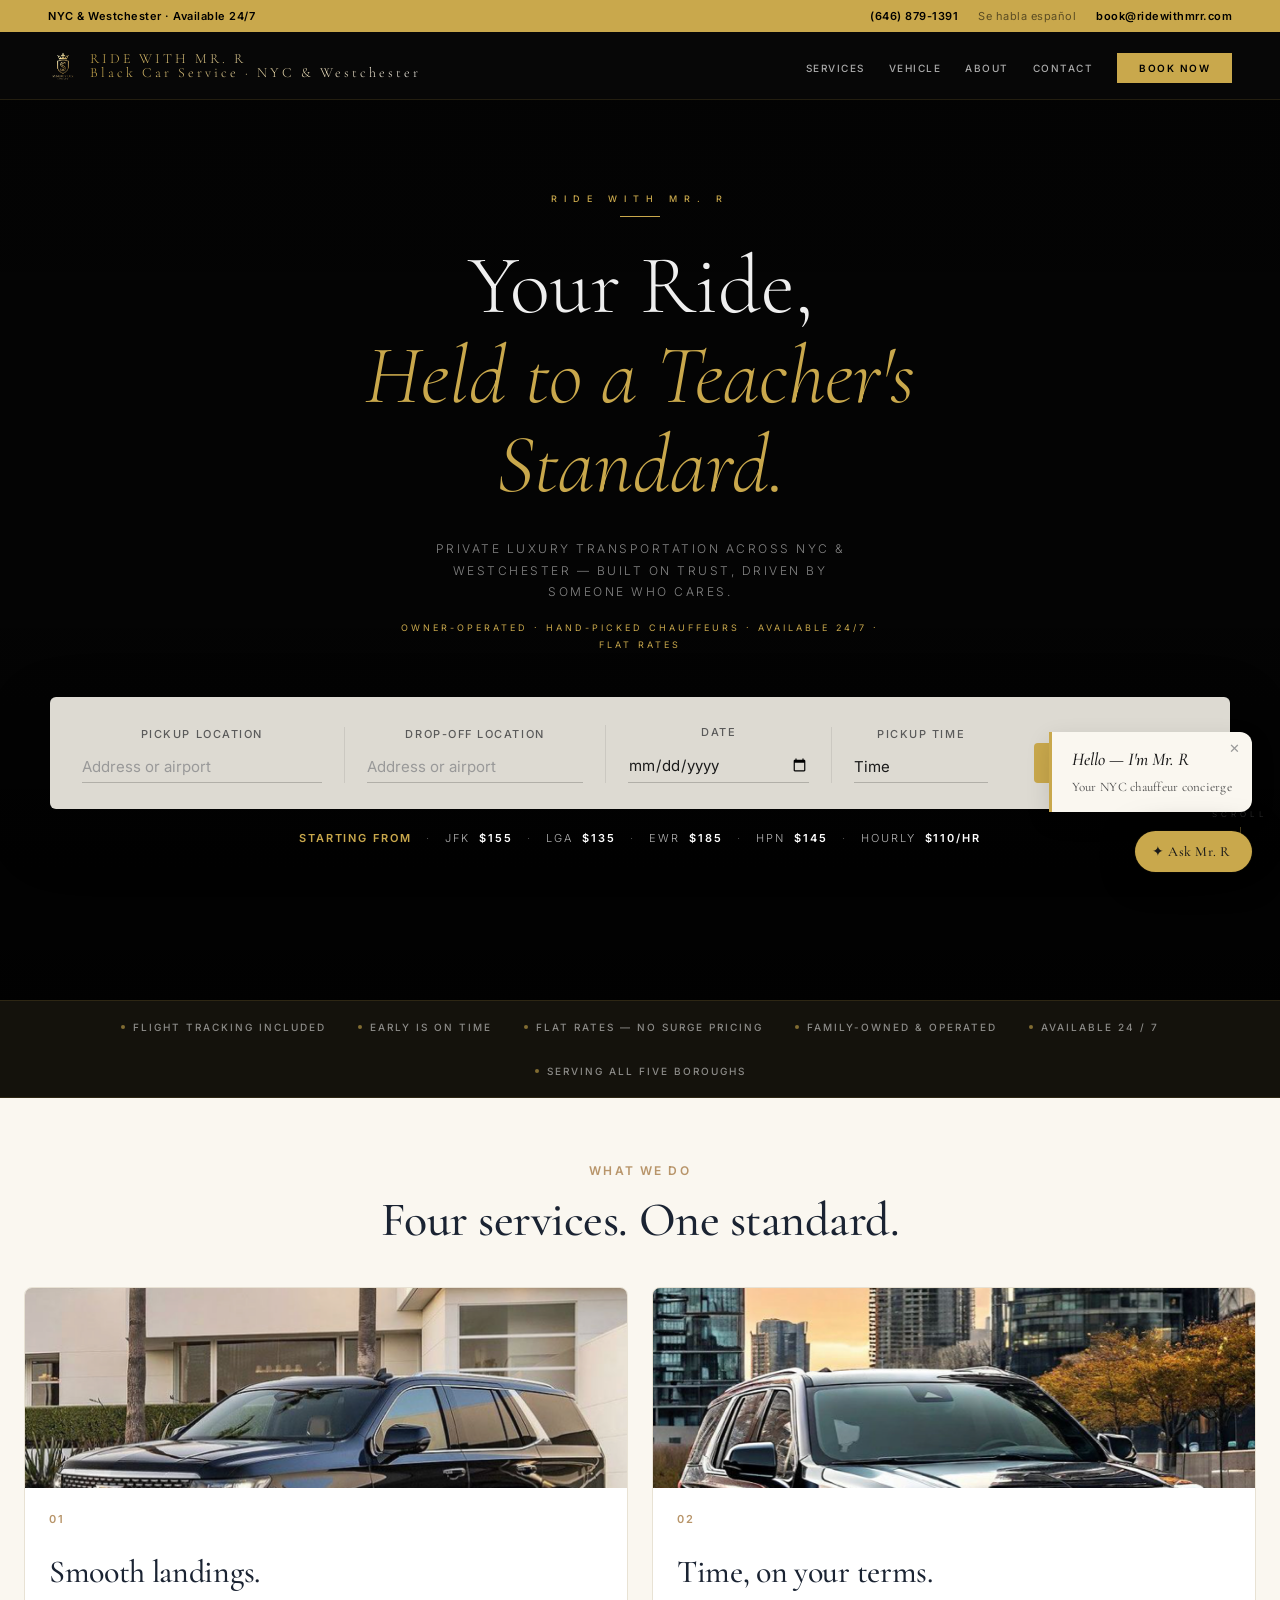
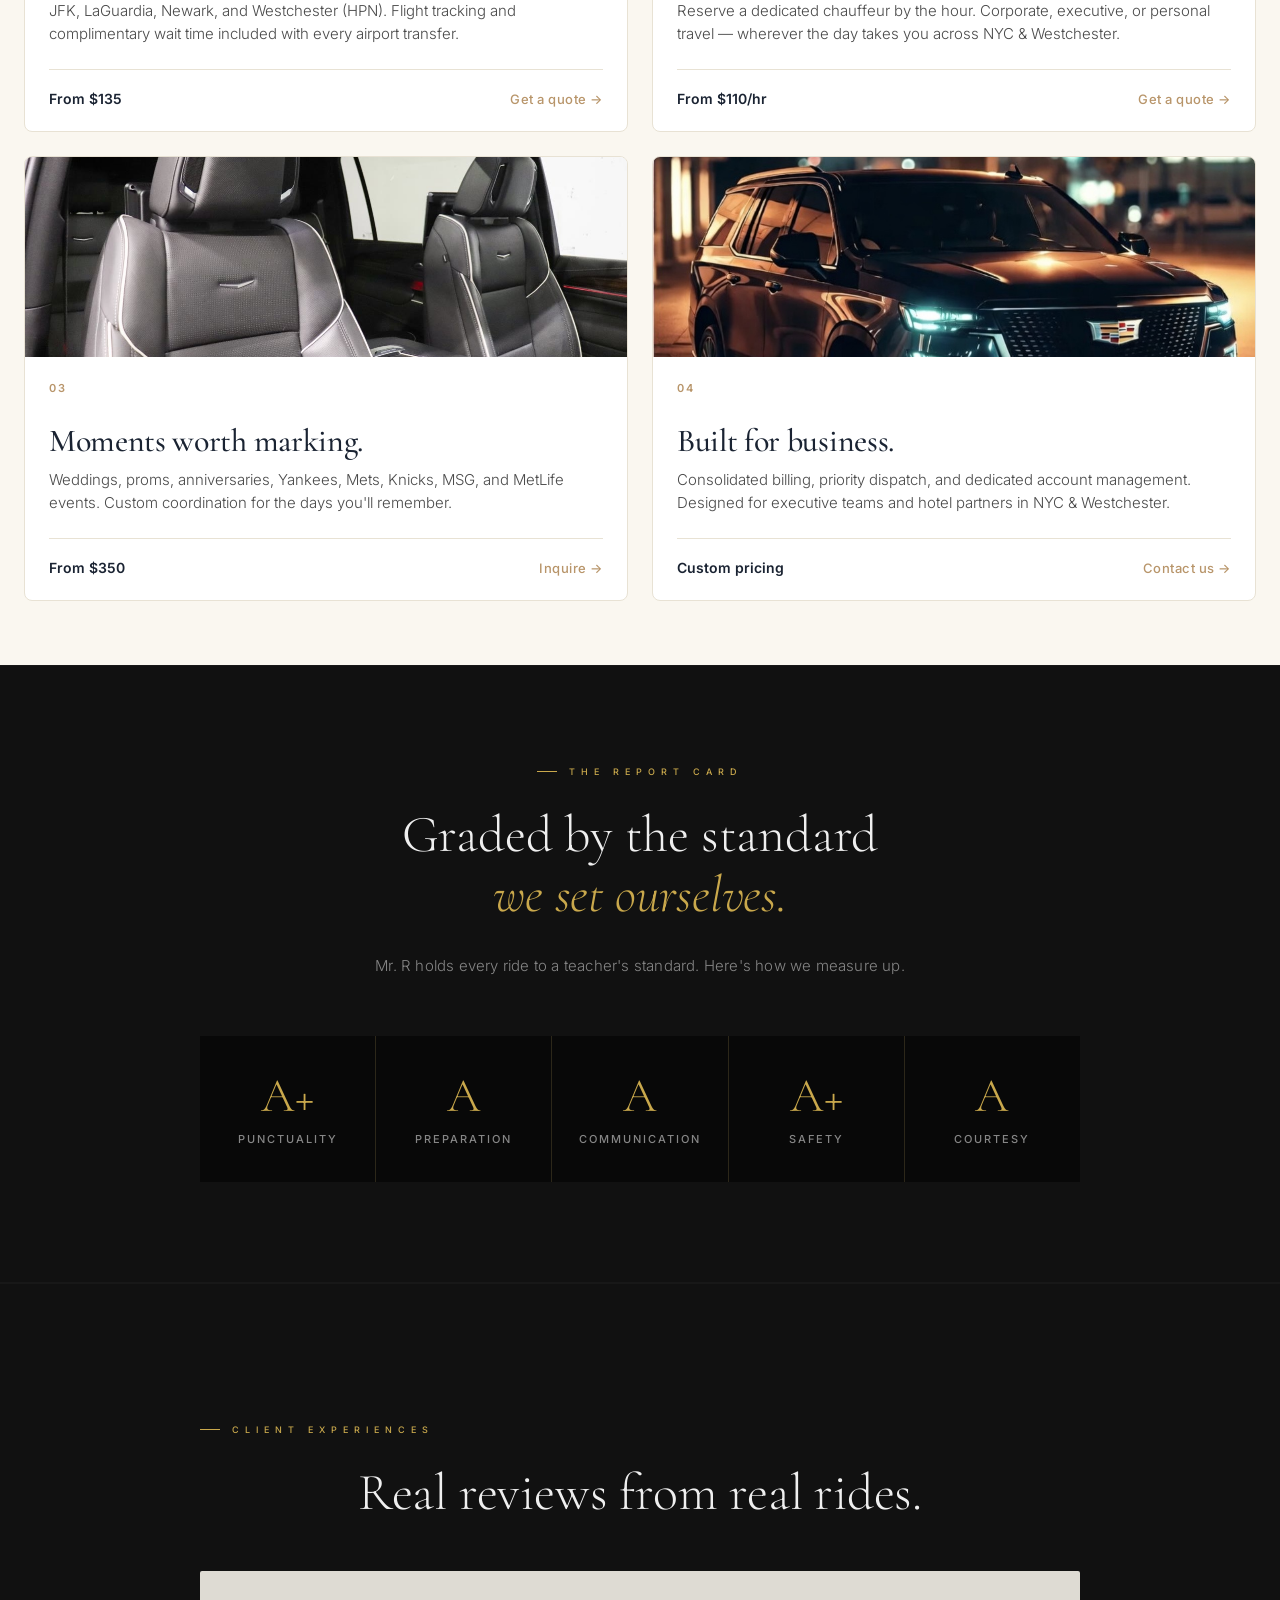
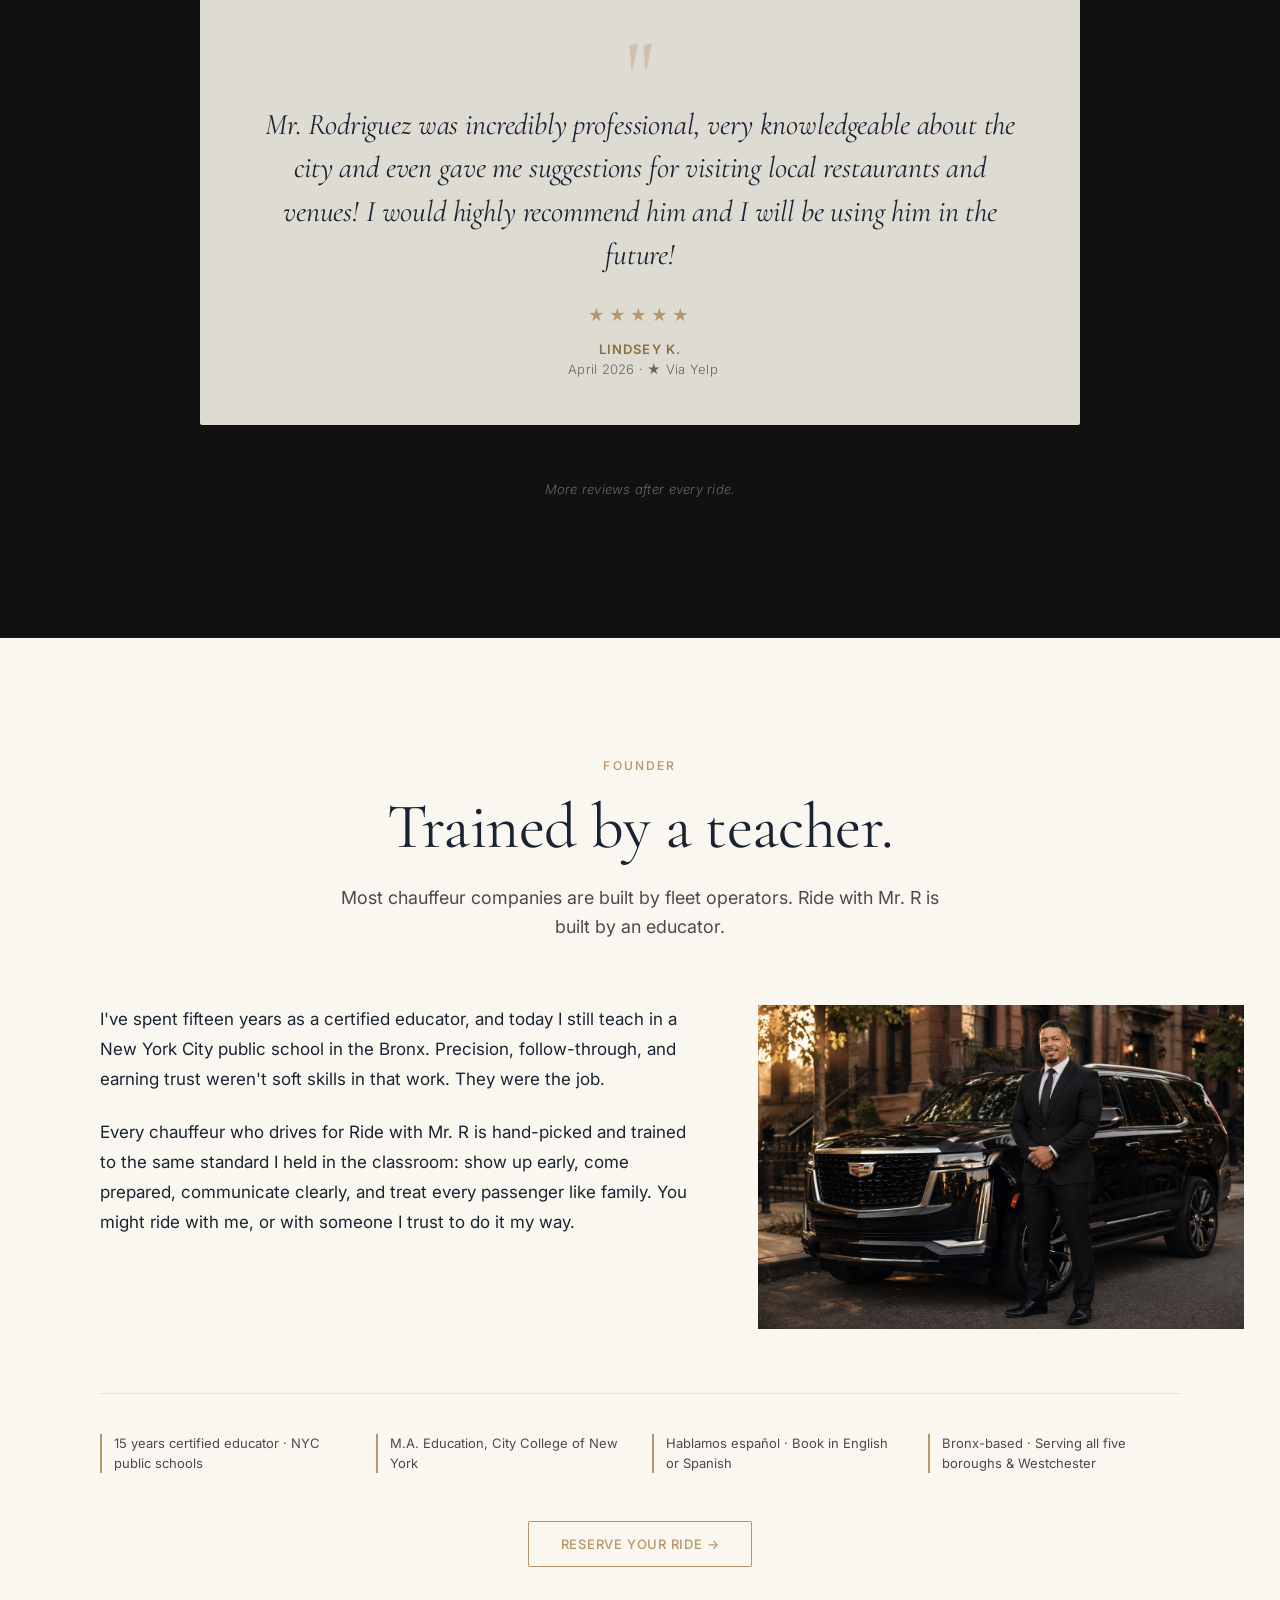
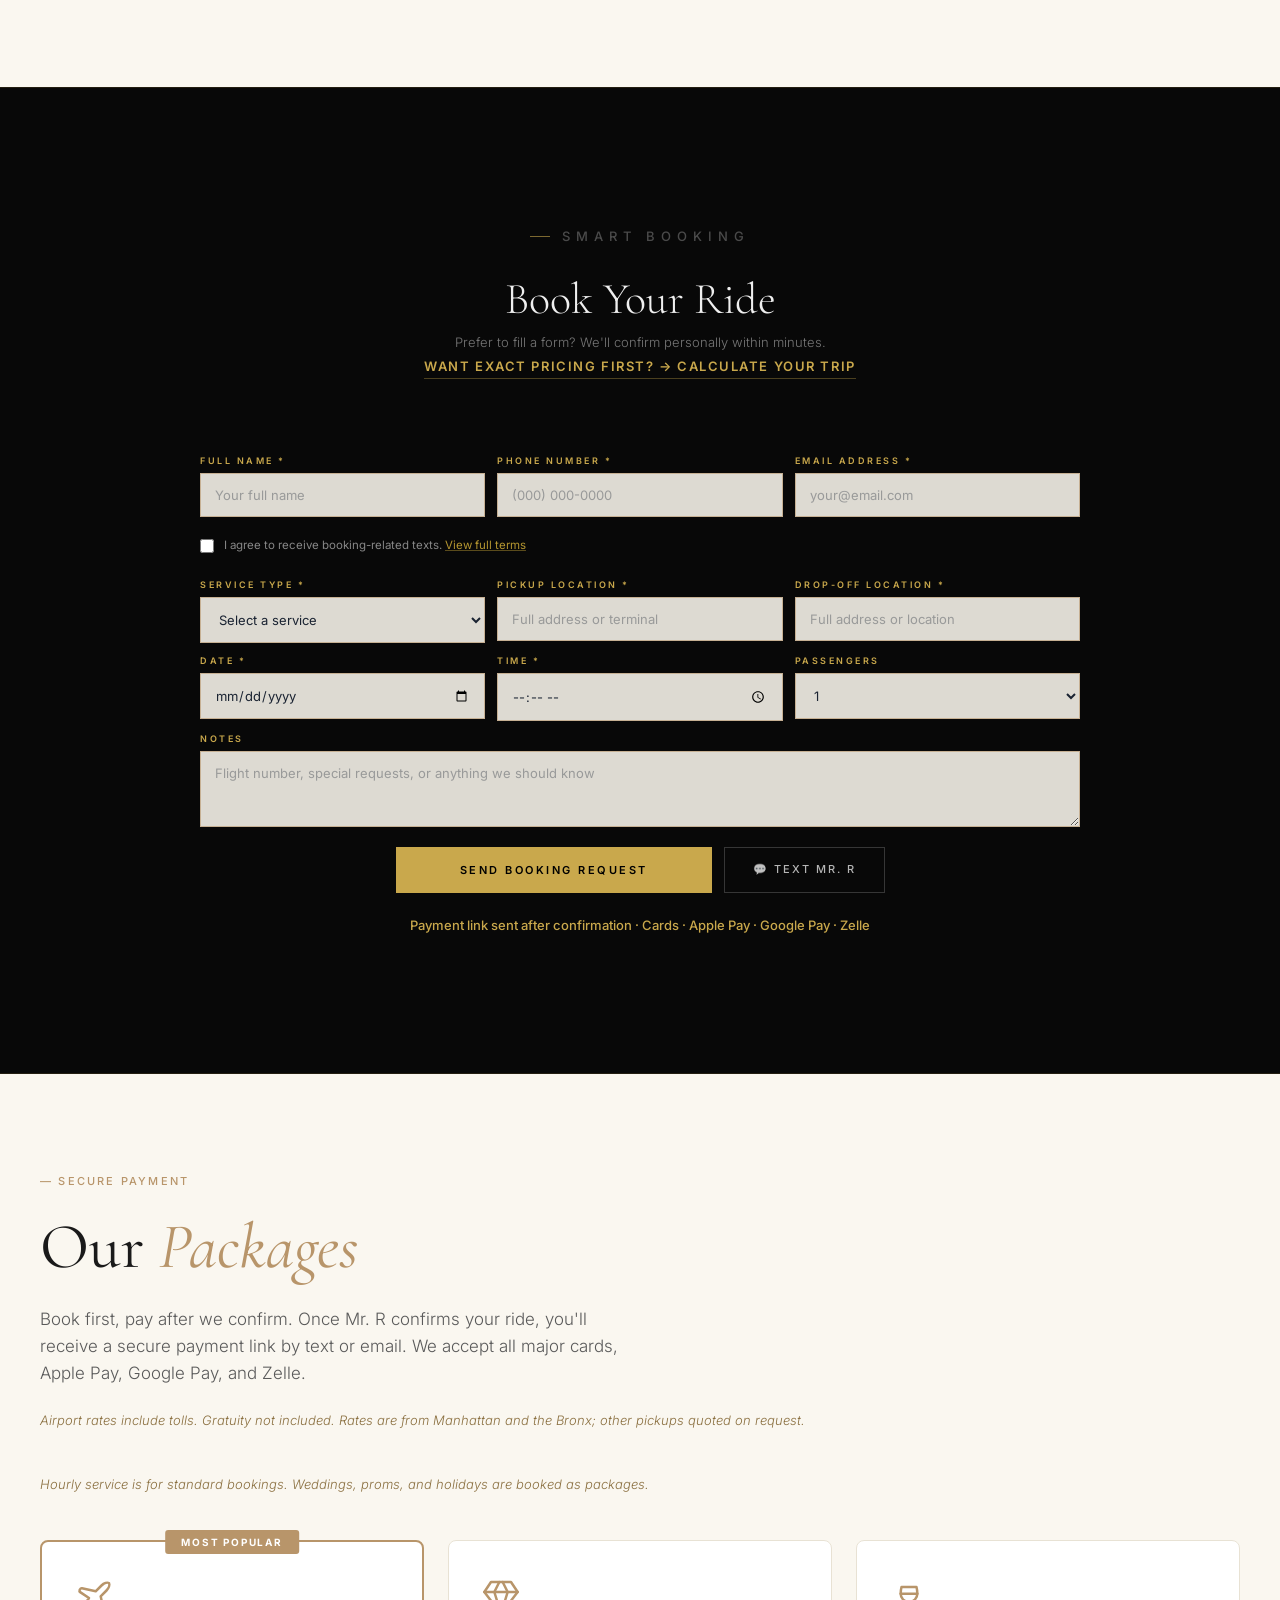
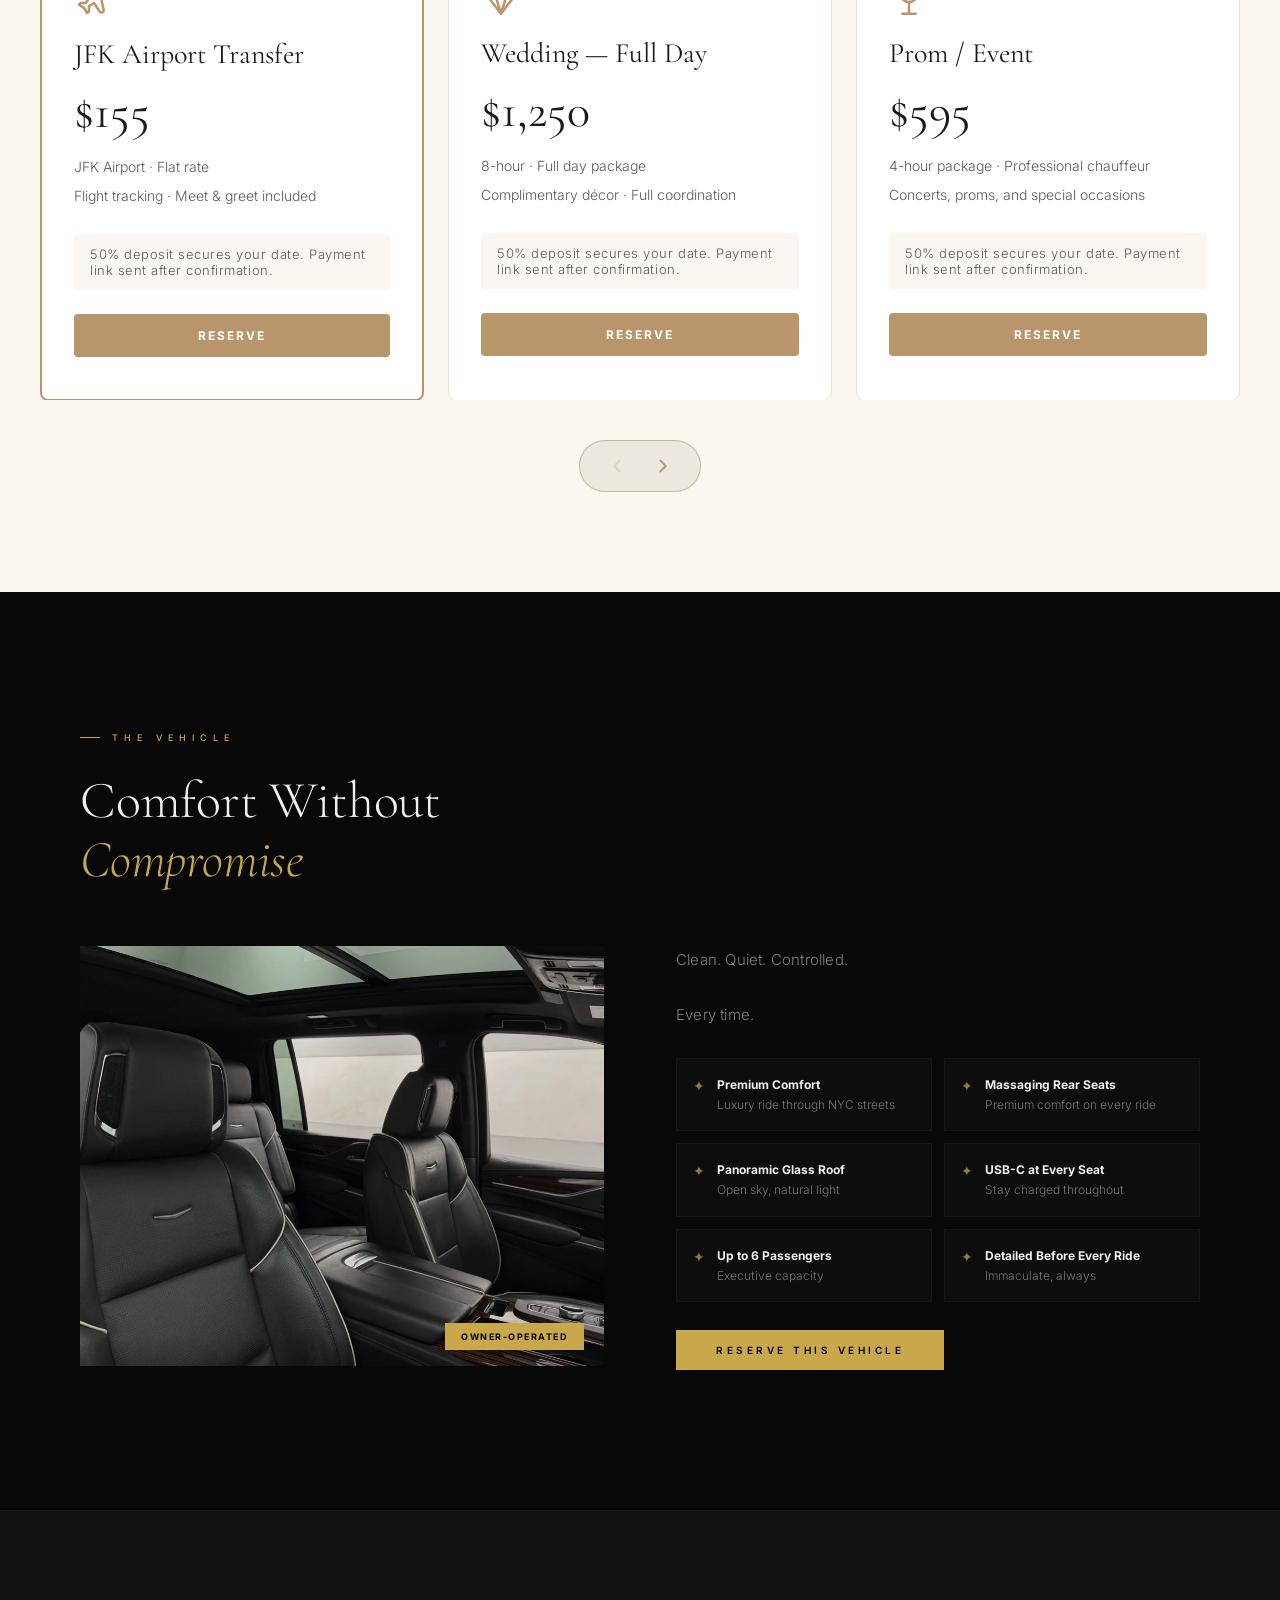
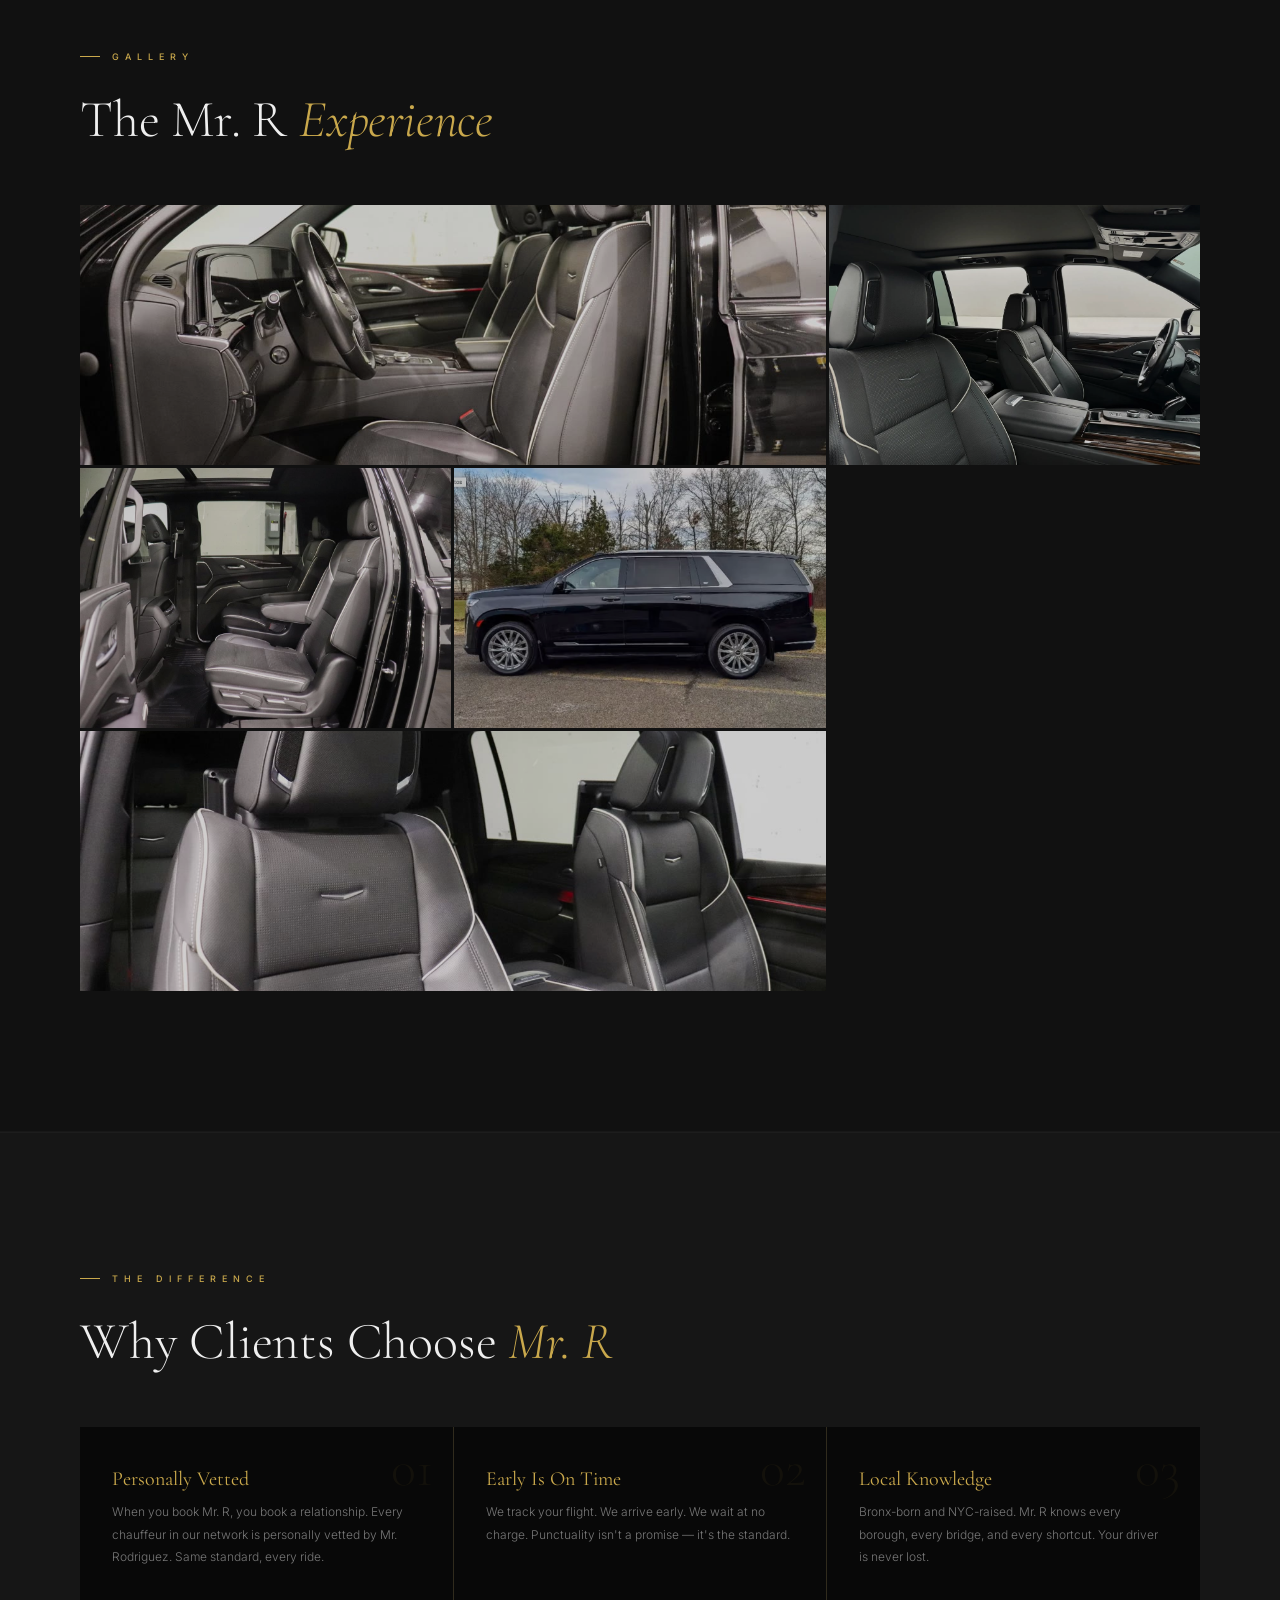
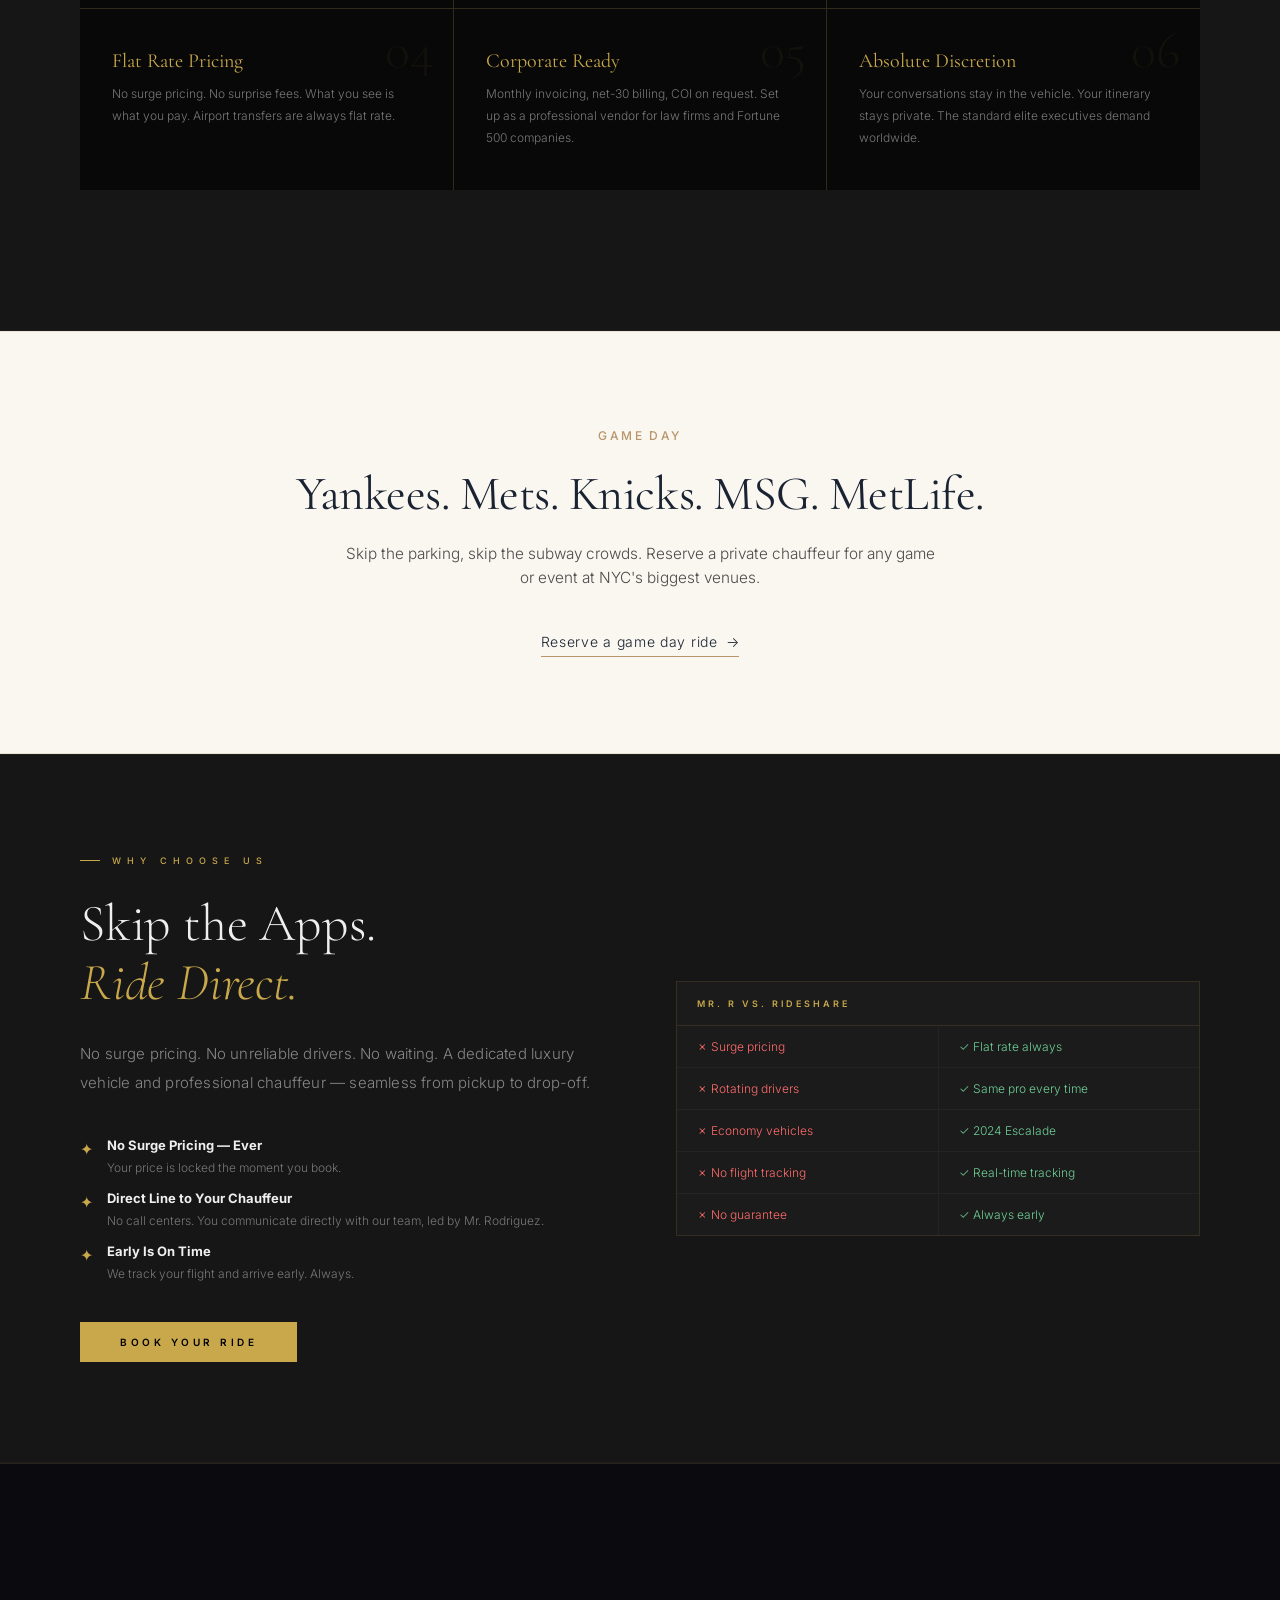
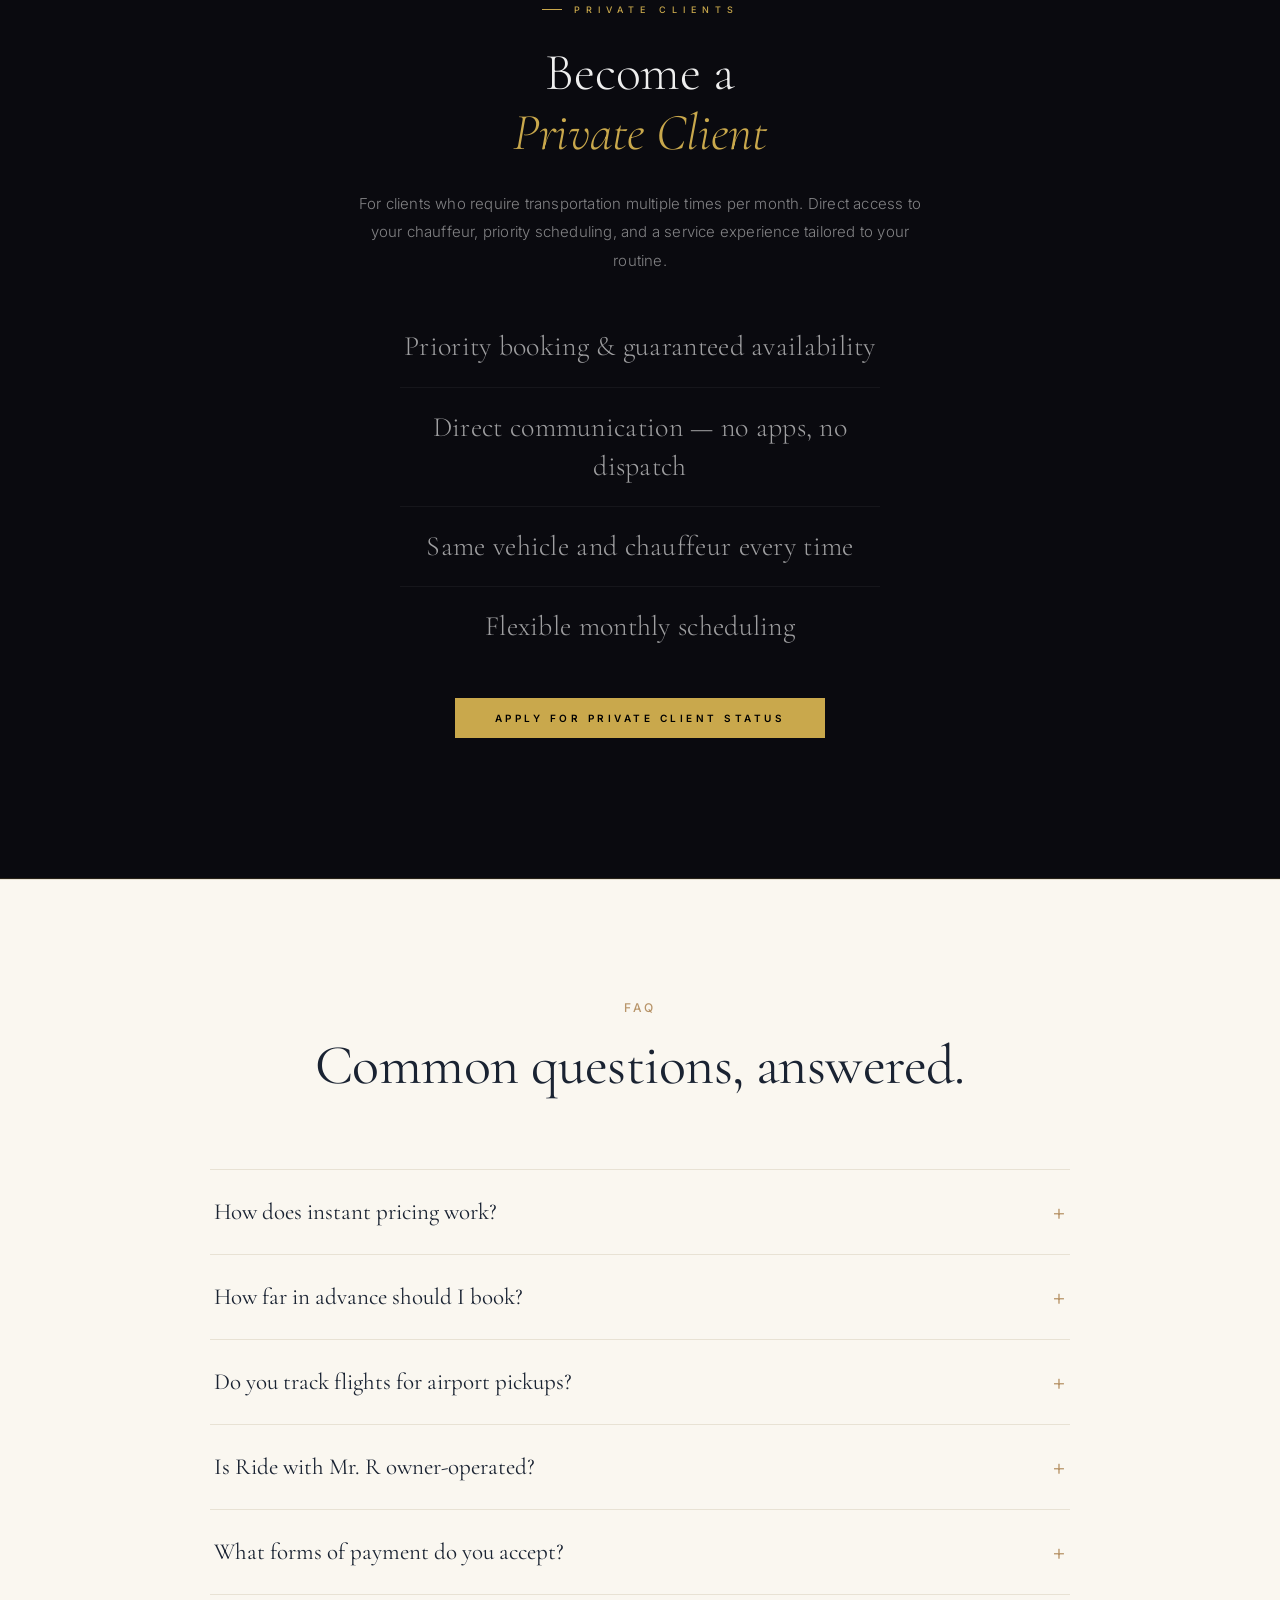
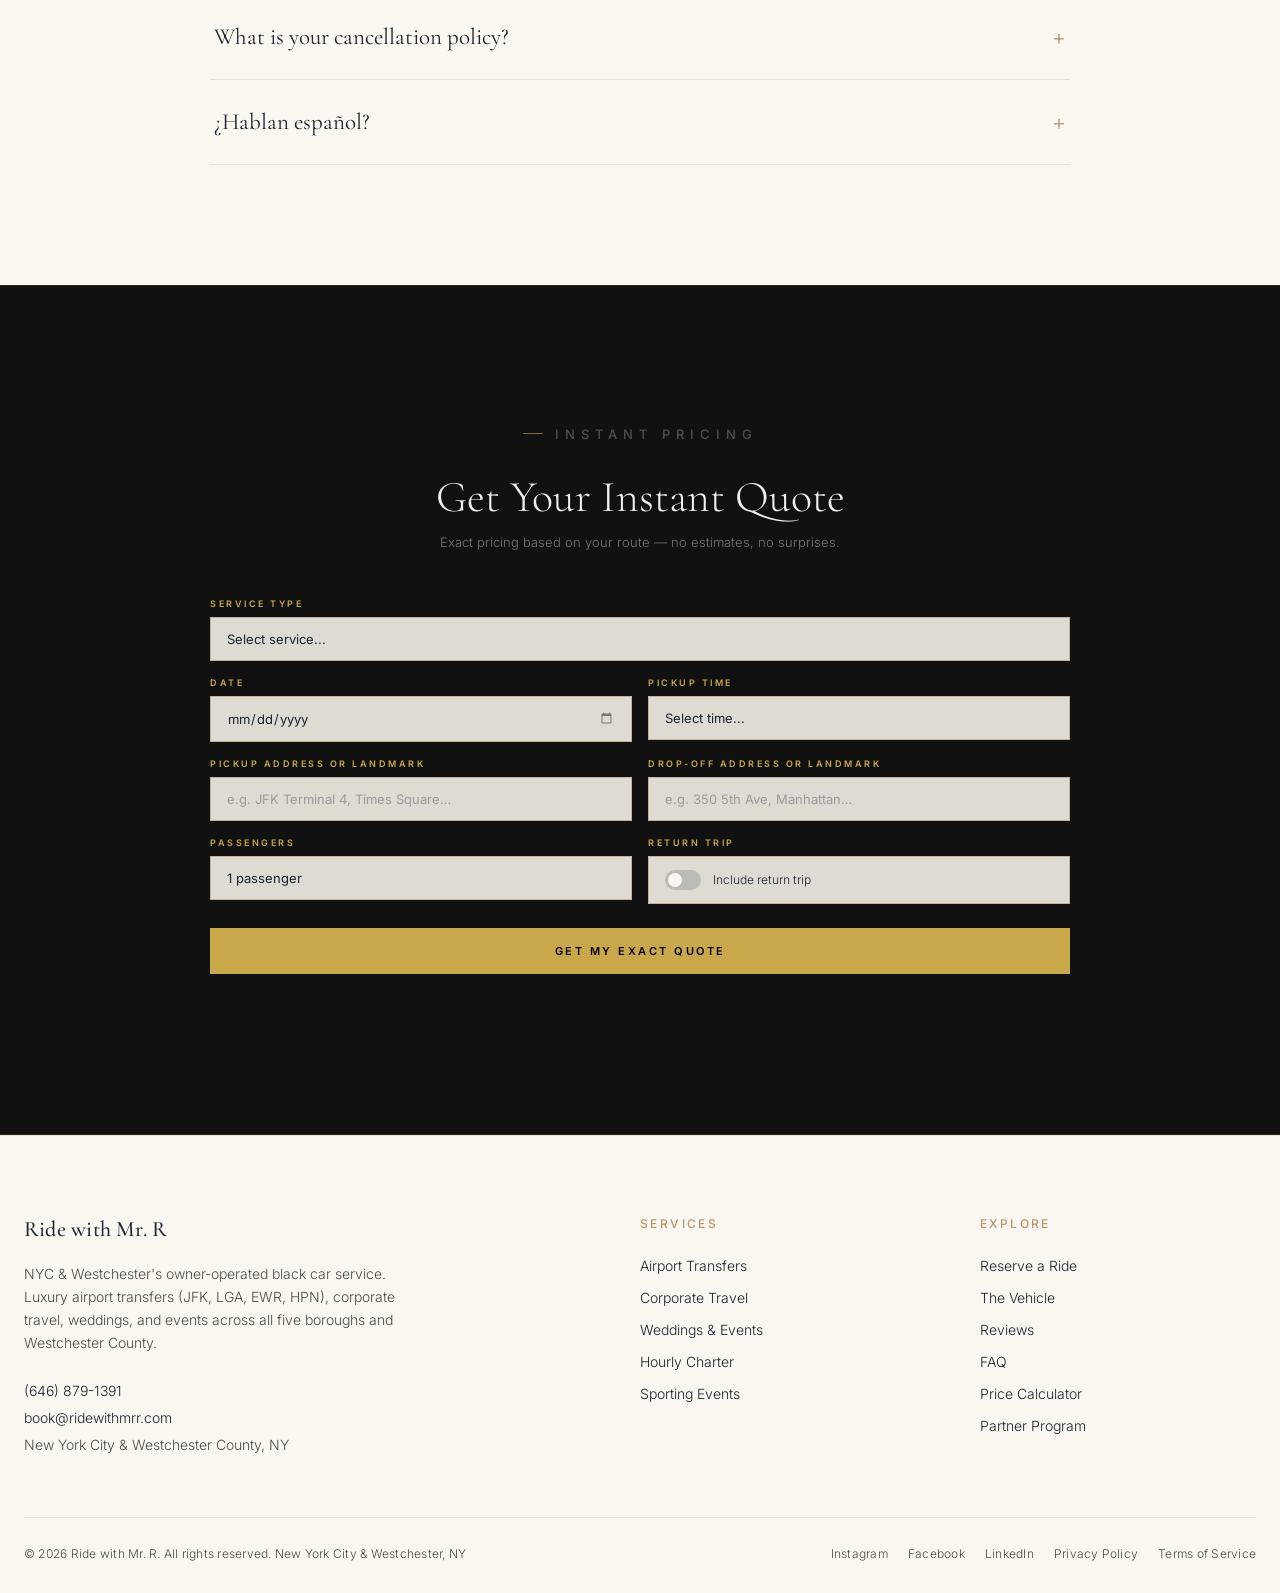
==== index.html @ 9a2c17bc "Initial deploy — Ride with Mr. R, Black Car Service NYC & Westchester Static marketing site for ride" ====
<!DOCTYPE html>
<html lang="en">
<head>
<!-- Google Analytics 4 — REPLACE MRR_GA4_ID_HERE -->
<script async src="https://www.googletagmanager.com/gtag/js?id=MRR_GA4_ID_HERE"></script>
<script>
  window.dataLayer = window.dataLayer || [];
  function gtag(){dataLayer.push(arguments);}
  gtag('js', new Date());
  gtag('config', 'MRR_GA4_ID_HERE');
</script>

<!-- Microsoft Clarity — REPLACE MRR_CLARITY_ID_HERE -->
<script type="text/javascript">
    (function(c,l,a,r,i,t,y){
        c[a]=c[a]||function(){(c[a].q=c[a].q||[]).push(arguments)};
        t=l.createElement(r);t.async=1;t.src="https://www.clarity.ms/tag/"+i;
        y=l.getElementsByTagName(r)[0];y.parentNode.insertBefore(t,y);
    })(window, document, "clarity", "script", "MRR_CLARITY_ID_HERE");
</script>

<meta charset="UTF-8">
<meta name="viewport" content="width=device-width, initial-scale=1.0">
<title>Ride with Mr. R | Black Car Service NYC &amp; Westchester</title>
<meta name="description" content="Premium black car service in New York City & Westchester County. Airport transfers (JFK, LGA, EWR, HPN), corporate travel, weddings & events. Early is on time. Flat rates. Call (646) 879-1391.">
<meta name="keywords" content="NYC black car service, New York City limo service, Westchester car service, JFK airport car, LaGuardia airport transfer, Newark airport limo, executive car service NYC, corporate car service Manhattan, wedding limo NYC, luxury transportation New York">
<meta name="robots" content="index, follow">
<meta name="author" content="Ride with Mr. R">
<link rel="canonical" href="https://www.ridewithmrr.com">
<meta property="og:title" content="Ride with Mr. R | Black Car Service NYC &amp; Westchester">
<meta property="og:description" content="Owner-operated luxury car service in NYC & Westchester. Airport transfers, corporate travel, weddings. Flat rates. Early is on time. (646) 879-1391">
<meta property="og:type" content="business.business">
<meta property="og:url" content="https://www.ridewithmrr.com">
<meta property="og:locale" content="en_US">
<script type="application/ld+json">
{
  "@context": "https://schema.org",
  "@graph": [
    {
      "@type": ["LocalBusiness", "TaxiService"],
      "@id": "https://www.ridewithmrr.com/#business",
      "name": "Ride with Mr. R",
      "alternateName": "Mr. R",
      "description": "Owner-operated luxury black car service in New York City and Westchester County. Airport transfers (JFK, LaGuardia, Newark, Westchester), corporate travel, weddings, and special events. Founded by Mr. Rodriguez — every chauffeur is hand-picked and trained to his standard.",
      "url": "https://www.ridewithmrr.com",
      "telephone": "+16468791391",
      "email": "book@ridewithmrr.com",
      "image": "https://www.ridewithmrr.com/wilmer-founder.jpg",
      "priceRange": "$$",
      "currenciesAccepted": "USD",
      "paymentAccepted": "Credit Card, Stripe, Zelle, Cash",
      "founder": { "@id": "https://www.ridewithmrr.com/#founder" },
      "employee": { "@id": "https://www.ridewithmrr.com/#founder" },
      "knowsLanguage": ["English", "Spanish"],
      "address": {
        "@type": "PostalAddress",
        "addressLocality": "Bronx",
        "addressRegion": "NY",
        "addressCountry": "US"
      },
      "geo": {
        "@type": "GeoCoordinates",
        "latitude": 40.8448,
        "longitude": -73.8648
      },
      "areaServed": [
        { "@type": "City", "name": "Manhattan", "containedInPlace": { "@type": "State", "name": "New York" } },
        { "@type": "City", "name": "Brooklyn", "containedInPlace": { "@type": "State", "name": "New York" } },
        { "@type": "City", "name": "Queens", "containedInPlace": { "@type": "State", "name": "New York" } },
        { "@type": "City", "name": "Bronx", "containedInPlace": { "@type": "State", "name": "New York" } },
        { "@type": "City", "name": "Staten Island", "containedInPlace": { "@type": "State", "name": "New York" } },
        { "@type": "AdministrativeArea", "name": "Westchester County", "containedInPlace": { "@type": "State", "name": "New York" } }
      ],
      "openingHoursSpecification": {
        "@type": "OpeningHoursSpecification",
        "dayOfWeek": ["Monday", "Tuesday", "Wednesday", "Thursday", "Friday", "Saturday", "Sunday"],
        "opens": "00:00",
        "closes": "23:59"
      },
      "sameAs": [],
      "hasOfferCatalog": {
        "@type": "OfferCatalog",
        "name": "Ride with Mr. R Services",
        "itemListElement": [
          {
            "@type": "Offer",
            "itemOffered": { "@type": "Service", "name": "JFK Airport Transfer" },
            "price": "155",
            "priceCurrency": "USD"
          },
          {
            "@type": "Offer",
            "itemOffered": { "@type": "Service", "name": "LaGuardia Airport Transfer" },
            "price": "135",
            "priceCurrency": "USD"
          },
          {
            "@type": "Offer",
            "itemOffered": { "@type": "Service", "name": "Newark Airport Transfer" },
            "price": "185",
            "priceCurrency": "USD"
          },
          {
            "@type": "Offer",
            "itemOffered": { "@type": "Service", "name": "Westchester (HPN) Airport Transfer" },
            "price": "145",
            "priceCurrency": "USD"
          },
          {
            "@type": "Offer",
            "itemOffered": { "@type": "Service", "name": "Hourly Chauffeur Service" },
            "price": "110",
            "priceCurrency": "USD",
            "description": "Per hour"
          },
          {
            "@type": "Offer",
            "itemOffered": { "@type": "Service", "name": "Wedding Transportation" },
            "price": "1250",
            "priceCurrency": "USD",
            "description": "Full day"
          },
          {
            "@type": "Offer",
            "itemOffered": { "@type": "Service", "name": "Night Out Service" },
            "price": "360",
            "priceCurrency": "USD"
          },
          {
            "@type": "Offer",
            "itemOffered": { "@type": "Service", "name": "Game Day Transfer" },
            "price": "350",
            "priceCurrency": "USD",
            "description": "Roundtrip"
          }
        ]
      }
    },
    {
      "@type": "Person",
      "@id": "https://www.ridewithmrr.com/#founder",
      "name": "Wilmer Rodriguez",
      "givenName": "Wilmer",
      "familyName": "Rodriguez",
      "jobTitle": "Founder & Chauffeur",
      "image": "https://www.ridewithmrr.com/wilmer-founder.jpg",
      "knowsLanguage": ["English", "Spanish"],
      "worksFor": { "@id": "https://www.ridewithmrr.com/#business" },
      "description": "Wilmer Rodriguez is the founder of Ride with Mr. R. A 15-year certified educator in New York City, Wilmer brings the discipline, precision, and care of professional teaching to every ride. Every chauffeur is hand-picked and trained to his standard."
    },
    {
      "@type": "FAQPage",
      "@id": "https://www.ridewithmrr.com/#faq",
      "mainEntity": [
        {
          "@type": "Question",
          "name": "How does instant pricing work?",
          "acceptedAnswer": {
            "@type": "Answer",
            "text": "Use our Price Calculator on the homepage — select your service, pickup area, and trip type to see your exact price immediately. No hidden fees. Prices are confirmed at booking and final payment is processed via Stripe or Zelle."
          }
        },
        {
          "@type": "Question",
          "name": "How far in advance should I book?",
          "acceptedAnswer": {
            "@type": "Answer",
            "text": "At least 24 hours for standard rides. For weddings, proms, and major events, book 2 to 4 weeks ahead. Same-day bookings are welcomed based on availability — call (646) 879-1391 directly."
          }
        },
        {
          "@type": "Question",
          "name": "Do you track flights for airport pickups?",
          "acceptedAnswer": {
            "@type": "Answer",
            "text": "Yes — we track every flight in real time. If your flight is delayed or arrives early, we adjust automatically. We provide 60 minutes free wait time on international arrivals and 30 minutes on domestic arrivals."
          }
        },
        {
          "@type": "Question",
          "name": "Is Ride with Mr. R owner-operated?",
          "acceptedAnswer": {
            "@type": "Answer",
            "text": "Yes — 100 percent. Ride with Mr. R is owner-operated by Mr. Rodriguez. Every chauffeur is hand-picked and trained to his standard. There are no dispatched strangers and no unknown drivers."
          }
        },
        {
          "@type": "Question",
          "name": "What forms of payment do you accept?",
          "acceptedAnswer": {
            "@type": "Answer",
            "text": "Once Mr. R confirms your ride, you receive a secure payment link by text or email. We accept all major cards, Apple Pay, Google Pay, and Zelle. A 50 percent deposit secures your date for weddings, proms, and holiday bookings."
          }
        },
        {
          "@type": "Question",
          "name": "What is your cancellation policy?",
          "acceptedAnswer": {
            "@type": "Answer",
            "text": "Standard bookings require 48 hours notice for a full refund. Wedding and prom packages require 7 days notice. Same-day cancellations are not refundable but may be applied as credit toward a future booking at our discretion."
          }
        },
        {
          "@type": "Question",
          "name": "¿Hablan español?",
          "acceptedAnswer": {
            "@type": "Answer",
            "text": "Sí. Puede llamar, escribir o reservar su viaje en español. Mr. R es bilingüe."
          }
        }
      ]
    },
    {
      "@type": "BreadcrumbList",
      "@id": "https://www.ridewithmrr.com/#breadcrumbs",
      "itemListElement": [
        {
          "@type": "ListItem",
          "position": 1,
          "name": "Ride with Mr. R",
          "item": "https://www.ridewithmrr.com"
        }
      ]
    }
  ]
}
</script>
<link rel="preconnect" href="https://fonts.googleapis.com">
<link rel="preconnect" href="https://fonts.gstatic.com" crossorigin>
<link href="https://fonts.googleapis.com/css2?family=Cormorant+Garamond:ital,wght@0,300;0,400;0,600;1,300;1,400&family=Inter:wght@200;300;400;500;600&display=swap" rel="stylesheet">
<style>
/* ── RESET ── */
*,*::before,*::after{box-sizing:border-box;margin:0;padding:0;}
:root{
  --gold:#C9A84C;
  --gold2:#DEB96A;
  --black:#080808;
  --ink:#0A0A0A;
  --card:#111111;
  --card2:#161616;
  --white:#EFEFEF;
  --muted:#777777;
  --border:rgba(201,168,76,0.14);
  /* ── Cream editorial palette (used by grafted sections) ── */
  --lux-ink:#1A2332;
  --lux-ink-muted:#4A4A4A;
  --lux-cream:#FAF7F0;
  --lux-rule:#E8E2D4;
  --lux-gold:#B8956A;
}
html{scroll-behavior:smooth;font-size:16px;}
body{background:var(--black);color:var(--white);font-family:'Inter',Helvetica,sans-serif;font-weight:300;-webkit-font-smoothing:antialiased;overflow-x:hidden;}
::selection{background:rgba(201,168,76,0.2);color:var(--white);}
::-webkit-scrollbar{width:3px;}
::-webkit-scrollbar-track{background:var(--black);}
::-webkit-scrollbar-thumb{background:rgba(201,168,76,0.2);}

/* ── REVEAL ANIMATIONS ── */
.reveal{opacity:0;transform:translateY(16px);transition:opacity 1.4s cubic-bezier(0.16,1,0.3,1),transform 1.4s cubic-bezier(0.16,1,0.3,1);}
.reveal.d1{transition-delay:0.15s;}
.reveal.d2{transition-delay:0.3s;}
.reveal.d3{transition-delay:0.45s;}
.reveal.d4{transition-delay:0.6s;}
.reveal.visible{opacity:1;transform:translateY(0);}

/* ── TOP BAR ── */
.topbar{background:var(--gold);padding:9px 48px;display:flex;justify-content:space-between;align-items:center;font-size:11px;font-weight:600;color:#000;flex-wrap:wrap;gap:8px;letter-spacing:0.5px;}
.topbar a{color:#000;text-decoration:none;transition:opacity 0.2s;}
.topbar a:hover{opacity:0.65;}

/* ── NAV ── */
nav{background:rgba(8,8,8,0.97);padding:0 48px;display:flex;justify-content:space-between;align-items:center;height:68px;position:sticky;top:0;z-index:999;border-bottom:1px solid var(--border);backdrop-filter:blur(8px);}
.nav-logo{display:flex;align-items:center;gap:12px;text-decoration:none;}
.nav-logo img{height:44px;}
.nav-logo-text{font-family:'Cormorant Garamond',serif;font-size:17px;font-weight:600;color:var(--gold);letter-spacing:2px;line-height:1;}
.nav-logo-text span{color:var(--white);font-weight:300;font-size:14px;display:block;letter-spacing:3px;}
.nav-links{display:flex;gap:24px;list-style:none;align-items:center;}
.nav-links a{color:rgba(239,239,239,0.7);text-decoration:none;font-size:10px;font-weight:500;letter-spacing:1.5px;text-transform:uppercase;transition:color 0.2s;}
.nav-links a:hover{color:var(--gold);}
.nav-book{background:var(--gold);color:#000 !important;padding:9px 22px;font-weight:600 !important;transition:background 0.2s !important;}
.nav-book:hover{background:var(--gold2) !important;}
.nav-fifa{color:var(--gold) !important;font-weight:700 !important;letter-spacing:2px !important;border:1px solid rgba(201,168,76,0.35);padding:7px 14px;transition:background 0.2s,border-color 0.2s !important;}
.nav-fifa:hover{background:rgba(201,168,76,0.08) !important;border-color:var(--gold) !important;color:var(--gold) !important;}
.hamburger{display:none;flex-direction:column;gap:5px;cursor:pointer;background:none;border:none;padding:4px;}
.hamburger span{width:22px;height:1.5px;background:var(--white);display:block;transition:all 0.3s;}

/* ── HERO ── */
.hero{min-height:100vh;position:relative;overflow:hidden;display:flex;flex-direction:column;justify-content:center;align-items:center;text-align:center;padding:0 40px;}
.hero-video{position:absolute;inset:0;width:100%;height:100%;object-fit:cover;z-index:0;}
.hero-overlay{position:absolute;inset:0;background:linear-gradient(to bottom,rgba(0,0,0,0.6) 0%,rgba(0,0,0,0.5) 50%,rgba(0,0,0,0.85) 100%);z-index:1;}
.hero>*:not(.hero-video):not(.hero-overlay){position:relative;z-index:2;}
.hero-eyebrow{font-size:9px;font-weight:500;letter-spacing:7px;text-transform:uppercase;color:var(--gold);margin-bottom:36px;opacity:0;animation:fadeUp 1.1s ease 0.4s forwards;}
.hero h1{font-family:'Cormorant Garamond',serif;font-size:clamp(42px,6.5vw,88px);font-weight:300;line-height:1.08;margin-bottom:32px;max-width:720px;opacity:0;animation:fadeUp 1.3s cubic-bezier(0.16,1,0.3,1) 0.65s forwards;}
.hero h1 em{font-style:italic;color:var(--gold);}
.hero-sub{font-size:12px;color:rgba(239,239,239,0.55);max-width:440px;line-height:1.8;margin-bottom:16px;font-weight:300;letter-spacing:2.5px;text-transform:uppercase;opacity:0;animation:fadeUp 1.2s ease 0.95s forwards;}
.hero-third{font-size:14px;color:rgba(239,239,239,0.42);max-width:480px;line-height:1.7;margin-bottom:52px;font-weight:300;letter-spacing:0.3px;font-style:italic;font-family:'Cormorant Garamond',serif;}
.hero-btns{display:flex;gap:14px;flex-wrap:wrap;justify-content:center;opacity:0;animation:fadeUp 1.1s ease 1.5s forwards;}
.btn-gold{background:var(--gold);color:#000;padding:14px 40px;font-size:10px;font-weight:600;letter-spacing:3.5px;text-transform:uppercase;text-decoration:none;transition:background 0.45s ease,box-shadow 0.45s ease;display:inline-block;}
.btn-gold:hover{background:var(--gold2);box-shadow:0 0 36px rgba(201,168,76,0.18);}
.btn-outline{border:1px solid rgba(239,239,239,0.2);color:rgba(239,239,239,0.75);padding:14px 40px;font-size:10px;font-weight:400;letter-spacing:3.5px;text-transform:uppercase;text-decoration:none;transition:border-color 0.45s ease,color 0.45s ease,box-shadow 0.45s ease;display:inline-block;}
.btn-outline:hover{border-color:rgba(201,168,76,0.4);color:var(--gold);box-shadow:0 0 28px rgba(201,168,76,0.07);}
.hero-scroll{position:absolute;bottom:36px;left:50%;transform:translateX(-50%);z-index:2;display:flex;flex-direction:column;align-items:center;gap:8px;opacity:0;animation:fadeUp 1s ease 2s forwards;}
.hero-scroll span{font-size:8px;letter-spacing:4px;text-transform:uppercase;color:rgba(255,255,255,0.2);}
.scroll-line{width:1px;height:44px;background:linear-gradient(to bottom,rgba(201,168,76,0.45),transparent);animation:scrollPulse 2.5s ease-in-out infinite;}
@keyframes fadeUp{from{opacity:0;transform:translateY(20px);}to{opacity:1;transform:translateY(0);}}
@keyframes scrollPulse{0%,100%{opacity:0.35;}50%{opacity:1;}}

/* ── TRUST BAR ── */
.trust-bar{background:rgba(201,168,76,0.06);border-top:1px solid var(--border);border-bottom:1px solid var(--border);padding:20px 48px;display:flex;justify-content:center;align-items:center;flex-wrap:wrap;gap:32px;}
.trust-item{font-size:10px;font-weight:500;letter-spacing:2px;text-transform:uppercase;color:rgba(239,239,239,0.55);display:flex;align-items:center;gap:8px;}
.trust-item::before{content:'';width:4px;height:4px;border-radius:50%;background:var(--gold);opacity:0.6;flex-shrink:0;}

/* ── SHARED SECTION STYLES ── */
.sec{padding:140px 80px;}
.sec-dark{background:var(--card);border-top:1px solid rgba(255,255,255,0.03);border-bottom:1px solid rgba(255,255,255,0.03);}
.sec-alt{background:var(--card2);border-top:1px solid rgba(255,255,255,0.03);border-bottom:1px solid rgba(255,255,255,0.03);}
.eyebrow{font-size:9px;font-weight:500;letter-spacing:6px;text-transform:uppercase;color:var(--gold);margin-bottom:28px;display:flex;align-items:center;gap:12px;opacity:0.6;}
.eyebrow::before{content:'';width:20px;height:1px;background:var(--gold);flex-shrink:0;}
.sec-h2{font-family:'Cormorant Garamond',serif;font-size:clamp(30px,4.5vw,52px);font-weight:300;line-height:1.14;margin-bottom:28px;letter-spacing:-0.2px;}
.sec-h2 em{font-style:italic;color:var(--gold);}
.sec-h2 strong{font-weight:600;color:var(--gold);}
.sec-body{font-size:15px;font-weight:300;line-height:1.9;color:rgba(239,239,239,0.52);letter-spacing:0.2px;max-width:580px;}
.sec-body p+p{margin-top:1.8em;}
.sec-rule{width:1px;height:80px;background:linear-gradient(to bottom,transparent,rgba(201,168,76,0.2),transparent);margin:0 auto;}

/* ── SECTION 2 — VALUE ── */
#value{text-align:center;padding:160px 28px;border-top:1px solid rgba(255,255,255,0.03);border-bottom:1px solid rgba(255,255,255,0.03);}
#value .sec-inner{max-width:580px;margin:0 auto;}
#value .statement{font-family:'Cormorant Garamond',serif;font-size:clamp(22px,3.5vw,34px);font-weight:300;line-height:1.7;color:rgba(239,239,239,0.75);letter-spacing:0.2px;}

/* ── FIFA BANNER ── */
.fifa-banner{background:#0A0A0A;border-top:2px solid var(--gold);border-bottom:2px solid var(--gold);padding:18px 48px;display:flex;align-items:center;justify-content:center;gap:24px;flex-wrap:wrap;text-align:center;}
.fifa-banner .fifa-text{font-family:'Cormorant Garamond',serif;font-size:16px;color:var(--white);letter-spacing:0.5px;line-height:1.5;}
.fifa-banner .fifa-text strong{color:var(--gold);font-size:17px;letter-spacing:1px;}
.fifa-banner .fifa-sub{color:#DEB96A;}
.fifa-btn{background:var(--gold);color:#000;padding:11px 26px;font-size:10px;font-weight:700;letter-spacing:2px;text-transform:uppercase;text-decoration:none;white-space:nowrap;transition:background 0.3s;flex-shrink:0;}
.fifa-btn:hover{background:var(--gold2);}

/* ── SECTION 3 — SERVICES ── */
#services{border-top:1px solid rgba(255,255,255,0.04);}
.services-intro{max-width:560px;margin-bottom:72px;}
.services-cols{display:grid;grid-template-columns:repeat(2,1fr);gap:1px;background:var(--border);}
.svc-col{background:var(--black);padding:48px 40px;border:1px solid rgba(255,255,255,0.03);position:relative;overflow:hidden;transition:background 0.4s ease;}
.svc-col::after{content:'';position:absolute;bottom:0;left:0;width:0;height:1px;background:var(--gold);transition:width 0.5s ease;}
.svc-col:hover{background:rgba(201,168,76,0.025);}
.svc-col:hover::after{width:100%;}
.svc-num{font-family:'Cormorant Garamond',serif;font-size:52px;font-weight:300;color:rgba(201,168,76,0.07);line-height:1;margin-bottom:28px;}
.svc-col h3{font-family:'Cormorant Garamond',serif;font-size:26px;font-weight:400;margin-bottom:16px;color:var(--white);}
.svc-col p{font-size:13px;color:var(--muted);line-height:1.85;font-weight:300;margin-bottom:28px;}
.svc-price{font-size:10px;font-weight:500;color:var(--gold);letter-spacing:2px;text-transform:uppercase;margin-bottom:20px;display:block;}
.svc-btns{display:flex;flex-direction:column;gap:8px;}
.btn-svc-pay{background:var(--gold);color:#000;padding:11px 16px;font-size:10px;font-weight:600;letter-spacing:1.5px;text-transform:uppercase;text-decoration:none;text-align:center;transition:background 0.3s;display:block;}
.btn-svc-pay:hover{background:var(--gold2);}
.btn-svc-dep{background:transparent;border:1px solid var(--border);color:var(--gold);padding:10px 16px;font-size:10px;font-weight:500;letter-spacing:1.5px;text-transform:uppercase;text-decoration:none;text-align:center;transition:all 0.3s;display:block;}
.btn-svc-dep:hover{background:rgba(201,168,76,0.08);}

/* ── ALL SERVICES GRID ── */
.services-grid-full{display:grid;grid-template-columns:repeat(4,1fr);gap:1px;background:var(--border);margin-top:1px;}
.svc-card{background:var(--black);padding:32px 28px;position:relative;overflow:hidden;transition:background 0.4s;}
.svc-card::after{content:'';position:absolute;bottom:0;left:0;width:0;height:1px;background:var(--gold);transition:width 0.5s;}
.svc-card:hover{background:rgba(201,168,76,0.025);}
.svc-card:hover::after{width:100%;}
.svc-icon{font-size:22px;margin-bottom:16px;display:block;color:rgba(201,168,76,0.5);}
.svc-card h3{font-family:'Cormorant Garamond',serif;font-size:20px;font-weight:400;margin-bottom:10px;color:var(--white);}
.svc-card p{font-size:12px;color:var(--muted);line-height:1.8;margin-bottom:16px;font-weight:300;}

/* ── SECTION 4 — EXPERIENCE BRIDGE ── */
#exp-bridge{background:var(--card);border-top:1px solid rgba(255,255,255,0.03);border-bottom:1px solid rgba(255,255,255,0.03);padding:160px 28px;text-align:center;}
#exp-bridge .bridge-inner{max-width:540px;margin:0 auto;}
#exp-bridge .sec-h2{font-size:clamp(34px,4.5vw,56px);margin-bottom:32px;}
.btn-text-link{display:inline-flex;align-items:center;gap:10px;text-decoration:none;color:var(--gold);font-size:10px;font-weight:500;letter-spacing:3px;text-transform:uppercase;transition:gap 0.45s ease,opacity 0.35s;opacity:0.7;margin-top:40px;}
.btn-text-link:hover{gap:18px;opacity:1;}
.btn-text-link::after{content:'→';font-size:14px;}

/* ── SECTION 5 — WHO WE SERVE ── */
#who{text-align:center;padding:140px 28px;}
#who .sec-inner{max-width:500px;margin:0 auto;}
#who .sec-h2{margin-bottom:60px;}
.serve-list{display:flex;flex-direction:column;gap:0;}
.serve-line{font-family:'Cormorant Garamond',serif;font-size:clamp(20px,3vw,28px);font-weight:300;color:rgba(239,239,239,0.65);padding:20px 0;border-bottom:1px solid rgba(255,255,255,0.05);line-height:1.4;letter-spacing:0.3px;transition:color 0.4s ease;}
.serve-line:last-child{border-bottom:none;}
.serve-line:hover{color:rgba(239,239,239,0.9);}

/* ── PRICE CALCULATOR ── */
.calc-section{background:var(--card);border-top:1px solid var(--border);border-bottom:1px solid var(--border);}
.calc-inner{max-width:860px;margin:0 auto;}
.calc-header{text-align:center;margin-bottom:48px;}
.calc-header h2{font-family:'Cormorant Garamond',serif;font-size:clamp(28px,4vw,44px);font-weight:300;margin-bottom:10px;}
.calc-header p{color:var(--muted);font-size:13px;}
.calc-row{display:grid;grid-template-columns:1fr 1fr;gap:16px;margin-bottom:16px;}
.calc-row-full{grid-template-columns:1fr;}
.calc-row-3col{grid-template-columns:1fr 1fr 1fr;}
.calc-field{display:flex;flex-direction:column;gap:8px;}
.calc-field label{font-size:9px;font-weight:600;letter-spacing:2.5px;text-transform:uppercase;color:var(--gold);}
.calc-field input,.calc-field select{background:rgba(255,255,255,0.03);border:1px solid var(--border);color:var(--white);padding:13px 16px;font-family:'Inter',sans-serif;font-size:13px;outline:none;transition:border-color 0.2s;width:100%;-webkit-appearance:none;appearance:none;}
.calc-field input[type=date]{color-scheme:dark;}
.calc-field input[type=date]::-webkit-calendar-picker-indicator{filter:invert(0.7) sepia(1) saturate(3) hue-rotate(5deg);cursor:pointer;opacity:0.7;}
.calc-field input:focus,.calc-field select:focus{border-color:rgba(201,168,76,0.5);}
.calc-field input::placeholder{color:rgba(239,239,239,0.25);}
.calc-field select option{background:#141414;}
.calc-toggle-wrap{display:flex;align-items:center;gap:12px;padding:13px 16px;background:rgba(255,255,255,0.03);border:1px solid var(--border);cursor:pointer;height:48px;box-sizing:border-box;}
.calc-toggle-wrap:hover{border-color:rgba(201,168,76,0.3);}
.calc-toggle{position:relative;width:36px;height:20px;flex-shrink:0;}
.calc-toggle input{opacity:0;width:0;height:0;position:absolute;}
.calc-toggle-track{position:absolute;inset:0;background:rgba(255,255,255,0.1);border-radius:20px;transition:background 0.25s;}
.calc-toggle input:checked+.calc-toggle-track{background:var(--gold);}
.calc-toggle-thumb{position:absolute;top:3px;left:3px;width:14px;height:14px;background:#fff;border-radius:50%;transition:transform 0.25s;}
.calc-toggle input:checked~.calc-toggle-track .calc-toggle-thumb{transform:translateX(16px);}
.calc-toggle-label{font-size:12px;color:rgba(239,239,239,0.55);font-weight:300;}
.calc-btn{width:100%;background:var(--gold);color:#000;border:none;padding:16px;font-family:'Inter',sans-serif;font-size:11px;font-weight:600;letter-spacing:2.5px;text-transform:uppercase;cursor:pointer;transition:background 0.3s;margin-top:8px;margin-bottom:20px;}
.calc-btn:hover{background:var(--gold2);}
.calc-btn:disabled{opacity:0.6;cursor:not-allowed;}
.price-result{display:none;background:rgba(201,168,76,0.05);border:1px solid rgba(201,168,76,0.18);padding:36px 32px;text-align:center;}
.price-result.show{display:block;}
/* Hero-embedded price result positioning */
.hero.hero-v2 .price-result{max-width:640px;margin:20px auto 0;text-align:left;position:relative;z-index:10;}
.price-main{font-family:'Cormorant Garamond',serif;font-size:72px;font-weight:300;color:var(--gold);line-height:1;}
.price-label{font-size:11px;color:var(--muted);margin-top:8px;margin-bottom:20px;letter-spacing:1.5px;text-transform:uppercase;}
.price-summary{background:rgba(0,0,0,0.25);border:1px solid rgba(201,168,76,0.10);padding:18px 20px;margin-bottom:20px;text-align:left;}
.summary-row{font-size:12px;color:rgba(239,239,239,0.6);padding:4px 0;line-height:1.6;}
.summary-from{color:rgba(239,239,239,0.85);}
.summary-to{color:var(--gold);opacity:0.85;}
.price-breakdown{font-size:12px;color:var(--muted);line-height:1.8;margin-bottom:24px;}
.price-breakdown span{color:var(--white);font-weight:500;}
.price-btns{display:flex;gap:12px;justify-content:center;flex-wrap:wrap;}
.btn-pay-now{background:var(--gold);color:#000;padding:13px 32px;font-size:11px;font-weight:600;letter-spacing:2px;text-transform:uppercase;text-decoration:none;transition:background 0.3s;border:none;cursor:pointer;font-family:'Inter',sans-serif;}
.btn-pay-now:hover{background:var(--gold2);}
.btn-dep-now{background:transparent;border:1px solid var(--border);color:var(--gold);padding:13px 32px;font-size:11px;font-weight:500;letter-spacing:2px;text-transform:uppercase;text-decoration:none;transition:all 0.3s;cursor:pointer;font-family:'Inter',sans-serif;}
.btn-dep-now:hover{background:rgba(201,168,76,0.08);}
.calc-note{text-align:center;font-size:11px;color:var(--muted);margin-top:12px;}
@media(max-width:600px){.calc-row{grid-template-columns:1fr;}.calc-row-3col{grid-template-columns:1fr 1fr;}}
.quote-request-form{margin-top:24px;border-top:1px solid rgba(201,168,76,0.14);padding-top:24px;display:none;}
.quote-request-form.show{display:block;}
.quote-request-fields{display:grid;grid-template-columns:1fr 1fr;gap:12px;margin-bottom:12px;}
.quote-request-fields input{background:rgba(255,255,255,0.03);border:1px solid var(--border);color:var(--white);padding:13px 16px;font-family:'Inter',sans-serif;font-size:13px;outline:none;transition:border-color 0.2s;width:100%;box-sizing:border-box;}
.quote-request-fields input:focus{border-color:rgba(201,168,76,0.5);}
.quote-request-fields input::placeholder{color:rgba(239,239,239,0.25);}
.quote-confirm-btn{width:100%;background:var(--gold);color:#000;border:none;padding:14px;font-family:'Inter',sans-serif;font-size:11px;font-weight:600;letter-spacing:2px;text-transform:uppercase;cursor:pointer;transition:background 0.3s;}
.quote-confirm-btn:hover{background:var(--gold2);}
.quote-confirm-btn:disabled{opacity:0.6;cursor:not-allowed;}
.quote-success{margin-top:20px;padding:20px;background:rgba(74,222,128,0.06);border:1px solid rgba(74,222,128,0.20);text-align:left;display:none;}
.quote-success.show{display:block;}
.quote-success-title{font-size:13px;color:#4ADE80;font-weight:500;margin-bottom:8px;}
.quote-success-body{font-size:12px;color:rgba(239,239,239,0.6);line-height:1.9;}
.quote-hold-line{width:100%;text-align:center;font-size:11px;font-style:italic;color:rgba(201,168,76,0.7);letter-spacing:0.5px;margin-top:8px;}
.btn-text-quote{background:transparent;border:1px solid rgba(201,168,76,0.45);color:var(--gold);padding:13px 20px;font-family:'Inter',sans-serif;font-size:10px;font-weight:600;letter-spacing:2px;text-transform:uppercase;cursor:pointer;transition:all 0.3s;white-space:nowrap;}
.btn-text-quote:hover{border-color:var(--gold);background:rgba(201,168,76,0.07);}
.text-quote-form{margin-top:22px;border-top:1px solid rgba(201,168,76,0.14);padding-top:20px;display:none;}
.text-quote-form.show{display:block;}
.text-quote-form-label{font-size:12px;color:rgba(239,239,239,0.5);margin-bottom:14px;letter-spacing:0.5px;}
.text-quote-fields{display:grid;grid-template-columns:1fr 1fr;gap:12px;margin-bottom:12px;}
.text-quote-fields input{background:rgba(255,255,255,0.03);border:1px solid var(--border);color:var(--white);padding:13px 16px;font-family:'Inter',sans-serif;font-size:13px;outline:none;transition:border-color 0.2s;width:100%;box-sizing:border-box;}
.text-quote-fields input:focus{border-color:rgba(201,168,76,0.5);}
.text-quote-fields input::placeholder{color:rgba(239,239,239,0.25);}
.text-quote-submit{width:100%;background:var(--gold);color:#000;border:none;padding:14px;font-family:'Inter',sans-serif;font-size:11px;font-weight:600;letter-spacing:2px;text-transform:uppercase;cursor:pointer;transition:background 0.3s;}
.text-quote-submit:hover{background:var(--gold2);}
.text-quote-submit:disabled{opacity:0.6;cursor:not-allowed;}
.text-quote-error{display:none;margin-top:12px;font-size:12px;color:rgba(239,100,100,0.9);}
.text-quote-ok{display:none;margin-top:20px;padding-top:20px;border-top:1px solid rgba(201,168,76,0.14);}
.tq-success-title{font-size:13px;color:#4ADE80;font-weight:500;margin-bottom:16px;}
.tq-book-btn{display:block;width:100%;box-sizing:border-box;text-align:center;text-decoration:none;margin-bottom:12px;}
.tq-success-sub{font-size:11px;color:rgba(239,239,239,0.4);text-align:center;letter-spacing:0.5px;}
@media(max-width:600px){.text-quote-fields{grid-template-columns:1fr;}}
@media(max-width:600px){.quote-request-fields{grid-template-columns:1fr;}}

/* ── BOOKING FORM ── */
.booking-sec{border-top:1px solid var(--border);border-bottom:1px solid var(--border);}
.booking-inner{max-width:880px;margin:0 auto;}
.booking-hdr{text-align:center;margin-bottom:40px;}
.booking-hdr h2{font-family:'Cormorant Garamond',serif;font-size:clamp(28px,4vw,44px);font-weight:300;margin-bottom:8px;}
.booking-hdr p{color:var(--muted);font-size:13px;}
.calc-shortcut{display:inline-block;margin:8px 0 36px;color:#C9A84C;font-size:13px;letter-spacing:0.12em;text-transform:uppercase;font-weight:600;text-decoration:none;border-bottom:1px solid rgba(201,168,76,0.35);padding-bottom:4px;transition:border-color 0.2s ease,color 0.2s ease;}
.calc-shortcut:hover{color:#E8C572;border-bottom-color:#C9A84C;}
.notify-badges{display:flex;justify-content:center;gap:12px;flex-wrap:wrap;margin-bottom:32px;}
.badge{background:rgba(201,168,76,0.06);border:1px solid var(--border);color:var(--gold);padding:7px 16px;font-size:10px;font-weight:500;letter-spacing:1px;}
.form-grid{display:grid;grid-template-columns:repeat(3,1fr);gap:12px;}
.fg{display:flex;flex-direction:column;gap:7px;}
.fg label{font-size:9px;font-weight:600;letter-spacing:2.5px;text-transform:uppercase;color:var(--gold);}
.fg input,.fg select,.fg textarea{background:rgba(255,255,255,0.03);border:1px solid var(--border);color:var(--white);padding:13px 14px;font-family:'Inter',sans-serif;font-size:13px;outline:none;transition:border-color 0.2s;width:100%;}
.fg input:focus,.fg select:focus,.fg textarea:focus{border-color:rgba(201,168,76,0.5);}
.fg select option{background:var(--card);}
.fg.full{grid-column:1/-1;}
.form-submit{grid-column:1/-1;text-align:center;margin-top:8px;}
.form-submit button{background:var(--gold);color:#000;border:none;padding:16px 64px;font-family:'Inter',sans-serif;font-size:11px;font-weight:600;letter-spacing:2.5px;text-transform:uppercase;cursor:pointer;transition:all 0.3s;}
.form-submit button:hover{background:var(--gold2);transform:translateY(-2px);}
.form-submit button:disabled{opacity:0.6;cursor:not-allowed;transform:none;}
.form-status{grid-column:1/-1;text-align:center;padding:18px;font-size:13px;display:none;}
.form-status.success{display:block;color:#5cb85c;background:rgba(92,184,92,0.06);border:1px solid rgba(92,184,92,0.2);}
.form-status.error{display:block;color:#d9534f;background:rgba(217,83,79,0.06);border:1px solid rgba(217,83,79,0.2);}
.sms-consent-label{display:flex;align-items:flex-start;gap:10px;margin:16px 0 12px;padding:0;background:transparent;border:none;cursor:pointer;text-transform:none !important;letter-spacing:normal !important;}
.sms-consent-label input[type="checkbox"]{margin-top:2px;accent-color:var(--gold);width:14px;height:14px;flex-shrink:0;cursor:pointer;}
.sms-consent-label span{font-size:11.5px;line-height:1.55;color:rgba(239,239,239,0.55);text-transform:none !important;letter-spacing:normal !important;font-weight:400;}
.sms-consent-label a{color:rgba(212,175,55,0.85);text-decoration:underline;text-decoration-color:rgba(212,175,55,0.4);}
.sms-consent-label a:hover{color:var(--gold);text-decoration-color:var(--gold);}
.sms-consent-error{font-size:12px;color:#d9534f;margin:-8px 0 12px;display:none;}
.sms-consent-error.show{display:block;}
.quote-request-fields{display:grid;grid-template-columns:1fr 1fr;gap:12px;margin-bottom:12px;}
.quote-request-fields input{background:rgba(255,255,255,0.03);border:1px solid var(--border);color:var(--white);padding:13px 16px;font-family:'Inter',sans-serif;font-size:13px;outline:none;transition:border-color 0.2s;width:100%;box-sizing:border-box;}
.quote-request-fields input:focus{border-color:rgba(201,168,76,0.5);}
.quote-request-fields input::placeholder{color:rgba(239,239,239,0.25);}
@media(max-width:480px){.sms-consent-label span{font-size:11px;}.quote-request-fields{grid-template-columns:1fr;}}


/* ── SECTION 6 — VEHICLE ── */
.fleet-inner{display:grid;grid-template-columns:1fr 1fr;gap:72px;align-items:center;margin-top:56px;}
.fleet-img{position:relative;}
.fleet-img img{width:100%;height:420px;object-fit:cover;filter:brightness(0.88);}
.fleet-img::before{content:'';position:absolute;top:-12px;left:-12px;right:12px;bottom:12px;border:1px solid var(--border);z-index:-1;}
.fleet-badge{position:absolute;bottom:20px;right:20px;background:var(--gold);color:#000;padding:8px 16px;font-size:9px;font-weight:700;letter-spacing:1.5px;text-transform:uppercase;}
.fleet-features{display:grid;grid-template-columns:1fr 1fr;gap:12px;margin-top:28px;}
.ff{display:flex;align-items:flex-start;gap:12px;padding:16px;background:rgba(255,255,255,0.02);border:1px solid rgba(255,255,255,0.04);}
.ff-icon{color:var(--gold);font-size:14px;flex-shrink:0;margin-top:2px;opacity:0.7;}
.ff-text{font-size:12px;color:var(--muted);line-height:1.6;font-weight:300;}
.ff-text strong{color:var(--white);display:block;font-size:12px;margin-bottom:1px;}

/* Hero booking form — Blacklane-style */
.combined-booking-form {
  background: rgba(235, 232, 224, 0.94);
  border-radius: 6px;
  padding: 28px 32px 26px;
  display: grid;
  grid-template-columns: 1.1fr 1.1fr 0.95fr 0.75fr auto;
  align-items: end;
  gap: 0;
  box-shadow: 0 22px 60px rgba(0, 0, 0, 0.4);
  max-width: 1180px;
  margin: 0 auto;
}
.combined-booking-form > label {
  display: block;
  padding: 0 22px;
  border-left: 1px solid rgba(0, 0, 0, 0.08);
  font-size: 11px;
  text-transform: uppercase;
  letter-spacing: 0.14em;
  color: #5a5a5a;
  font-weight: 500;
  margin: 0;
}
.combined-booking-form > label:first-of-type {
  padding-left: 0;
  border-left: none;
}
.combined-booking-form > label input,
.combined-booking-form > label select {
  display: block;
  width: 100%;
  margin-top: 10px;
  background: transparent;
  border: none;
  border-bottom: 1px solid rgba(0, 0, 0, 0.2);
  padding: 6px 0;
  font-size: 15px;
  color: #1a1a1a;
  font-family: 'Inter', sans-serif;
  border-radius: 0;
  text-transform: none;
  letter-spacing: normal;
  font-weight: 400;
  -webkit-appearance: none;
  appearance: none;
}
.combined-booking-form > label input:focus,
.combined-booking-form > label select:focus {
  outline: none;
  border-bottom-color: var(--gold, #C9A84C);
}
.combined-booking-form > label input::placeholder {
  color: #999;
}
.combined-booking-form button {
  background: var(--gold, #C9A84C);
  color: #fff;
  border: none;
  padding: 13px 28px;
  font-size: 12px;
  letter-spacing: 0.2em;
  text-transform: uppercase;
  font-weight: 700;
  border-radius: 4px;
  cursor: pointer;
  margin-left: 24px;
  transition: background 0.2s ease;
}
.combined-booking-form button:hover {
  background: var(--gold2, #B8956A);
}
@media (max-width: 900px) {
  .combined-booking-form {
    grid-template-columns: 1fr;
    gap: 16px;
    padding: 24px;
  }
  .combined-booking-form > label {
    padding: 0;
    border-left: none;
    border-top: 1px solid rgba(0, 0, 0, 0.08);
    padding-top: 16px;
  }
  .combined-booking-form > label:first-of-type {
    border-top: none;
    padding-top: 0;
  }
  .combined-booking-form button {
    margin-left: 0;
    width: 100%;
    padding: 16px;
  }
}
@media (max-width: 768px) {
  /* Fix 1: force form to fill hero's flex column (margin:0 auto alone doesn't
     do this in a flex context — item must declare its own width) */
  .combined-booking-form {
    width: 100%;
    border-radius: 16px;
    padding: 20px;
  }
  /* Fix 2: hero has text-align:center which cascades into labels — override */
  .combined-booking-form > label {
    text-align: left;
    color: #B8956A;
  }
  /* Fix 3: 16px minimum prevents iOS Safari auto-zoom on input focus;
     gold hairline matches pastel drip design system */
  .combined-booking-form > label input,
  .combined-booking-form > label select {
    font-size: 16px;
    padding: 12px 0;
    border-bottom-color: rgba(184, 149, 106, 0.6);
    color: #1a2332;
  }
  /* Fix 4: taller tap target on CTA */
  .combined-booking-form button {
    min-height: 56px;
    font-size: 13px;
  }
}

/* ── Mobile / desktop form split ──────────────────────────
   Desktop: form lives inside hero. Mobile: form lives in
   #hero-booking-band below the hero. Two elements swap
   visibility via simple display rules.                    */

/* Mobile CTA inside hero — hidden on desktop */
.hero-quote-cta {
  display: none;
}
/* Desktop form + strip — always visible (default) */
.hero-form-desktop,
.hero-strip-desktop {
  /* visible by default — hidden on mobile below */
}
/* Mobile form band — hidden on desktop */
.hero-booking-band {
  display: none;
}

@media (max-width: 768px) {
  /* Hide desktop form and strip inside hero */
  .hero-form-desktop,
  .hero-strip-desktop {
    display: none !important;
  }

  /* Show the mobile CTA button inside hero */
  .hero-quote-cta {
    display: inline-flex;
    align-items: center;
    justify-content: center;
    margin-top: 28px;
    padding: 16px 32px;
    background: transparent;
    border: 1px solid rgba(184,149,106,0.75);
    border-radius: 4px;
    color: #B8956A;
    font-family: 'Inter', sans-serif;
    font-size: 14px;
    font-weight: 500;
    letter-spacing: 0.06em;
    text-decoration: none;
    text-transform: uppercase;
    transition: background 0.2s ease, color 0.2s ease;
  }
  .hero-quote-cta:hover {
    background: rgba(184,149,106,0.10);
    color: #d4a96a;
  }

  /* Show the booking band below hero */
  .hero-booking-band {
    display: block;
    background: var(--black, #080808);
    padding: 40px 24px 56px;
  }
  .hero-booking-band .combined-booking-form {
    background: rgba(235,232,224,0.94);
    border-radius: 12px;
    padding: 24px 20px;
    width: 100%;
    box-sizing: border-box;
  }
  .hero-booking-band .starting-from-strip {
    margin-top: 28px;
  }
}
.starting-from-strip {
  display: flex;
  align-items: center;
  justify-content: center;
  flex-wrap: wrap;
  gap: 14px;
  margin: 22px auto 0;
  max-width: 1180px;
  font-size: 11px;
  letter-spacing: 0.18em;
  text-transform: uppercase;
  color: rgba(255, 255, 255, 0.85);
  font-family: 'Inter', sans-serif;
}
.sf-label {
  color: var(--gold, #C9A84C);
  font-weight: 600;
}
.sf-sep {
  color: rgba(255, 255, 255, 0.35);
}
.sf-item {
  color: rgba(255, 255, 255, 0.7);
}
.sf-item strong {
  color: #fff;
  font-weight: 600;
  margin-left: 4px;
}
@media (max-width: 768px) {
  .starting-from-strip {
    font-size: 10px;
    gap: 10px;
  }
}

/* ── GALLERY ── */
.gallery-grid{display:grid;grid-template-columns:repeat(3,1fr);gap:3px;margin-top:56px;}
.gallery-grid img{width:100%;height:260px;object-fit:cover;filter:brightness(0.82);transition:filter 0.4s,transform 0.4s;}
.gallery-grid img:hover{filter:brightness(1);transform:scale(1.02);}
.gallery-wide{grid-column:span 2;}

/* ── ABOUT ── */
.about-inner{max-width:640px;margin:0 auto;text-align:center;}
.about-img-wrap{margin-bottom:48px;}
.about-img-wrap img{width:100%;max-width:480px;height:auto;object-fit:contain;filter:brightness(0.9);}
.about-name{font-family:'Cormorant Garamond',serif;font-size:22px;font-weight:400;color:var(--gold);margin-bottom:14px;letter-spacing:1px;}
.about-body{font-size:14px;color:rgba(239,239,239,0.65);line-height:1.95;font-weight:300;}

/* ── WHY US ── */
.why-grid{display:grid;grid-template-columns:repeat(3,1fr);gap:1px;background:var(--border);margin-top:56px;}
.why-card{background:var(--black);padding:40px 32px;position:relative;transition:background 0.4s;}
.why-card:hover{background:rgba(201,168,76,0.025);}
.why-num{font-family:'Cormorant Garamond',serif;font-size:52px;font-weight:300;color:rgba(201,168,76,0.06);position:absolute;top:16px;right:20px;line-height:1;}
.why-card h3{font-family:'Cormorant Garamond',serif;font-size:20px;font-weight:400;color:var(--gold);margin-bottom:10px;}
.why-card p{font-size:12px;color:var(--muted);line-height:1.85;font-weight:300;}

/* ── REVIEWS ── */

/* ── FAQ ── */
.faq-inner{max-width:720px;margin:52px auto 0;}
.faq-item{border-bottom:1px solid rgba(255,255,255,0.06);}
.faq-q{width:100%;background:none;border:none;color:var(--white);font-family:'Inter',sans-serif;font-size:13px;font-weight:400;padding:22px 0;text-align:left;cursor:pointer;display:flex;justify-content:space-between;align-items:center;gap:16px;transition:color 0.2s;letter-spacing:0.2px;}
.faq-q:hover,.faq-q.active{color:var(--gold);}
.faq-icon{font-size:18px;color:var(--gold);flex-shrink:0;transition:transform 0.3s;font-weight:300;}
.faq-q.active .faq-icon{transform:rotate(45deg);}
.faq-a{font-size:13px;color:var(--muted);line-height:1.85;max-height:0;overflow:hidden;transition:max-height 0.4s ease,padding 0.3s;font-weight:300;}
.faq-a.open{max-height:200px;padding-bottom:22px;}

/* ── FINAL CTA ── */
#final-cta{text-align:center;position:relative;overflow:hidden;padding:180px 28px 160px;}
#final-cta::before{content:'';position:absolute;top:50%;left:50%;width:600px;height:600px;transform:translate(-50%,-50%);background:radial-gradient(ellipse,rgba(201,168,76,0.04) 0%,transparent 65%);pointer-events:none;}
.final-inner{position:relative;z-index:1;}
.final-h2{font-family:'Cormorant Garamond',serif;font-size:clamp(42px,7vw,80px);font-weight:300;line-height:1.08;letter-spacing:-0.3px;margin-bottom:24px;}
.final-h2 em{font-style:italic;color:var(--gold);display:block;}
.final-sub{font-size:14px;font-weight:300;line-height:1.8;color:rgba(239,239,239,0.38);max-width:380px;margin:0 auto 56px;letter-spacing:1.5px;text-transform:uppercase;}

/* ── FOOTER ── */
footer{background:#0A0A0A;border-top:1px solid var(--border);padding:80px 80px 40px;}
.footer-grid{display:grid;grid-template-columns:2fr 1fr 1fr 1fr;gap:52px;margin-bottom:56px;}
.f-logo{font-family:'Cormorant Garamond',serif;font-size:20px;font-weight:600;color:var(--gold);letter-spacing:2px;display:block;margin-bottom:12px;}
.f-brand p{font-size:12px;color:var(--muted);line-height:1.85;font-weight:300;margin-bottom:20px;}
.f-contact a,.f-contact span{display:flex;align-items:center;gap:8px;color:var(--muted);text-decoration:none;font-size:12px;margin-bottom:10px;transition:color 0.2s;}
.f-contact a:hover{color:var(--gold);}
.f-col h4{font-size:9px;font-weight:600;letter-spacing:3px;text-transform:uppercase;color:var(--gold);margin-bottom:20px;opacity:0.8;}
.f-col ul{list-style:none;}
.f-col ul li{margin-bottom:9px;}
.f-col ul li a{color:var(--muted);text-decoration:none;font-size:12px;transition:color 0.2s;font-weight:300;}
.f-col ul li a:hover{color:var(--gold);}
.f-areas{display:flex;flex-wrap:wrap;gap:6px;}
.f-area{font-size:10px;color:var(--muted);background:rgba(255,255,255,0.02);padding:4px 10px;font-weight:300;border:1px solid rgba(255,255,255,0.04);}
.footer-bottom{border-top:1px solid rgba(255,255,255,0.05);padding-top:28px;display:flex;justify-content:space-between;align-items:center;flex-wrap:wrap;gap:12px;}
.footer-bottom p{font-size:11px;color:rgba(119,119,119,0.6);font-weight:300;}
.f-socials{display:flex;gap:20px;}
.f-socials a{color:var(--muted);text-decoration:none;font-size:10px;font-weight:500;letter-spacing:2px;text-transform:uppercase;transition:color 0.2s;}
.f-socials a:hover{color:var(--gold);}

/* ── SKIP APPS ── */
.skip-section{background:var(--card2);border-top:1px solid rgba(255,255,255,0.04);border-bottom:1px solid rgba(255,255,255,0.04);padding:100px 80px;display:grid;grid-template-columns:1fr 1fr;gap:72px;align-items:center;}
.skip-table{background:rgba(255,255,255,0.02);border:1px solid var(--border);padding:0;overflow:hidden;}
.skip-table-head{padding:16px 20px;font-size:9px;font-weight:600;letter-spacing:3px;text-transform:uppercase;color:var(--gold);border-bottom:1px solid var(--border);}
.skip-row{display:grid;grid-template-columns:1fr 1fr;border-bottom:1px solid rgba(255,255,255,0.04);}
.skip-row:last-child{border-bottom:none;}
.skip-cell{padding:13px 20px;font-size:12px;font-weight:300;}
.skip-cell.bad{color:#ff6b6b;}
.skip-cell.good{color:#6fcf97;border-left:1px solid rgba(255,255,255,0.04);}

/* ── MOBILE ── */
@media(max-width:900px){
  nav{padding:0 20px;}
  .nav-links{display:none;}
  .nav-links.open{display:flex;flex-direction:column;position:absolute;top:68px;left:0;right:0;background:var(--card);padding:24px 20px;gap:20px;border-bottom:1px solid var(--border);z-index:998;}
  .hamburger{display:flex;}
  .topbar{padding:8px 20px;font-size:10px;}
  .hero{padding:60px 24px;min-height:90vh;}
  .trust-bar{padding:16px 20px;gap:20px;}
  .sec{padding:80px 24px;}
  #value{padding:100px 24px;}
  #who{padding:100px 24px;}
  #exp-bridge{padding:100px 24px;}
  .services-cols{grid-template-columns:1fr;}
  .services-grid-full{grid-template-columns:1fr 1fr;}
  .exp-bridge-inner{grid-template-columns:1fr;}
  .exp-bridge-image{height:320px;-webkit-mask-image:linear-gradient(to bottom,black 60%,transparent 100%);mask-image:linear-gradient(to bottom,black 60%,transparent 100%);}
  .exp-bridge-text{padding:40px 24px 0;}
  .serve-grid{grid-template-columns:repeat(2,1fr);}
  .calc-grid{grid-template-columns:1fr;}
  .form-grid{grid-template-columns:1fr;}
  .fg.full{grid-column:1;}
  .fleet-inner{grid-template-columns:1fr;gap:32px;}
  .fleet-features{grid-template-columns:1fr;}
  .gallery-grid{grid-template-columns:1fr 1fr;}
  .gallery-wide{grid-column:span 1;}
  .gallery-grid img{height:200px;}
  .why-grid{grid-template-columns:1fr;}
  .footer-grid{grid-template-columns:1fr;gap:32px;}
  .footer-bottom{flex-direction:column;text-align:center;}
  footer{padding:48px 24px 28px;}
  .skip-section{grid-template-columns:1fr;padding:60px 24px;gap:40px;}
  .final-btns{flex-direction:column;align-items:center;}
  .fifa-banner{padding:16px 24px;}
}
@media(max-width:520px){
  .services-grid-full{grid-template-columns:1fr;}
  .serve-grid{grid-template-columns:1fr 1fr;}
  .hero h1{font-size:clamp(34px,9vw,52px);}
  .gallery-grid{grid-template-columns:1fr;}
}
@keyframes goldShimmer {
  0% { background-position: -200% 0; }
  100% { background-position: 200% 0; }
}
.shimmer-text {
  display: inline-block;
  background: linear-gradient(90deg, #C9A84C 0%, #f0ece4 50%, #C9A84C 100%);
  background-size: 200% 100%;
  -webkit-background-clip: text;
  -webkit-text-fill-color: transparent;
  animation: goldShimmer 4s linear infinite;
}
.lightbox-overlay {
  display: none;
  position: fixed;
  inset: 0;
  background: rgba(0,0,0,0.95);
  z-index: 9999;
  align-items: center;
  justify-content: center;
}
.lightbox-overlay.active {
  display: flex;
}
.lightbox-overlay img {
  max-width: 90vw;
  max-height: 85vh;
  border-radius: 16px;
  object-fit: contain;
}
.lightbox-close {
  position: absolute;
  top: 24px;
  right: 32px;
  font-size: 48px;
  color: #C9A84C;
  cursor: pointer;
  line-height: 1;
}

/* ── UNIFIED CINEMATIC HERO V2 ── */
/* Intro cover — full black screen that fades out on load */
.hero-v2-cover{position:fixed;inset:0;background:#000;z-index:9998;pointer-events:none;transition:opacity 0.8s cubic-bezier(0.16,1,0.3,1);}
.hero-v2-cover.out{opacity:0;}
/* Video crossfade transition */
.hero-v2-vid{transition:opacity 3s cubic-bezier(0.4,0,0.2,1);}
/* Ken Burns keyframes — full and mobile-reduced */
@keyframes hero-v2-kb-b{0%{transform:scale(1.03) translate(0.5%,0.3%);}100%{transform:scale(1) translate(-0.3%,0.3%);}}
@keyframes hero-v2-kb-a{0%{transform:scale(1) translate(0,0);}100%{transform:scale(1.06) translate(-1%,-0.5%);}}
@keyframes hero-v2-kb-b-sm{0%{transform:scale(1.015) translate(0.2%,0.1%);}100%{transform:scale(1) translate(-0.1%,0.1%);}}
@keyframes hero-v2-kb-a-sm{0%{transform:scale(1) translate(0,0);}100%{transform:scale(1.02) translate(-0.3%,-0.2%);}}
/* Escalade starts visible; city starts hidden */
.hero-v2-vid-b{opacity:1;animation:hero-v2-kb-b 25s ease-in-out infinite alternate;}
.hero-v2-vid-a{opacity:0;animation:hero-v2-kb-a 25s ease-in-out 4s infinite alternate;}
/* Film-cut dip overlay — sits above gradient, below text */
.hero-v2-dip{position:absolute!important;inset:0;background:rgba(0,0,0,0.35);z-index:1!important;pointer-events:none;opacity:0;transition:opacity 1.5s cubic-bezier(0.4,0,0.2,1);}
/* Gold divider line under eyebrow */
.hero-v2-divider{display:block;height:1px;background:#C9A84C;width:0;margin:0 auto 24px;animation:hero-v2-divider-draw 0.8s cubic-bezier(0.16,1,0.3,1) 0.6s forwards;}
/* Differentiator line */
.hero-v2-diff{font-size:9px;letter-spacing:3px;text-transform:uppercase;color:#C9A84C;opacity:0;margin-bottom:44px;font-weight:400;line-height:1.9;max-width:480px;animation:hero-v2-fade-up 0.6s cubic-bezier(0.16,1,0.3,1) 2.1s both;}
/* Headline word spans */
.hero-v2-line1{display:block;opacity:0;animation:hero-v2-fade-up 0.6s cubic-bezier(0.16,1,0.3,1) 1.0s both;}
.hero-v2-line2{display:block;opacity:0;animation:hero-v2-fade-up-12 0.6s cubic-bezier(0.16,1,0.3,1) 1.4s both;}
/* Stagger keyframes */
@keyframes hero-v2-fade-up{from{opacity:0;transform:translateY(16px);}to{opacity:1;transform:translateY(0);}}
@keyframes hero-v2-fade-up-12{from{opacity:0;transform:translateY(12px);}to{opacity:1;transform:translateY(0);}}
@keyframes hero-v2-divider-draw{from{width:0;}to{width:40px;}}
/* Override old hero animations — higher specificity (.hero.hero-v2 prefix = 0,2,0 vs old 0,1,0) */
.hero.hero-v2 .hero-eyebrow{animation:hero-v2-fade-up 0.6s cubic-bezier(0.16,1,0.3,1) 0.8s both;margin-bottom:12px;}
.hero.hero-v2 h1{opacity:1;animation:none;margin-bottom:28px;}
.hero.hero-v2 .hero-sub{animation:hero-v2-fade-up 0.6s cubic-bezier(0.16,1,0.3,1) 1.8s both;margin-bottom:16px;}
.hero.hero-v2 .hero-btns{animation:hero-v2-fade-up 0.6s cubic-bezier(0.16,1,0.3,1) 2.4s both;}
/* Magnetic button — add transform to existing transitions */
.btn-gold.hero-v2-btn{transition:background 0.45s ease,box-shadow 0.45s ease,transform 0.6s cubic-bezier(0.16,1,0.3,1);}
.btn-outline.hero-v2-btn{transition:border-color 0.45s ease,color 0.45s ease,box-shadow 0.45s ease,transform 0.6s cubic-bezier(0.16,1,0.3,1);}
/* Mobile: subtle Ken Burns + wrap differentiator */
@media(max-width:480px){
  .hero-v2-diff{font-size:8px;letter-spacing:1.5px;line-height:2;}
  .hero-v2-vid-b{animation-name:hero-v2-kb-b-sm;}
  .hero-v2-vid-a{animation-name:hero-v2-kb-a-sm;}
}
/* Mobile hero — ultra-minimal: keep headline + CTA only */
@media (max-width: 767px) {
  .hero-eyebrow,
  .hero-v2-divider,
  .hero-sub,
  .hero-v2-diff {
    display: none;
  }
}
/* prefers-reduced-motion: disable all kinetic effects */
@media(prefers-reduced-motion:reduce){
  .hero-v2-cover{transition:none!important;}
  .hero-v2-vid,.hero-v2-vid-b,.hero-v2-vid-a{animation:none!important;}
  .hero.hero-v2 .hero-eyebrow,.hero-v2-line1,.hero-v2-line2,.hero.hero-v2 .hero-sub,.hero-v2-diff,.hero.hero-v2 .hero-btns{animation:none!important;opacity:1!important;}
  .hero-v2-divider{animation:none!important;width:40px;}
}

/* ── POLISH BATCH ── */
/* #1 Scroll progress bar */
.scroll-progress{position:fixed;top:0;left:0;width:0%;height:2px;background:linear-gradient(to right,#C9A84C,#DEB96A);z-index:1000;pointer-events:none;}

/* #2 Gallery overflow fix */
.gallery-grid{overflow:hidden;}
.gallery-grid img{transition:filter 0.5s ease,transform 0.5s ease;}

/* #3 Why Us cards — gold underline on hover */
.why-card{overflow:hidden;}
.why-card::after{content:'';position:absolute;bottom:0;left:0;width:0;height:1px;background:var(--gold);transition:width 0.5s ease;}
.why-card:hover::after{width:100%;}

/* #4 Fleet image hover — brightness reveal */
.fleet-img{overflow:hidden;}
.fleet-img img:hover{filter:brightness(1);transform:scale(1.02);}
.fleet-img img{transition:filter 0.6s ease,transform 0.6s ease;}

/* #5 reserved */

/* #7 reserved */

/* #8 Who We Serve — slide right on hover */
.serve-line{transition:color 0.4s ease,transform 0.4s cubic-bezier(0.16,1,0.3,1);}
.serve-line:hover{transform:translateX(6px);}

/* #9 About photo — brightness reveal on hover */
.about-img-wrap img{transition:filter 0.6s ease;}
.about-img-wrap img:hover{filter:brightness(1);}

/* #10 Global CTA button lift */
.btn-gold{transition:background 0.45s ease,box-shadow 0.45s ease,transform 0.35s cubic-bezier(0.16,1,0.3,1);}
.btn-gold:hover{transform:translateY(-2px);}
.btn-outline{transition:border-color 0.45s ease,color 0.45s ease,box-shadow 0.45s ease,transform 0.35s cubic-bezier(0.16,1,0.3,1);}
.btn-outline:hover{transform:translateY(-2px);}

/* Mobile — disable transforms that cause layout issues */
@media(max-width:480px){
  .serve-line:hover{transform:none;}

  .btn-gold:hover,.btn-outline:hover{transform:none;}
}

/* ── Exit-intent modal ─────────────────────────────── */
.exit-intent-overlay{
  position:fixed;inset:0;
  background:rgba(0,0,0,0.78);
  backdrop-filter:blur(6px);
  display:none;align-items:center;justify-content:center;
  z-index:9999;
  opacity:0;transition:opacity 0.35s ease;
  padding:20px;
}
.exit-intent-overlay.show{display:flex;opacity:1;}
.exit-intent-card{
  background:#0a0a0a;
  border:1px solid rgba(201,168,76,0.22);
  border-radius:4px;
  max-width:420px;width:100%;
  padding:44px 36px 32px;
  text-align:center;
  transform:translateY(20px);
  transition:transform 0.4s ease;
}
.exit-intent-overlay.show .exit-intent-card{transform:translateY(0);}
.exit-intent-eyebrow{
  font-size:10px;letter-spacing:3px;
  text-transform:uppercase;color:var(--gold);
  margin-bottom:16px;
}
.exit-intent-title{
  font-family:'Cormorant Garamond',serif;
  font-size:26px;font-weight:400;color:var(--white);
  margin:0 0 14px;line-height:1.25;
}
.exit-intent-sub{
  font-size:13px;color:rgba(239,239,239,0.55);
  margin:0 0 24px;line-height:1.6;
}
#exitIntentPhone{
  width:100%;box-sizing:border-box;
  background:rgba(255,255,255,0.03);
  border:1px solid var(--border);
  color:var(--white);
  padding:14px 16px;
  font-family:'Inter',sans-serif;font-size:14px;
  outline:none;margin-bottom:14px;
}
#exitIntentPhone:focus{border-color:rgba(201,168,76,0.5);}
.exit-intent-submit{
  width:100%;background:var(--gold);color:#000;
  border:none;padding:14px;
  font-family:'Inter',sans-serif;font-size:11px;
  font-weight:600;letter-spacing:2px;
  text-transform:uppercase;
  cursor:pointer;transition:background 0.3s;
  margin-bottom:12px;
}
.exit-intent-submit:hover{background:var(--gold2);}
.exit-intent-submit:disabled{opacity:0.6;cursor:not-allowed;}
.exit-intent-dismiss{
  background:transparent;border:none;
  color:rgba(239,239,239,0.4);
  font-size:12px;cursor:pointer;
  padding:6px;
}
.exit-intent-dismiss:hover{color:rgba(239,239,239,0.7);}
.exit-intent-error{
  display:none;margin-top:14px;
  font-size:12px;color:rgba(239,100,100,0.9);
}
.exit-intent-success{
  display:none;margin-top:14px;
  font-size:14px;color:#4ADE80;font-weight:500;
}

/* ── REVIEWS — cream editorial section ── */
.reviews-rds {
  background: var(--lux-cream);
  padding: 120px 24px;
}
.reviews-rds-inner {
  max-width: 880px;
  margin: 0 auto;
  text-align: center;
}
.reviews-rds-eyebrow {
  font-family: 'Inter', sans-serif;
  font-size: 12px;
  font-weight: 600;
  letter-spacing: 0.18em;
  text-transform: uppercase;
  color: var(--lux-gold);
  margin: 0 0 20px 0;
}
.reviews-rds-headline {
  font-family: 'Cormorant Garamond', serif;
  font-weight: 500;
  font-size: clamp(36px, 4.5vw, 56px);
  line-height: 1.1;
  letter-spacing: -0.01em;
  color: var(--lux-ink);
  margin: 0 0 80px 0;
}
.reviews-rds-featured {
  position: relative;
  margin: 0 0 64px 0;
  padding: 0 20px;
}
.reviews-rds-mark {
  display: block;
  font-family: 'Cormorant Garamond', serif;
  font-weight: 500;
  font-size: 96px;
  line-height: 1;
  color: var(--lux-gold);
  margin: 0 0 -20px 0;
  user-select: none;
}
.reviews-rds-quote {
  font-family: 'Cormorant Garamond', serif;
  font-weight: 400;
  font-style: italic;
  font-size: clamp(22px, 2.6vw, 32px);
  line-height: 1.4;
  color: var(--lux-ink);
  margin: 0 0 32px 0;
  letter-spacing: -0.005em;
}
.reviews-rds-stars {
  font-size: 18px;
  letter-spacing: 4px;
  color: var(--lux-gold);
  margin: 0 0 20px 0;
}
.reviews-rds-attribution {
  font-family: 'Inter', sans-serif;
  font-size: 14px;
  margin: 0;
  color: var(--lux-ink);
}
.reviews-rds-name {
  font-weight: 600;
  color: var(--lux-ink);
}
.reviews-rds-source {
  color: var(--lux-ink-muted);
  margin-left: 6px;
}
.reviews-rds-links {
  display: flex;
  justify-content: center;
  gap: 32px;
  margin: 0 0 32px 0;
  padding: 24px 0;
  border-top: 1px solid var(--lux-rule);
  border-bottom: 1px solid var(--lux-rule);
}
.reviews-rds-link {
  font-family: 'Inter', sans-serif;
  font-size: 13px;
  font-weight: 500;
  letter-spacing: 0.04em;
  color: var(--lux-gold);
  text-decoration: none;
  transition: color 0.2s ease;
}
.reviews-rds-link:hover { color: var(--lux-ink); }
.reviews-rds-footer {
  font-family: 'Inter', sans-serif;
  font-size: 13px;
  color: var(--lux-ink-muted);
  font-style: italic;
  margin: 0;
  letter-spacing: 0.02em;
}
@media (max-width: 768px) {
  .reviews-rds { padding: 80px 20px; }
  .reviews-rds-headline { margin-bottom: 48px; }
  .reviews-rds-featured { margin-bottom: 40px; }
  .reviews-rds-mark { font-size: 72px; }
  .reviews-rds-quote { font-size: clamp(20px, 5vw, 26px); }
  .reviews-rds-links { flex-direction: column; gap: 16px; padding: 20px 0; }
}

/* ── SERVICES — cream editorial section ── */
.services-rds { background: var(--lux-cream); padding: 120px 24px; }
.services-rds-inner { max-width: 1280px; margin: 0 auto; }
.services-rds-eyebrow {
  font-family: 'Inter', sans-serif; font-size: 12px; font-weight: 600;
  letter-spacing: 0.18em; text-transform: uppercase; color: var(--lux-gold);
  text-align: center; margin: 0 0 16px 0;
}
.services-rds-headline {
  font-family: 'Cormorant Garamond', serif; font-weight: 500;
  font-size: clamp(36px, 4.5vw, 60px); line-height: 1.1; letter-spacing: -0.01em;
  color: var(--lux-ink); text-align: center; margin: 0 0 80px 0;
}
.services-rds-grid { display: grid; grid-template-columns: repeat(2, 1fr); gap: 40px; }
.svc-rds-card {
  background: #fff; border: 1px solid var(--lux-rule); border-radius: 8px;
  overflow: hidden; display: flex; flex-direction: column;
  transition: transform 0.3s cubic-bezier(0.16,1,0.3,1), box-shadow 0.3s ease;
}
.svc-rds-card:hover { transform: translateY(-4px); box-shadow: 0 16px 48px rgba(0,0,0,0.08); }
.svc-rds-image { width: 100%; height: 280px; overflow: hidden; background: var(--lux-rule); }
.svc-rds-image img { width: 100%; height: 100%; object-fit: cover; display: block; }
.svc-rds-body { padding: 32px 32px 28px; flex: 1; display: flex; flex-direction: column; }
.svc-rds-num {
  font-family: 'Inter', sans-serif; font-size: 11px; font-weight: 600;
  letter-spacing: 0.18em; color: var(--lux-gold); margin-bottom: 12px;
}
.svc-rds-title {
  font-family: 'Cormorant Garamond', serif; font-weight: 500; font-size: 32px;
  line-height: 1.15; color: var(--lux-ink); margin: 0 0 12px 0; letter-spacing: -0.01em;
}
.svc-rds-desc {
  font-family: 'Inter', sans-serif; font-size: 15px; line-height: 1.55;
  color: var(--lux-ink-muted); margin: 0 0 24px 0; flex: 1;
}
.svc-rds-meta {
  display: flex; justify-content: space-between; align-items: center;
  padding-top: 20px; border-top: 1px solid var(--lux-rule);
}
.svc-rds-price { font-family: 'Inter', sans-serif; font-size: 14px; font-weight: 600; color: var(--lux-ink); }
.svc-rds-cta {
  font-family: 'Inter', sans-serif; font-size: 13px; font-weight: 500;
  letter-spacing: 0.04em; color: var(--lux-gold); text-decoration: none; transition: color 0.2s ease;
}
.svc-rds-cta:hover { color: var(--lux-ink); }
/* Corporate card CTA: mailto on desktop, tel on mobile */
.svc-cta-mobile { display: none; }
@media (max-width: 768px) {
  .svc-cta-desktop { display: none; }
  .svc-cta-mobile  { display: inline; }
  .services-rds { padding: 80px 20px; }
  .services-rds-headline { margin-bottom: 48px; }
  .services-rds-grid { grid-template-columns: 1fr; gap: 24px; }
  .svc-rds-image { height: 220px; }
  .svc-rds-body { padding: 24px 24px 20px; }
  .svc-rds-title { font-size: 26px; }
}

/* ── SERVICES — compact overrides ── */
#services.services-rds { padding: 64px 24px; }
#services .services-rds-eyebrow { margin-bottom: 16px; }
#services .services-rds-headline { font-size: clamp(2.25rem, 4vw, 3rem); margin-bottom: 40px; }
#services .services-rds-grid { gap: 24px; }
#services .svc-rds-image { height: 200px; }
#services .svc-rds-body { padding: 24px; }
#services .svc-rds-title { margin: 16px 0 8px; }

/* ── FAQ — cream editorial section ── */
.faq-rds {
  background: var(--lux-cream);
  padding: 120px 24px;
  border-top: 1px solid var(--lux-rule);
}
.faq-rds-inner {
  max-width: 860px;
  margin: 0 auto;
  text-align: center;
}
.faq-rds-eyebrow {
  font-family: 'Inter', sans-serif;
  font-size: 12px;
  font-weight: 500;
  letter-spacing: 0.2em;
  text-transform: uppercase;
  color: var(--lux-gold);
  margin: 0 0 20px;
}
.faq-rds-headline {
  font-family: 'Cormorant Garamond', serif;
  font-size: clamp(36px, 4.5vw, 56px);
  font-weight: 400;
  line-height: 1.1;
  letter-spacing: -0.01em;
  color: var(--lux-ink);
  margin: 0 0 72px;
}
.faq-rds-list { text-align: left; }
.faq-rds-item { border-bottom: 1px solid var(--lux-rule); }
.faq-rds-item:first-child { border-top: 1px solid var(--lux-rule); }
.faq-rds-question {
  display: flex;
  justify-content: space-between;
  align-items: center;
  gap: 24px;
  padding: 28px 4px;
  cursor: pointer;
  list-style: none;
  font-family: 'Cormorant Garamond', serif;
  font-size: clamp(20px, 1.8vw, 24px);
  font-weight: 400;
  color: var(--lux-ink);
  transition: color 0.2s ease;
}
.faq-rds-question::-webkit-details-marker { display: none; }
.faq-rds-question:hover { color: var(--lux-gold); }
.faq-rds-q-text { flex: 1; }
.faq-rds-indicator {
  font-family: 'Inter', sans-serif;
  font-size: 22px;
  font-weight: 300;
  color: var(--lux-gold);
  line-height: 1;
  transition: transform 0.3s ease;
  flex-shrink: 0;
}
.faq-rds-item[open] .faq-rds-indicator { transform: rotate(45deg); }
.faq-rds-answer {
  font-family: 'Inter', sans-serif;
  font-size: 16px;
  line-height: 1.7;
  color: var(--lux-ink-muted);
  font-weight: 300;
  padding: 0 4px 28px;
  max-width: 720px;
}
.faq-rds-answer p { margin: 0 0 16px; }
.faq-rds-answer p:last-child { margin-bottom: 0; }
.faq-rds-answer a {
  color: var(--lux-ink);
  border-bottom: 1px solid var(--lux-gold);
  text-decoration: none;
  transition: color 0.2s ease;
}
.faq-rds-answer a:hover { color: var(--lux-gold); }
@media (max-width: 768px) {
  .faq-rds { padding: 80px 20px; }
  .faq-rds-headline { font-size: clamp(28px, 6vw, 40px); margin-bottom: 48px; }
  .faq-rds-question { padding: 22px 4px; font-size: 18px; }
  .faq-rds-answer { font-size: 15px; }
}

/* ── ABOUT / FOUNDER — cream editorial section ── */
.about-rds {
  background: var(--lux-cream);
  padding: 120px 24px;
  font-family: 'Inter', Helvetica, sans-serif;
}
.about-rds-inner {
  max-width: 1080px;
  margin: 0 auto;
  text-align: center;
}
.about-rds-eyebrow {
  font-family: 'Inter', Helvetica, sans-serif;
  font-size: 12px;
  font-weight: 500;
  letter-spacing: 0.18em;
  text-transform: uppercase;
  color: var(--lux-gold);
  margin: 0 0 20px;
}
.about-rds-headline {
  font-family: 'Cormorant Garamond', 'Georgia', serif;
  font-size: clamp(40px, 5vw, 64px);
  font-weight: 400;
  color: var(--lux-ink);
  line-height: 1.05;
  letter-spacing: -0.01em;
  margin: 0 0 24px;
}
.about-rds-subhead {
  font-family: 'Inter', Helvetica, sans-serif;
  font-size: clamp(16px, 1.4vw, 19px);
  font-weight: 400;
  color: var(--lux-ink-muted);
  line-height: 1.6;
  max-width: 620px;
  margin: 0 auto 64px;
}
.about-rds-editorial {
  display: grid;
  grid-template-columns: 55% 45%;
  gap: 64px;
  text-align: left;
  margin-bottom: 64px;
  align-items: start;
}
.about-rds-editorial-text p {
  font-family: 'Inter', Helvetica, sans-serif;
  font-size: 17px;
  font-weight: 400;
  color: var(--lux-ink);
  line-height: 1.75;
  margin: 0 0 24px;
}
.about-rds-editorial-text p:last-child { margin-bottom: 0; }
.about-rds-editorial-image img {
  width: 100%;
  height: auto;
  display: block;
}
.about-rds-credentials {
  list-style: none;
  padding: 0;
  margin: 0 0 48px;
  display: grid;
  grid-template-columns: repeat(4, 1fr);
  gap: 24px;
  border-top: 1px solid var(--lux-rule);
  padding-top: 40px;
}
.about-rds-credentials li {
  font-family: 'Inter', Helvetica, sans-serif;
  font-size: 13px;
  font-weight: 400;
  color: var(--lux-ink-muted);
  line-height: 1.5;
  padding-left: 12px;
  border-left: 2px solid var(--lux-gold);
  text-align: left;
}
.about-rds-cta {
  display: inline-block;
  font-family: 'Inter', Helvetica, sans-serif;
  font-size: 13px;
  font-weight: 500;
  letter-spacing: 0.06em;
  text-transform: uppercase;
  color: var(--lux-gold);
  border: 1px solid var(--lux-gold);
  padding: 14px 32px;
  border-radius: 2px;
  text-decoration: none;
  transition: background 0.25s ease, color 0.25s ease;
}
.about-rds-cta:hover {
  background: var(--lux-gold);
  color: #fff;
}
@media (max-width: 768px) {
  .about-rds { padding: 80px 24px; }
  .about-rds-editorial {
    grid-template-columns: 1fr;
    gap: 40px;
  }
  .about-rds-editorial-image { order: -1; }
  .about-rds-credentials { grid-template-columns: repeat(2, 1fr); }
}
@media (max-width: 480px) {
  .about-rds-credentials { grid-template-columns: 1fr; }
}

/* === BOOK & PAY — Cream === */
.payment-section-cream{background:#FAF7F0;padding:100px 24px;color:#1a1a1a;}
.payment-inner{max-width:1200px;margin:0 auto;}
.payment-eyebrow{color:#B8956A;font-size:11px;letter-spacing:0.2em;text-transform:uppercase;margin:0 0 24px;font-family:'Inter',sans-serif;font-weight:500;}
.payment-headline{font-family:'Cormorant Garamond',serif;font-size:clamp(2.5rem,5vw,4rem);color:#1a1a1a;font-weight:400;line-height:1.1;margin:0 0 24px;}
.payment-headline em{font-style:italic;color:#B8956A;}
.payment-subhead{color:#5a5a5a;font-size:17px;line-height:1.6;max-width:600px;margin:0 0 64px;font-family:'Inter',sans-serif;}
/* ── BOOK & PAY CAROUSEL ── */
.pay-carousel-wrap{overflow:hidden;padding-top:18px;margin-top:-18px;/* room for popular-badge overhang */}
.pay-carousel-track{display:flex;gap:24px;transition:transform 400ms ease;will-change:transform;}
.payment-card{background:#fff;border:1px solid #E8E2D4;border-radius:8px;padding:36px 32px 32px;position:relative;display:flex;flex-direction:column;font-family:'Inter',sans-serif;flex-shrink:0;box-sizing:border-box;}
.payment-card--popular{border-color:#B8956A;border-width:2px;}
.popular-badge{position:absolute;top:-12px;left:50%;transform:translateX(-50%);background:#B8956A;color:#fff;font-size:10px;letter-spacing:0.18em;text-transform:uppercase;font-weight:700;padding:6px 16px;border-radius:3px;white-space:nowrap;}
.payment-icon{color:#B8956A;margin-bottom:16px;}
.card-title{font-family:'Cormorant Garamond',serif;font-size:28px;font-weight:400;color:#1a1a1a;margin:0 0 16px;line-height:1.2;}
.card-price{font-family:'Cormorant Garamond',serif;font-size:48px;font-weight:400;color:#1a1a1a;margin:0 0 20px;line-height:1;}
.card-feature{color:#5a5a5a;font-size:14px;margin:0 0 8px;line-height:1.5;}
.card-deposit{margin:20px 0 24px;padding:12px 16px;background:#FAF7F0;border-radius:4px;color:#5a5a5a;font-size:13px;letter-spacing:0.04em;}
.card-deposit strong{color:#B8956A;font-weight:600;}
.card-cta{display:block;width:100%;padding:14px 16px;font-size:12px;letter-spacing:0.16em;text-transform:uppercase;font-weight:700;border-radius:4px;cursor:pointer;margin-bottom:10px;font-family:'Inter',sans-serif;transition:all 0.2s ease;text-align:center;text-decoration:none;box-sizing:border-box;}
.card-cta--primary{background:#B8956A;color:#fff;border:none;}
.card-cta--primary:hover{background:#A08359;}
.card-cta--secondary{background:rgba(235,232,224,0.94);color:#1a1a1a;border:1px solid rgba(184,149,106,0.6);}
.card-cta--secondary:hover{background:rgba(225,220,208,1);border-color:rgba(184,149,106,0.85);}
/* Carousel nav pill */
.pay-carousel-nav{display:flex;justify-content:center;margin-top:40px;}
.pay-carousel-pill{display:flex;align-items:center;gap:12px;background:rgba(235,232,224,0.94);border:1px solid rgba(184,149,106,0.6);border-radius:999px;padding:8px 20px;}
.pay-nav-btn{display:flex;align-items:center;justify-content:center;background:none;border:none;cursor:pointer;padding:6px;color:#B8956A;transition:color 0.2s ease,opacity 0.2s ease;line-height:1;}
.pay-nav-btn:hover:not(:disabled){color:#8a6f3f;}
.pay-nav-btn:disabled{opacity:0.3;cursor:not-allowed;}
@media(max-width:900px){.payment-section-cream{padding:60px 20px;}}

/* === FIFA BANNER — Cream === */
.fifa-rds{background:var(--lux-cream);padding:96px 24px;border-top:1px solid var(--lux-rule);border-bottom:1px solid var(--lux-rule);text-align:center;}
.fifa-rds-inner{max-width:760px;margin:0 auto;}
.fifa-rds-eyebrow{font-family:'Inter',sans-serif;font-size:12px;font-weight:500;letter-spacing:0.2em;text-transform:uppercase;color:var(--lux-gold);margin:0 0 24px;}
.fifa-rds-headline{font-family:'Cormorant Garamond',serif;font-size:clamp(32px,4vw,48px);font-weight:400;line-height:1.15;letter-spacing:-0.01em;color:var(--lux-ink);margin:0 0 20px;}
.fifa-rds-body{font-family:'Inter',sans-serif;font-size:clamp(15px,1.2vw,17px);line-height:1.6;color:var(--lux-ink-muted);font-weight:300;margin:0 auto 40px;max-width:600px;}
.fifa-rds-cta{font-family:'Inter',sans-serif;font-size:14px;letter-spacing:0.05em;color:var(--lux-ink);text-decoration:none;border-bottom:1px solid var(--lux-gold);padding-bottom:6px;display:inline-flex;align-items:center;gap:8px;transition:color 0.2s ease;}
.fifa-rds-cta:hover{color:var(--lux-gold);}
.fifa-rds-cta span{display:inline-block;transition:transform 0.2s ease;}
.fifa-rds-cta:hover span{transform:translateX(4px);}
@media(max-width:768px){.fifa-rds{padding:64px 20px;}}

/* === FOOTER — Cream === */
.footer-rds{background:var(--lux-cream);border-top:1px solid var(--lux-rule);padding:80px 24px 32px;color:var(--lux-ink);}
.footer-rds-inner{max-width:1280px;margin:0 auto;}
.footer-rds-grid{display:grid;grid-template-columns:2fr 1fr 1fr;gap:64px;margin-bottom:64px;}
.footer-rds-logo{font-family:'Cormorant Garamond',serif;font-size:22px;font-weight:500;letter-spacing:0.01em;color:var(--lux-ink);margin:0 0 20px;}
.footer-rds-description{font-family:'Inter',sans-serif;font-size:14px;line-height:1.65;color:var(--lux-ink-muted);font-weight:300;margin:0 0 28px;max-width:400px;}
.footer-rds-contact{display:flex;flex-direction:column;gap:10px;font-family:'Inter',sans-serif;font-size:14px;color:var(--lux-ink-muted);}
.footer-rds-contact a{color:var(--lux-ink);text-decoration:none;transition:color 0.2s ease;}
.footer-rds-contact a:hover{color:var(--lux-gold);}
.footer-rds-col-title{font-family:'Inter',sans-serif;font-size:12px;font-weight:500;letter-spacing:0.2em;text-transform:uppercase;color:var(--lux-gold);margin:0 0 24px;}
.footer-rds-col-list{list-style:none;padding:0;margin:0;}
.footer-rds-col-list li{margin-bottom:12px;}
.footer-rds-col-list a{font-family:'Inter',sans-serif;font-size:14px;color:var(--lux-ink);text-decoration:none;transition:color 0.2s ease;}
.footer-rds-col-list a:hover{color:var(--lux-gold);}
.footer-rds-bottom{border-top:1px solid var(--lux-rule);padding-top:28px;font-family:'Inter',sans-serif;font-size:12px;color:var(--lux-ink-muted);letter-spacing:0.02em;display:flex;justify-content:space-between;align-items:center;flex-wrap:wrap;gap:16px;}
.footer-rds-legal{display:flex;gap:20px;flex-wrap:wrap;}
.footer-rds-legal a{color:var(--lux-ink-muted);text-decoration:none;transition:color 0.2s ease;}
.footer-rds-legal a:hover{color:var(--lux-gold);}
@media(max-width:768px){.footer-rds{padding:60px 20px 24px;}.footer-rds-grid{grid-template-columns:1fr;gap:40px;margin-bottom:40px;}.footer-rds-description{max-width:100%;}.footer-rds-bottom{flex-direction:column;align-items:flex-start;}}

/* ═══════════════════════════════════════════════════════
   PASTEL DRIP DESIGN SYSTEM — locked in 2026-05-20
   DARK = architecture · PASTEL = human input/voice · GOLD = action
   ═══════════════════════════════════════════════════════ */

/* --- Reviews: cream editorial layout ported into dark section --- */
#reviews .reviews-rds-inner {
  max-width: 880px;
  margin: 0 auto;
  text-align: center;
}
#reviews .reviews-rds-featured {
  position: relative;
  background: rgba(235, 232, 224, 0.94);
  padding: 56px 56px 48px;
  margin: 48px 0 56px;
  border-radius: 2px;
  text-align: center;
}
#reviews .reviews-rds-mark {
  display: block;
  font-family: 'Cormorant Garamond', serif;
  font-weight: 500;
  font-size: 96px;
  line-height: 1;
  color: rgba(184, 149, 106, 0.38);
  margin: 0 0 -20px 0;
  user-select: none;
}
#reviews .reviews-rds-quote {
  font-family: 'Cormorant Garamond', serif;
  font-weight: 400;
  font-style: italic;
  font-size: clamp(20px, 2.4vw, 30px);
  line-height: 1.45;
  color: #1a2332;
  margin: 0 0 28px 0;
  letter-spacing: -0.005em;
  /* reset browser blockquote defaults */
  border: none;
  padding: 0;
}
#reviews .reviews-rds-stars {
  font-size: 16px;
  letter-spacing: 4px;
  color: #B8956A;
  margin: 0 0 16px 0;
}
#reviews .reviews-rds-attribution {
  font-family: 'Inter', sans-serif;
  font-size: 13px;
  display: flex;
  flex-direction: column;
  gap: 4px;
  align-items: center;
}
#reviews .reviews-rds-name {
  font-weight: 600;
  letter-spacing: 0.08em;
  text-transform: uppercase;
  color: #8a6f3f;
}
#reviews .reviews-rds-source {
  color: #666;
  letter-spacing: 0.02em;
}
/* Bordered CTA band */
#reviews .reviews-rds-links {
  display: flex;
  justify-content: center;
  margin: 0 0 24px 0;
  padding: 20px 0;
  border-top: 1px solid rgba(184, 149, 106, 0.6);
  border-bottom: 1px solid rgba(184, 149, 106, 0.6);
}
#reviews .reviews-rds-link {
  font-family: 'Inter', sans-serif;
  font-size: 13px;
  font-weight: 500;
  letter-spacing: 0.06em;
  color: rgba(184, 149, 106, 1.0);
  text-decoration: none;
  transition: color 0.2s ease;
}
#reviews .reviews-rds-link:hover {
  color: rgba(184, 149, 106, 0.65);
}
#reviews .reviews-rds-link:focus {
  outline: none;
  color: rgba(184, 149, 106, 1.0);
  text-decoration: underline;
  text-underline-offset: 3px;
}
/* Tagline */
#reviews .reviews-rds-footer {
  font-family: 'Inter', sans-serif;
  font-size: 13px;
  color: rgba(239, 239, 239, 0.38);
  font-style: italic;
  margin: 0;
  letter-spacing: 0.02em;
}
@media (max-width: 768px) {
  #reviews .reviews-rds-featured { padding: 40px 28px 36px; margin-bottom: 40px; }
  #reviews .reviews-rds-mark { font-size: 72px; }
}

/* --- Smart Booking fields --- */
#booking .fg input,
#booking .fg select,
#booking .fg textarea {
  background: rgba(235, 232, 224, 0.94);
  border: 1px solid rgba(184, 149, 106, 0.6);   /* Part A: gold hairline */
  color: #1a2332;
  transition: border-color 0.2s ease, box-shadow 0.2s ease;
}
#booking .fg input::placeholder,
#booking .fg textarea::placeholder {
  color: rgba(26, 35, 50, 0.35);
}
#booking .fg select option {
  background: #fff;
  color: #1a2332;
}
/* Part B: gold focus state */
#booking .fg input:focus,
#booking .fg select:focus,
#booking .fg textarea:focus {
  outline: none;
  border-color: rgba(184, 149, 106, 1.0);
  background: rgba(235, 232, 224, 1);
  box-shadow: 0 0 0 3px rgba(184, 149, 106, 0.15);
}

/* --- Instant Pricing Calculator fields --- */
#calculator .calc-field input,
#calculator .calc-field select {
  background: rgba(235, 232, 224, 0.94);
  border: 1px solid rgba(184, 149, 106, 0.6);   /* Part A: gold hairline */
  color: #1a2332;
  transition: border-color 0.2s ease, box-shadow 0.2s ease;
}
#calculator .calc-field input[type="date"] {
  color-scheme: light;
}
#calculator .calc-field input[type="date"]::-webkit-calendar-picker-indicator {
  filter: none;
  opacity: 0.45;
  cursor: pointer;
}
#calculator .calc-field input::placeholder {
  color: rgba(26, 35, 50, 0.35);
}
#calculator .calc-field select option {
  background: #fff;
  color: #1a2332;
}
/* Part B: gold focus state */
#calculator .calc-field input:focus,
#calculator .calc-field select:focus {
  outline: none;
  border-color: rgba(184, 149, 106, 1.0);
  background: rgba(235, 232, 224, 1);
  box-shadow: 0 0 0 3px rgba(184, 149, 106, 0.15);
}
/* Toggle wrapper — Part A: gold hairline */
#calculator .calc-toggle-wrap {
  background: rgba(235, 232, 224, 0.94);
  border-color: rgba(184, 149, 106, 0.6);
  transition: border-color 0.2s ease, box-shadow 0.2s ease;
}
#calculator .calc-toggle-wrap:hover {
  border-color: rgba(184, 149, 106, 0.7);
}
/* Part B: focus-within for keyboard nav on toggle */
#calculator .calc-toggle-wrap:focus-within {
  outline: none;
  border-color: rgba(184, 149, 106, 1.0);
  box-shadow: 0 0 0 3px rgba(184, 149, 106, 0.15);
}
/* Toggle label — dark ink */
#calculator .calc-toggle-label {
  color: #1a2332;
}
/* Track: dark-muted off / gold on */
#calculator .calc-toggle-track {
  background: rgba(26, 35, 50, 0.18);
}
#calculator .calc-toggle input:checked ~ .calc-toggle-track {
  background: #B8956A;
}
/* Knob: warm cream */
#calculator .calc-toggle-thumb {
  background: #FAF7F0;
}
</style>
<script src="https://maps.googleapis.com/maps/api/js?key=AIzaSyAOWMJuY_dQuywNAjny-qNlNL3DqgwrDRc&libraries=places&callback=initQuoteCalc" async defer></script>
</head>
<body>
<div class="scroll-progress" id="scrollProgress"></div>

<!-- TOP BAR -->
<div class="topbar">
  <span>NYC & Westchester · Available 24/7</span>
  <div style="display:flex;gap:20px;flex-wrap:wrap;">
    <a href="tel:6468791391">(646) 879-1391</a>
    <span style="color:rgba(0,0,0,0.55);font-weight:400;">Se habla español</span>
    <span>book@ridewithmrr.com</span>
  </div>
</div>

<!-- NAV -->
<nav>
  <a href="/" class="nav-logo">
    <img src="synergy-logo-new.png" alt="Ride with Mr. R">
    <div class="nav-logo-text"><span class="shimmer-text">RIDE WITH MR. R</span><span class="shimmer-text">Black Car Service · NYC &amp; Westchester</span></div>
  </a>
  <ul class="nav-links" id="navLinks">
    <li><a href="#services">Services</a></li>
    <li><a href="#fleet">Vehicle</a></li>
    <li><a href="#about">About</a></li>
    <li><a href="#faq">Contact</a></li>
    <li><a href="tel:6468791391" class="nav-book">Book Now</a></li>
  </ul>
  <button class="hamburger" onclick="toggleNav()"><span></span><span></span><span></span></button>
</nav>


<!-- ══ SECTION 1 — HERO ══ -->
<!-- Full-screen intro cover (fades out 200ms after load) -->
<div class="hero-v2-cover" id="hero-v2-cover"></div>

<section class="hero hero-v2">

  <!-- Video B: Escalade (visible first, Ken Burns offset 0s) -->
  <video class="hero-video hero-v2-vid hero-v2-vid-b" id="hero-v2-vid-b"
         autoplay muted loop playsinline preload="metadata"
         width="540" height="960"
         data-desktop-src="escalade-hero.mp4"
         data-mobile-src="escalade-hero-mobile.mp4"
         data-mobile-poster="escalade-hero-mobile-poster.jpg">
  </video>

  <!-- Video A: city (hidden first, Ken Burns offset 4s) -->
  <video class="hero-video hero-v2-vid hero-v2-vid-a" id="hero-v2-vid-a"
         autoplay muted loop playsinline preload="metadata"
         width="540" height="960"
         data-desktop-src="city-hero.mp4"
         data-mobile-src="city-hero-mobile.mp4"
         data-mobile-poster="city-hero-mobile-poster.jpg">
  </video>

  <!-- Gradient overlay -->
  <div class="hero-overlay"></div>

  <!-- Film-cut dip layer (briefly darkens during crossfade, below text) -->
  <div class="hero-v2-dip" id="hero-v2-dip"></div>

  <!-- Single unified copy — stays through both videos -->
  <p class="hero-eyebrow">Ride with Mr. R</p>
  <span class="hero-v2-divider"></span>
  <h1>
    <span class="hero-v2-line1">Your Ride,</span>
    <em class="hero-v2-line2">Held to a Teacher's Standard.</em>
  </h1>
  <p class="hero-sub">Private luxury transportation across NYC & Westchester — built on trust, driven by someone who cares.</p>
  <p class="hero-v2-diff">Owner-Operated · Hand-Picked Chauffeurs · Available 24/7 · Flat Rates</p>

  <!-- Mobile-only CTA (hidden on desktop) -->
  <a href="#hero-booking-band" class="hero-quote-cta">Get a Quote ↓</a>

  <!-- Desktop form (hidden on mobile — lives in #hero-booking-band instead) -->
  <form class="combined-booking-form hero-form-desktop" onsubmit="return false;">
    <label>Pickup location
      <input type="text" id="hPickup" placeholder="Address or airport" autocomplete="off" />
    </label>
    <label>Drop-off location
      <input type="text" id="hDropoff" placeholder="Address or airport" autocomplete="off" />
    </label>
    <label>Date
      <input type="date" id="hDate" />
    </label>
    <label>Pickup time
      <select id="hTime"><option value="">Time</option></select>
    </label>
    <button type="submit" id="heroCalcBtn" onclick="heroGetQuote()">Get a Quote</button>
  </form>

  <div class="starting-from-strip hero-strip-desktop">
    <span class="sf-label">Starting from</span>
    <span class="sf-sep">·</span>
    <span class="sf-item">JFK <strong>$155</strong></span>
    <span class="sf-sep">·</span>
    <span class="sf-item">LGA <strong>$135</strong></span>
    <span class="sf-sep">·</span>
    <span class="sf-item">EWR <strong>$185</strong></span>
    <span class="sf-sep">·</span>
    <span class="sf-item">HPN <strong>$145</strong></span>
    <span class="sf-sep">·</span>
    <span class="sf-item">Hourly <strong>$110/hr</strong></span>
  </div>

  <!-- Hidden service type — auto-detected by inferServiceType() -->
  <div style="display:none">
    <select id="hService">
      <option value="airport_jfk">JFK Airport Transfer</option>
      <option value="airport_lga">LaGuardia Transfer</option>
      <option value="airport_ewr">Newark Transfer</option>
      <option value="airport_hpn">Westchester (HPN) Transfer</option>
      <option value="hourly">Hourly Charter</option>
      <option value="wedding">Wedding Package</option>
      <option value="nightout">Night Out</option>
      <option value="gameday">Game Day</option>
      <option value="longdistance">Long Distance</option>
    </select>
  </div>

  <div class="hero-scroll">
    <span>Scroll</span>
    <div class="scroll-line"></div>
  </div>
</section>

<!-- ══ HERO BOOKING BAND (mobile form + pricing strip) ══ -->
<section id="hero-booking-band" class="hero-booking-band">
  <form class="combined-booking-form hero-form-mobile" onsubmit="return false;">
    <label>Pickup location
      <input type="text" id="hPickupMobile" placeholder="Address or airport" autocomplete="off" />
    </label>
    <label>Drop-off location
      <input type="text" id="hDropoffMobile" placeholder="Address or airport" autocomplete="off" />
    </label>
    <label>Date
      <input type="date" id="hDateMobile" />
    </label>
    <label>Pickup time
      <select id="hTimeMobile"><option value="">Time</option></select>
    </label>
    <button type="submit" id="heroCalcBtnMobile" onclick="heroGetQuoteMobile()">Get a Quote</button>
  </form>

  <div class="starting-from-strip">
    <span class="sf-label">Starting from</span>
    <span class="sf-sep">·</span>
    <span class="sf-item">JFK <strong>$155</strong></span>
    <span class="sf-sep">·</span>
    <span class="sf-item">LGA <strong>$135</strong></span>
    <span class="sf-sep">·</span>
    <span class="sf-item">EWR <strong>$185</strong></span>
    <span class="sf-sep">·</span>
    <span class="sf-item">HPN <strong>$145</strong></span>
    <span class="sf-sep">·</span>
    <span class="sf-item">Hourly <strong>$110/hr</strong></span>
  </div>
</section>

<!-- ══ TRUST BAR ══ -->
<div class="trust-bar">
  <div class="trust-item">Flight Tracking Included</div>
  <div class="trust-item">Early Is On Time</div>
  <div class="trust-item">Flat Rates — No Surge Pricing</div>
  <div class="trust-item">Family-Owned &amp; Operated</div>
  <div class="trust-item">Available 24 / 7</div>
  <div class="trust-item">Serving All Five Boroughs</div>
</div>

<div style="text-align:center;padding:0;"><span class="sec-rule"></span></div>

<!-- ══ SERVICES (cream editorial) ══ -->
<section class="services-rds" id="services">
  <div class="services-rds-inner">
    <p class="services-rds-eyebrow">What we do</p>
    <h2 class="services-rds-headline">Four services. One standard.</h2>

    <div class="services-rds-grid">

      <!-- Card 1: Airport Transfers -->
      <article class="svc-rds-card">
        <div class="svc-rds-image">
          <img src="escalade-hero.png" alt="Airport transfer — Ride with Mr. R NYC" />
        </div>
        <div class="svc-rds-body">
          <span class="svc-rds-num">01</span>
          <h3 class="svc-rds-title">Smooth landings.</h3>
          <p class="svc-rds-desc">JFK, LaGuardia, Newark, and Westchester (HPN). Flight tracking and complimentary wait time included with every airport transfer.</p>
          <div class="svc-rds-meta">
            <span class="svc-rds-price">From $135</span>
            <a href="#calculator" class="svc-rds-cta">Get a quote →</a>
          </div>
        </div>
      </article>

      <!-- Card 2: Hourly Chauffeur -->
      <article class="svc-rds-card">
        <div class="svc-rds-image">
          <img src="escalade-city.png" alt="Hourly chauffeur service in NYC — Ride with Mr. R" />
        </div>
        <div class="svc-rds-body">
          <span class="svc-rds-num">02</span>
          <h3 class="svc-rds-title">Time, on your terms.</h3>
          <p class="svc-rds-desc">Reserve a dedicated chauffeur by the hour. Corporate, executive, or personal travel — wherever the day takes you across NYC & Westchester.</p>
          <div class="svc-rds-meta">
            <span class="svc-rds-price">From $110/hr</span>
            <a href="#calculator" class="svc-rds-cta">Get a quote →</a>
          </div>
        </div>
      </article>

      <!-- Card 3: Special Events -->
      <article class="svc-rds-card">
        <div class="svc-rds-image">
          <img src="escalade-exterior-side.jpg" alt="Special event chauffeur service — Ride with Mr. R NYC" />
        </div>
        <div class="svc-rds-body">
          <span class="svc-rds-num">03</span>
          <h3 class="svc-rds-title">Moments worth marking.</h3>
          <p class="svc-rds-desc">Weddings, proms, anniversaries, Yankees, Mets, Knicks, MSG, and MetLife events. Custom coordination for the days you'll remember.</p>
          <div class="svc-rds-meta">
            <span class="svc-rds-price">From $350</span>
            <a href="#calculator" class="svc-rds-cta">Inquire →</a>
          </div>
        </div>
      </article>

      <!-- Card 4: Corporate Accounts -->
      <article class="svc-rds-card">
        <div class="svc-rds-image">
          <img src="escalade-dark.jpg" alt="Corporate chauffeur accounts — Ride with Mr. R NYC" />
        </div>
        <div class="svc-rds-body">
          <span class="svc-rds-num">04</span>
          <h3 class="svc-rds-title">Built for business.</h3>
          <p class="svc-rds-desc">Consolidated billing, priority dispatch, and dedicated account management. Designed for executive teams and hotel partners in NYC & Westchester.</p>
          <div class="svc-rds-meta">
            <span class="svc-rds-price">Custom pricing</span>
            <a href="mailto:book@ridewithmrr.com?subject=Corporate%20Inquiry%20%E2%80%94%20Ride%20with%20Mr.%20R&body=Hi%20Mr.%20R%20team%2C%0A%0AI%27m%20interested%20in%20setting%20up%20a%20corporate%20account.%0A%0ACompany%3A%20%0AVolume%20expected%3A%20%0APreferred%20contact%3A%20%0A%0AThanks%2C%0A" class="svc-rds-cta svc-cta-desktop">Contact us →</a>
            <a href="tel:+16468791391" class="svc-rds-cta svc-cta-mobile">Contact us →</a>
          </div>
        </div>
      </article>

    </div>
  </div>
</section>


<!-- ══ REPORT CARD ══ -->
<section class="sec sec-dark" id="report-card" style="padding:100px 24px;">
  <div style="max-width:880px;margin:0 auto;text-align:center;">
    <p class="eyebrow reveal" style="justify-content:center;">The Report Card</p>
    <h2 class="sec-h2 reveal d1">Graded by the standard<br><em>we set ourselves.</em></h2>
    <p class="sec-body reveal d2" style="margin:0 auto 56px;text-align:center;">Mr. R holds every ride to a teacher's standard. Here's how we measure up.</p>
    <div style="display:grid;grid-template-columns:repeat(5,1fr);gap:1px;background:var(--border);" class="reveal d3">
      <div style="background:var(--black);padding:36px 20px;text-align:center;">
        <div style="font-family:'Cormorant Garamond',serif;font-size:48px;font-weight:300;color:var(--gold);line-height:1;margin-bottom:12px;">A+</div>
        <div style="font-size:11px;font-weight:500;letter-spacing:2px;text-transform:uppercase;color:rgba(239,239,239,0.55);">Punctuality</div>
      </div>
      <div style="background:var(--black);padding:36px 20px;text-align:center;">
        <div style="font-family:'Cormorant Garamond',serif;font-size:48px;font-weight:300;color:var(--gold);line-height:1;margin-bottom:12px;">A</div>
        <div style="font-size:11px;font-weight:500;letter-spacing:2px;text-transform:uppercase;color:rgba(239,239,239,0.55);">Preparation</div>
      </div>
      <div style="background:var(--black);padding:36px 20px;text-align:center;">
        <div style="font-family:'Cormorant Garamond',serif;font-size:48px;font-weight:300;color:var(--gold);line-height:1;margin-bottom:12px;">A</div>
        <div style="font-size:11px;font-weight:500;letter-spacing:2px;text-transform:uppercase;color:rgba(239,239,239,0.55);">Communication</div>
      </div>
      <div style="background:var(--black);padding:36px 20px;text-align:center;">
        <div style="font-family:'Cormorant Garamond',serif;font-size:48px;font-weight:300;color:var(--gold);line-height:1;margin-bottom:12px;">A+</div>
        <div style="font-size:11px;font-weight:500;letter-spacing:2px;text-transform:uppercase;color:rgba(239,239,239,0.55);">Safety</div>
      </div>
      <div style="background:var(--black);padding:36px 20px;text-align:center;">
        <div style="font-family:'Cormorant Garamond',serif;font-size:48px;font-weight:300;color:var(--gold);line-height:1;margin-bottom:12px;">A</div>
        <div style="font-size:11px;font-weight:500;letter-spacing:2px;text-transform:uppercase;color:rgba(239,239,239,0.55);">Courtesy</div>
      </div>
    </div>
  </div>
</section>

<!-- ══ REVIEWS (dark) ══ -->
<section class="sec sec-dark" id="reviews">
  <div class="reviews-rds-inner">
    <p class="eyebrow reveal">Client Experiences</p>
    <h2 class="sec-h2 reveal d1">Real reviews from real rides.</h2>

    <!-- ── Featured review — Lindsey K., Yelp ── -->
    <div class="reviews-rds-featured reveal d2">
      <span class="reviews-rds-mark" aria-hidden="true">"</span>
      <blockquote class="reviews-rds-quote">
        Mr. Rodriguez was incredibly professional, very knowledgeable about the city and even gave me suggestions for visiting local restaurants and venues! I would highly recommend him and I will be using him in the future!
      </blockquote>
      <div class="reviews-rds-stars" aria-label="5 out of 5 stars">★★★★★</div>
      <p class="reviews-rds-attribution">
        <span class="reviews-rds-name">Lindsey K.</span>
        <span class="reviews-rds-source">April 2026 · ★ Via Yelp</span>
      </p>
    </div>

    <!-- TODO: Add Ride with Mr. R review link once Yelp or Google Business page is live -->
    <!-- <div class="reviews-rds-links reveal d3">
      <a href="YOUR_YELP_OR_GOOGLE_LINK_HERE" target="_blank" rel="noopener" class="reviews-rds-link">Read Our Reviews →</a>
    </div> -->

    <p class="reviews-rds-footer reveal d3">More reviews after every ride.</p>
  </div>
</section>


<!-- Exit-intent modal -->
<div class="exit-intent-overlay" id="exitIntentOverlay">
  <div class="exit-intent-card">
    <div class="exit-intent-eyebrow">Before you go —</div>
    <h3 class="exit-intent-title">
      Want us to hold this rate for you?
    </h3>
    <p class="exit-intent-sub">
      We'll text you the details and keep this quote available
      for your selected time.
    </p>
    <input type="tel" id="exitIntentPhone"
           placeholder="(555) 123-4567"
           autocomplete="tel" />
    <button class="exit-intent-submit"
            id="exitIntentSubmitBtn"
            onclick="submitExitIntent()">
      Reserve My Rate
    </button>
    <button class="exit-intent-dismiss"
            onclick="dismissExitIntent()">
      No thanks
    </button>
    <div class="exit-intent-error" id="exitIntentError">
      Couldn't save — please call
      <a href="tel:+16468791391" style="color:var(--gold);">
        (646) 879-1391
      </a>
    </div>
    <div class="exit-intent-success" id="exitIntentSuccess">
      ✓ You're all set — we've reserved your quote.
    </div>
  </div>
</div>

<!-- ══ ABOUT / FOUNDER (cream editorial) ══ -->
<section class="about-rds" id="about">
  <div class="about-rds-inner">
    <p class="about-rds-eyebrow">Founder</p>
    <h2 class="about-rds-headline">Trained by a teacher.</h2>
    <p class="about-rds-subhead">Most chauffeur companies are built by fleet operators. Ride with Mr. R is built by an educator.</p>
    <div class="about-rds-editorial">
      <div class="about-rds-editorial-text">
        <p>I've spent fifteen years as a certified educator, and today I still teach in a New York City public school in the Bronx. Precision, follow-through, and earning trust weren't soft skills in that work. They were the job.</p>
        <p>Every chauffeur who drives for Ride with Mr. R is hand-picked and trained to the same standard I held in the classroom: show up early, come prepared, communicate clearly, and treat every passenger like family. You might ride with me, or with someone I trust to do it my way.</p>
      </div>
      <div class="about-rds-editorial-image">
        <img src="wilmer-founder.jpg" alt="Wilmer Rodriguez — Founder, Ride with Mr. R" loading="lazy" />
      </div>
    </div>
    <ul class="about-rds-credentials">
      <li>15 years certified educator · NYC public schools</li>
      <li>M.A. Education, City College of New York</li>
      <li>Hablamos español · Book in English or Spanish</li>
      <li>Bronx-based · Serving all five boroughs &amp; Westchester</li>
    </ul>
    <a href="#booking" class="about-rds-cta">Reserve your ride →</a>
  </div>
</section>

<!-- ══ BOOKING FORM ══ -->
<div class="sec booking-sec" id="booking">
  <div class="booking-inner">
    <div class="booking-hdr reveal">
      <p class="eyebrow" style="justify-content:center;">Smart Booking</p>
      <h2>Book Your Ride</h2>
      <p>Prefer to fill a form? We'll confirm personally within minutes.</p>
      <a href="#calculator" class="calc-shortcut">Want exact pricing first? → Calculate your trip</a>
    </div>
    <form class="form-grid reveal d2" id="bookingForm" onsubmit="return handleBooking(event);">
      <div class="fg"><label>Full Name *</label><input type="text" id="f_name" name="Name" placeholder="Your full name" required></div>
      <div class="fg"><label>Phone Number *</label><input type="tel" id="f_phone" name="Phone" placeholder="(000) 000-0000" required></div>
      <div class="fg"><label>Email Address *</label><input type="email" id="f_email" name="email" placeholder="your@email.com" autocomplete="email" required></div>
      <div class="fg full" style="margin-top:-8px;">
        <div class="sms-consent-block">
          <label class="sms-consent-label" for="bookingSmsConsent">
            <input type="checkbox" id="bookingSmsConsent" name="sms_consent">
            <span>I agree to receive booking-related texts.
              <a href="#" class="sms-consent-toggle" onclick="toggleSmsConsent(event, this)">View full terms</a>
            </span>
          </label>
          <div class="sms-consent-full" style="display:none; font-size:11px; color:rgba(239,239,239,0.45); margin-top:8px; line-height:1.6;">
            By checking this box and submitting this form, you consent to receive transactional text messages from Ride with Mr. R, including booking confirmations, ride status updates, and reservation reminders. Reply STOP to opt out. Reply HELP for help. Standard message and data rates may apply. Message frequency varies. View our <a href="/privacy.html" target="_blank">Privacy Policy</a> and <a href="/terms.html" target="_blank">Terms of Service</a>. <strong>(Optional — you can complete your booking without consenting to SMS.)</strong>
          </div>
        </div>
      </div>
      <div class="fg"><label>Service Type *</label>
        <select id="f_service" name="Service" required>
          <option value="">Select a service</option>
          <option>Airport Transfer — JFK ($155)</option>
          <option>Airport Transfer — LaGuardia ($135)</option>
          <option>Airport Transfer — Newark ($185)</option>
          <option>Airport Transfer — Westchester HPN ($145)</option>
          <option>Corporate / Executive ($110/hr+)</option>
          <option>Wedding — Full Day ($1,250)</option>
          <option>Prom / Event ($595)</option>
          <option>Hourly Charter ($110/hr)</option>
          <option>Night Out ($360)</option>
          <option>Game Day ($350)</option>
          <option>Corporate Account — Monthly</option>
        </select>
      </div>
      <div class="fg"><label>Pickup Location *</label><input type="text" id="f_pickup" name="Pickup_Location" placeholder="Full address or terminal" required></div>
      <div class="fg"><label>Drop-off Location *</label><input type="text" id="f_dropoff" name="Dropoff_Location" placeholder="Full address or location" required></div>
      <div class="fg"><label>Date *</label><input type="date" id="f_date" name="Date" required></div>
      <div class="fg"><label>Time *</label><input type="time" id="f_time" name="Time" required></div>
      <div class="fg"><label>Passengers</label>
        <select id="f_passengers" name="Passengers">
          <option value="1">1</option>
          <option value="2">2</option>
          <option value="3">3</option>
          <option value="4">4</option>
          <option value="5">5</option>
          <option value="6">6</option>
        </select>
      </div>
      <div class="fg full"><label>Notes</label><textarea rows="3" id="f_notes" name="Notes" placeholder="Flight number, special requests, or anything we should know"></textarea></div>
      <div class="form-status" id="formStatus"></div>
      <div class="form-submit" style="display:flex;gap:12px;justify-content:center;flex-wrap:wrap;"><button type="submit" id="submitBtn">Send Booking Request</button><a href="sms:6468791391" class="btn-outline" style="padding:14px 28px;font-size:11px;font-weight:500;letter-spacing:2px;text-transform:uppercase;text-decoration:none;display:inline-block;">💬 Text Mr. R</a></div>
    </form>
    <div style="text-align:center;margin-top:24px;">
      <p style="font-size:13px;color:var(--gold);font-weight:500;">Payment link sent after confirmation · Cards · Apple Pay · Google Pay · Zelle</p>
    </div>
  </div>
</div>


<!-- ══ STRIPE PAYMENTS ══ -->
<section id="pay" class="payment-section-cream">
  <div class="payment-inner">
    <p class="payment-eyebrow">— Secure Payment</p>
    <h2 class="payment-headline">Our <em>Packages</em></h2>
    <p class="payment-subhead">Book first, pay after we confirm. Once Mr. R confirms your ride, you'll receive a secure payment link by text or email. We accept all major cards, Apple Pay, Google Pay, and Zelle.</p>
    <p style="font-size:13px;color:#8a6f3f;font-style:italic;margin-top:-40px;margin-bottom:48px;font-family:'Inter',sans-serif;">Airport rates include tolls. Gratuity not included. Rates are from Manhattan and the Bronx; other pickups quoted on request.</p>
    <p style="font-size:13px;color:#8a6f3f;font-style:italic;margin-top:8px;margin-bottom:48px;font-family:'Inter',sans-serif;">Hourly service is for standard bookings. Weddings, proms, and holidays are booked as packages.</p>

    <div class="pay-carousel-wrap">
      <div class="pay-carousel-track" id="payCarouselTrack">

        <!-- Card 1: JFK Airport Transfer -->
        <article class="payment-card payment-card--popular">
          <span class="popular-badge">Most Popular</span>
          <div class="payment-icon">
            <svg width="40" height="40" viewBox="0 0 24 24" fill="none" stroke="currentColor" stroke-width="1.5" stroke-linecap="round" stroke-linejoin="round">
              <path d="M17.8 19.2 16 11l3.5-3.5C21 6 21.5 4 21 3c-1-.5-3 0-4.5 1.5L13 8 4.8 6.2c-.5-.1-.9.1-1.1.5l-.3.5c-.2.5-.1 1 .3 1.3L9 12l-2 3H4l-1 1 3 2 2 3 1-1v-3l3-2 3.5 5.3c.3.4.8.5 1.3.3l.5-.2c.4-.3.6-.7.5-1.2z"/>
            </svg>
          </div>
          <h3 class="card-title">JFK Airport Transfer</h3>
          <p class="card-price">$155</p>
          <p class="card-feature">JFK Airport · Flat rate</p>
          <p class="card-feature">Flight tracking · Meet &amp; greet included</p>
          <div class="card-deposit">50% deposit secures your date. Payment link sent after confirmation.</div>
          <a href="#booking" class="card-cta card-cta--primary" onclick="preselectService('Airport Transfer — JFK ($155)')">Reserve</a>
        </article>

        <!-- Card 2: Wedding -->
        <article class="payment-card">
          <div class="payment-icon">
            <svg width="40" height="40" viewBox="0 0 24 24" fill="none" stroke="currentColor" stroke-width="1.5" stroke-linecap="round" stroke-linejoin="round">
              <path d="M6 3h12l4 6-10 13L2 9Z"/>
              <path d="M11 3 8 9l4 13 4-13-3-6"/>
              <path d="M2 9h20"/>
            </svg>
          </div>
          <h3 class="card-title">Wedding — Full Day</h3>
          <p class="card-price">$1,250</p>
          <p class="card-feature">8-hour · Full day package</p>
          <p class="card-feature">Complimentary décor · Full coordination</p>
          <div class="card-deposit">50% deposit secures your date. Payment link sent after confirmation.</div>
          <a href="#booking" class="card-cta card-cta--primary" onclick="preselectService('Wedding — Full Day ($1,250)')">Reserve</a>
        </article>

        <!-- Card 3: Prom / Event -->
        <article class="payment-card">
          <div class="payment-icon">
            <svg width="40" height="40" viewBox="0 0 24 24" fill="none" stroke="currentColor" stroke-width="1.5" stroke-linecap="round" stroke-linejoin="round">
              <path d="M8 22h8"/>
              <path d="M7 10h10"/>
              <path d="M12 15v7"/>
              <path d="M12 15a5 5 0 0 0 5-5c0-2-.5-4-.5-4h-9s-.5 2-.5 4a5 5 0 0 0 5 5Z"/>
            </svg>
          </div>
          <h3 class="card-title">Prom / Event</h3>
          <p class="card-price">$595</p>
          <p class="card-feature">4-hour package · Professional chauffeur</p>
          <p class="card-feature">Concerts, proms, and special occasions</p>
          <div class="card-deposit">50% deposit secures your date. Payment link sent after confirmation.</div>
          <a href="#booking" class="card-cta card-cta--primary" onclick="preselectService('Prom / Event ($595)')">Reserve</a>
        </article>

        <!-- Card 4: Hourly Charter -->
        <article class="payment-card">
          <div class="payment-icon">
            <svg width="40" height="40" viewBox="0 0 24 24" fill="none" stroke="currentColor" stroke-width="1.5" stroke-linecap="round" stroke-linejoin="round">
              <circle cx="12" cy="12" r="10"/>
              <polyline points="12 6 12 12 16 14"/>
            </svg>
          </div>
          <h3 class="card-title">Hourly Charter</h3>
          <p class="card-price">$330</p>
          <p class="card-feature">3-hour minimum · $110/hr after</p>
          <p class="card-feature">Corporate roadshows &amp; more</p>
          <a href="#booking" class="card-cta card-cta--primary" onclick="preselectService('Hourly Charter ($110/hr)')">Reserve</a>
        </article>

        <!-- Card 5: Night Out -->
        <article class="payment-card">
          <div class="payment-icon">
            <svg width="40" height="40" viewBox="0 0 24 24" fill="none" stroke="currentColor" stroke-width="1.5" stroke-linecap="round" stroke-linejoin="round">
              <path d="M21 12.79A9 9 0 1 1 11.21 3 7 7 0 0 0 21 12.79z"/>
            </svg>
          </div>
          <h3 class="card-title">Night Out</h3>
          <p class="card-price">$360</p>
          <p class="card-feature">3-hour minimum · Evenings &amp; dinner</p>
          <p class="card-feature">Professional and discreet</p>
          <div class="card-deposit">50% deposit secures your date. Payment link sent after confirmation.</div>
          <a href="#booking" class="card-cta card-cta--primary" onclick="preselectService('Night Out ($360)')">Reserve</a>
        </article>

        <!-- Card 6: Game Day -->
        <article class="payment-card">
          <div class="payment-icon">
            <svg width="40" height="40" viewBox="0 0 24 24" fill="none" stroke="currentColor" stroke-width="1.5" stroke-linecap="round" stroke-linejoin="round">
              <path d="M6 9H4.5a2.5 2.5 0 0 1 0-5H6"/>
              <path d="M18 9h1.5a2.5 2.5 0 0 0 0-5H18"/>
              <path d="M4 22h16"/>
              <path d="M10 14.66V17c0 .55-.47.98-.97 1.21C7.85 18.75 7 20.24 7 22"/>
              <path d="M14 14.66V17c0 .55.47.98.97 1.21C16.15 18.75 17 20.24 17 22"/>
              <path d="M18 2H6v7a6 6 0 0 0 12 0V2Z"/>
            </svg>
          </div>
          <h3 class="card-title">Game Day</h3>
          <p class="card-price">$350</p>
          <p class="card-feature">Roundtrip · Yankees · Mets · Knicks</p>
          <p class="card-feature">MSG · MetLife · Skip the parking</p>
          <div class="card-deposit">50% deposit secures your date. Payment link sent after confirmation.</div>
          <a href="#booking" class="card-cta card-cta--primary" onclick="preselectService('Game Day ($350)')">Reserve</a>
        </article>

      </div><!-- /.pay-carousel-track -->
    </div><!-- /.pay-carousel-wrap -->

    <!-- Arrow navigation pill -->
    <div class="pay-carousel-nav" role="group" aria-label="Browse service cards">
      <div class="pay-carousel-pill">
        <button class="pay-nav-btn pay-nav-btn--prev" id="payPrev" aria-label="Previous services" disabled>
          <svg width="22" height="22" viewBox="0 0 24 24" fill="none" stroke="currentColor" stroke-width="2" stroke-linecap="round" stroke-linejoin="round" aria-hidden="true">
            <polyline points="15 18 9 12 15 6"/>
          </svg>
        </button>
        <button class="pay-nav-btn pay-nav-btn--next" id="payNext" aria-label="Next services">
          <svg width="22" height="22" viewBox="0 0 24 24" fill="none" stroke="currentColor" stroke-width="2" stroke-linecap="round" stroke-linejoin="round" aria-hidden="true">
            <polyline points="9 18 15 12 9 6"/>
          </svg>
        </button>
      </div>
    </div>

  </div><!-- /.payment-inner -->
</section>

<div style="text-align:center;padding:0;"><span class="sec-rule"></span></div>

<!-- ══ SECTION 6 — VEHICLE ══ -->
<section class="sec" id="fleet">
  <p class="eyebrow reveal">The Vehicle</p>
  <h2 class="sec-h2 reveal d1">Comfort Without<br><em>Compromise</em></h2>
  <div class="fleet-inner reveal d2">
    <div class="fleet-img">
      <img src="interior-seats-panoramic.jpg" alt="Luxury vehicle interior — Ride with Mr. R NYC">
      <div class="fleet-badge">Owner-Operated</div>
    </div>
    <div>
      <div class="sec-body" style="margin-bottom:28px;">
        <p>Clean. Quiet. Controlled.</p>
        <p>Every time.</p>
      </div>
      <div class="fleet-features">
        <div class="ff"><div class="ff-icon">✦</div><div class="ff-text"><strong>Premium Comfort</strong>Luxury ride through NYC streets</div></div>
        <div class="ff"><div class="ff-icon">✦</div><div class="ff-text"><strong>Massaging Rear Seats</strong>Premium comfort on every ride</div></div>
        <div class="ff"><div class="ff-icon">✦</div><div class="ff-text"><strong>Panoramic Glass Roof</strong>Open sky, natural light</div></div>
        <div class="ff"><div class="ff-icon">✦</div><div class="ff-text"><strong>USB-C at Every Seat</strong>Stay charged throughout</div></div>
        <div class="ff"><div class="ff-icon">✦</div><div class="ff-text"><strong>Up to 6 Passengers</strong>Executive capacity</div></div>
        <div class="ff"><div class="ff-icon">✦</div><div class="ff-text"><strong>Detailed Before Every Ride</strong>Immaculate, always</div></div>
      </div>
      <a href="tel:6468791391" class="btn-gold" style="margin-top:28px;display:inline-block;">Reserve This Vehicle</a>
    </div>
  </div>
</section>


<!-- ══ GALLERY ══ -->
<section class="sec sec-dark">
  <p class="eyebrow reveal">Gallery</p>
  <h2 class="sec-h2 reveal d1">The Mr. R <em>Experience</em></h2>
  <div class="gallery-grid reveal d2">
    <img src="interior-dashboard.jpg" alt="2024 Cadillac Escalade Dashboard" class="gallery-wide">
    <img src="interior-front-seats.jpg" alt="Escalade Premium Leather Interior">
    <img src="interior-steering.jpg" alt="Escalade Steering Wheel">
    <img src="interior-rear-seats.jpg" alt="Escalade Rear Seats">
    <img src="escalade-exterior-side.jpg" alt="2024 Cadillac Escalade Exterior" class="gallery-wide">
  </div>
</section>

<div style="text-align:center;padding:0;"><span class="sec-rule"></span></div>

<!-- ══ WHY US ══ -->
<section class="sec sec-alt" id="why">
  <p class="eyebrow reveal">The Difference</p>
  <h2 class="sec-h2 reveal d1">Why Clients Choose <em>Mr. R</em></h2>
  <div class="why-grid reveal d2">
    <div class="why-card"><div class="why-num">01</div><h3>Personally Vetted</h3><p>When you book Mr. R, you book a relationship. Every chauffeur in our network is personally vetted by Mr. Rodriguez. Same standard, every ride.</p></div>
    <div class="why-card"><div class="why-num">02</div><h3>Early Is On Time</h3><p>We track your flight. We arrive early. We wait at no charge. Punctuality isn't a promise — it's the standard.</p></div>
    <div class="why-card"><div class="why-num">03</div><h3>Local Knowledge</h3><p>Bronx-born and NYC-raised. Mr. R knows every borough, every bridge, and every shortcut. Your driver is never lost.</p></div>
    <div class="why-card"><div class="why-num">04</div><h3>Flat Rate Pricing</h3><p>No surge pricing. No surprise fees. What you see is what you pay. Airport transfers are always flat rate.</p></div>
    <div class="why-card"><div class="why-num">05</div><h3>Corporate Ready</h3><p>Monthly invoicing, net-30 billing, COI on request. Set up as a professional vendor for law firms and Fortune 500 companies.</p></div>
    <div class="why-card"><div class="why-num">06</div><h3>Absolute Discretion</h3><p>Your conversations stay in the vehicle. Your itinerary stays private. The standard elite executives demand worldwide.</p></div>
  </div>
</section>


<!-- ══ GAME DAY ══ -->
<section class="fifa-rds" id="gameday">
  <div class="fifa-rds-inner">
    <p class="fifa-rds-eyebrow">Game Day</p>
    <h2 class="fifa-rds-headline">Yankees. Mets. Knicks. MSG. MetLife.</h2>
    <p class="fifa-rds-body">Skip the parking, skip the subway crowds. Reserve a private chauffeur for any game or event at NYC's biggest venues.</p>
    <a href="#booking" class="fifa-rds-cta">Reserve a game day ride <span aria-hidden="true">→</span></a>
  </div>
</section>


<!-- ══ SKIP THE APPS ══ -->
<div class="skip-section">
  <div>
    <p class="eyebrow reveal">Why Choose Us</p>
    <h2 class="sec-h2 reveal d1">Skip the Apps.<br><em>Ride Direct.</em></h2>
    <div class="sec-body reveal d2">
      <p>No surge pricing. No unreliable drivers. No waiting. A dedicated luxury vehicle and professional chauffeur — seamless from pickup to drop-off.</p>
    </div>
    <br><br>
    <div style="display:flex;flex-direction:column;gap:14px;" class="reveal d3">
      <div style="display:flex;align-items:flex-start;gap:14px;">
        <span style="color:var(--gold);font-size:16px;flex-shrink:0;margin-top:2px;">✦</span>
        <div><strong style="font-size:13px;color:var(--white);display:block;margin-bottom:3px;">No Surge Pricing — Ever</strong><span style="font-size:12px;color:var(--muted);">Your price is locked the moment you book.</span></div>
      </div>
      <div style="display:flex;align-items:flex-start;gap:14px;">
        <span style="color:var(--gold);font-size:16px;flex-shrink:0;margin-top:2px;">✦</span>
        <div><strong style="font-size:13px;color:var(--white);display:block;margin-bottom:3px;">Direct Line to Your Chauffeur</strong><span style="font-size:12px;color:var(--muted);">No call centers. You communicate directly with our team, led by Mr. Rodriguez.</span></div>
      </div>
      <div style="display:flex;align-items:flex-start;gap:14px;">
        <span style="color:var(--gold);font-size:16px;flex-shrink:0;margin-top:2px;">✦</span>
        <div><strong style="font-size:13px;color:var(--white);display:block;margin-bottom:3px;">Early Is On Time</strong><span style="font-size:12px;color:var(--muted);">We track your flight and arrive early. Always.</span></div>
      </div>
    </div>
    <br><br>
    <a href="#booking" class="btn-gold reveal d4">Book Your Ride</a>
  </div>
  <div class="skip-table reveal d1">
    <div class="skip-table-head">Mr. R vs. Rideshare</div>
    <div class="skip-row">
      <div class="skip-cell bad">✗ Surge pricing</div>
      <div class="skip-cell good">✓ Flat rate always</div>
    </div>
    <div class="skip-row">
      <div class="skip-cell bad">✗ Rotating drivers</div>
      <div class="skip-cell good">✓ Same pro every time</div>
    </div>
    <div class="skip-row">
      <div class="skip-cell bad">✗ Economy vehicles</div>
      <div class="skip-cell good">✓ 2024 Escalade</div>
    </div>
    <div class="skip-row">
      <div class="skip-cell bad">✗ No flight tracking</div>
      <div class="skip-cell good">✓ Real-time tracking</div>
    </div>
    <div class="skip-row">
      <div class="skip-cell bad">✗ No guarantee</div>
      <div class="skip-cell good">✓ Always early</div>
    </div>
  </div>
</div>


<!-- ══ PRIVATE CLIENT ══ -->
<section id="private-client" class="sec" style="background:#0a0a0f;border-top:1px solid rgba(201,168,76,0.15);border-bottom:1px solid rgba(201,168,76,0.15);">
  <div class="sec-inner" style="max-width:700px;margin:0 auto;text-align:center;">
    <p class="eyebrow reveal" style="justify-content:center;">Private Clients</p>
    <h2 class="sec-h2 reveal d1">Become a<br><em>Private Client</em></h2>
    <div class="sec-body reveal d2" style="margin:0 auto;">
      <p>For clients who require transportation multiple times per month. Direct access to your chauffeur, priority scheduling, and a service experience tailored to your routine.</p>
    </div>
    <div class="serve-list reveal d3" style="margin:32px auto;max-width:480px;">
      <div class="serve-line">Priority booking &amp; guaranteed availability</div>
      <div class="serve-line">Direct communication — no apps, no dispatch</div>
      <div class="serve-line">Same vehicle and chauffeur every time</div>
      <div class="serve-line">Flexible monthly scheduling</div>
    </div>
    <a href="mailto:book@ridewithmrr.com?subject=Private%20Client%20Application%20%E2%80%94%20Ride%20with%20Mr.%20R&body=Hi%20Mr.%20R%20team%2C%0A%0AI%27d%20like%20to%20apply%20for%20Private%20Client%20status.%0A%0ARides%20per%20month%3A%20%0ATypical%20use%20case%3A%20%0APickup%20areas%3A%20%0APreferred%20contact%3A%20%0A%0AThanks%2C%0A" class="btn-gold reveal d4">Apply for Private Client Status</a>
  </div>
</section>


<!-- ══ FAQ ══ -->
<!-- ══ FAQ (cream editorial) ══ -->
<section class="faq-rds" id="faq">
  <div class="faq-rds-inner">
    <p class="faq-rds-eyebrow">FAQ</p>
    <h2 class="faq-rds-headline">Common questions, answered.</h2>

    <div class="faq-rds-list">
      <details class="faq-rds-item">
        <summary class="faq-rds-question">
          <span class="faq-rds-q-text">How does instant pricing work?</span>
          <span class="faq-rds-indicator" aria-hidden="true">+</span>
        </summary>
        <div class="faq-rds-answer">Use our Price Calculator above — select your service, pickup area, and trip type to see your exact price immediately. No waiting, no forms. Then submit your booking request and we confirm within minutes.</div>
      </details>

      <details class="faq-rds-item">
        <summary class="faq-rds-question">
          <span class="faq-rds-q-text">How far in advance should I book?</span>
          <span class="faq-rds-indicator" aria-hidden="true">+</span>
        </summary>
        <div class="faq-rds-answer">At least 24 hours for standard rides. For weddings, proms, and major events, book 2–4 weeks ahead. Same-day bookings welcomed based on availability — call (646) 879-1391 directly.</div>
      </details>

      <details class="faq-rds-item">
        <summary class="faq-rds-question">
          <span class="faq-rds-q-text">Do you track flights for airport pickups?</span>
          <span class="faq-rds-indicator" aria-hidden="true">+</span>
        </summary>
        <div class="faq-rds-answer">Yes — we track every flight in real time. If your flight is delayed or arrives early, we adjust automatically. 60 minutes free wait on international, 30 minutes on domestic arrivals.</div>
      </details>

      <details class="faq-rds-item">
        <summary class="faq-rds-question">
          <span class="faq-rds-q-text">Is Ride with Mr. R owner-operated?</span>
          <span class="faq-rds-indicator" aria-hidden="true">+</span>
        </summary>
        <div class="faq-rds-answer">Yes — 100%. Ride with Mr. R is owner-operated by Mr. Rodriguez. Every chauffeur is hand-picked and trained to his standard — no dispatched strangers, no unknown drivers. You might ride with Mr. R himself, or with someone he trusts to do it his way.</div>
      </details>

      <details class="faq-rds-item">
        <summary class="faq-rds-question">
          <span class="faq-rds-q-text">What forms of payment do you accept?</span>
          <span class="faq-rds-indicator" aria-hidden="true">+</span>
        </summary>
        <div class="faq-rds-answer">Once Mr. R confirms your ride, you'll receive a secure payment link by text or email. We accept all major cards, Apple Pay, Google Pay, and Zelle. A 50% deposit secures your date for weddings, proms, and holiday bookings.</div>
      </details>

      <details class="faq-rds-item">
        <summary class="faq-rds-question">
          <span class="faq-rds-q-text">What is your cancellation policy?</span>
          <span class="faq-rds-indicator" aria-hidden="true">+</span>
        </summary>
        <div class="faq-rds-answer">Standard bookings require 48 hours notice for a full refund. Wedding and prom packages require 7 days. New Year's Eve and major holiday bookings are non-refundable once confirmed.</div>
      </details>
      <details class="faq-rds-item">
        <summary class="faq-rds-question">
          <span class="faq-rds-q-text">¿Hablan español?</span>
          <span class="faq-rds-indicator" aria-hidden="true">+</span>
        </summary>
        <div class="faq-rds-answer">Sí. Puede llamar, escribir o reservar su viaje en español. Mr. R es bilingüe.</div>
      </details>
    </div>
  </div>
</section>

<!-- ══ PRICE CALCULATOR ══ -->
<div class="sec calc-section" id="calculator">
  <div class="calc-inner">
    <div class="calc-header reveal">
      <p class="eyebrow" style="justify-content:center;">Instant Pricing</p>
      <h2>Get Your Instant Quote</h2>
      <p>Exact pricing based on your route — no estimates, no surprises.</p>
    </div>

    <!-- Row 1: Service -->
    <div class="calc-row calc-row-full reveal d1">
      <div class="calc-field">
        <label>Service Type</label>
        <select id="calcService">
          <option value="">Select service...</option>
          <option value="airport_jfk">JFK Airport Transfer</option>
          <option value="airport_lga">LaGuardia Transfer</option>
          <option value="airport_ewr">Newark Transfer</option>
          <option value="airport_hpn">Westchester (HPN) Transfer</option>
          <option value="hourly">Hourly Charter</option>
          <option value="wedding">Wedding Package</option>
          <option value="nightout">Night Out</option>
          <option value="gameday">Game Day</option>
          <option value="longdistance">Long Distance</option>
        </select>
      </div>
    </div>

    <!-- Row 2: Date + Time -->
    <div class="calc-row reveal d1">
      <div class="calc-field">
        <label>Date</label>
        <input type="date" id="calcDate" />
      </div>
      <div class="calc-field">
        <label>Pickup Time</label>
        <select id="calcTime">
          <option value="">Select time...</option>
        </select>
      </div>
    </div>

    <!-- Row 3: Addresses -->
    <div class="calc-row reveal d2">
      <div class="calc-field">
        <label>Pickup Address or Landmark</label>
        <input type="text" id="calcPickupAddr" placeholder="e.g. JFK Terminal 4, Times Square…" autocomplete="off" />
      </div>
      <div class="calc-field">
        <label>Drop-off Address or Landmark</label>
        <input type="text" id="calcDropoffAddr" placeholder="e.g. 350 5th Ave, Manhattan…" autocomplete="off" />
      </div>
    </div>

    <!-- Row 4: Passengers + Return toggle -->
    <div class="calc-row reveal d2">
      <div class="calc-field">
        <label>Passengers</label>
        <select id="calcPassengers">
          <option value="1">1 passenger</option>
          <option value="2">2 passengers</option>
          <option value="3">3 passengers</option>
          <option value="4">4 passengers</option>
          <option value="5">5 passengers</option>
          <option value="6">6 passengers</option>
        </select>
      </div>
      <div class="calc-field">
        <label>Return Trip</label>
        <div class="calc-toggle-wrap" onclick="document.getElementById('calcReturn').click()">
          <label class="calc-toggle">
            <input type="checkbox" id="calcReturn" onclick="event.stopPropagation()" onchange="toggleReturnFields()" />
            <div class="calc-toggle-track"><div class="calc-toggle-thumb"></div></div>
          </label>
          <span class="calc-toggle-label">Include return trip</span>
        </div>
      </div>
    </div>

    <!-- Return trip date/time (shown when toggle ON) -->
    <div class="calc-row reveal d2" id="returnFields" style="display:none;">
      <div class="calc-field">
        <label>Return Date</label>
        <input type="date" id="calcReturnDate" />
      </div>
      <div class="calc-field">
        <label>Return Time</label>
        <select id="calcReturnTime">
          <option value="">Select time...</option>
        </select>
      </div>
    </div>

    <button class="calc-btn reveal d3" id="calcBtn" onclick="getQuote()">Get My Exact Quote</button>

    <!-- Results -->
    <div class="price-result" id="priceResult">
      <div class="price-main" id="priceMain"></div>
      <div class="price-label" id="priceLabel"></div>
      <div class="price-summary" id="priceSummary"></div>
      <div class="price-breakdown" id="priceBreakdown"></div>
      <div class="price-btns">
        <button class="btn-pay-now" id="requestRideBtn" onclick="showRequestForm()">Request This Ride — $<span id="requestPrice">0</span></button>
        <a class="btn-dep-now" href="tel:+16468791391">Call Mr. R</a>
        <div class="quote-hold-line">This rate is currently available for your selected time.</div>
        <button class="btn-text-quote" id="textQuoteBtn" onclick="showTextQuoteForm()">💎 Save My Quote — We'll Hold It For You</button>
      </div>
      <div class="calc-note" style="margin-bottom:6px;">Price confirmed at booking · Zelle or card accepted</div>
      <div class="calc-note">Prefer to talk first? <a href="tel:6468791391" style="color:var(--gold);text-decoration:none;">Call (646) 879-1391</a></div>

      <!-- Inline request form -->
      <div class="quote-request-form" id="quoteRequestForm">
        <div class="quote-request-fields">
          <input type="text" id="reqName"  placeholder="Your name"  autocomplete="given-name" />
          <input type="tel"  id="reqPhone" placeholder="Your phone" autocomplete="tel" />
          <input type="email" id="reqEmail" name="email" placeholder="Your email" autocomplete="email" />
        </div>
        <div class="sms-consent-block" style="margin-top:14px;">
          <label class="sms-consent-label" for="quoteSmsConsent">
            <input type="checkbox" id="quoteSmsConsent" name="sms_consent">
            <span>I agree to receive booking-related texts.
              <a href="#" class="sms-consent-toggle" onclick="toggleSmsConsent(event, this)">View full terms</a>
            </span>
          </label>
          <div class="sms-consent-full" style="display:none; font-size:11px; color:rgba(239,239,239,0.45); margin-top:8px; line-height:1.6;">
            By checking this box and submitting this form, you consent to receive transactional text messages from Ride with Mr. R, including booking confirmations, ride status updates, and reservation reminders. Reply STOP to opt out. Reply HELP for help. Standard message and data rates may apply. Message frequency varies. View our <a href="/privacy.html" target="_blank">Privacy Policy</a> and <a href="/terms.html" target="_blank">Terms of Service</a>. <strong>(Optional — you can complete your booking without consenting to SMS.)</strong>
          </div>
        </div>
        <button class="quote-confirm-btn" id="confirmBtn" onclick="confirmQuoteRequest()">Confirm My Request</button>
      </div>
      <div class="quote-success" id="quoteSuccess"></div>

      <!-- Text-me quote form -->
      <div class="text-quote-form" id="textQuoteForm">
        <div class="text-quote-form-label">Reserve this rate — we'll text you a confirmation.</div>
        <div class="text-quote-fields">
          <input type="text" id="tqName"  placeholder="Your name"         autocomplete="given-name" />
          <input type="tel"  id="tqPhone" placeholder="(555) 123-4567"    autocomplete="tel" />
        </div>
        <button class="text-quote-submit" id="tqSubmitBtn" onclick="sendTextQuote()">Reserve My Rate</button>
        <div class="text-quote-error" id="tqError">Couldn't send — please call <a href="tel:+16468791391" style="color:var(--gold);">(646) 879-1391</a></div>
        <div class="text-quote-ok" id="tqSuccess">
          <div class="tq-success-title">✓ You're all set — we've reserved your quote.</div>
          <a class="btn-pay-now tq-book-btn" id="tqBookBtn" href="#booking" target="_blank" rel="noopener">Book This Ride</a>
          <div class="tq-success-sub">Or we'll text you a confirmation in a moment.</div>
        </div>
      </div>
    </div>
  </div>
</div>

<!-- ══ FOOTER ══ -->
<footer class="footer-rds">
  <div class="footer-rds-inner">
    <div class="footer-rds-grid">
      <div class="footer-rds-brand">
        <p class="footer-rds-logo">Ride with Mr. R</p>
        <p class="footer-rds-description">NYC &amp; Westchester's owner-operated black car service. Luxury airport transfers (JFK, LGA, EWR, HPN), corporate travel, weddings, and events across all five boroughs and Westchester County.</p>
        <div class="footer-rds-contact">
          <a href="tel:6468791391">(646) 879-1391</a>
          <a href="mailto:book@ridewithmrr.com">book@ridewithmrr.com</a>
          <span>New York City &amp; Westchester County, NY</span>
        </div>
      </div>
      <div class="footer-rds-col">
        <p class="footer-rds-col-title">Services</p>
        <ul class="footer-rds-col-list">
          <li><a href="#services">Airport Transfers</a></li>
          <li><a href="#services">Corporate Travel</a></li>
          <li><a href="#services">Weddings &amp; Events</a></li>
          <li><a href="#services">Hourly Charter</a></li>
          <li><a href="#services">Sporting Events</a></li>
        </ul>
      </div>
      <div class="footer-rds-col">
        <p class="footer-rds-col-title">Explore</p>
        <ul class="footer-rds-col-list">
          <li><a href="#booking">Reserve a Ride</a></li>
          <li><a href="#fleet">The Vehicle</a></li>
          <li><a href="#reviews">Reviews</a></li>
          <li><a href="#faq">FAQ</a></li>
          <li><a href="#calculator">Price Calculator</a></li>
          <li><a href="affiliates.html">Partner Program</a></li>
        </ul>
      </div>
    </div>
    <div class="footer-rds-bottom">
      <span>© 2026 Ride with Mr. R. All rights reserved. New York City &amp; Westchester, NY</span>
      <span class="footer-rds-legal">
        <a href="https://instagram.com/ridewithmrr" target="_blank">Instagram</a>
        <a href="https://facebook.com/ridewithmrr" target="_blank">Facebook</a>
        <a href="https://www.linkedin.com/in/ridewithmrr" target="_blank">LinkedIn</a>
        <a href="/privacy.html">Privacy Policy</a>
        <a href="/terms.html">Terms of Service</a>
      </span>
    </div>
  </div>
</footer>




<script>

// ── Quote Calculator ──────────────────────────────────────────
var _quoteData = {};

function initQuoteCalc() {
  // Build 15-min time intervals
  var sel = document.getElementById('calcTime');
  var selR = document.getElementById('calcReturnTime');
  for (var h = 0; h < 24; h++) {
    for (var m = 0; m < 60; m += 15) {
      var h12 = h === 0 ? 12 : h > 12 ? h - 12 : h;
      var ampm = h < 12 ? 'AM' : 'PM';
      var label = h12 + ':' + (m === 0 ? '00' : m) + ' ' + ampm;
      var val = (h < 10 ? '0' + h : h) + ':' + (m === 0 ? '00' : m);
      var opt = document.createElement('option');
      opt.value = val; opt.textContent = label;
      sel.appendChild(opt);
      var optR = document.createElement('option');
      optR.value = val; optR.textContent = label;
      selR.appendChild(optR);
    }
  }
  // Block past dates
  var today = new Date();
  document.getElementById('calcDate').min = today.toISOString().split('T')[0];
  // Keep return date min in sync with pickup date
  document.getElementById('calcDate').addEventListener('change', function() {
    document.getElementById('calcReturnDate').min = this.value;
  });

  // Google Places autocomplete — calculator fields
  var opts = { componentRestrictions: { country: 'us' } };
  new google.maps.places.Autocomplete(document.getElementById('calcPickupAddr'), opts);
  new google.maps.places.Autocomplete(document.getElementById('calcDropoffAddr'), opts);

  // Google Places autocomplete — hero booking form fields (desktop + mobile)
  var hPickupEl  = document.getElementById('hPickup');
  var hDropoffEl = document.getElementById('hDropoff');
  if (hPickupEl)  new google.maps.places.Autocomplete(hPickupEl, opts);
  if (hDropoffEl) new google.maps.places.Autocomplete(hDropoffEl, opts);
  var hPickupMEl  = document.getElementById('hPickupMobile');
  var hDropoffMEl = document.getElementById('hDropoffMobile');
  if (hPickupMEl)  new google.maps.places.Autocomplete(hPickupMEl, opts);
  if (hDropoffMEl) new google.maps.places.Autocomplete(hDropoffMEl, opts);

  // Populate hero time selectors with same 15-min intervals
  var todayStr = today.toISOString().split('T')[0];
  [document.getElementById('hTime'), document.getElementById('hTimeMobile')].forEach(function(hTimeSel) {
    if (!hTimeSel) return;
    for (var hh = 0; hh < 24; hh++) {
      for (var mm = 0; mm < 60; mm += 15) {
        var hh12 = hh === 0 ? 12 : hh > 12 ? hh - 12 : hh;
        var ap   = hh < 12 ? 'AM' : 'PM';
        var lbl  = hh12 + ':' + (mm === 0 ? '00' : mm) + ' ' + ap;
        var vl   = (hh < 10 ? '0' + hh : hh) + ':' + (mm === 0 ? '00' : mm);
        var o    = document.createElement('option');
        o.value = vl; o.textContent = lbl;
        hTimeSel.appendChild(o);
      }
    }
  });

  // Block past dates on hero date fields
  var hDateEl = document.getElementById('hDate');
  if (hDateEl) hDateEl.min = todayStr;
  var hDateMEl = document.getElementById('hDateMobile');
  if (hDateMEl) hDateMEl.min = todayStr;
}

function calcExactPrice(svc, distMiles, durMins, isReturn) {
  var base = 0, label = '', note = '';
  var fixedServices = ['wedding', 'nightout', 'gameday'];
  var autoLong = durMins > 45 && fixedServices.indexOf(svc) === -1 && svc !== 'airport_jfk' && svc !== 'airport_lga' && svc !== 'airport_ewr' && svc !== 'airport_hpn';

  if (svc === 'longdistance' || autoLong) {
    var hrs = Math.max(3, Math.ceil(durMins / 60));
    base = 110 * hrs;
    label = 'Long Distance — ' + hrs + ' hr';
    note = '$110/hr &times; ' + hrs + ' hours';
  } else if (svc === 'airport_jfk') {
    base = 155;
    label = 'JFK Airport Transfer';
    note = '$155 flat rate · ' + Math.round(distMiles) + ' mi';
  } else if (svc === 'airport_lga') {
    base = 135;
    label = 'LaGuardia Airport Transfer';
    note = '$145 flat rate · ' + Math.round(distMiles) + ' mi';
  } else if (svc === 'airport_ewr') {
    base = 185;
    label = 'Newark Airport Transfer';
    note = '$185 flat rate · ' + Math.round(distMiles) + ' mi';
  } else if (svc === 'airport_hpn') {
    base = 145;
    label = 'Westchester (HPN) Transfer';
    note = '$145 flat rate · ' + Math.round(distMiles) + ' mi';
  } else if (svc === 'hourly') {
    var hrs2 = Math.max(3, Math.ceil(durMins / 60));
    base = 110 * hrs2;
    label = 'Hourly Charter — ' + hrs2 + ' hours';
    note = '$110/hr &times; ' + hrs2 + ' hours';
  } else if (svc === 'wedding') {
    base = 1250; label = 'Wedding Package — Full Day (8 hours)'; note = 'Flat rate';
  } else if (svc === 'nightout') {
    base = 360; label = 'Night Out — 3 hours'; note = 'Flat rate';
  } else if (svc === 'gameday') {
    base = 350; label = 'Game Day — Roundtrip'; note = 'Roundtrip base rate';
  }

  if (isReturn && svc !== 'gameday') {
    base = base * 2;
    label += ' (roundtrip)';
  }
  return { price: base, label: label, note: note };
}

function toggleReturnFields() {
  var on = document.getElementById('calcReturn').checked;
  document.getElementById('returnFields').style.display = on ? '' : 'none';
  if (!on) {
    document.getElementById('calcReturnDate').value = '';
    document.getElementById('calcReturnTime').value = '';
  }
}

function getQuote() {
  var svc     = document.getElementById('calcService').value;
  var dateVal = document.getElementById('calcDate').value;
  var timeVal = document.getElementById('calcTime').value;
  var pickup  = document.getElementById('calcPickupAddr').value.trim();
  var dropoff = document.getElementById('calcDropoffAddr').value.trim();
  var pax     = document.getElementById('calcPassengers').value;
  var ret     = document.getElementById('calcReturn').checked;
  var retDate = ret ? document.getElementById('calcReturnDate').value : '';
  var retTime = ret ? document.getElementById('calcReturnTime').value : '';

  if (!svc)     { alert('Please select a service type.'); return; }
  if (!dateVal) { alert('Please select a date.'); return; }
  if (!timeVal) { alert('Please select a pickup time.'); return; }
  if (!pickup)  { alert('Please enter a pickup address.'); return; }
  if (!dropoff) { alert('Please enter a drop-off address.'); return; }
  if (ret && !retDate) { alert('Please select a return date.'); return; }
  if (ret && !retTime) { alert('Please select a return time.'); return; }
  if (ret && retDate < dateVal) { alert('Return date must be the same day or later than pickup date.'); return; }

  // 2-hour advance booking guard
  var selDT = new Date(dateVal + 'T' + timeVal + ':00');
  var minDT = new Date(Date.now() + 2 * 60 * 60 * 1000);
  if (selDT < minDT) {
    alert('Please select a time at least 2 hours from now.\nFor urgent bookings call Mr. R at (646) 879-1391.');
    return;
  }

  var btn = document.getElementById('calcBtn');
  btn.textContent = 'Calculating route…'; btn.disabled = true;

  var svc2 = new google.maps.DistanceMatrixService();
  svc2.getDistanceMatrix({
    origins: [pickup], destinations: [dropoff],
    travelMode: google.maps.TravelMode.DRIVING,
    unitSystem: google.maps.UnitSystem.IMPERIAL,
  }, function(resp, status) {
    btn.textContent = 'Get My Exact Quote'; btn.disabled = false;
    if (status !== 'OK' || !resp.rows[0] || resp.rows[0].elements[0].status !== 'OK') {
      alert('Could not calculate this route. Please check your addresses and try again.');
      return;
    }
    var el       = resp.rows[0].elements[0];
    var distMi   = el.distance.value / 1609.34;
    var durMin   = el.duration.value / 60;
    var distTxt  = el.distance.text;
    var durTxt   = el.duration.text;
    var result   = calcExactPrice(svc, distMi, durMin, ret);
    var dep      = Math.ceil(result.price * 0.5);

    var timeSel    = document.getElementById('calcTime');
    var timeTxt    = timeSel.options[timeSel.selectedIndex].text;
    var dateTxt    = new Date(dateVal + 'T12:00:00').toLocaleDateString('en-US', { weekday:'short', month:'long', day:'numeric', year:'numeric' });
    var retTimeSel = document.getElementById('calcReturnTime');
    var retTimeTxt = ret && retTime ? retTimeSel.options[retTimeSel.selectedIndex].text : '';
    var retDateTxt = ret && retDate ? new Date(retDate + 'T12:00:00').toLocaleDateString('en-US', { weekday:'short', month:'long', day:'numeric', year:'numeric' }) : '';

    document.getElementById('priceMain').textContent = '$' + result.price;
    document.getElementById('requestPrice').textContent = result.price;
    document.getElementById('quoteRequestForm').classList.remove('show');
    document.getElementById('quoteSuccess').classList.remove('show');
    document.getElementById('priceLabel').textContent = result.label;

    var summaryHtml;
    if (ret) {
      summaryHtml =
        '<div class="summary-row" style="color:var(--gold);font-size:11px;letter-spacing:1px;">OUTBOUND</div>' +
        '<div class="summary-row">' + dateTxt + ' &nbsp;·&nbsp; ' + timeTxt + '</div>' +
        '<div class="summary-row"><span class="summary-from">✦ ' + pickup + '</span></div>' +
        '<div class="summary-row"><span class="summary-to">→ ' + dropoff + '</span></div>' +
        '<div class="summary-row" style="color:rgba(239,239,239,0.4);font-size:11px;margin-bottom:10px;">' + distTxt + ' &nbsp;·&nbsp; ' + durTxt + ' drive</div>' +
        '<div class="summary-row" style="color:var(--gold);font-size:11px;letter-spacing:1px;">RETURN</div>' +
        '<div class="summary-row">' + retDateTxt + ' &nbsp;·&nbsp; ' + retTimeTxt + '</div>' +
        '<div class="summary-row"><span class="summary-from">✦ ' + dropoff + '</span></div>' +
        '<div class="summary-row"><span class="summary-to">→ ' + pickup + '</span></div>';
    } else {
      summaryHtml =
        '<div class="summary-row">' + dateTxt + ' &nbsp;·&nbsp; ' + timeTxt + ' &nbsp;·&nbsp; ' + pax + ' passenger' + (pax > 1 ? 's' : '') + '</div>' +
        '<div class="summary-row"><span class="summary-from">✦ ' + pickup + '</span></div>' +
        '<div class="summary-row"><span class="summary-to">→ ' + dropoff + '</span></div>' +
        '<div class="summary-row" style="color:rgba(239,239,239,0.4);font-size:11px;">' + distTxt + ' &nbsp;·&nbsp; ' + durTxt + ' drive</div>';
    }
    document.getElementById('priceSummary').innerHTML = summaryHtml;

    document.getElementById('priceBreakdown').innerHTML =
      result.note + ' &nbsp;&nbsp;·&nbsp;&nbsp; <span>50% deposit: $' + dep + '</span>';

    var resultEl = document.getElementById('priceResult');
    resultEl.classList.add('show');
    resultEl.scrollIntoView({ behavior: 'smooth', block: 'nearest' });

    _quoteData = { svc:svc, date:dateVal, time:timeVal, pickup:pickup, dropoff:dropoff, passengers:pax, price:result.price,
                   returnTrip:ret, retDate:retDate, retTime:retTime, retDateTxt:retDateTxt, retTimeTxt:retTimeTxt };
  });
}

function showRequestForm() {
  var form = document.getElementById('quoteRequestForm');
  document.getElementById('quoteSuccess').classList.remove('show');
  form.classList.add('show');
  form.scrollIntoView({ behavior: 'smooth', block: 'nearest' });
  document.getElementById('reqName').focus();
}

function confirmQuoteRequest() {
  var name  = document.getElementById('reqName').value.trim();
  var phone = document.getElementById('reqPhone').value.trim();
  var consentEl = document.getElementById('quoteSmsConsent');
  var consentErrEl = document.getElementById('quoteConsentError');
  if (!name)  { document.getElementById('reqName').focus();  return; }
  if (!phone) { document.getElementById('reqPhone').focus(); return; }
  if (consentErrEl) consentErrEl.classList.remove('show');

  var d = _quoteData;
  var svcLabels = {
    airport_jfk:'JFK Airport Transfer', airport_lga:'LaGuardia Transfer',
    airport_ewr:'Newark Transfer', airport_hpn:'Westchester (HPN) Transfer',
    hourly:'Hourly Charter', wedding:'Wedding Package',
    nightout:'Night Out', gameday:'Game Day', longdistance:'Long Distance'
  };
  var svcLabel = svcLabels[d.svc] || d.svc || 'Limo Service';
  var timeSel  = document.getElementById('calcTime');
  var timeTxt  = timeSel.options[timeSel.selectedIndex] ? timeSel.options[timeSel.selectedIndex].text : (d.time || '');
  var dateTxt  = d.date
    ? new Date(d.date + 'T12:00:00').toLocaleDateString('en-US', { weekday:'short', month:'long', day:'numeric', year:'numeric' })
    : '';

  var btn = document.getElementById('confirmBtn');
  btn.textContent = 'Sending…'; btn.disabled = true;

  var email = document.getElementById('reqEmail') ? document.getElementById('reqEmail').value.trim() : '';
  var consentChecked = consentEl.checked;
  var fd = new FormData();
  fd.append('_subject', 'Quote Request — ' + svcLabel + ' $' + d.price);
  fd.append('Name', name);
  fd.append('Phone', phone);
  if (email) fd.append('Email', email);
  fd.append('Service', svcLabel);
  fd.append('Quoted_Price', '$' + d.price);
  fd.append('Date', dateTxt);
  fd.append('Time', timeTxt);
  fd.append('Pickup', d.pickup || '');
  fd.append('Dropoff', d.dropoff || '');
  fd.append('Passengers', d.passengers || '1');
  fd.append('Return_Trip', d.returnTrip ? 'Yes' : 'No');
  fd.append('SMS_Consent', consentChecked ? 'Yes' : 'No');
  fd.append('Submitted_At', new Date().toLocaleString('en-US', {timeZone:'America/New_York'}));

  fetch('https://formspree.io/f/xnpdajjp', {method:'POST', body:fd, headers:{'Accept':'application/json'}})
  .then(function(r) {
    btn.textContent = 'Confirm My Request'; btn.disabled = false;
    document.getElementById('quoteRequestForm').classList.remove('show');
    var suc = document.getElementById('quoteSuccess');
    suc.innerHTML =
      '<div class="quote-success-title">✓ Request received, ' + name + '.</div>' +
      '<div class="quote-success-body">' +
        'Mr. Rodriguez will confirm your $' + d.price + ' reservation<br>' +
        'for ' + dateTxt + ' at ' + timeTxt + ' shortly.<br>' +
        'We\'ll reach out to ' + phone + '.' +
      '</div>';
    suc.classList.add('show');
  })
  .catch(function(err) {
    console.error('Quote submit error:', err);
    btn.textContent = 'Confirm My Request'; btn.disabled = false;
    document.getElementById('quoteRequestForm').classList.remove('show');
    var suc = document.getElementById('quoteSuccess');
    suc.innerHTML =
      '<div class="quote-success-title">✓ Request received, ' + name + '.</div>' +
      '<div class="quote-success-body">' +
        'Mr. Rodriguez will confirm your $' + d.price + ' reservation<br>' +
        'for ' + dateTxt + ' at ' + timeTxt + ' shortly.<br>' +
        'We\'ll reach out to ' + phone + '.' +
      '</div>';
    suc.classList.add('show');
  });
}
function showTextQuoteForm() {
  var form = document.getElementById('textQuoteForm');
  var isShowing = form.classList.contains('show');
  // Close the request form if open
  document.getElementById('quoteRequestForm').classList.remove('show');
  if (isShowing) {
    form.classList.remove('show');
  } else {
    document.getElementById('tqError').style.display = 'none';
    document.getElementById('tqSuccess').style.display = 'none';
    form.classList.add('show');
    form.scrollIntoView({ behavior: 'smooth', block: 'nearest' });
    document.getElementById('tqName').focus();
  }
}

function sendTextQuote() {
  var name  = document.getElementById('tqName').value.trim();
  var phone = document.getElementById('tqPhone').value.trim();
  if (!name)  { document.getElementById('tqName').focus();  return; }
  if (!phone) { document.getElementById('tqPhone').focus(); return; }

  var d = _quoteData;
  var svcLabels = {
    airport_jfk:'JFK Airport Transfer', airport_lga:'LaGuardia Transfer',
    airport_ewr:'Newark Transfer', airport_hpn:'Westchester (HPN) Transfer',
    hourly:'Hourly Charter', wedding:'Wedding Package',
    nightout:'Night Out', gameday:'Game Day', longdistance:'Long Distance'
  };
  var svcLabel = svcLabels[d.svc] || d.svc || 'Limo Service';
  var timeSel  = document.getElementById('calcTime');
  var timeTxt  = timeSel && timeSel.options[timeSel.selectedIndex] ? timeSel.options[timeSel.selectedIndex].text : (d.time || '');
  var dateTxt  = d.date ? new Date(d.date + 'T12:00:00').toLocaleDateString('en-US', { weekday:'short', month:'long', day:'numeric', year:'numeric' }) : '';
  var dtStr    = dateTxt && timeTxt ? dateTxt + ' at ' + timeTxt : (dateTxt || '');

  var btn = document.getElementById('tqSubmitBtn');
  btn.textContent = 'Sending…'; btn.disabled = true;
  document.getElementById('tqError').style.display   = 'none';
  document.getElementById('tqSuccess').style.display = 'none';

  // Show success and scroll to booking
  btn.textContent = 'Reserve My Rate'; btn.disabled = false;
  document.getElementById('textQuoteForm').classList.remove('show');
  var suc = document.getElementById('tqSuccess');
  suc.style.display = 'block';
  suc.scrollIntoView({ behavior:'smooth', block:'nearest' });
}

(function setupExitIntent() {
  var armed = false;
  var lastScrollY = 0;
  var lastScrollTime = Date.now();

  function checkArm() {
    if (typeof _quoteData !== 'undefined' && _quoteData && _quoteData.price > 0) {
      if (!armed) {
        armed = true;
        console.log('[ExitIntent] armed = true (quote exists)');
        startInactivityTimer();
      }
    }
  }

  // ─── Inactivity timer (30-second deliberation trigger) ────────

  var inactivityTimer = null;
  var INACTIVITY_DELAY = 30000;

  function startInactivityTimer() {
    clearTimeout(inactivityTimer);
    if (sessionStorage.getItem('sl_exit_intent_shown')) return;
    inactivityTimer = setTimeout(function() {
      if (document.visibilityState !== 'visible') return;
      console.log('[ExitIntent] inactivity timer fired (30s)');
      showModal();
    }, INACTIVITY_DELAY);
  }

  function resetInactivityTimer() {
    if (!armed) return;
    startInactivityTimer();
  }

  var interactionEvents = ['scroll', 'mousemove', 'click', 'touchstart', 'keydown'];
  interactionEvents.forEach(function(evt) {
    document.addEventListener(evt, resetInactivityTimer, { passive: true });
  });

  document.addEventListener('visibilitychange', function() {
    if (document.visibilityState === 'hidden') {
      clearTimeout(inactivityTimer);
      console.log('[ExitIntent] timer paused (tab hidden)');
    } else if (armed) {
      startInactivityTimer();
      console.log('[ExitIntent] timer resumed (tab visible)');
    }
  });

  // ─── End inactivity timer ─────────────────────────────────────

  setInterval(checkArm, 1000);

  function shouldFire() {
    if (!armed) return false;
    if (sessionStorage.getItem('sl_exit_intent_shown')) return false;
    var tqSuccess = document.getElementById('tqSuccess');
    if (tqSuccess && tqSuccess.style.display === 'block') return false;
    return true;
  }

  function showModal() {
    console.log('[ExitIntent] showModal triggered. armed=', armed, 'shouldFire=', shouldFire());
    if (!shouldFire()) return;
    sessionStorage.setItem('sl_exit_intent_shown', '1');
    var overlay = document.getElementById('exitIntentOverlay');
    overlay.classList.add('show');
    setTimeout(function() {
      var phoneInput = document.getElementById('exitIntentPhone');
      if (phoneInput) phoneInput.focus();
    }, 400);
  }

  // ─── Multi-strategy exit-intent detection ───────────────────

  // Strategy 1: mouseout with null relatedTarget — most reliable
  // cross-browser pattern. Fires when mouse exits document entirely.
  document.addEventListener('mouseout', function(e) {
    if (!e.relatedTarget && !e.toElement) {
      if (e.clientY <= 10) {
        console.log('[ExitIntent] mouseout y=' + e.clientY);
        showModal();
      }
    }
  });

  // Strategy 2: mouseleave on documentElement — Safari-friendly fallback
  document.documentElement.addEventListener('mouseleave', function(e) {
    if (e.clientY <= 10) {
      console.log('[ExitIntent] documentElement.mouseleave y=' + e.clientY);
      showModal();
    }
  });

  // Strategy 3: pointermove velocity — detects fast upward motion
  // toward URL bar even before mouse exits viewport. Catches Safari
  // edge cases where mouseleave events don't fire reliably.
  var lastPointerY = 0;
  var lastPointerT = Date.now();
  document.addEventListener('pointermove', function(e) {
    var now = Date.now();
    var dt = now - lastPointerT;
    var dy = e.clientY - lastPointerY;
    // Fast upward motion (>200px in <150ms) reaching top 60px of viewport
    if (e.clientY < 60 && dy < -200 && dt < 150 && dt > 0) {
      console.log('[ExitIntent] fast upward motion y=' + e.clientY);
      showModal();
    }
    lastPointerY = e.clientY;
    lastPointerT = now;
  }, { passive: true });

  // ─── End multi-strategy ──────────────────────────────────────

  window.addEventListener('scroll', function() {
    var now = Date.now();
    var dy = window.scrollY - lastScrollY;
    var dt = now - lastScrollTime;
    if (dy < -300 && dt < 250) showModal();
    lastScrollY = window.scrollY;
    lastScrollTime = now;
  }, { passive: true });

  window.slClearExitIntent = function() {
    sessionStorage.removeItem('sl_exit_intent_shown');
    console.log('[ExitIntent] session flag cleared, modal can fire again');
  };
})();

function dismissExitIntent() {
  document.getElementById('exitIntentOverlay').classList.remove('show');
}

function submitExitIntent() {
  var phone = document.getElementById('exitIntentPhone').value.trim();
  if (!phone) {
    document.getElementById('exitIntentPhone').focus();
    return;
  }

  var d = (typeof _quoteData !== 'undefined' && _quoteData) || {};
  if (!d.price) {
    document.getElementById('exitIntentError').style.display = 'block';
    return;
  }

  var svcLabels = {
    airport_jfk: 'JFK Airport Transfer',
    airport_lga: 'LaGuardia Transfer',
    airport_ewr: 'Newark Transfer',
    airport_hpn: 'Westchester (HPN) Transfer',
    hourly: 'Hourly Charter',
    wedding: 'Wedding Package',
    nightout: 'Night Out',
    gameday: 'Game Day',
    longdistance: 'Long Distance'
  };
  var svcLabel = svcLabels[d.svc] || d.svc || 'Limo Service';
  var timeSel = document.getElementById('calcTime');
  var timeTxt = timeSel && timeSel.options[timeSel.selectedIndex]
    ? timeSel.options[timeSel.selectedIndex].text : (d.time || '');
  var dateTxt = d.date
    ? new Date(d.date + 'T12:00:00').toLocaleDateString('en-US', {
        weekday: 'short', month: 'long', day: 'numeric', year: 'numeric'
      }) : '';
  var dtStr = dateTxt && timeTxt ? dateTxt + ' at ' + timeTxt : (dateTxt || '');

  var btn = document.getElementById('exitIntentSubmitBtn');
  btn.textContent = 'Saving…';
  btn.disabled = true;
  document.getElementById('exitIntentError').style.display = 'none';

  // Show success and dismiss
  btn.textContent = 'Reserve My Rate';
  btn.disabled = false;
  document.getElementById('exitIntentSuccess').style.display = 'block';
  setTimeout(function() {
    document.getElementById('exitIntentOverlay').classList.remove('show');
  }, 2500);
}

function toggleSmsConsent(e, link) {
  e.preventDefault();
  var full = link.closest('.sms-consent-block').querySelector('.sms-consent-full');
  full.style.display = full.style.display === 'none' ? 'block' : 'none';
  link.textContent = full.style.display === 'none' ? 'View full terms' : 'Hide full terms';
}
function toggleNav(){document.getElementById('navLinks').classList.toggle('open');}

// ── Hero booking form ─────────────────────────────────────────
function inferServiceType(pickup, dropoff) {
  var p = (pickup || '').toLowerCase();
  var d = (dropoff || '').toLowerCase();
  if (p.includes('jfk') || d.includes('jfk') || p.includes('john f. kennedy') || d.includes('john f. kennedy')) {
    return 'airport_jfk';
  }
  if (p.includes('laguardia') || d.includes('laguardia') || p.includes('lga') || d.includes('lga')) {
    return 'airport_lga';
  }
  if (p.includes('newark') || d.includes('newark') || p.includes('ewr') || d.includes('ewr')) {
    return 'airport_ewr';
  }
  if (p.includes('westchester') || d.includes('westchester') || p.includes('hpn') || d.includes('hpn') || p.includes('white plains') || d.includes('white plains')) {
    return 'airport_hpn';
  }
  return 'longdistance';
}
function heroGetQuote() {
  var hPickup  = document.getElementById('hPickup').value;
  var hDropoff = document.getElementById('hDropoff').value;
  var hDate    = document.getElementById('hDate').value;
  var hTime    = document.getElementById('hTime').value;

  if (!hDate) { alert('Please select a date.'); return; }
  if (!hTime) { alert('Please select a pickup time.'); return; }

  var hSvc = inferServiceType(hPickup, hDropoff);
  document.getElementById('hService').value        = hSvc;
  document.getElementById('calcService').value     = hSvc;
  document.getElementById('calcPickupAddr').value  = hPickup;
  document.getElementById('calcDropoffAddr').value = hDropoff;
  document.getElementById('calcDate').value        = hDate;
  document.getElementById('calcTime').value        = hTime;

  var heroBtn = document.getElementById('heroCalcBtn');
  heroBtn.disabled = true;
  heroBtn.textContent = 'Calculating…';

  var poll = setInterval(function() {
    var calcBtn = document.getElementById('calcBtn');
    if (calcBtn && !calcBtn.disabled) {
      clearInterval(poll);
      heroBtn.disabled = false;
      heroBtn.textContent = 'Get a Quote';
    }
  }, 200);

  getQuote();
}
function heroGetQuoteMobile() {
  var hPickup  = document.getElementById('hPickupMobile').value;
  var hDropoff = document.getElementById('hDropoffMobile').value;
  var hDate    = document.getElementById('hDateMobile').value;
  var hTime    = document.getElementById('hTimeMobile').value;

  if (!hDate) { alert('Please select a date.'); return; }
  if (!hTime) { alert('Please select a pickup time.'); return; }

  var hSvc = inferServiceType(hPickup, hDropoff);
  document.getElementById('hService').value        = hSvc;
  document.getElementById('calcService').value     = hSvc;
  document.getElementById('calcPickupAddr').value  = hPickup;
  document.getElementById('calcDropoffAddr').value = hDropoff;
  document.getElementById('calcDate').value        = hDate;
  document.getElementById('calcTime').value        = hTime;

  var mBtn = document.getElementById('heroCalcBtnMobile');
  mBtn.disabled = true;
  mBtn.textContent = 'Calculating…';

  var poll = setInterval(function() {
    var calcBtn = document.getElementById('calcBtn');
    if (calcBtn && !calcBtn.disabled) {
      clearInterval(poll);
      mBtn.disabled = false;
      mBtn.textContent = 'Get a Quote';
    }
  }, 200);

  document.getElementById('calculator').scrollIntoView({ behavior: 'smooth' });
  getQuote();
}
function handleBooking(e){
  if(e){e.preventDefault();e.stopPropagation();}
  var btn=document.getElementById('submitBtn');
  var status=document.getElementById('formStatus');
  var form=document.getElementById('bookingForm');
  if(!form.checkValidity()){form.reportValidity();return false;}
  btn.disabled=true;btn.textContent='Sending...';
  status.style.display='block';status.style.color='var(--gold)';
  status.innerHTML='Sending your booking request...';
  var fd=new FormData(form);
  // Add text consent timestamp if checked
  if(document.getElementById('bookingSmsConsent').checked){
    fd.append('sms_consent_timestamp',new Date().toISOString());
  }
  fd.append('submitted_at',new Date().toLocaleString('en-US',{timeZone:'America/New_York'}));
  fetch('https://formspree.io/f/xnpdajjp',{method:'POST',body:fd,headers:{'Accept':'application/json'}})
  .then(function(r){
    if(!r.ok)throw new Error('Form submission error');
    window.location.replace('/thank-you.html');
  })
  .catch(function(err){
    console.error('Booking error:',err);
    status.className='form-status error';
    status.innerHTML='Something went wrong. Please call or text <a href="tel:6468791391" style="color:var(--gold);">(646) 879-1391</a>.';
    btn.disabled=false;btn.textContent='Send Booking Request';
  });
  return false;
}

// Reveal on scroll
var revealObs=new IntersectionObserver(function(entries){
  entries.forEach(function(e){
    if(e.isIntersecting){e.target.classList.add('visible');revealObs.unobserve(e.target);}
  });
},{threshold:0.08,rootMargin:'0px 0px -32px 0px'});
document.querySelectorAll('.reveal').forEach(function(el){revealObs.observe(el);});

// ── Book & Pay Carousel (page-by-page pagination) ────────────────────────────
(function(){
  var wrap=document.querySelector('.pay-carousel-wrap');
  var track=document.getElementById('payCarouselTrack');
  var prevBtn=document.getElementById('payPrev');
  var nextBtn=document.getElementById('payNext');
  if(!track||!prevBtn||!nextBtn)return;
  var cards=Array.prototype.slice.call(track.querySelectorAll('.payment-card'));
  var gap=24;
  var currentPage=0;

  function perPage(){
    var w=window.innerWidth;
    return w<768?1:w<1024?2:3;
  }

  function totalPages(){
    return Math.ceil(cards.length/perPage());
  }

  function maxPage(){
    return totalPages()-1;
  }

  function setCardWidths(){
    var vis=perPage();
    var wrapW=wrap.getBoundingClientRect().width;
    var cardW=(wrapW-(vis-1)*gap)/vis;
    cards.forEach(function(c){c.style.width=cardW+'px';});
    return cardW;
  }

  function update(){
    var vis=perPage();
    var cardW=setCardWidths();
    // Clamp page in case viewport shrunk (e.g., 2-page desktop → 3-page tablet)
    if(currentPage>maxPage())currentPage=maxPage();
    // Offset = page × (cards-per-page × (cardWidth + gap))
    // This snaps exactly to card boundaries with no partial cards
    var offset=currentPage*vis*(cardW+gap);
    track.style.transform='translateX(-'+offset+'px)';
    prevBtn.disabled=currentPage===0;
    nextBtn.disabled=currentPage>=maxPage();
  }

  prevBtn.addEventListener('click',function(){
    if(currentPage>0){currentPage--;update();}
  });
  nextBtn.addEventListener('click',function(){
    if(currentPage<maxPage()){currentPage++;update();}
  });

  // Touch / swipe — one swipe = one full page
  var touchX=0;
  track.addEventListener('touchstart',function(e){touchX=e.changedTouches[0].screenX;},{passive:true});
  track.addEventListener('touchend',function(e){
    var diff=touchX-e.changedTouches[0].screenX;
    if(Math.abs(diff)>44){
      if(diff>0&&currentPage<maxPage()){currentPage++;}
      else if(diff<0&&currentPage>0){currentPage--;}
      update();
    }
  },{passive:true});

  // Resize — reset to page 0 to avoid partial-page edge cases
  var rTimer;
  window.addEventListener('resize',function(){
    clearTimeout(rTimer);
    rTimer=setTimeout(function(){currentPage=0;update();},150);
  },{passive:true});

  // Init
  update();
})();
// ─────────────────────────────────────────────────────────────────────────────

// #1 Scroll progress bar
var scrollBar=document.getElementById('scrollProgress');
if(scrollBar){
  window.addEventListener('scroll',function(){
    var doc=document.documentElement;
    var scrolled=doc.scrollTop||document.body.scrollTop;
    var total=doc.scrollHeight-doc.clientHeight;
    scrollBar.style.width=(total>0?(scrolled/total*100):0)+'%';
  },{passive:true});
}
</script>

<div class="lightbox-overlay" id="lightbox" onclick="if(event.target===this||event.target.classList.contains('lightbox-close'))document.getElementById('lightbox').classList.remove('active')">
  <span class="lightbox-close">×</span>
  <img id="lightbox-img" src="" alt="">
</div>
<link rel="stylesheet" href="aria-chat.css">
<script src="aria-chat.js"></script>
<script>
window.addEventListener('scroll', function() {
  const nav = document.querySelector('nav');
  if (!nav) return;
  if (window.scrollY > 80) {
    nav.style.padding = '8px 0';
    nav.style.backdropFilter = 'blur(16px)';
    nav.style.boxShadow = '0 4px 30px rgba(0,0,0,0.5)';
  } else {
    nav.style.padding = '';
    nav.style.backdropFilter = '';
    nav.style.boxShadow = '';
  }
});
document.querySelectorAll('.gallery-grid img').forEach(function(img) {
  img.style.cursor = 'pointer';
  img.addEventListener('click', function() {
    document.getElementById('lightbox-img').src = this.src;
    document.getElementById('lightbox-img').alt = this.alt;
    document.getElementById('lightbox').classList.add('active');
  });
});
document.addEventListener('keydown', function(e) {
  if(e.key === 'Escape') document.getElementById('lightbox').classList.remove('active');
});
</script>

<!-- Hero video source selection — runs before any other hero logic -->
<script>
(function setHeroVideoSources() {
  var isMobile = window.matchMedia('(max-width: 768px)').matches;
  var heroVideos = document.querySelectorAll('video[data-desktop-src]');
  heroVideos.forEach(function(video) {
    // Mobile portrait video: AI-generated 784×1168 hero. Desktop:
    // existing real-footage landscape video. JS source switching
    // delivers correct asset per viewport.
    var src = isMobile
      ? video.dataset.mobileSrc
      : video.dataset.desktopSrc;
    var poster = isMobile && video.dataset.mobilePoster
      ? video.dataset.mobilePoster
      : '';
    if (src) {
      video.src = src;
      if (poster) video.poster = poster;
      video.load();
      var playPromise = video.play();
      if (playPromise && playPromise.catch) {
        playPromise.catch(function() { /* autoplay blocked — poster shows */ });
      }
    }
  });
})();
</script>

<!-- Unified cinematic hero v2 -->
<script>
(function(){
  var reducedMotion = window.matchMedia('(prefers-reduced-motion: reduce)').matches;

  // ── 1. Intro cover fade — waits for first video or 4s max ────────────
  var cover      = document.getElementById('hero-v2-cover');
  var vidBForLoad = document.getElementById('hero-v2-vid-b');
  if (cover) {
    var fadeCover = function(){
      setTimeout(function(){
        cover.classList.add('out');
        setTimeout(function(){ cover.style.display = 'none'; }, 900);
      }, 200);
    };
    if (vidBForLoad && vidBForLoad.readyState < 3) {
      // Not yet buffered — wait for canplay or 4s safety timeout
      var coverTimeout = setTimeout(fadeCover, 4000);
      vidBForLoad.addEventListener('canplay', function(){
        clearTimeout(coverTimeout);
        fadeCover();
      }, { once: true });
    } else {
      // Already cached — original 200ms fast path
      fadeCover();
    }
  }

  if (reducedMotion) return;

  // ── 2. Video crossfade rotator (12s display, 3s crossfade + dip) ─────
  var vidB  = document.getElementById('hero-v2-vid-b'); // Escalade — visible first
  var vidA  = document.getElementById('hero-v2-vid-a'); // City — hidden first
  var dip   = document.getElementById('hero-v2-dip');
  var showB = true;

  setInterval(function(){
    // Film-cut dip: briefly darken background then fade back
    if (dip) {
      dip.style.opacity = '1';
      setTimeout(function(){ dip.style.opacity = '0'; }, 1500);
    }
    // Swap videos
    showB = !showB;
    if (vidB) vidB.style.opacity = showB ? '1' : '0';
    if (vidA) vidA.style.opacity = showB ? '0' : '1';
  }, 12000);

  // ── 3. Magnetic CTA buttons ───────────────────────────────────────────
  var isTouchDevice = window.matchMedia('(pointer: coarse)').matches;
  if (!isTouchDevice) {
    var heroSection = document.querySelector('.hero.hero-v2');
    var btns = document.querySelectorAll('[data-hero-btn]');
    if (heroSection && btns.length) {
      var ticking = false;
      heroSection.addEventListener('mousemove', function(e){
        if (ticking) return;
        ticking = true;
        requestAnimationFrame(function(){
          btns.forEach(function(btn){
            var r  = btn.getBoundingClientRect();
            var cx = r.left + r.width  / 2;
            var cy = r.top  + r.height / 2;
            var dx = e.clientX - cx;
            var dy = e.clientY - cy;
            var dist = Math.sqrt(dx * dx + dy * dy);
            if (dist > 0 && dist < 80) {
              var pull = (1 - dist / 80) * 4;
              btn.style.transform = 'translate(' +
                (dx / dist * pull).toFixed(2) + 'px,' +
                (dy / dist * pull).toFixed(2) + 'px)';
            } else {
              btn.style.transform = '';
            }
          });
          ticking = false;
        });
      });
      heroSection.addEventListener('mouseleave', function(){
        btns.forEach(function(btn){ btn.style.transform = ''; });
      });
    }
  }
})();
// ── Pre-select service from payment card ──
function preselectService(svc) {
  var sel = document.getElementById('f_service');
  if (!sel) return;
  for (var i = 0; i < sel.options.length; i++) {
    if (sel.options[i].text === svc) { sel.selectedIndex = i; break; }
  }
}
</script>
</body>
</html>
---- aria-chat.css ----
/* ─────────────────────────────────────────────────────────
   Chat Widget — Ride with Mr. R
   ───────────────────────────────────────────────────────── */

:root {
  --aria-gold:        #C9A84C;
  --aria-gold-dim:    rgba(201,168,76,0.18);
  --aria-gold-border: rgba(201,168,76,0.28);
  --aria-black:       #06060A;
  --aria-card:        #0F0F14;
  --aria-surface:     #141419;
  --aria-muted:       #9191A0;
  --aria-white:       #EFEFEF;
  --aria-radius:      20px;
  --aria-w:           380px;
  --aria-h:           520px;
}

/* ── Launcher button ──────────────────────────────────── */

#aria-launcher {
  position:        fixed;
  bottom:          28px;
  right:           28px;
  z-index:         9998;
  display:         flex;
  align-items:     center;
  gap:             9px;
  padding:         11px 20px 11px 16px;
  border-radius:   100px;
  border:          1px solid var(--aria-gold-border);
  background:      var(--aria-gold);
  cursor:          pointer;
  box-shadow:      0 4px 32px rgba(0,0,0,0.55), 0 0 0 1px rgba(201,168,76,0.06);
  transition:      transform 0.2s ease, box-shadow 0.2s ease, opacity 0.2s ease;
  user-select:     none;
  -webkit-tap-highlight-color: transparent;
}

#aria-launcher:hover {
  transform:  translateY(-2px);
  box-shadow: 0 8px 40px rgba(0,0,0,0.6), 0 0 24px rgba(201,168,76,0.12);
}

#aria-launcher:active { transform: scale(0.97); }

#aria-launcher.aria-open { opacity: 0; pointer-events: none; }


.aria-launcher-label {
  font-family:    'Cormorant Garamond', 'Georgia', serif;
  font-size:      14px;
  font-weight:    500;
  letter-spacing: 0.04em;
  color:          #1A1A1A;
  white-space:    nowrap;
}

/* ── Chat window ──────────────────────────────────────── */

#aria-window {
  position:      fixed;
  bottom:        28px;
  right:         28px;
  z-index:       9999;
  width:         var(--aria-w);
  height:        var(--aria-h);
  border-radius: var(--aria-radius);
  border:        1px solid var(--aria-gold-border);
  background:    var(--aria-card);
  display:       flex;
  flex-direction: column;
  overflow:      hidden;
  box-shadow:    0 24px 80px rgba(0,0,0,0.7), 0 0 0 1px rgba(201,168,76,0.06), 0 0 60px rgba(201,168,76,0.04);

  /* entrance animation */
  opacity:         0;
  transform:       translateY(16px) scale(0.97);
  pointer-events:  none;
  transition:      opacity 0.28s cubic-bezier(0.22,1,0.36,1),
                   transform 0.28s cubic-bezier(0.22,1,0.36,1);
}

#aria-window.aria-open {
  opacity:        1;
  transform:      translateY(0) scale(1);
  pointer-events: all;
}

/* top glow line */
#aria-window::before {
  content:    '';
  position:   absolute;
  top:        0; left: 10%; right: 10%;
  height:     1px;
  background: linear-gradient(to right, transparent, rgba(201,168,76,0.35), transparent);
}

/* ── Header ───────────────────────────────────────────── */

#aria-header {
  flex-shrink:     0;
  display:         flex;
  align-items:     center;
  justify-content: space-between;
  padding:         16px 18px 14px;
  border-bottom:   1px solid rgba(201,168,76,0.10);
  background:      linear-gradient(to bottom, rgba(201,168,76,0.04), transparent);
}

.aria-header-left {
  display:     flex;
  align-items: center;
  gap:         10px;
}

.aria-avatar {
  width:         34px;
  height:        34px;
  border-radius: 50%;
  background:    radial-gradient(circle at 35% 35%, rgba(201,168,76,0.25), rgba(201,168,76,0.06));
  border:        1px solid rgba(201,168,76,0.30);
  display:       flex;
  align-items:   center;
  justify-content: center;
  font-size:     13px;
  color:         var(--aria-gold);
  flex-shrink:   0;
}

.aria-header-name {
  font-family:    'Cormorant Garamond', 'Georgia', serif;
  font-size:      16px;
  font-weight:    600;
  color:          var(--aria-white);
  line-height:    1;
  letter-spacing: 0.01em;
}

.aria-header-sub {
  font-size:      10px;
  letter-spacing: 2.5px;
  text-transform: uppercase;
  color:          var(--aria-gold);
  opacity:        0.55;
  margin-top:     3px;
}

#aria-close {
  width:          30px;
  height:         30px;
  border-radius:  50%;
  border:         1px solid rgba(201,168,76,0.15);
  background:     transparent;
  color:          var(--aria-muted);
  font-size:      14px;
  cursor:         pointer;
  display:        flex;
  align-items:    center;
  justify-content: center;
  transition:     color 0.2s, border-color 0.2s;
  flex-shrink:    0;
}

#aria-close:hover { color: var(--aria-white); border-color: rgba(201,168,76,0.35); }

/* ── Messages ─────────────────────────────────────────── */

#aria-messages {
  flex:          1;
  overflow-y:    auto;
  padding:       18px 16px;
  display:       flex;
  flex-direction: column;
  gap:           12px;
  scroll-behavior: smooth;
}

#aria-messages::-webkit-scrollbar { width: 4px; }
#aria-messages::-webkit-scrollbar-track { background: transparent; }
#aria-messages::-webkit-scrollbar-thumb { background: rgba(201,168,76,0.15); border-radius: 4px; }

.aria-msg {
  max-width:     88%;
  line-height:   1.55;
  font-size:     13.5px;
  animation:     aria-msg-in 0.22s cubic-bezier(0.22,1,0.36,1) both;
}

@keyframes aria-msg-in {
  from { opacity: 0; transform: translateY(6px); }
  to   { opacity: 1; transform: translateY(0);   }
}

/* Aria (assistant) bubble */
.aria-msg.aria-assistant {
  align-self:    flex-start;
  background:    var(--aria-surface);
  border:        1px solid rgba(201,168,76,0.12);
  border-radius: 4px 16px 16px 16px;
  padding:       11px 14px;
  color:         var(--aria-white);
}

/* User bubble */
.aria-msg.aria-user {
  align-self:    flex-end;
  background:    var(--aria-gold-dim);
  border:        1px solid var(--aria-gold-border);
  border-radius: 16px 4px 16px 16px;
  padding:       11px 14px;
  color:         var(--aria-white);
}

/* Typing indicator */
.aria-typing {
  align-self:    flex-start;
  display:       flex;
  align-items:   center;
  gap:           5px;
  padding:       12px 16px;
  background:    var(--aria-surface);
  border:        1px solid rgba(201,168,76,0.12);
  border-radius: 4px 16px 16px 16px;
}

.aria-typing span {
  width:         6px;
  height:        6px;
  border-radius: 50%;
  background:    var(--aria-gold);
  opacity:       0.4;
  animation:     aria-dot 1.2s ease-in-out infinite;
}

.aria-typing span:nth-child(2) { animation-delay: 0.2s; }
.aria-typing span:nth-child(3) { animation-delay: 0.4s; }

@keyframes aria-dot {
  0%,60%,100% { opacity: 0.25; transform: scale(0.85); }
  30%          { opacity: 1;    transform: scale(1.15); }
}

/* Confirmation card */
.aria-confirm-card {
  align-self:    flex-start;
  width:         100%;
  max-width:     100%;
  background:    linear-gradient(135deg, rgba(201,168,76,0.08), rgba(201,168,76,0.03));
  border:        1px solid rgba(201,168,76,0.30);
  border-radius: 14px;
  padding:       16px;
  color:         var(--aria-white);
}

.aria-confirm-card h4 {
  font-family:    'Cormorant Garamond', 'Georgia', serif;
  font-size:      16px;
  font-weight:    600;
  color:          var(--aria-gold);
  margin:         0 0 10px;
  letter-spacing: 0.02em;
}

.aria-confirm-card p {
  font-size:   12px;
  color:       var(--aria-muted);
  margin:      4px 0;
  line-height: 1.4;
}

.aria-confirm-card strong { color: var(--aria-white); font-weight: 500; }

.aria-confirm-actions {
  display:        flex;
  flex-direction: column;
  gap:            8px;
  margin-top:     14px;
}

.aria-btn-confirm {
  width:          100%;
  padding:        12px;
  border-radius:  10px;
  border:         none;
  background:     linear-gradient(135deg, #D4AF5A, #C9A84C, #B8932E);
  color:          #06060A;
  font-size:      11px;
  font-weight:    700;
  letter-spacing: 1.5px;
  text-transform: uppercase;
  cursor:         pointer;
  transition:     opacity 0.2s;
}

.aria-btn-confirm:hover    { opacity: 0.88; }
.aria-btn-confirm:disabled { opacity: 0.45; cursor: not-allowed; }

.aria-btn-edit {
  width:          100%;
  padding:        11px;
  border-radius:  10px;
  border:         1px solid rgba(201,168,76,0.22);
  background:     transparent;
  color:          rgba(201,168,76,0.70);
  font-size:      11px;
  letter-spacing: 1.5px;
  text-transform: uppercase;
  cursor:         pointer;
  transition:     border-color 0.2s, color 0.2s;
}

.aria-btn-edit:hover    { border-color: rgba(201,168,76,0.45); color: var(--aria-gold); }
.aria-btn-edit:disabled { opacity: 0.45; cursor: not-allowed; }

/* ── Input area ───────────────────────────────────────── */

#aria-input-area {
  flex-shrink:   0;
  padding:       12px 14px 16px;
  border-top:    1px solid rgba(201,168,76,0.10);
  background:    rgba(6,6,10,0.6);
  display:       flex;
  align-items:   flex-end;
  gap:           10px;
}

#aria-input {
  flex:          1;
  min-height:    40px;
  max-height:    120px;
  padding:       10px 14px;
  border-radius: 14px;
  border:        1px solid rgba(201,168,76,0.18);
  background:    var(--aria-surface);
  color:         var(--aria-white);
  font-size:     13.5px;
  font-family:   inherit;
  resize:        none;
  outline:       none;
  line-height:   1.45;
  transition:    border-color 0.2s;
  scrollbar-width: none;
}

#aria-input::-webkit-scrollbar { display: none; }
#aria-input::placeholder { color: rgba(145,145,160,0.45); }
#aria-input:focus { border-color: rgba(201,168,76,0.38); }

#aria-send {
  width:          40px;
  height:         40px;
  border-radius:  12px;
  border:         none;
  background:     var(--aria-gold);
  color:          #06060A;
  font-size:      16px;
  cursor:         pointer;
  flex-shrink:    0;
  display:        flex;
  align-items:    center;
  justify-content: center;
  transition:     background 0.2s, transform 0.15s;
}

#aria-send:hover   { background: #d4b45a; }
#aria-send:active  { transform: scale(0.93); }
#aria-send:disabled {
  background: rgba(201,168,76,0.25);
  cursor:     not-allowed;
}

/* ── Mobile ───────────────────────────────────────────── */

@media (max-width: 480px) {
  :root {
    --aria-w: 100vw;
    --aria-h: 100dvh;
  }

  #aria-window {
    bottom:        0;
    right:         0;
    border-radius: 20px 20px 0 0;
    border-bottom: none;
  }

  #aria-launcher {
    bottom: 20px;
    right:  20px;
  }
}

/* Mobile: raise launcher above hero form CTA tap zone.
   This rule appears AFTER the 480px block so it wins the cascade
   at all mobile widths (≤ 768px including ≤ 480px). */
@media (max-width: 768px) {
  #aria-launcher {
    bottom: 100px;
    right:  20px;
  }
}

/* ── Whole-launcher pulse (respects reduced-motion preference) ── */

@media (prefers-reduced-motion: no-preference) {
  @keyframes aria-launcher-pulse {
    /* 600ms active pulse within a 4s cycle (15% of 4000ms = 600ms) */
    0%   { transform: scale(1);    }
    7.5% { transform: scale(1.05); }
    15%  { transform: scale(1);    }
    100% { transform: scale(1);    }
  }

  #aria-launcher:not(.aria-pulse-off) {
    animation: aria-launcher-pulse 4s ease-in-out infinite;
  }

  /* Pause pulse on hover so translateY(-2px) transition takes over cleanly */
  #aria-launcher:not(.aria-pulse-off):hover {
    animation: none;
  }
}

/* ── Tooltip ────────────────────────────────────────────── */

#aria-tooltip {
  position:        fixed;
  bottom:          88px;   /* sits ~12px above the pill launcher at bottom:28px + ~42px height + 6px gap */
  right:           28px;
  z-index:         9997;
  background:      #FAF7F0;
  color:           #1A1A1A;
  padding:         16px 20px;
  border-radius:   0 12px 12px 0;
  border-left:     3px solid #C9A84C;
  max-width:       320px;
  box-shadow:      0 8px 24px rgba(0,0,0,0.12);
  overflow:        hidden;
  opacity:         0;
  pointer-events:  none;
  transition:      opacity 0.3s ease;
}

#aria-tooltip.aria-tooltip-visible {
  opacity:        1;
  pointer-events: all;
}

.aria-tooltip-line-1 {
  font-family:    'Cormorant Garamond', Georgia, serif;
  font-style:     italic;
  font-size:      18px;
  font-weight:    500;
  color:          #1A1A1A;
  line-height:    1.3;
  padding-right:  20px; /* room for × button */
}

.aria-tooltip-line-2 {
  font-family:    'Cormorant Garamond', Georgia, serif;
  font-style:     normal;
  font-size:      13px;
  font-weight:    400;
  color:          #4A4A4A;
  line-height:    1.4;
  margin-top:     6px;
  letter-spacing: 0.02em;
}

.aria-tooltip-line-2:empty { display: none; }

.aria-tooltip-dismiss {
  position:   absolute;
  top:        8px;
  right:      10px;
  width:      16px;
  height:     16px;
  background: transparent;
  border:     none;
  color:      #999999;
  font-size:  13px;
  line-height: 1;
  cursor:     pointer;
  padding:    0;
  display:    flex;
  align-items: center;
  justify-content: center;
  transition: color 0.15s;
}

.aria-tooltip-dismiss:hover { color: #1A1A1A; }

@media (max-width: 768px) {
  #aria-tooltip {
    bottom:    160px; /* above raised launcher (bottom:100px) */
    right:     20px;
    max-width: calc(100vw - 40px);
  }
}
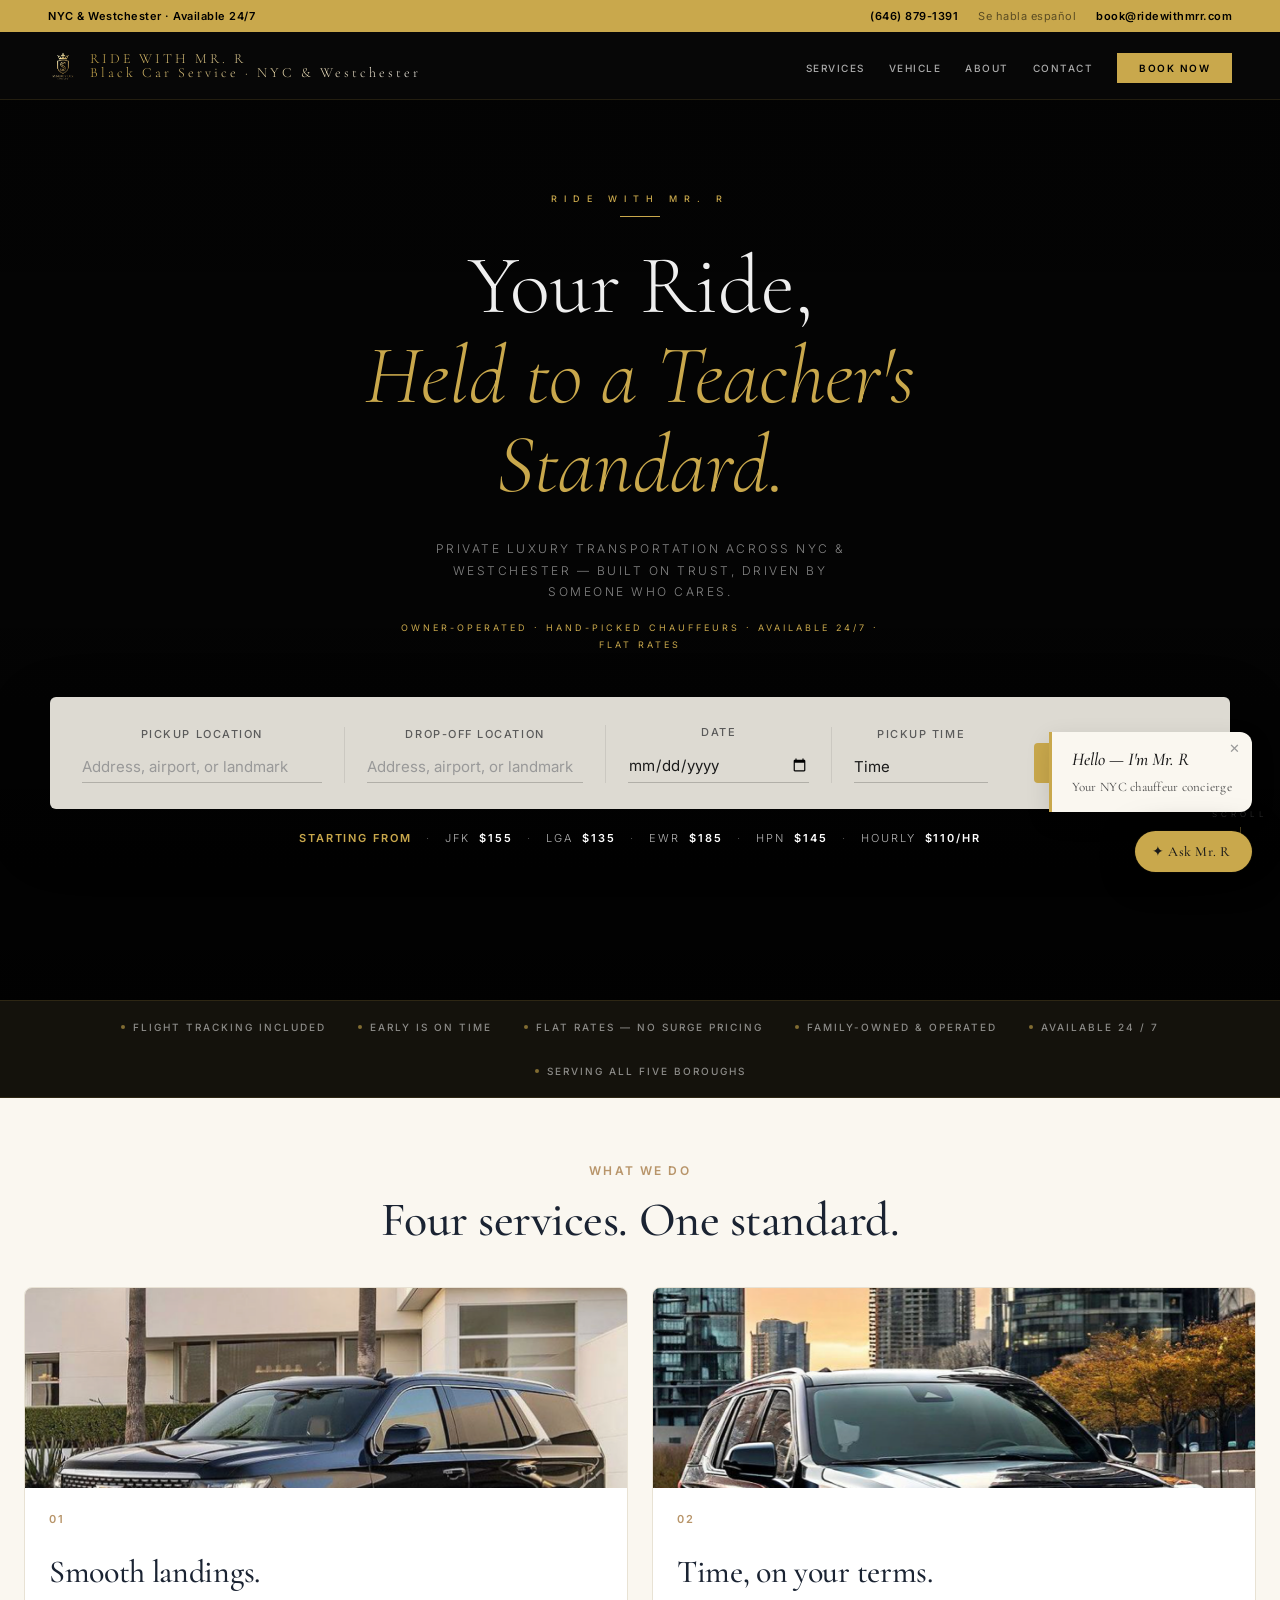
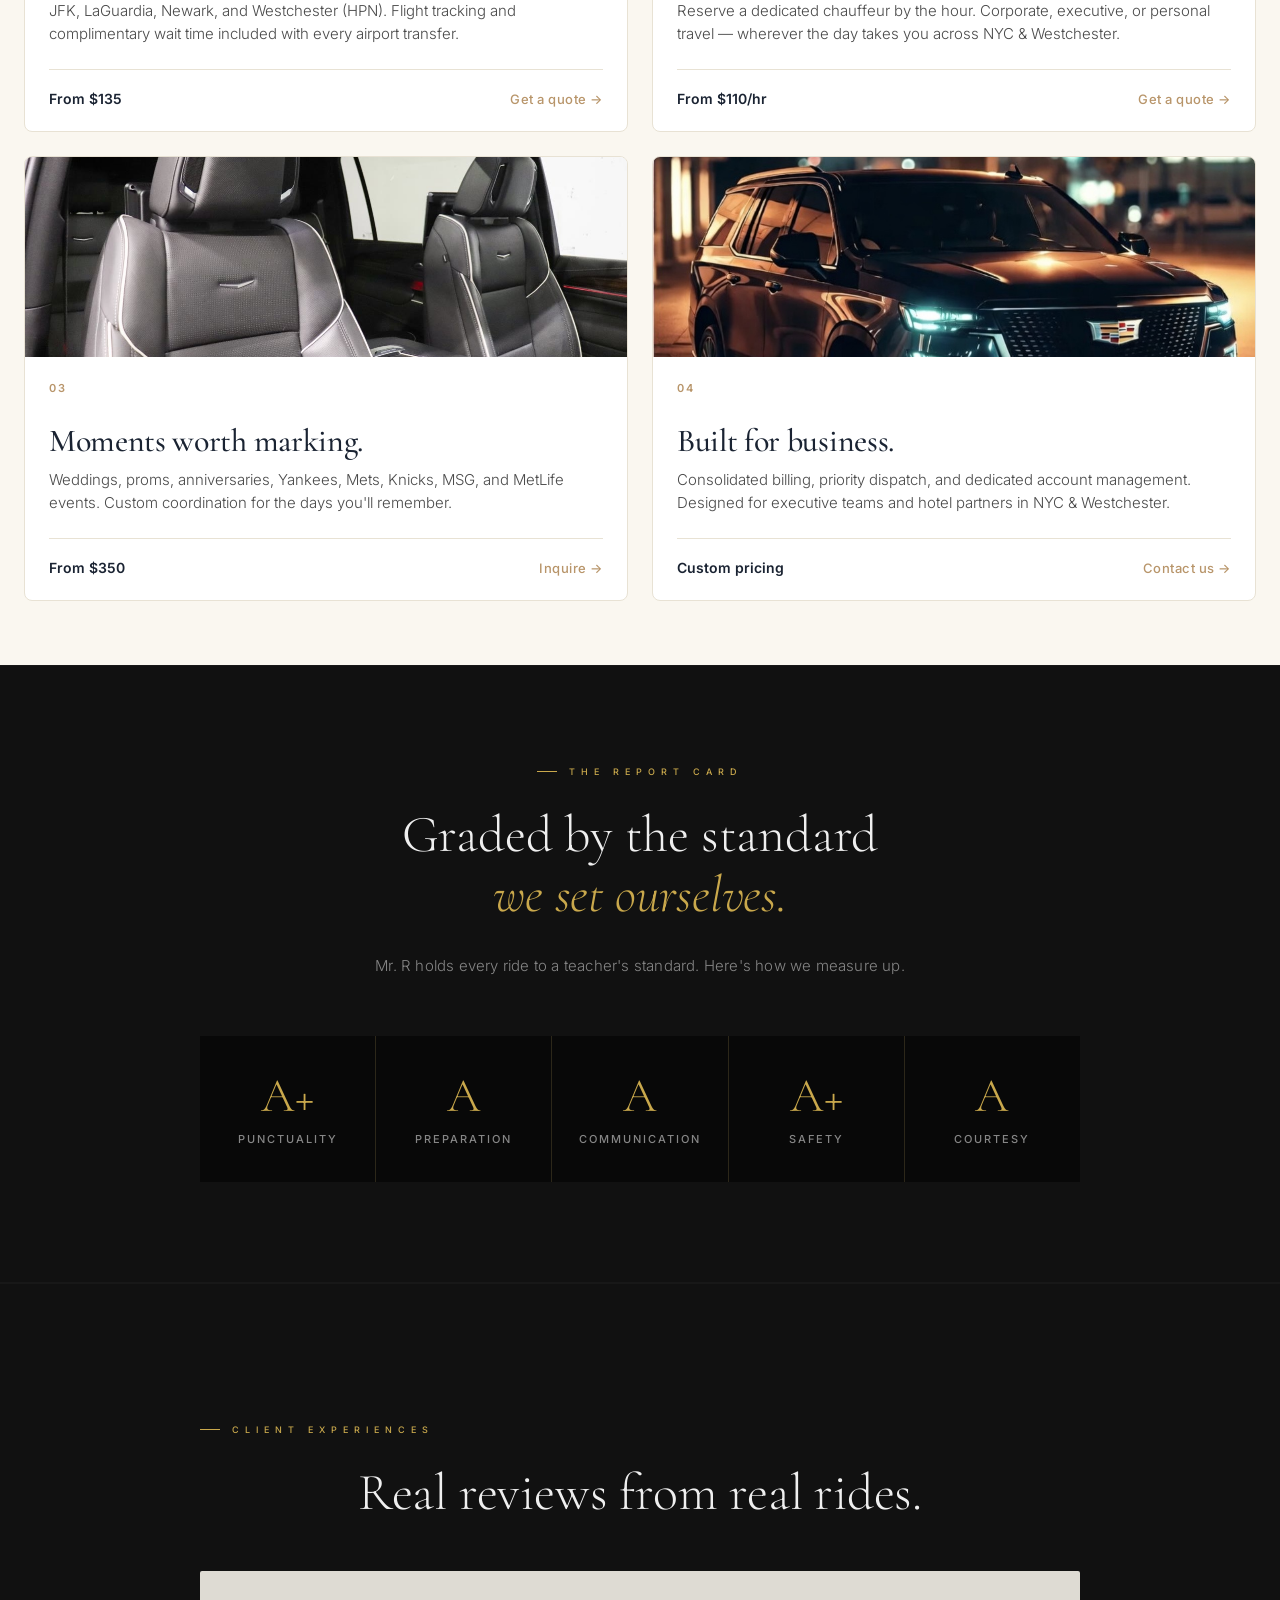
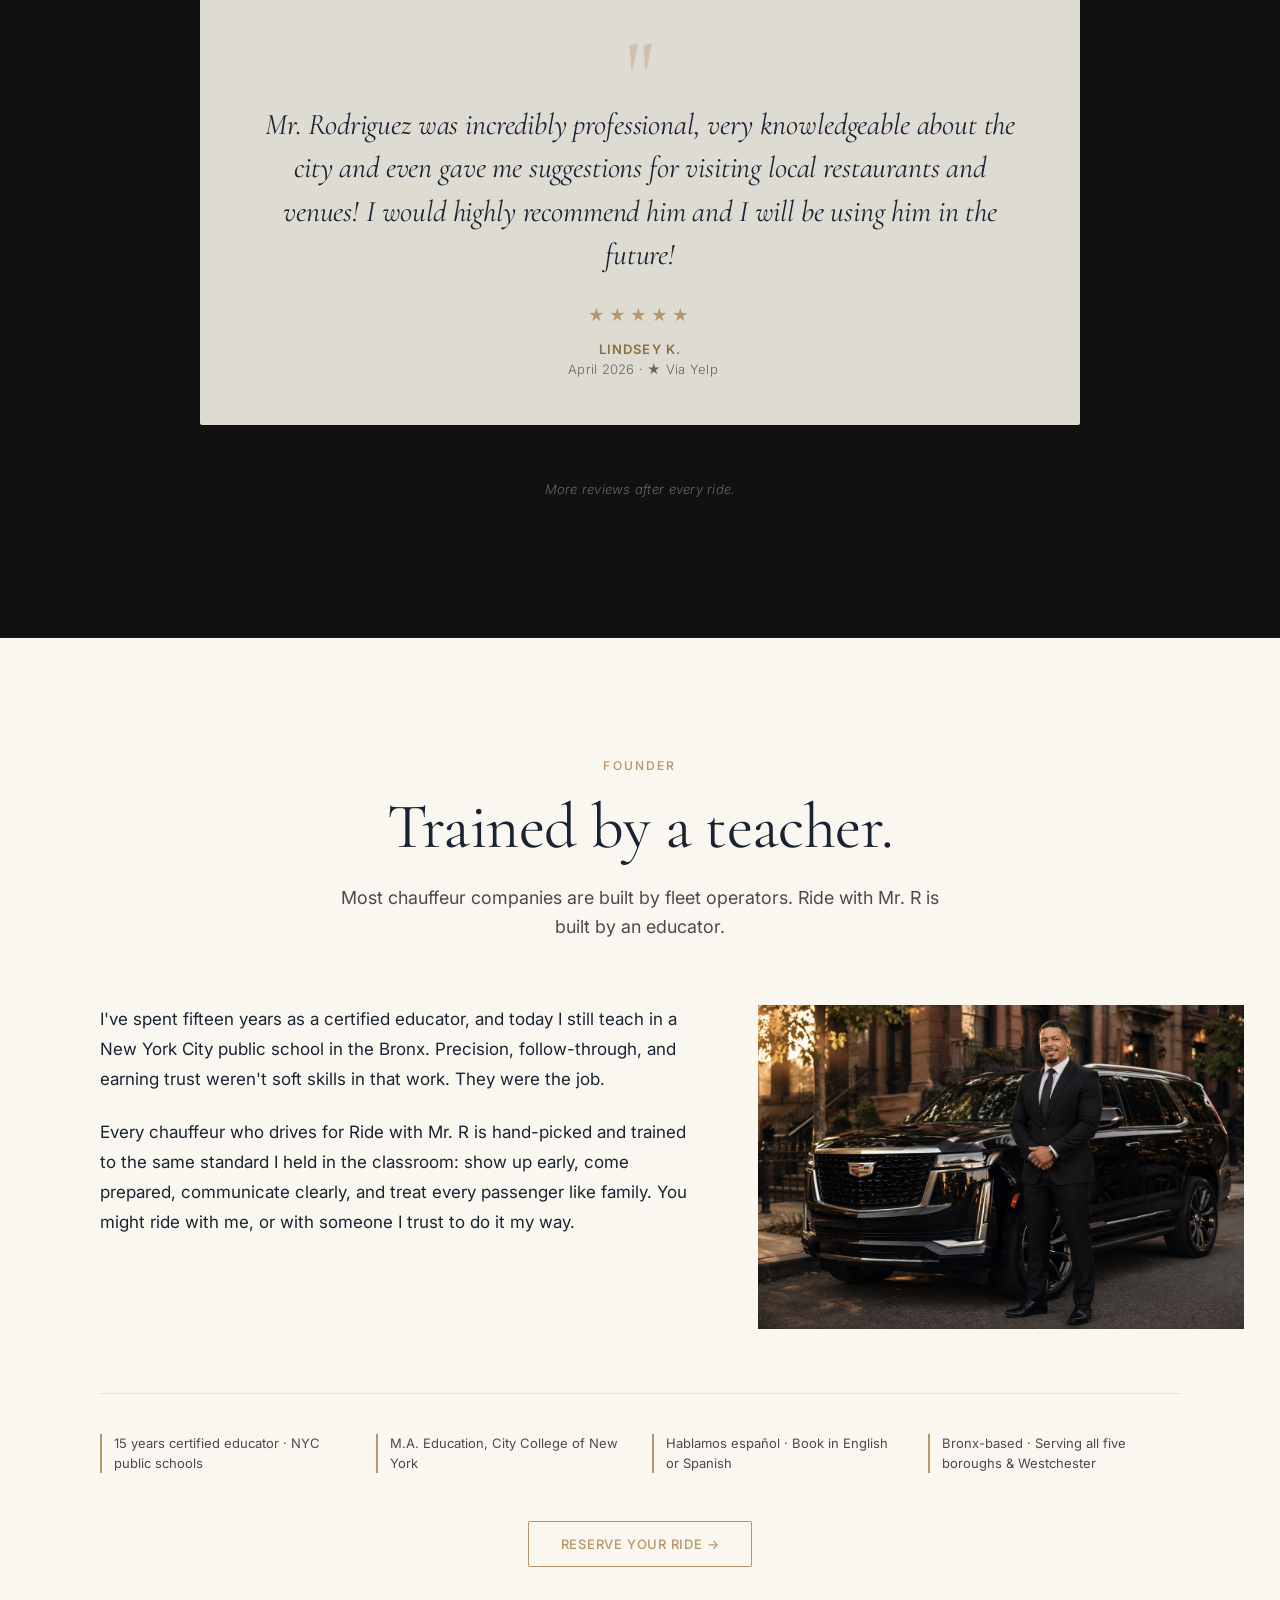
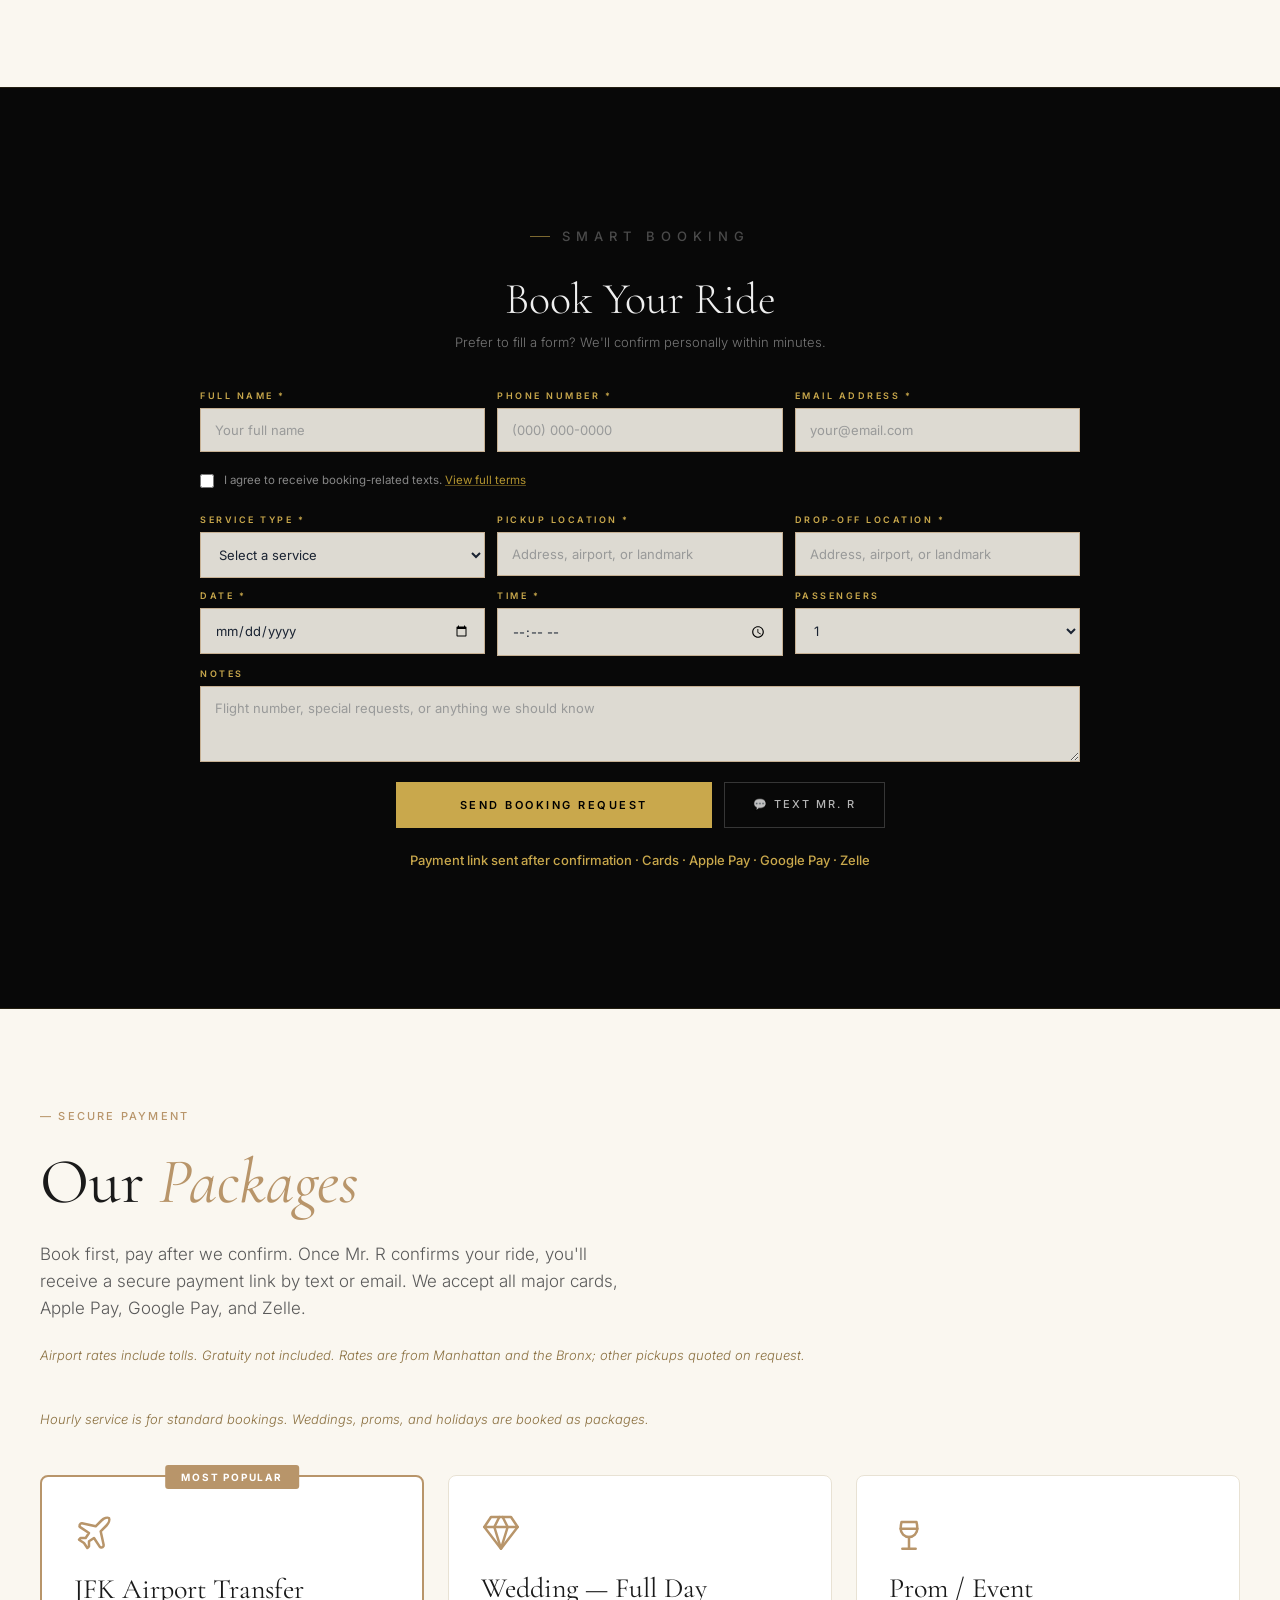
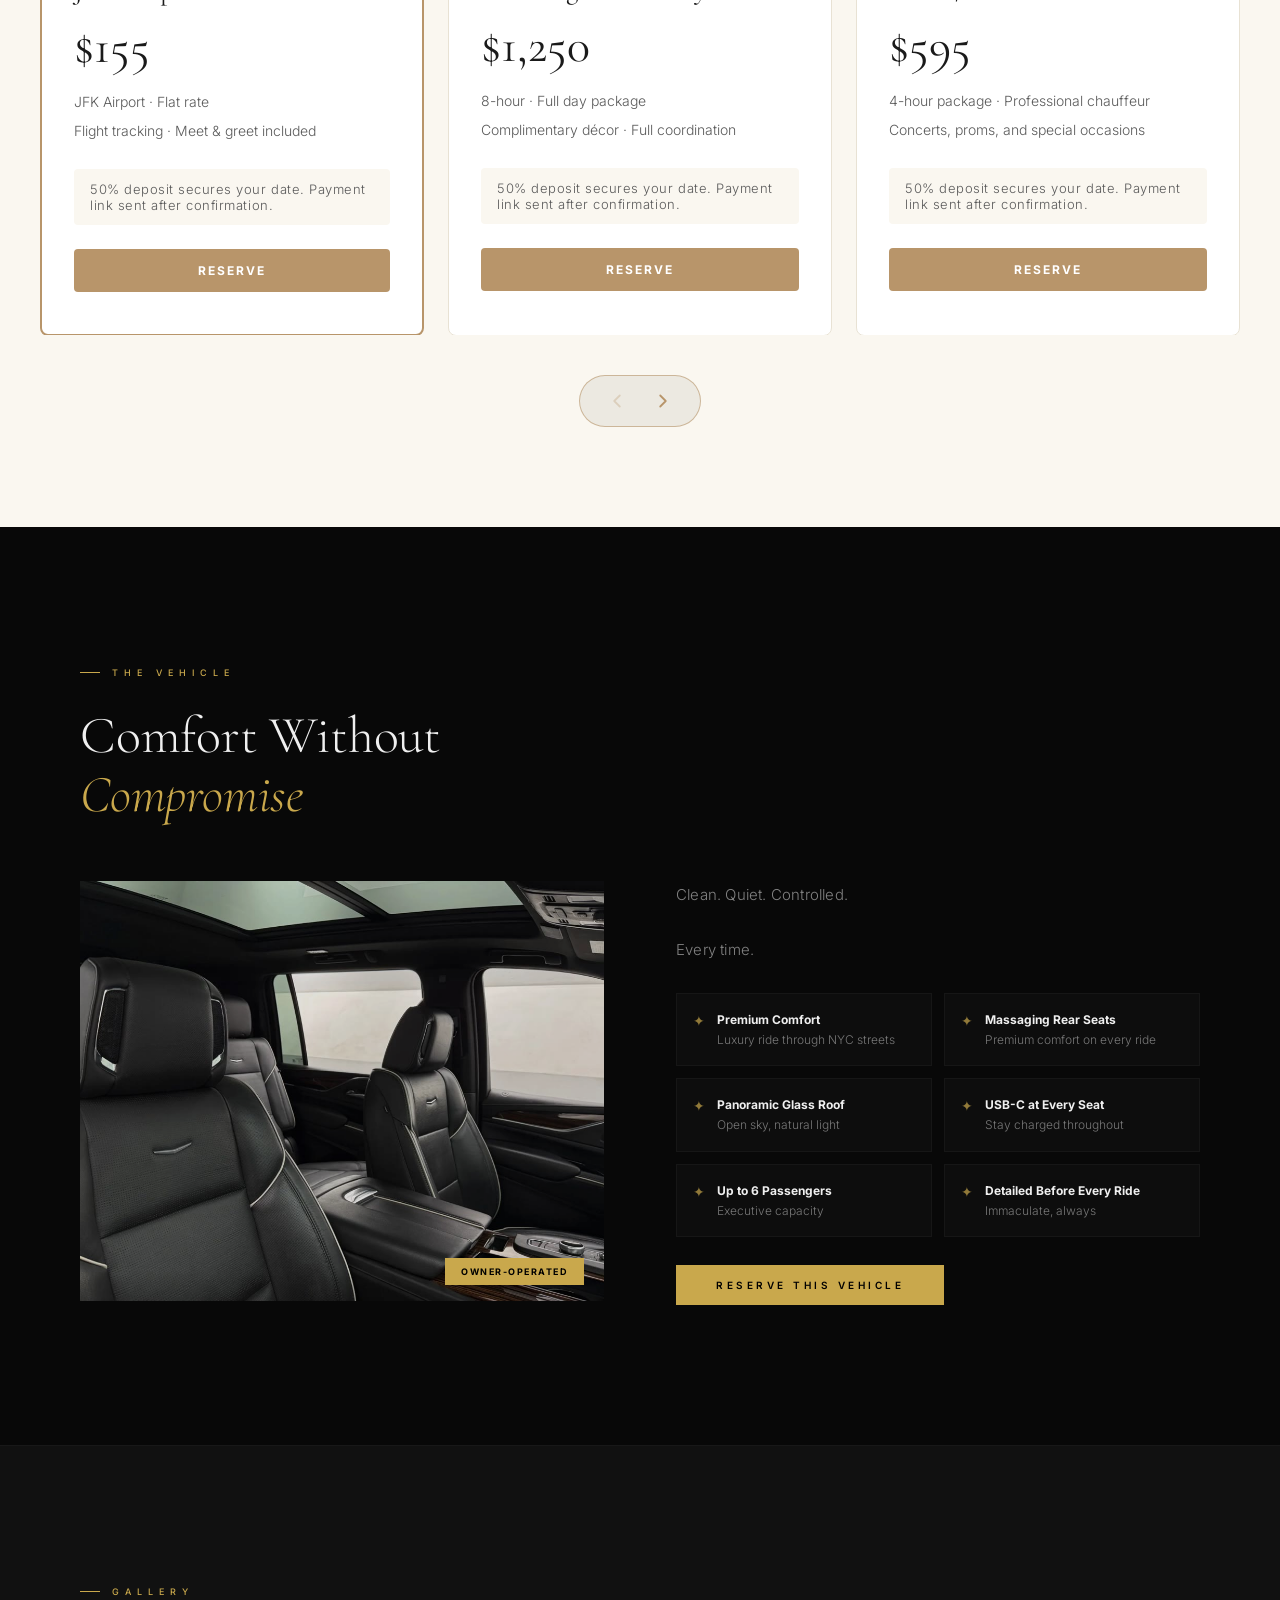
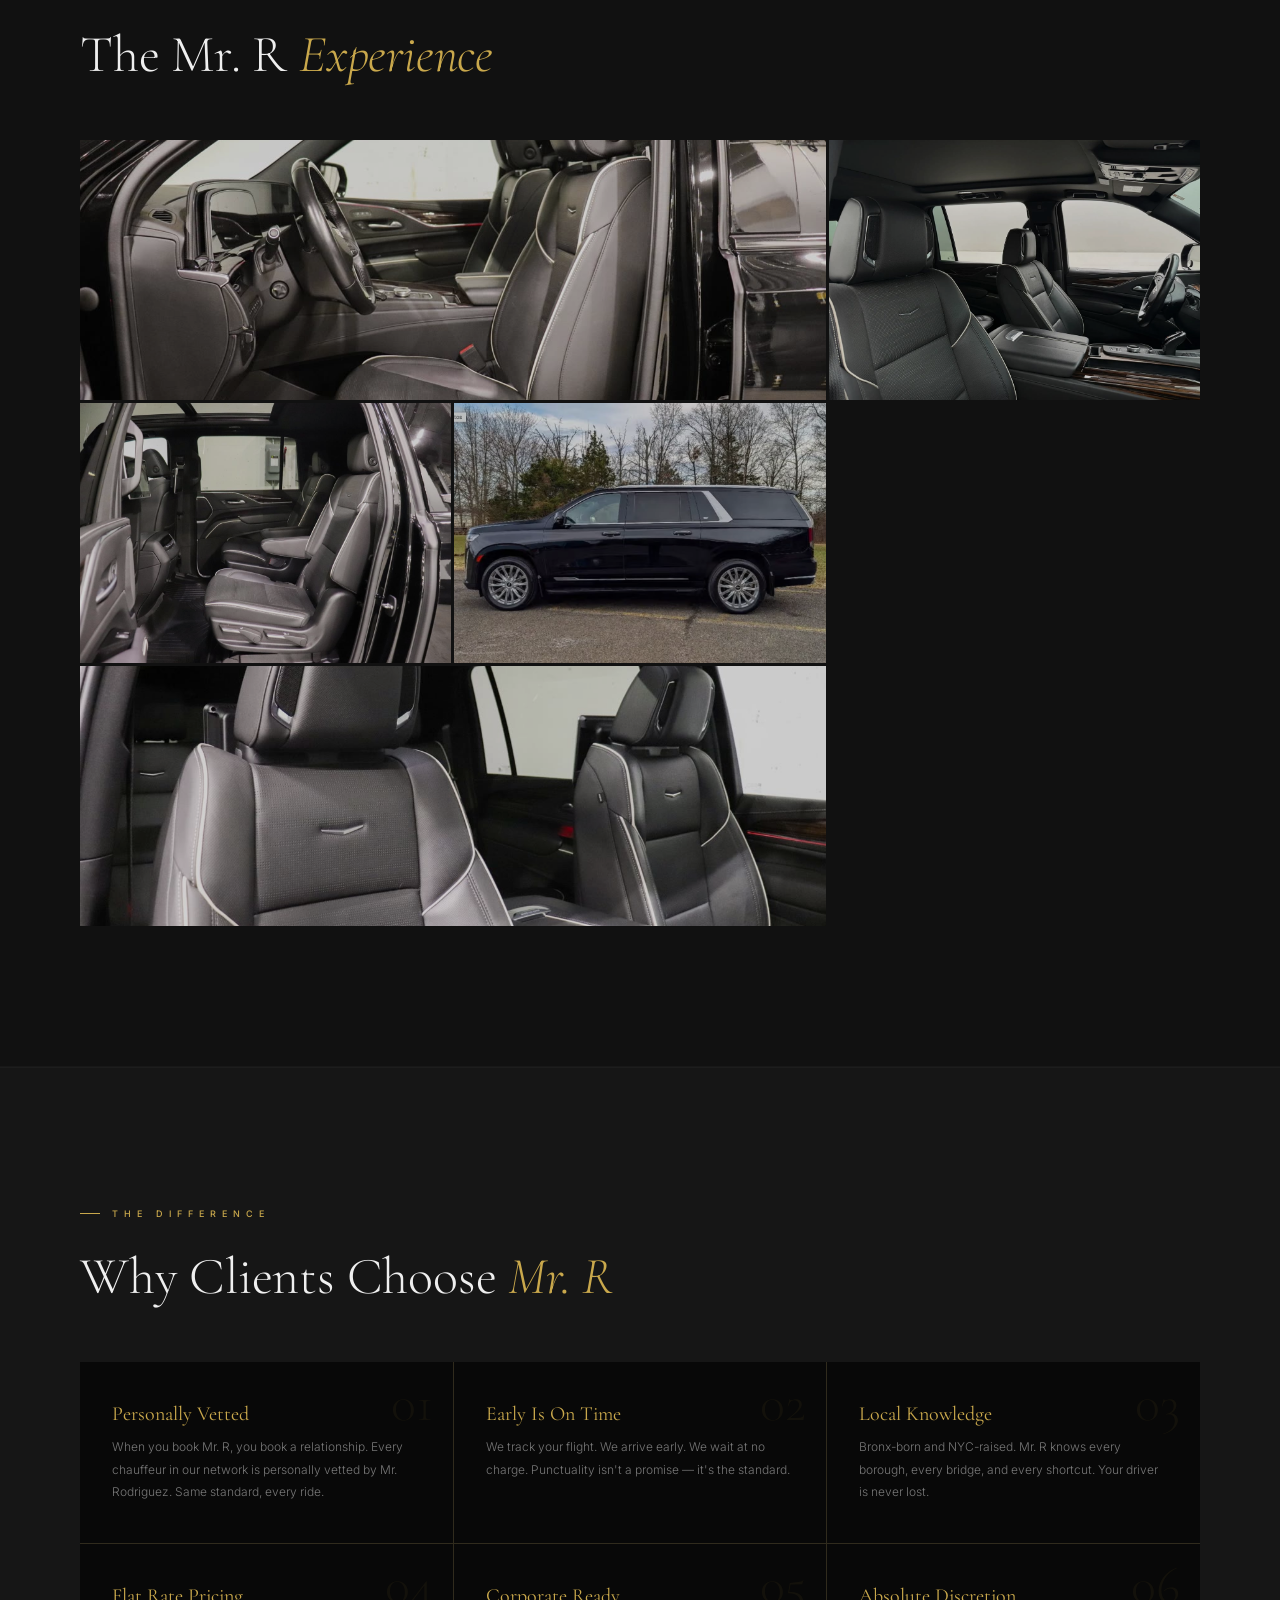
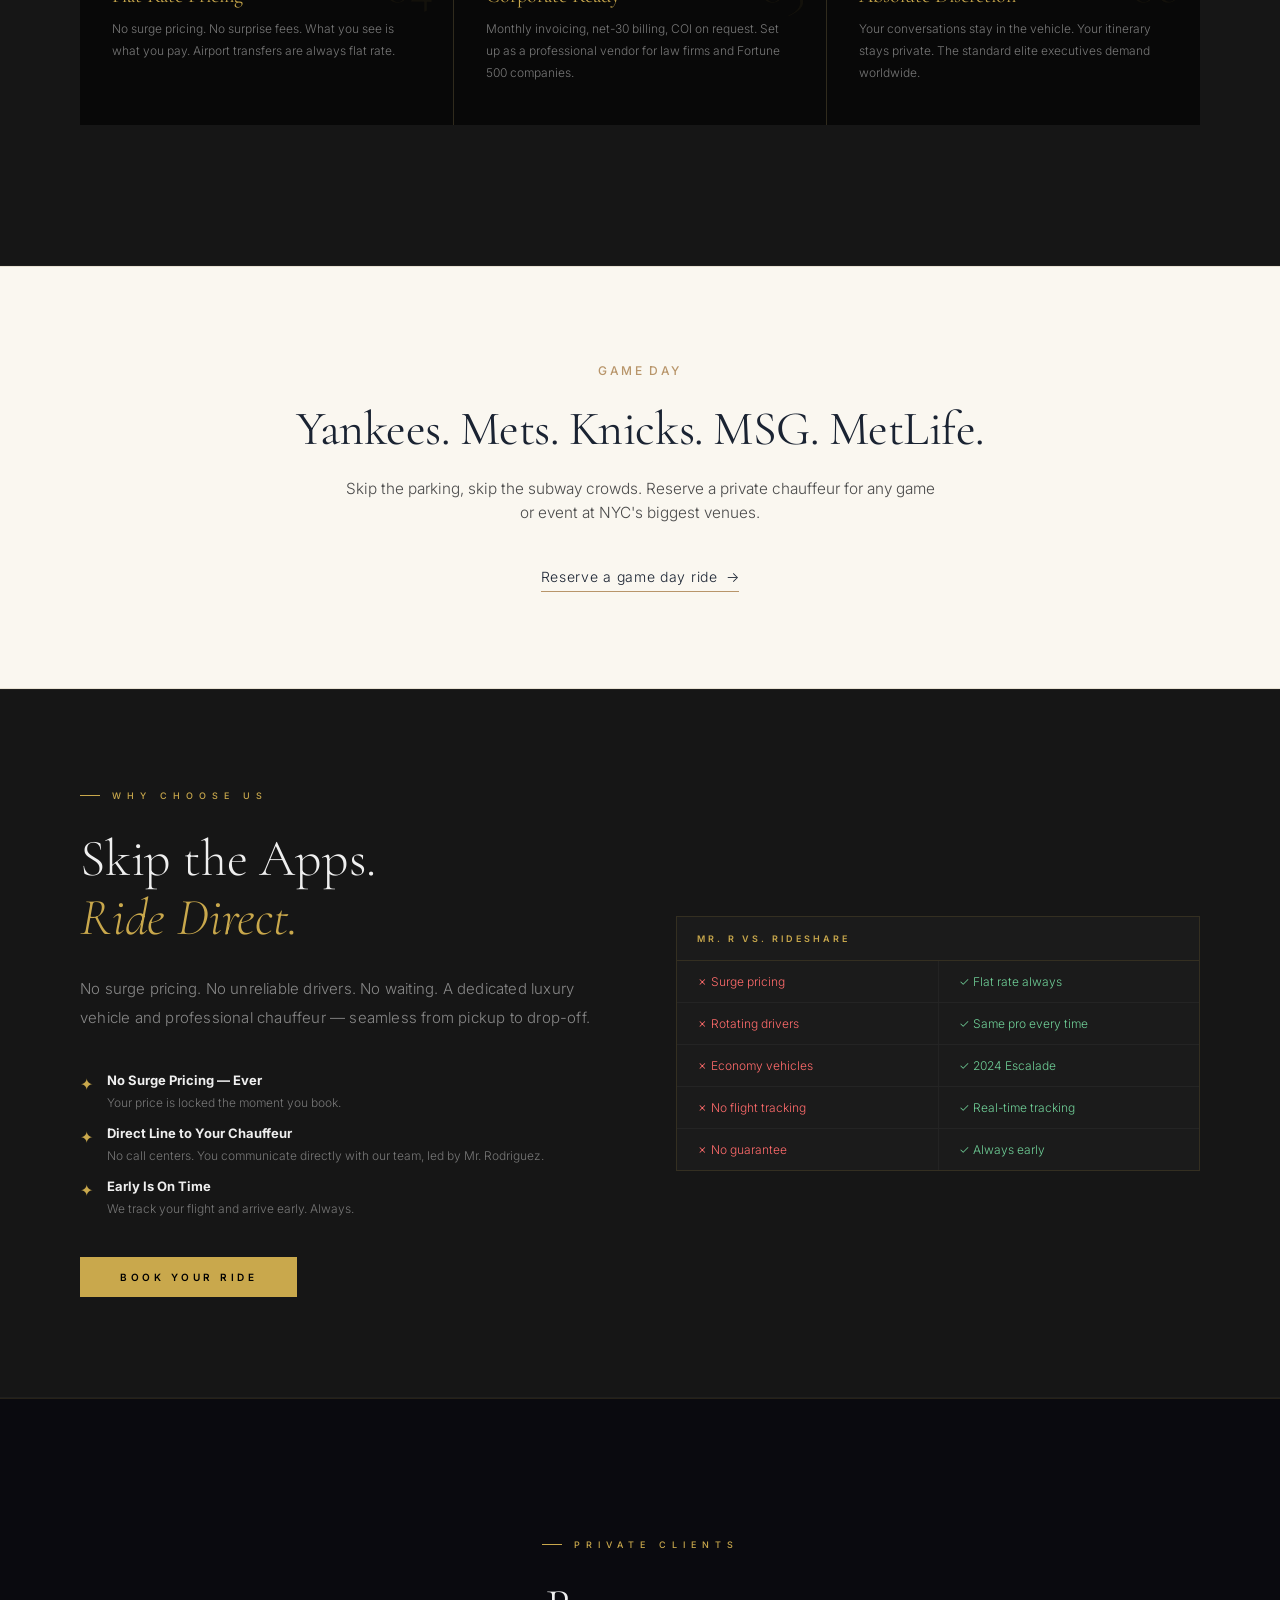
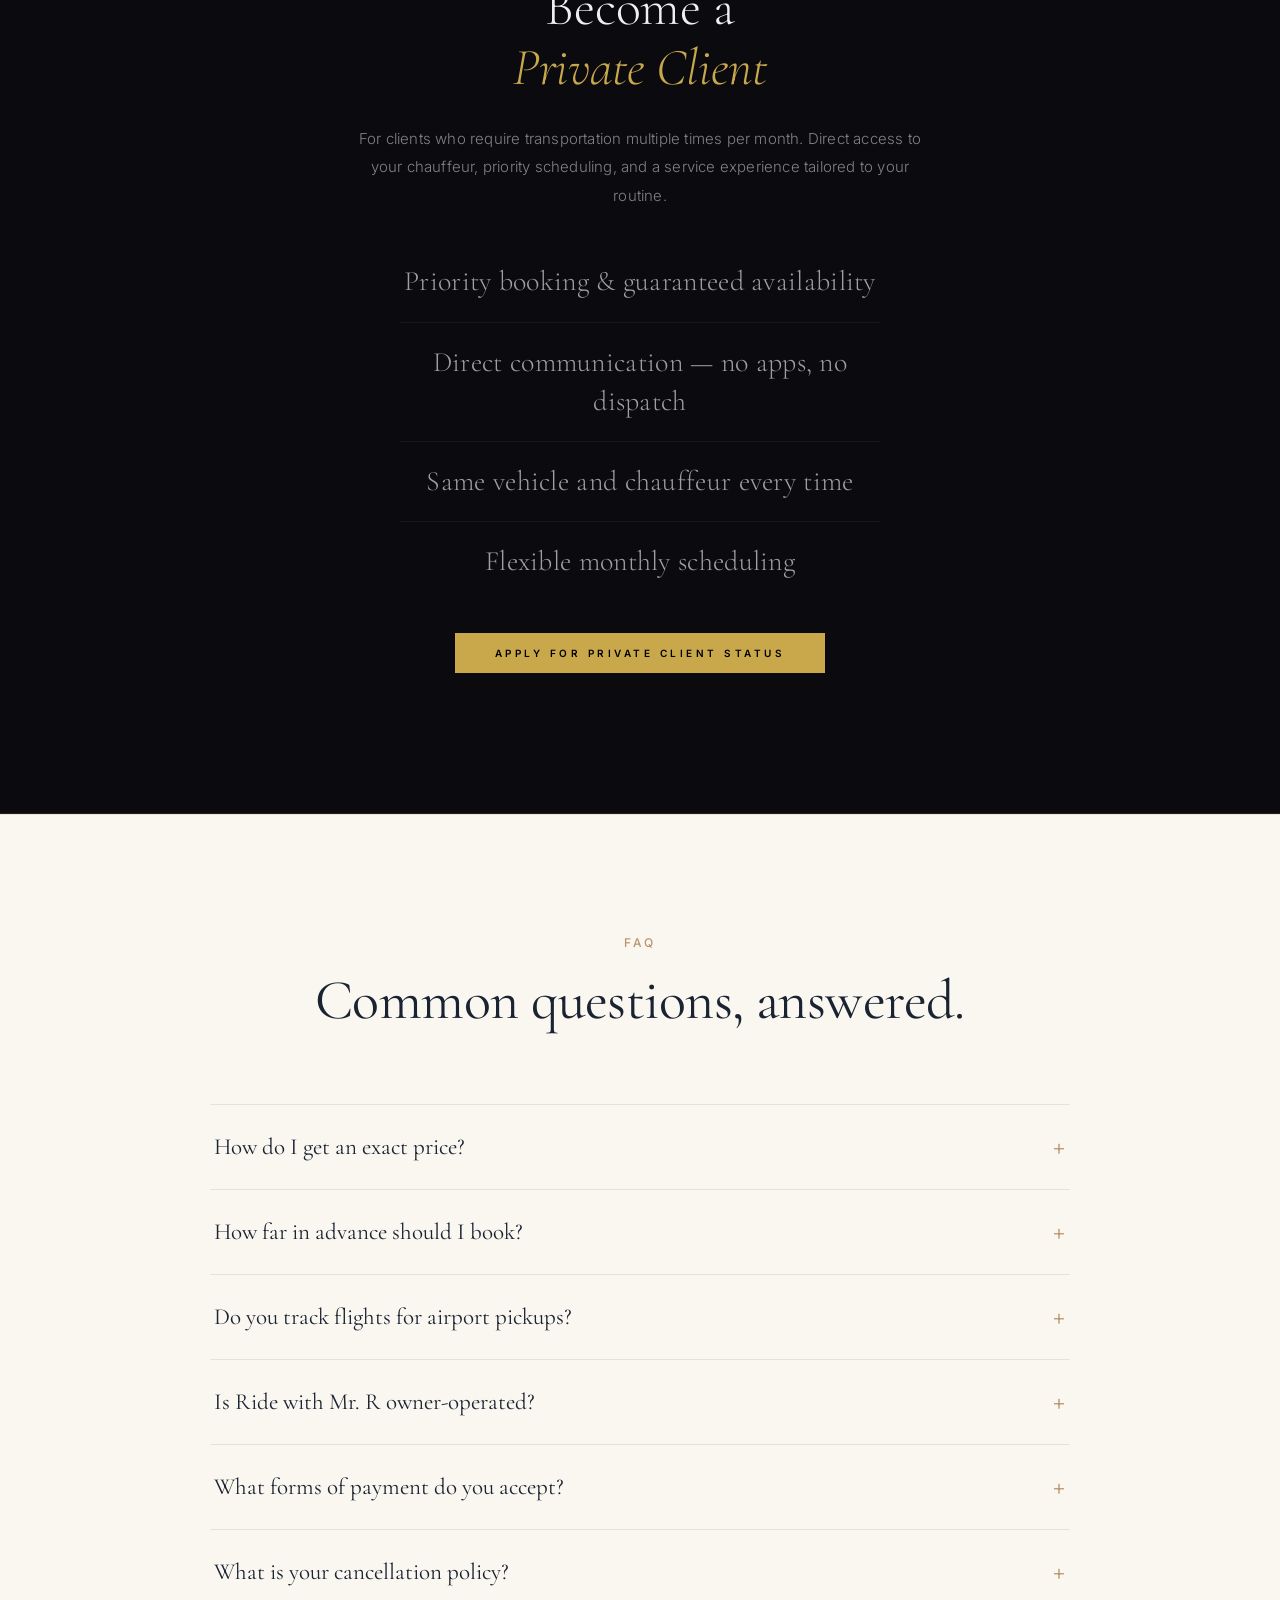
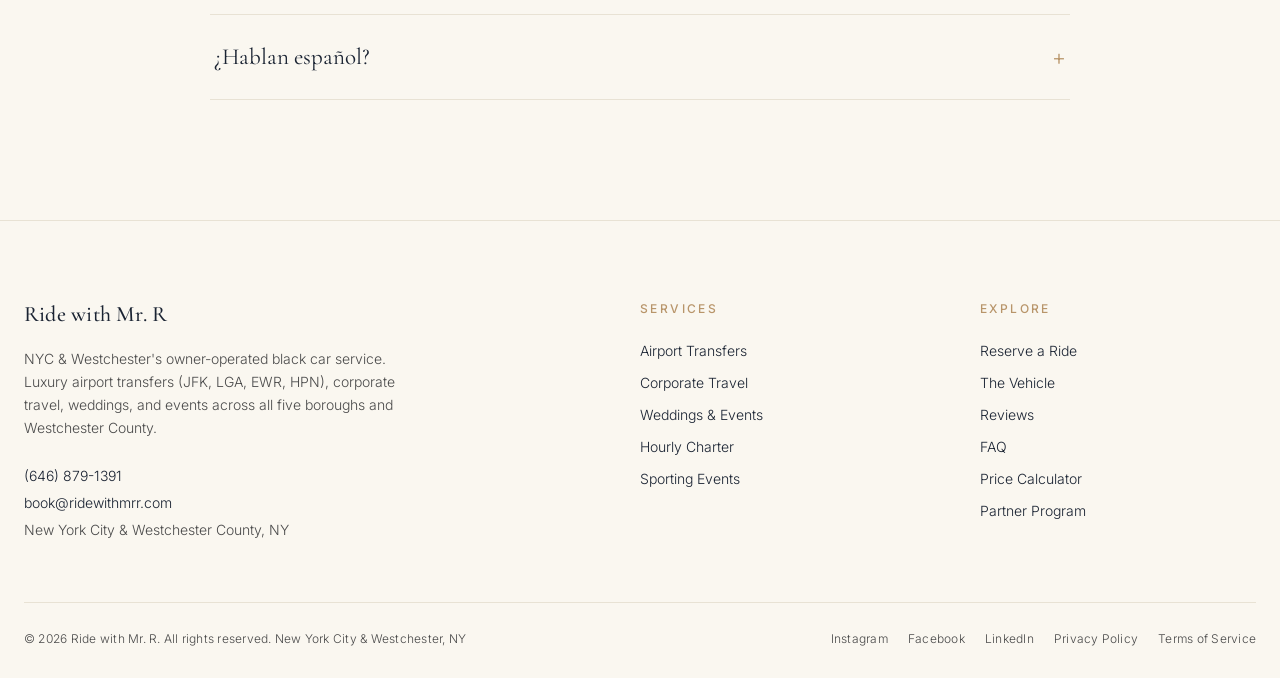
==== commit 90932196: "Remove Google Maps and quote calculator, simplify to booking form only - Removed Google Maps API scr" ====
--- a/index.html
+++ b/index.html
@@ -154,10 +154,10 @@
       "mainEntity": [
         {
           "@type": "Question",
-          "name": "How does instant pricing work?",
+          "name": "How do I get an exact price?",
           "acceptedAnswer": {
             "@type": "Answer",
-            "text": "Use our Price Calculator on the homepage — select your service, pickup area, and trip type to see your exact price immediately. No hidden fees. Prices are confirmed at booking and final payment is processed via Stripe or Zelle."
+            "text": "Send your trip details through the booking form or text Mr. R. You'll get a confirmed flat rate, usually within minutes."
           }
         },
         {
@@ -1634,69 +1634,7 @@
   box-shadow: 0 0 0 3px rgba(184, 149, 106, 0.15);
 }
 
-/* --- Instant Pricing Calculator fields --- */
-#calculator .calc-field input,
-#calculator .calc-field select {
-  background: rgba(235, 232, 224, 0.94);
-  border: 1px solid rgba(184, 149, 106, 0.6);   /* Part A: gold hairline */
-  color: #1a2332;
-  transition: border-color 0.2s ease, box-shadow 0.2s ease;
-}
-#calculator .calc-field input[type="date"] {
-  color-scheme: light;
-}
-#calculator .calc-field input[type="date"]::-webkit-calendar-picker-indicator {
-  filter: none;
-  opacity: 0.45;
-  cursor: pointer;
-}
-#calculator .calc-field input::placeholder {
-  color: rgba(26, 35, 50, 0.35);
-}
-#calculator .calc-field select option {
-  background: #fff;
-  color: #1a2332;
-}
-/* Part B: gold focus state */
-#calculator .calc-field input:focus,
-#calculator .calc-field select:focus {
-  outline: none;
-  border-color: rgba(184, 149, 106, 1.0);
-  background: rgba(235, 232, 224, 1);
-  box-shadow: 0 0 0 3px rgba(184, 149, 106, 0.15);
-}
-/* Toggle wrapper — Part A: gold hairline */
-#calculator .calc-toggle-wrap {
-  background: rgba(235, 232, 224, 0.94);
-  border-color: rgba(184, 149, 106, 0.6);
-  transition: border-color 0.2s ease, box-shadow 0.2s ease;
-}
-#calculator .calc-toggle-wrap:hover {
-  border-color: rgba(184, 149, 106, 0.7);
-}
-/* Part B: focus-within for keyboard nav on toggle */
-#calculator .calc-toggle-wrap:focus-within {
-  outline: none;
-  border-color: rgba(184, 149, 106, 1.0);
-  box-shadow: 0 0 0 3px rgba(184, 149, 106, 0.15);
-}
-/* Toggle label — dark ink */
-#calculator .calc-toggle-label {
-  color: #1a2332;
-}
-/* Track: dark-muted off / gold on */
-#calculator .calc-toggle-track {
-  background: rgba(26, 35, 50, 0.18);
-}
-#calculator .calc-toggle input:checked ~ .calc-toggle-track {
-  background: #B8956A;
-}
-/* Knob: warm cream */
-#calculator .calc-toggle-thumb {
-  background: #FAF7F0;
-}
 </style>
-<script src="https://maps.googleapis.com/maps/api/js?key=AIzaSyAOWMJuY_dQuywNAjny-qNlNL3DqgwrDRc&libraries=places&callback=initQuoteCalc" async defer></script>
 </head>
 <body>
 <div class="scroll-progress" id="scrollProgress"></div>
@@ -1774,10 +1712,10 @@
   <!-- Desktop form (hidden on mobile — lives in #hero-booking-band instead) -->
   <form class="combined-booking-form hero-form-desktop" onsubmit="return false;">
     <label>Pickup location
-      <input type="text" id="hPickup" placeholder="Address or airport" autocomplete="off" />
+      <input type="text" id="hPickup" placeholder="Address, airport, or landmark" autocomplete="off" />
     </label>
     <label>Drop-off location
-      <input type="text" id="hDropoff" placeholder="Address or airport" autocomplete="off" />
+      <input type="text" id="hDropoff" placeholder="Address, airport, or landmark" autocomplete="off" />
     </label>
     <label>Date
       <input type="date" id="hDate" />
@@ -1785,7 +1723,7 @@
     <label>Pickup time
       <select id="hTime"><option value="">Time</option></select>
     </label>
-    <button type="submit" id="heroCalcBtn" onclick="heroGetQuote()">Get a Quote</button>
+    <button type="submit" id="heroCalcBtn" onclick="heroToBooking()">Get a Quote</button>
   </form>
 
   <div class="starting-from-strip hero-strip-desktop">
@@ -1802,20 +1740,7 @@
     <span class="sf-item">Hourly <strong>$110/hr</strong></span>
   </div>
 
-  <!-- Hidden service type — auto-detected by inferServiceType() -->
-  <div style="display:none">
-    <select id="hService">
-      <option value="airport_jfk">JFK Airport Transfer</option>
-      <option value="airport_lga">LaGuardia Transfer</option>
-      <option value="airport_ewr">Newark Transfer</option>
-      <option value="airport_hpn">Westchester (HPN) Transfer</option>
-      <option value="hourly">Hourly Charter</option>
-      <option value="wedding">Wedding Package</option>
-      <option value="nightout">Night Out</option>
-      <option value="gameday">Game Day</option>
-      <option value="longdistance">Long Distance</option>
-    </select>
-  </div>
+
 
   <div class="hero-scroll">
     <span>Scroll</span>
@@ -1827,10 +1752,10 @@
 <section id="hero-booking-band" class="hero-booking-band">
   <form class="combined-booking-form hero-form-mobile" onsubmit="return false;">
     <label>Pickup location
-      <input type="text" id="hPickupMobile" placeholder="Address or airport" autocomplete="off" />
+      <input type="text" id="hPickupMobile" placeholder="Address, airport, or landmark" autocomplete="off" />
     </label>
     <label>Drop-off location
-      <input type="text" id="hDropoffMobile" placeholder="Address or airport" autocomplete="off" />
+      <input type="text" id="hDropoffMobile" placeholder="Address, airport, or landmark" autocomplete="off" />
     </label>
     <label>Date
       <input type="date" id="hDateMobile" />
@@ -1838,7 +1763,7 @@
     <label>Pickup time
       <select id="hTimeMobile"><option value="">Time</option></select>
     </label>
-    <button type="submit" id="heroCalcBtnMobile" onclick="heroGetQuoteMobile()">Get a Quote</button>
+    <button type="submit" id="heroCalcBtnMobile" onclick="heroToBookingMobile()">Get a Quote</button>
   </form>
 
   <div class="starting-from-strip">
@@ -1887,7 +1812,7 @@
           <p class="svc-rds-desc">JFK, LaGuardia, Newark, and Westchester (HPN). Flight tracking and complimentary wait time included with every airport transfer.</p>
           <div class="svc-rds-meta">
             <span class="svc-rds-price">From $135</span>
-            <a href="#calculator" class="svc-rds-cta">Get a quote →</a>
+            <a href="#booking" class="svc-rds-cta">Get a quote →</a>
           </div>
         </div>
       </article>
@@ -1903,7 +1828,7 @@
           <p class="svc-rds-desc">Reserve a dedicated chauffeur by the hour. Corporate, executive, or personal travel — wherever the day takes you across NYC & Westchester.</p>
           <div class="svc-rds-meta">
             <span class="svc-rds-price">From $110/hr</span>
-            <a href="#calculator" class="svc-rds-cta">Get a quote →</a>
+            <a href="#booking" class="svc-rds-cta">Get a quote →</a>
           </div>
         </div>
       </article>
@@ -1919,7 +1844,7 @@
           <p class="svc-rds-desc">Weddings, proms, anniversaries, Yankees, Mets, Knicks, MSG, and MetLife events. Custom coordination for the days you'll remember.</p>
           <div class="svc-rds-meta">
             <span class="svc-rds-price">From $350</span>
-            <a href="#calculator" class="svc-rds-cta">Inquire →</a>
+            <a href="#booking" class="svc-rds-cta">Inquire →</a>
           </div>
         </div>
       </article>
@@ -2006,40 +1931,6 @@
 </section>
 
 
-<!-- Exit-intent modal -->
-<div class="exit-intent-overlay" id="exitIntentOverlay">
-  <div class="exit-intent-card">
-    <div class="exit-intent-eyebrow">Before you go —</div>
-    <h3 class="exit-intent-title">
-      Want us to hold this rate for you?
-    </h3>
-    <p class="exit-intent-sub">
-      We'll text you the details and keep this quote available
-      for your selected time.
-    </p>
-    <input type="tel" id="exitIntentPhone"
-           placeholder="(555) 123-4567"
-           autocomplete="tel" />
-    <button class="exit-intent-submit"
-            id="exitIntentSubmitBtn"
-            onclick="submitExitIntent()">
-      Reserve My Rate
-    </button>
-    <button class="exit-intent-dismiss"
-            onclick="dismissExitIntent()">
-      No thanks
-    </button>
-    <div class="exit-intent-error" id="exitIntentError">
-      Couldn't save — please call
-      <a href="tel:+16468791391" style="color:var(--gold);">
-        (646) 879-1391
-      </a>
-    </div>
-    <div class="exit-intent-success" id="exitIntentSuccess">
-      ✓ You're all set — we've reserved your quote.
-    </div>
-  </div>
-</div>
 
 <!-- ══ ABOUT / FOUNDER (cream editorial) ══ -->
 <section class="about-rds" id="about">
@@ -2073,7 +1964,6 @@
       <p class="eyebrow" style="justify-content:center;">Smart Booking</p>
       <h2>Book Your Ride</h2>
       <p>Prefer to fill a form? We'll confirm personally within minutes.</p>
-      <a href="#calculator" class="calc-shortcut">Want exact pricing first? → Calculate your trip</a>
     </div>
     <form class="form-grid reveal d2" id="bookingForm" onsubmit="return handleBooking(event);">
       <div class="fg"><label>Full Name *</label><input type="text" id="f_name" name="Name" placeholder="Your full name" required></div>
@@ -2108,8 +1998,8 @@
           <option>Corporate Account — Monthly</option>
         </select>
       </div>
-      <div class="fg"><label>Pickup Location *</label><input type="text" id="f_pickup" name="Pickup_Location" placeholder="Full address or terminal" required></div>
-      <div class="fg"><label>Drop-off Location *</label><input type="text" id="f_dropoff" name="Dropoff_Location" placeholder="Full address or location" required></div>
+      <div class="fg"><label>Pickup Location *</label><input type="text" id="f_pickup" name="Pickup_Location" placeholder="Address, airport, or landmark" required></div>
+      <div class="fg"><label>Drop-off Location *</label><input type="text" id="f_dropoff" name="Dropoff_Location" placeholder="Address, airport, or landmark" required></div>
       <div class="fg"><label>Date *</label><input type="date" id="f_date" name="Date" required></div>
       <div class="fg"><label>Time *</label><input type="time" id="f_time" name="Time" required></div>
       <div class="fg"><label>Passengers</label>
@@ -2420,10 +2310,10 @@
     <div class="faq-rds-list">
       <details class="faq-rds-item">
         <summary class="faq-rds-question">
-          <span class="faq-rds-q-text">How does instant pricing work?</span>
+          <span class="faq-rds-q-text">How do I get an exact price?</span>
           <span class="faq-rds-indicator" aria-hidden="true">+</span>
         </summary>
-        <div class="faq-rds-answer">Use our Price Calculator above — select your service, pickup area, and trip type to see your exact price immediately. No waiting, no forms. Then submit your booking request and we confirm within minutes.</div>
+        <div class="faq-rds-answer">Send your trip details through the booking form or text Mr. R at <a href="sms:6468791391" style="color:var(--lux-gold);text-decoration:none;">(646) 879-1391</a>. You'll get a confirmed flat rate, usually within minutes.</div>
       </details>
 
       <details class="faq-rds-item">
@@ -2476,156 +2366,6 @@
   </div>
 </section>
 
-<!-- ══ PRICE CALCULATOR ══ -->
-<div class="sec calc-section" id="calculator">
-  <div class="calc-inner">
-    <div class="calc-header reveal">
-      <p class="eyebrow" style="justify-content:center;">Instant Pricing</p>
-      <h2>Get Your Instant Quote</h2>
-      <p>Exact pricing based on your route — no estimates, no surprises.</p>
-    </div>
-
-    <!-- Row 1: Service -->
-    <div class="calc-row calc-row-full reveal d1">
-      <div class="calc-field">
-        <label>Service Type</label>
-        <select id="calcService">
-          <option value="">Select service...</option>
-          <option value="airport_jfk">JFK Airport Transfer</option>
-          <option value="airport_lga">LaGuardia Transfer</option>
-          <option value="airport_ewr">Newark Transfer</option>
-          <option value="airport_hpn">Westchester (HPN) Transfer</option>
-          <option value="hourly">Hourly Charter</option>
-          <option value="wedding">Wedding Package</option>
-          <option value="nightout">Night Out</option>
-          <option value="gameday">Game Day</option>
-          <option value="longdistance">Long Distance</option>
-        </select>
-      </div>
-    </div>
-
-    <!-- Row 2: Date + Time -->
-    <div class="calc-row reveal d1">
-      <div class="calc-field">
-        <label>Date</label>
-        <input type="date" id="calcDate" />
-      </div>
-      <div class="calc-field">
-        <label>Pickup Time</label>
-        <select id="calcTime">
-          <option value="">Select time...</option>
-        </select>
-      </div>
-    </div>
-
-    <!-- Row 3: Addresses -->
-    <div class="calc-row reveal d2">
-      <div class="calc-field">
-        <label>Pickup Address or Landmark</label>
-        <input type="text" id="calcPickupAddr" placeholder="e.g. JFK Terminal 4, Times Square…" autocomplete="off" />
-      </div>
-      <div class="calc-field">
-        <label>Drop-off Address or Landmark</label>
-        <input type="text" id="calcDropoffAddr" placeholder="e.g. 350 5th Ave, Manhattan…" autocomplete="off" />
-      </div>
-    </div>
-
-    <!-- Row 4: Passengers + Return toggle -->
-    <div class="calc-row reveal d2">
-      <div class="calc-field">
-        <label>Passengers</label>
-        <select id="calcPassengers">
-          <option value="1">1 passenger</option>
-          <option value="2">2 passengers</option>
-          <option value="3">3 passengers</option>
-          <option value="4">4 passengers</option>
-          <option value="5">5 passengers</option>
-          <option value="6">6 passengers</option>
-        </select>
-      </div>
-      <div class="calc-field">
-        <label>Return Trip</label>
-        <div class="calc-toggle-wrap" onclick="document.getElementById('calcReturn').click()">
-          <label class="calc-toggle">
-            <input type="checkbox" id="calcReturn" onclick="event.stopPropagation()" onchange="toggleReturnFields()" />
-            <div class="calc-toggle-track"><div class="calc-toggle-thumb"></div></div>
-          </label>
-          <span class="calc-toggle-label">Include return trip</span>
-        </div>
-      </div>
-    </div>
-
-    <!-- Return trip date/time (shown when toggle ON) -->
-    <div class="calc-row reveal d2" id="returnFields" style="display:none;">
-      <div class="calc-field">
-        <label>Return Date</label>
-        <input type="date" id="calcReturnDate" />
-      </div>
-      <div class="calc-field">
-        <label>Return Time</label>
-        <select id="calcReturnTime">
-          <option value="">Select time...</option>
-        </select>
-      </div>
-    </div>
-
-    <button class="calc-btn reveal d3" id="calcBtn" onclick="getQuote()">Get My Exact Quote</button>
-
-    <!-- Results -->
-    <div class="price-result" id="priceResult">
-      <div class="price-main" id="priceMain"></div>
-      <div class="price-label" id="priceLabel"></div>
-      <div class="price-summary" id="priceSummary"></div>
-      <div class="price-breakdown" id="priceBreakdown"></div>
-      <div class="price-btns">
-        <button class="btn-pay-now" id="requestRideBtn" onclick="showRequestForm()">Request This Ride — $<span id="requestPrice">0</span></button>
-        <a class="btn-dep-now" href="tel:+16468791391">Call Mr. R</a>
-        <div class="quote-hold-line">This rate is currently available for your selected time.</div>
-        <button class="btn-text-quote" id="textQuoteBtn" onclick="showTextQuoteForm()">💎 Save My Quote — We'll Hold It For You</button>
-      </div>
-      <div class="calc-note" style="margin-bottom:6px;">Price confirmed at booking · Zelle or card accepted</div>
-      <div class="calc-note">Prefer to talk first? <a href="tel:6468791391" style="color:var(--gold);text-decoration:none;">Call (646) 879-1391</a></div>
-
-      <!-- Inline request form -->
-      <div class="quote-request-form" id="quoteRequestForm">
-        <div class="quote-request-fields">
-          <input type="text" id="reqName"  placeholder="Your name"  autocomplete="given-name" />
-          <input type="tel"  id="reqPhone" placeholder="Your phone" autocomplete="tel" />
-          <input type="email" id="reqEmail" name="email" placeholder="Your email" autocomplete="email" />
-        </div>
-        <div class="sms-consent-block" style="margin-top:14px;">
-          <label class="sms-consent-label" for="quoteSmsConsent">
-            <input type="checkbox" id="quoteSmsConsent" name="sms_consent">
-            <span>I agree to receive booking-related texts.
-              <a href="#" class="sms-consent-toggle" onclick="toggleSmsConsent(event, this)">View full terms</a>
-            </span>
-          </label>
-          <div class="sms-consent-full" style="display:none; font-size:11px; color:rgba(239,239,239,0.45); margin-top:8px; line-height:1.6;">
-            By checking this box and submitting this form, you consent to receive transactional text messages from Ride with Mr. R, including booking confirmations, ride status updates, and reservation reminders. Reply STOP to opt out. Reply HELP for help. Standard message and data rates may apply. Message frequency varies. View our <a href="/privacy.html" target="_blank">Privacy Policy</a> and <a href="/terms.html" target="_blank">Terms of Service</a>. <strong>(Optional — you can complete your booking without consenting to SMS.)</strong>
-          </div>
-        </div>
-        <button class="quote-confirm-btn" id="confirmBtn" onclick="confirmQuoteRequest()">Confirm My Request</button>
-      </div>
-      <div class="quote-success" id="quoteSuccess"></div>
-
-      <!-- Text-me quote form -->
-      <div class="text-quote-form" id="textQuoteForm">
-        <div class="text-quote-form-label">Reserve this rate — we'll text you a confirmation.</div>
-        <div class="text-quote-fields">
-          <input type="text" id="tqName"  placeholder="Your name"         autocomplete="given-name" />
-          <input type="tel"  id="tqPhone" placeholder="(555) 123-4567"    autocomplete="tel" />
-        </div>
-        <button class="text-quote-submit" id="tqSubmitBtn" onclick="sendTextQuote()">Reserve My Rate</button>
-        <div class="text-quote-error" id="tqError">Couldn't send — please call <a href="tel:+16468791391" style="color:var(--gold);">(646) 879-1391</a></div>
-        <div class="text-quote-ok" id="tqSuccess">
-          <div class="tq-success-title">✓ You're all set — we've reserved your quote.</div>
-          <a class="btn-pay-now tq-book-btn" id="tqBookBtn" href="#booking" target="_blank" rel="noopener">Book This Ride</a>
-          <div class="tq-success-sub">Or we'll text you a confirmation in a moment.</div>
-        </div>
-      </div>
-    </div>
-  </div>
-</div>
 
 <!-- ══ FOOTER ══ -->
 <footer class="footer-rds">
@@ -2657,7 +2397,7 @@
           <li><a href="#fleet">The Vehicle</a></li>
           <li><a href="#reviews">Reviews</a></li>
           <li><a href="#faq">FAQ</a></li>
-          <li><a href="#calculator">Price Calculator</a></li>
+          <li><a href="#booking">Price Calculator</a></li>
           <li><a href="affiliates.html">Partner Program</a></li>
         </ul>
       </div>
@@ -2680,536 +2420,54 @@
 
 <script>
 
-// ── Quote Calculator ──────────────────────────────────────────
-var _quoteData = {};
-
-function initQuoteCalc() {
-  // Build 15-min time intervals
-  var sel = document.getElementById('calcTime');
-  var selR = document.getElementById('calcReturnTime');
-  for (var h = 0; h < 24; h++) {
-    for (var m = 0; m < 60; m += 15) {
-      var h12 = h === 0 ? 12 : h > 12 ? h - 12 : h;
-      var ampm = h < 12 ? 'AM' : 'PM';
-      var label = h12 + ':' + (m === 0 ? '00' : m) + ' ' + ampm;
-      var val = (h < 10 ? '0' + h : h) + ':' + (m === 0 ? '00' : m);
-      var opt = document.createElement('option');
-      opt.value = val; opt.textContent = label;
-      sel.appendChild(opt);
-      var optR = document.createElement('option');
-      optR.value = val; optR.textContent = label;
-      selR.appendChild(optR);
-    }
-  }
-  // Block past dates
-  var today = new Date();
-  document.getElementById('calcDate').min = today.toISOString().split('T')[0];
-  // Keep return date min in sync with pickup date
-  document.getElementById('calcDate').addEventListener('change', function() {
-    document.getElementById('calcReturnDate').min = this.value;
-  });
-
-  // Google Places autocomplete — calculator fields
-  var opts = { componentRestrictions: { country: 'us' } };
-  new google.maps.places.Autocomplete(document.getElementById('calcPickupAddr'), opts);
-  new google.maps.places.Autocomplete(document.getElementById('calcDropoffAddr'), opts);
-
-  // Google Places autocomplete — hero booking form fields (desktop + mobile)
-  var hPickupEl  = document.getElementById('hPickup');
-  var hDropoffEl = document.getElementById('hDropoff');
-  if (hPickupEl)  new google.maps.places.Autocomplete(hPickupEl, opts);
-  if (hDropoffEl) new google.maps.places.Autocomplete(hDropoffEl, opts);
-  var hPickupMEl  = document.getElementById('hPickupMobile');
-  var hDropoffMEl = document.getElementById('hDropoffMobile');
-  if (hPickupMEl)  new google.maps.places.Autocomplete(hPickupMEl, opts);
-  if (hDropoffMEl) new google.maps.places.Autocomplete(hDropoffMEl, opts);
-
-  // Populate hero time selectors with same 15-min intervals
-  var todayStr = today.toISOString().split('T')[0];
-  [document.getElementById('hTime'), document.getElementById('hTimeMobile')].forEach(function(hTimeSel) {
-    if (!hTimeSel) return;
+// ── Hero form → Booking form transfer ──────────────────────
+function heroToBooking() {
+  var pickup  = document.getElementById('hPickup').value;
+  var dropoff = document.getElementById('hDropoff').value;
+  var date    = document.getElementById('hDate').value;
+  var time    = document.getElementById('hTime').value;
+  if (pickup)  document.getElementById('f_pickup').value = pickup;
+  if (dropoff) document.getElementById('f_dropoff').value = dropoff;
+  if (date)    document.getElementById('f_date').value = date;
+  if (time)    document.getElementById('f_time').value = time;
+  document.getElementById('booking').scrollIntoView({ behavior: 'smooth' });
+}
+function heroToBookingMobile() {
+  var pickup  = document.getElementById('hPickupMobile').value;
+  var dropoff = document.getElementById('hDropoffMobile').value;
+  var date    = document.getElementById('hDateMobile').value;
+  var time    = document.getElementById('hTimeMobile').value;
+  if (pickup)  document.getElementById('f_pickup').value = pickup;
+  if (dropoff) document.getElementById('f_dropoff').value = dropoff;
+  if (date)    document.getElementById('f_date').value = date;
+  if (time)    document.getElementById('f_time').value = time;
+  document.getElementById('booking').scrollIntoView({ behavior: 'smooth' });
+}
+
+// ── Populate hero time selectors ──────────────────────────
+(function initHeroTimes() {
+  var today = new Date().toISOString().split('T')[0];
+  [document.getElementById('hTime'), document.getElementById('hTimeMobile')].forEach(function(sel) {
+    if (!sel) return;
     for (var hh = 0; hh < 24; hh++) {
       for (var mm = 0; mm < 60; mm += 15) {
-        var hh12 = hh === 0 ? 12 : hh > 12 ? hh - 12 : hh;
-        var ap   = hh < 12 ? 'AM' : 'PM';
-        var lbl  = hh12 + ':' + (mm === 0 ? '00' : mm) + ' ' + ap;
-        var vl   = (hh < 10 ? '0' + hh : hh) + ':' + (mm === 0 ? '00' : mm);
-        var o    = document.createElement('option');
+        var h12 = hh === 0 ? 12 : hh > 12 ? hh - 12 : hh;
+        var ap  = hh < 12 ? 'AM' : 'PM';
+        var lbl = h12 + ':' + (mm === 0 ? '00' : mm) + ' ' + ap;
+        var vl  = (hh < 10 ? '0' + hh : hh) + ':' + (mm === 0 ? '00' : mm);
+        var o   = document.createElement('option');
         o.value = vl; o.textContent = lbl;
-        hTimeSel.appendChild(o);
+        sel.appendChild(o);
       }
     }
   });
-
-  // Block past dates on hero date fields
-  var hDateEl = document.getElementById('hDate');
-  if (hDateEl) hDateEl.min = todayStr;
-  var hDateMEl = document.getElementById('hDateMobile');
-  if (hDateMEl) hDateMEl.min = todayStr;
-}
-
-function calcExactPrice(svc, distMiles, durMins, isReturn) {
-  var base = 0, label = '', note = '';
-  var fixedServices = ['wedding', 'nightout', 'gameday'];
-  var autoLong = durMins > 45 && fixedServices.indexOf(svc) === -1 && svc !== 'airport_jfk' && svc !== 'airport_lga' && svc !== 'airport_ewr' && svc !== 'airport_hpn';
-
-  if (svc === 'longdistance' || autoLong) {
-    var hrs = Math.max(3, Math.ceil(durMins / 60));
-    base = 110 * hrs;
-    label = 'Long Distance — ' + hrs + ' hr';
-    note = '$110/hr &times; ' + hrs + ' hours';
-  } else if (svc === 'airport_jfk') {
-    base = 155;
-    label = 'JFK Airport Transfer';
-    note = '$155 flat rate · ' + Math.round(distMiles) + ' mi';
-  } else if (svc === 'airport_lga') {
-    base = 135;
-    label = 'LaGuardia Airport Transfer';
-    note = '$145 flat rate · ' + Math.round(distMiles) + ' mi';
-  } else if (svc === 'airport_ewr') {
-    base = 185;
-    label = 'Newark Airport Transfer';
-    note = '$185 flat rate · ' + Math.round(distMiles) + ' mi';
-  } else if (svc === 'airport_hpn') {
-    base = 145;
-    label = 'Westchester (HPN) Transfer';
-    note = '$145 flat rate · ' + Math.round(distMiles) + ' mi';
-  } else if (svc === 'hourly') {
-    var hrs2 = Math.max(3, Math.ceil(durMins / 60));
-    base = 110 * hrs2;
-    label = 'Hourly Charter — ' + hrs2 + ' hours';
-    note = '$110/hr &times; ' + hrs2 + ' hours';
-  } else if (svc === 'wedding') {
-    base = 1250; label = 'Wedding Package — Full Day (8 hours)'; note = 'Flat rate';
-  } else if (svc === 'nightout') {
-    base = 360; label = 'Night Out — 3 hours'; note = 'Flat rate';
-  } else if (svc === 'gameday') {
-    base = 350; label = 'Game Day — Roundtrip'; note = 'Roundtrip base rate';
-  }
-
-  if (isReturn && svc !== 'gameday') {
-    base = base * 2;
-    label += ' (roundtrip)';
-  }
-  return { price: base, label: label, note: note };
-}
-
-function toggleReturnFields() {
-  var on = document.getElementById('calcReturn').checked;
-  document.getElementById('returnFields').style.display = on ? '' : 'none';
-  if (!on) {
-    document.getElementById('calcReturnDate').value = '';
-    document.getElementById('calcReturnTime').value = '';
-  }
-}
-
-function getQuote() {
-  var svc     = document.getElementById('calcService').value;
-  var dateVal = document.getElementById('calcDate').value;
-  var timeVal = document.getElementById('calcTime').value;
-  var pickup  = document.getElementById('calcPickupAddr').value.trim();
-  var dropoff = document.getElementById('calcDropoffAddr').value.trim();
-  var pax     = document.getElementById('calcPassengers').value;
-  var ret     = document.getElementById('calcReturn').checked;
-  var retDate = ret ? document.getElementById('calcReturnDate').value : '';
-  var retTime = ret ? document.getElementById('calcReturnTime').value : '';
-
-  if (!svc)     { alert('Please select a service type.'); return; }
-  if (!dateVal) { alert('Please select a date.'); return; }
-  if (!timeVal) { alert('Please select a pickup time.'); return; }
-  if (!pickup)  { alert('Please enter a pickup address.'); return; }
-  if (!dropoff) { alert('Please enter a drop-off address.'); return; }
-  if (ret && !retDate) { alert('Please select a return date.'); return; }
-  if (ret && !retTime) { alert('Please select a return time.'); return; }
-  if (ret && retDate < dateVal) { alert('Return date must be the same day or later than pickup date.'); return; }
-
-  // 2-hour advance booking guard
-  var selDT = new Date(dateVal + 'T' + timeVal + ':00');
-  var minDT = new Date(Date.now() + 2 * 60 * 60 * 1000);
-  if (selDT < minDT) {
-    alert('Please select a time at least 2 hours from now.\nFor urgent bookings call Mr. R at (646) 879-1391.');
-    return;
-  }
-
-  var btn = document.getElementById('calcBtn');
-  btn.textContent = 'Calculating route…'; btn.disabled = true;
-
-  var svc2 = new google.maps.DistanceMatrixService();
-  svc2.getDistanceMatrix({
-    origins: [pickup], destinations: [dropoff],
-    travelMode: google.maps.TravelMode.DRIVING,
-    unitSystem: google.maps.UnitSystem.IMPERIAL,
-  }, function(resp, status) {
-    btn.textContent = 'Get My Exact Quote'; btn.disabled = false;
-    if (status !== 'OK' || !resp.rows[0] || resp.rows[0].elements[0].status !== 'OK') {
-      alert('Could not calculate this route. Please check your addresses and try again.');
-      return;
-    }
-    var el       = resp.rows[0].elements[0];
-    var distMi   = el.distance.value / 1609.34;
-    var durMin   = el.duration.value / 60;
-    var distTxt  = el.distance.text;
-    var durTxt   = el.duration.text;
-    var result   = calcExactPrice(svc, distMi, durMin, ret);
-    var dep      = Math.ceil(result.price * 0.5);
-
-    var timeSel    = document.getElementById('calcTime');
-    var timeTxt    = timeSel.options[timeSel.selectedIndex].text;
-    var dateTxt    = new Date(dateVal + 'T12:00:00').toLocaleDateString('en-US', { weekday:'short', month:'long', day:'numeric', year:'numeric' });
-    var retTimeSel = document.getElementById('calcReturnTime');
-    var retTimeTxt = ret && retTime ? retTimeSel.options[retTimeSel.selectedIndex].text : '';
-    var retDateTxt = ret && retDate ? new Date(retDate + 'T12:00:00').toLocaleDateString('en-US', { weekday:'short', month:'long', day:'numeric', year:'numeric' }) : '';
-
-    document.getElementById('priceMain').textContent = '$' + result.price;
-    document.getElementById('requestPrice').textContent = result.price;
-    document.getElementById('quoteRequestForm').classList.remove('show');
-    document.getElementById('quoteSuccess').classList.remove('show');
-    document.getElementById('priceLabel').textContent = result.label;
-
-    var summaryHtml;
-    if (ret) {
-      summaryHtml =
-        '<div class="summary-row" style="color:var(--gold);font-size:11px;letter-spacing:1px;">OUTBOUND</div>' +
-        '<div class="summary-row">' + dateTxt + ' &nbsp;·&nbsp; ' + timeTxt + '</div>' +
-        '<div class="summary-row"><span class="summary-from">✦ ' + pickup + '</span></div>' +
-        '<div class="summary-row"><span class="summary-to">→ ' + dropoff + '</span></div>' +
-        '<div class="summary-row" style="color:rgba(239,239,239,0.4);font-size:11px;margin-bottom:10px;">' + distTxt + ' &nbsp;·&nbsp; ' + durTxt + ' drive</div>' +
-        '<div class="summary-row" style="color:var(--gold);font-size:11px;letter-spacing:1px;">RETURN</div>' +
-        '<div class="summary-row">' + retDateTxt + ' &nbsp;·&nbsp; ' + retTimeTxt + '</div>' +
-        '<div class="summary-row"><span class="summary-from">✦ ' + dropoff + '</span></div>' +
-        '<div class="summary-row"><span class="summary-to">→ ' + pickup + '</span></div>';
-    } else {
-      summaryHtml =
-        '<div class="summary-row">' + dateTxt + ' &nbsp;·&nbsp; ' + timeTxt + ' &nbsp;·&nbsp; ' + pax + ' passenger' + (pax > 1 ? 's' : '') + '</div>' +
-        '<div class="summary-row"><span class="summary-from">✦ ' + pickup + '</span></div>' +
-        '<div class="summary-row"><span class="summary-to">→ ' + dropoff + '</span></div>' +
-        '<div class="summary-row" style="color:rgba(239,239,239,0.4);font-size:11px;">' + distTxt + ' &nbsp;·&nbsp; ' + durTxt + ' drive</div>';
-    }
-    document.getElementById('priceSummary').innerHTML = summaryHtml;
-
-    document.getElementById('priceBreakdown').innerHTML =
-      result.note + ' &nbsp;&nbsp;·&nbsp;&nbsp; <span>50% deposit: $' + dep + '</span>';
-
-    var resultEl = document.getElementById('priceResult');
-    resultEl.classList.add('show');
-    resultEl.scrollIntoView({ behavior: 'smooth', block: 'nearest' });
-
-    _quoteData = { svc:svc, date:dateVal, time:timeVal, pickup:pickup, dropoff:dropoff, passengers:pax, price:result.price,
-                   returnTrip:ret, retDate:retDate, retTime:retTime, retDateTxt:retDateTxt, retTimeTxt:retTimeTxt };
-  });
-}
-
-function showRequestForm() {
-  var form = document.getElementById('quoteRequestForm');
-  document.getElementById('quoteSuccess').classList.remove('show');
-  form.classList.add('show');
-  form.scrollIntoView({ behavior: 'smooth', block: 'nearest' });
-  document.getElementById('reqName').focus();
-}
-
-function confirmQuoteRequest() {
-  var name  = document.getElementById('reqName').value.trim();
-  var phone = document.getElementById('reqPhone').value.trim();
-  var consentEl = document.getElementById('quoteSmsConsent');
-  var consentErrEl = document.getElementById('quoteConsentError');
-  if (!name)  { document.getElementById('reqName').focus();  return; }
-  if (!phone) { document.getElementById('reqPhone').focus(); return; }
-  if (consentErrEl) consentErrEl.classList.remove('show');
-
-  var d = _quoteData;
-  var svcLabels = {
-    airport_jfk:'JFK Airport Transfer', airport_lga:'LaGuardia Transfer',
-    airport_ewr:'Newark Transfer', airport_hpn:'Westchester (HPN) Transfer',
-    hourly:'Hourly Charter', wedding:'Wedding Package',
-    nightout:'Night Out', gameday:'Game Day', longdistance:'Long Distance'
-  };
-  var svcLabel = svcLabels[d.svc] || d.svc || 'Limo Service';
-  var timeSel  = document.getElementById('calcTime');
-  var timeTxt  = timeSel.options[timeSel.selectedIndex] ? timeSel.options[timeSel.selectedIndex].text : (d.time || '');
-  var dateTxt  = d.date
-    ? new Date(d.date + 'T12:00:00').toLocaleDateString('en-US', { weekday:'short', month:'long', day:'numeric', year:'numeric' })
-    : '';
-
-  var btn = document.getElementById('confirmBtn');
-  btn.textContent = 'Sending…'; btn.disabled = true;
-
-  var email = document.getElementById('reqEmail') ? document.getElementById('reqEmail').value.trim() : '';
-  var consentChecked = consentEl.checked;
-  var fd = new FormData();
-  fd.append('_subject', 'Quote Request — ' + svcLabel + ' $' + d.price);
-  fd.append('Name', name);
-  fd.append('Phone', phone);
-  if (email) fd.append('Email', email);
-  fd.append('Service', svcLabel);
-  fd.append('Quoted_Price', '$' + d.price);
-  fd.append('Date', dateTxt);
-  fd.append('Time', timeTxt);
-  fd.append('Pickup', d.pickup || '');
-  fd.append('Dropoff', d.dropoff || '');
-  fd.append('Passengers', d.passengers || '1');
-  fd.append('Return_Trip', d.returnTrip ? 'Yes' : 'No');
-  fd.append('SMS_Consent', consentChecked ? 'Yes' : 'No');
-  fd.append('Submitted_At', new Date().toLocaleString('en-US', {timeZone:'America/New_York'}));
-
-  fetch('https://formspree.io/f/xnpdajjp', {method:'POST', body:fd, headers:{'Accept':'application/json'}})
-  .then(function(r) {
-    btn.textContent = 'Confirm My Request'; btn.disabled = false;
-    document.getElementById('quoteRequestForm').classList.remove('show');
-    var suc = document.getElementById('quoteSuccess');
-    suc.innerHTML =
-      '<div class="quote-success-title">✓ Request received, ' + name + '.</div>' +
-      '<div class="quote-success-body">' +
-        'Mr. Rodriguez will confirm your $' + d.price + ' reservation<br>' +
-        'for ' + dateTxt + ' at ' + timeTxt + ' shortly.<br>' +
-        'We\'ll reach out to ' + phone + '.' +
-      '</div>';
-    suc.classList.add('show');
-  })
-  .catch(function(err) {
-    console.error('Quote submit error:', err);
-    btn.textContent = 'Confirm My Request'; btn.disabled = false;
-    document.getElementById('quoteRequestForm').classList.remove('show');
-    var suc = document.getElementById('quoteSuccess');
-    suc.innerHTML =
-      '<div class="quote-success-title">✓ Request received, ' + name + '.</div>' +
-      '<div class="quote-success-body">' +
-        'Mr. Rodriguez will confirm your $' + d.price + ' reservation<br>' +
-        'for ' + dateTxt + ' at ' + timeTxt + ' shortly.<br>' +
-        'We\'ll reach out to ' + phone + '.' +
-      '</div>';
-    suc.classList.add('show');
-  });
-}
-function showTextQuoteForm() {
-  var form = document.getElementById('textQuoteForm');
-  var isShowing = form.classList.contains('show');
-  // Close the request form if open
-  document.getElementById('quoteRequestForm').classList.remove('show');
-  if (isShowing) {
-    form.classList.remove('show');
-  } else {
-    document.getElementById('tqError').style.display = 'none';
-    document.getElementById('tqSuccess').style.display = 'none';
-    form.classList.add('show');
-    form.scrollIntoView({ behavior: 'smooth', block: 'nearest' });
-    document.getElementById('tqName').focus();
-  }
-}
-
-function sendTextQuote() {
-  var name  = document.getElementById('tqName').value.trim();
-  var phone = document.getElementById('tqPhone').value.trim();
-  if (!name)  { document.getElementById('tqName').focus();  return; }
-  if (!phone) { document.getElementById('tqPhone').focus(); return; }
-
-  var d = _quoteData;
-  var svcLabels = {
-    airport_jfk:'JFK Airport Transfer', airport_lga:'LaGuardia Transfer',
-    airport_ewr:'Newark Transfer', airport_hpn:'Westchester (HPN) Transfer',
-    hourly:'Hourly Charter', wedding:'Wedding Package',
-    nightout:'Night Out', gameday:'Game Day', longdistance:'Long Distance'
-  };
-  var svcLabel = svcLabels[d.svc] || d.svc || 'Limo Service';
-  var timeSel  = document.getElementById('calcTime');
-  var timeTxt  = timeSel && timeSel.options[timeSel.selectedIndex] ? timeSel.options[timeSel.selectedIndex].text : (d.time || '');
-  var dateTxt  = d.date ? new Date(d.date + 'T12:00:00').toLocaleDateString('en-US', { weekday:'short', month:'long', day:'numeric', year:'numeric' }) : '';
-  var dtStr    = dateTxt && timeTxt ? dateTxt + ' at ' + timeTxt : (dateTxt || '');
-
-  var btn = document.getElementById('tqSubmitBtn');
-  btn.textContent = 'Sending…'; btn.disabled = true;
-  document.getElementById('tqError').style.display   = 'none';
-  document.getElementById('tqSuccess').style.display = 'none';
-
-  // Show success and scroll to booking
-  btn.textContent = 'Reserve My Rate'; btn.disabled = false;
-  document.getElementById('textQuoteForm').classList.remove('show');
-  var suc = document.getElementById('tqSuccess');
-  suc.style.display = 'block';
-  suc.scrollIntoView({ behavior:'smooth', block:'nearest' });
-}
-
-(function setupExitIntent() {
-  var armed = false;
-  var lastScrollY = 0;
-  var lastScrollTime = Date.now();
-
-  function checkArm() {
-    if (typeof _quoteData !== 'undefined' && _quoteData && _quoteData.price > 0) {
-      if (!armed) {
-        armed = true;
-        console.log('[ExitIntent] armed = true (quote exists)');
-        startInactivityTimer();
-      }
-    }
-  }
-
-  // ─── Inactivity timer (30-second deliberation trigger) ────────
-
-  var inactivityTimer = null;
-  var INACTIVITY_DELAY = 30000;
-
-  function startInactivityTimer() {
-    clearTimeout(inactivityTimer);
-    if (sessionStorage.getItem('sl_exit_intent_shown')) return;
-    inactivityTimer = setTimeout(function() {
-      if (document.visibilityState !== 'visible') return;
-      console.log('[ExitIntent] inactivity timer fired (30s)');
-      showModal();
-    }, INACTIVITY_DELAY);
-  }
-
-  function resetInactivityTimer() {
-    if (!armed) return;
-    startInactivityTimer();
-  }
-
-  var interactionEvents = ['scroll', 'mousemove', 'click', 'touchstart', 'keydown'];
-  interactionEvents.forEach(function(evt) {
-    document.addEventListener(evt, resetInactivityTimer, { passive: true });
-  });
-
-  document.addEventListener('visibilitychange', function() {
-    if (document.visibilityState === 'hidden') {
-      clearTimeout(inactivityTimer);
-      console.log('[ExitIntent] timer paused (tab hidden)');
-    } else if (armed) {
-      startInactivityTimer();
-      console.log('[ExitIntent] timer resumed (tab visible)');
-    }
-  });
-
-  // ─── End inactivity timer ─────────────────────────────────────
-
-  setInterval(checkArm, 1000);
-
-  function shouldFire() {
-    if (!armed) return false;
-    if (sessionStorage.getItem('sl_exit_intent_shown')) return false;
-    var tqSuccess = document.getElementById('tqSuccess');
-    if (tqSuccess && tqSuccess.style.display === 'block') return false;
-    return true;
-  }
-
-  function showModal() {
-    console.log('[ExitIntent] showModal triggered. armed=', armed, 'shouldFire=', shouldFire());
-    if (!shouldFire()) return;
-    sessionStorage.setItem('sl_exit_intent_shown', '1');
-    var overlay = document.getElementById('exitIntentOverlay');
-    overlay.classList.add('show');
-    setTimeout(function() {
-      var phoneInput = document.getElementById('exitIntentPhone');
-      if (phoneInput) phoneInput.focus();
-    }, 400);
-  }
-
-  // ─── Multi-strategy exit-intent detection ───────────────────
-
-  // Strategy 1: mouseout with null relatedTarget — most reliable
-  // cross-browser pattern. Fires when mouse exits document entirely.
-  document.addEventListener('mouseout', function(e) {
-    if (!e.relatedTarget && !e.toElement) {
-      if (e.clientY <= 10) {
-        console.log('[ExitIntent] mouseout y=' + e.clientY);
-        showModal();
-      }
-    }
-  });
-
-  // Strategy 2: mouseleave on documentElement — Safari-friendly fallback
-  document.documentElement.addEventListener('mouseleave', function(e) {
-    if (e.clientY <= 10) {
-      console.log('[ExitIntent] documentElement.mouseleave y=' + e.clientY);
-      showModal();
-    }
-  });
-
-  // Strategy 3: pointermove velocity — detects fast upward motion
-  // toward URL bar even before mouse exits viewport. Catches Safari
-  // edge cases where mouseleave events don't fire reliably.
-  var lastPointerY = 0;
-  var lastPointerT = Date.now();
-  document.addEventListener('pointermove', function(e) {
-    var now = Date.now();
-    var dt = now - lastPointerT;
-    var dy = e.clientY - lastPointerY;
-    // Fast upward motion (>200px in <150ms) reaching top 60px of viewport
-    if (e.clientY < 60 && dy < -200 && dt < 150 && dt > 0) {
-      console.log('[ExitIntent] fast upward motion y=' + e.clientY);
-      showModal();
-    }
-    lastPointerY = e.clientY;
-    lastPointerT = now;
-  }, { passive: true });
-
-  // ─── End multi-strategy ──────────────────────────────────────
-
-  window.addEventListener('scroll', function() {
-    var now = Date.now();
-    var dy = window.scrollY - lastScrollY;
-    var dt = now - lastScrollTime;
-    if (dy < -300 && dt < 250) showModal();
-    lastScrollY = window.scrollY;
-    lastScrollTime = now;
-  }, { passive: true });
-
-  window.slClearExitIntent = function() {
-    sessionStorage.removeItem('sl_exit_intent_shown');
-    console.log('[ExitIntent] session flag cleared, modal can fire again');
-  };
+  var hDate = document.getElementById('hDate');
+  if (hDate) hDate.min = today;
+  var hDateM = document.getElementById('hDateMobile');
+  if (hDateM) hDateM.min = today;
 })();
 
-function dismissExitIntent() {
-  document.getElementById('exitIntentOverlay').classList.remove('show');
-}
-
-function submitExitIntent() {
-  var phone = document.getElementById('exitIntentPhone').value.trim();
-  if (!phone) {
-    document.getElementById('exitIntentPhone').focus();
-    return;
-  }
-
-  var d = (typeof _quoteData !== 'undefined' && _quoteData) || {};
-  if (!d.price) {
-    document.getElementById('exitIntentError').style.display = 'block';
-    return;
-  }
-
-  var svcLabels = {
-    airport_jfk: 'JFK Airport Transfer',
-    airport_lga: 'LaGuardia Transfer',
-    airport_ewr: 'Newark Transfer',
-    airport_hpn: 'Westchester (HPN) Transfer',
-    hourly: 'Hourly Charter',
-    wedding: 'Wedding Package',
-    nightout: 'Night Out',
-    gameday: 'Game Day',
-    longdistance: 'Long Distance'
-  };
-  var svcLabel = svcLabels[d.svc] || d.svc || 'Limo Service';
-  var timeSel = document.getElementById('calcTime');
-  var timeTxt = timeSel && timeSel.options[timeSel.selectedIndex]
-    ? timeSel.options[timeSel.selectedIndex].text : (d.time || '');
-  var dateTxt = d.date
-    ? new Date(d.date + 'T12:00:00').toLocaleDateString('en-US', {
-        weekday: 'short', month: 'long', day: 'numeric', year: 'numeric'
-      }) : '';
-  var dtStr = dateTxt && timeTxt ? dateTxt + ' at ' + timeTxt : (dateTxt || '');
-
-  var btn = document.getElementById('exitIntentSubmitBtn');
-  btn.textContent = 'Saving…';
-  btn.disabled = true;
-  document.getElementById('exitIntentError').style.display = 'none';
-
-  // Show success and dismiss
-  btn.textContent = 'Reserve My Rate';
-  btn.disabled = false;
-  document.getElementById('exitIntentSuccess').style.display = 'block';
-  setTimeout(function() {
-    document.getElementById('exitIntentOverlay').classList.remove('show');
-  }, 2500);
-}
-
+// ── SMS consent toggle ────────────────────────────────────
 function toggleSmsConsent(e, link) {
   e.preventDefault();
   var full = link.closest('.sms-consent-block').querySelector('.sms-consent-full');
@@ -3218,89 +2476,6 @@
 }
 function toggleNav(){document.getElementById('navLinks').classList.toggle('open');}
 
-// ── Hero booking form ─────────────────────────────────────────
-function inferServiceType(pickup, dropoff) {
-  var p = (pickup || '').toLowerCase();
-  var d = (dropoff || '').toLowerCase();
-  if (p.includes('jfk') || d.includes('jfk') || p.includes('john f. kennedy') || d.includes('john f. kennedy')) {
-    return 'airport_jfk';
-  }
-  if (p.includes('laguardia') || d.includes('laguardia') || p.includes('lga') || d.includes('lga')) {
-    return 'airport_lga';
-  }
-  if (p.includes('newark') || d.includes('newark') || p.includes('ewr') || d.includes('ewr')) {
-    return 'airport_ewr';
-  }
-  if (p.includes('westchester') || d.includes('westchester') || p.includes('hpn') || d.includes('hpn') || p.includes('white plains') || d.includes('white plains')) {
-    return 'airport_hpn';
-  }
-  return 'longdistance';
-}
-function heroGetQuote() {
-  var hPickup  = document.getElementById('hPickup').value;
-  var hDropoff = document.getElementById('hDropoff').value;
-  var hDate    = document.getElementById('hDate').value;
-  var hTime    = document.getElementById('hTime').value;
-
-  if (!hDate) { alert('Please select a date.'); return; }
-  if (!hTime) { alert('Please select a pickup time.'); return; }
-
-  var hSvc = inferServiceType(hPickup, hDropoff);
-  document.getElementById('hService').value        = hSvc;
-  document.getElementById('calcService').value     = hSvc;
-  document.getElementById('calcPickupAddr').value  = hPickup;
-  document.getElementById('calcDropoffAddr').value = hDropoff;
-  document.getElementById('calcDate').value        = hDate;
-  document.getElementById('calcTime').value        = hTime;
-
-  var heroBtn = document.getElementById('heroCalcBtn');
-  heroBtn.disabled = true;
-  heroBtn.textContent = 'Calculating…';
-
-  var poll = setInterval(function() {
-    var calcBtn = document.getElementById('calcBtn');
-    if (calcBtn && !calcBtn.disabled) {
-      clearInterval(poll);
-      heroBtn.disabled = false;
-      heroBtn.textContent = 'Get a Quote';
-    }
-  }, 200);
-
-  getQuote();
-}
-function heroGetQuoteMobile() {
-  var hPickup  = document.getElementById('hPickupMobile').value;
-  var hDropoff = document.getElementById('hDropoffMobile').value;
-  var hDate    = document.getElementById('hDateMobile').value;
-  var hTime    = document.getElementById('hTimeMobile').value;
-
-  if (!hDate) { alert('Please select a date.'); return; }
-  if (!hTime) { alert('Please select a pickup time.'); return; }
-
-  var hSvc = inferServiceType(hPickup, hDropoff);
-  document.getElementById('hService').value        = hSvc;
-  document.getElementById('calcService').value     = hSvc;
-  document.getElementById('calcPickupAddr').value  = hPickup;
-  document.getElementById('calcDropoffAddr').value = hDropoff;
-  document.getElementById('calcDate').value        = hDate;
-  document.getElementById('calcTime').value        = hTime;
-
-  var mBtn = document.getElementById('heroCalcBtnMobile');
-  mBtn.disabled = true;
-  mBtn.textContent = 'Calculating…';
-
-  var poll = setInterval(function() {
-    var calcBtn = document.getElementById('calcBtn');
-    if (calcBtn && !calcBtn.disabled) {
-      clearInterval(poll);
-      mBtn.disabled = false;
-      mBtn.textContent = 'Get a Quote';
-    }
-  }, 200);
-
-  document.getElementById('calculator').scrollIntoView({ behavior: 'smooth' });
-  getQuote();
-}
 function handleBooking(e){
   if(e){e.preventDefault();e.stopPropagation();}
   var btn=document.getElementById('submitBtn');
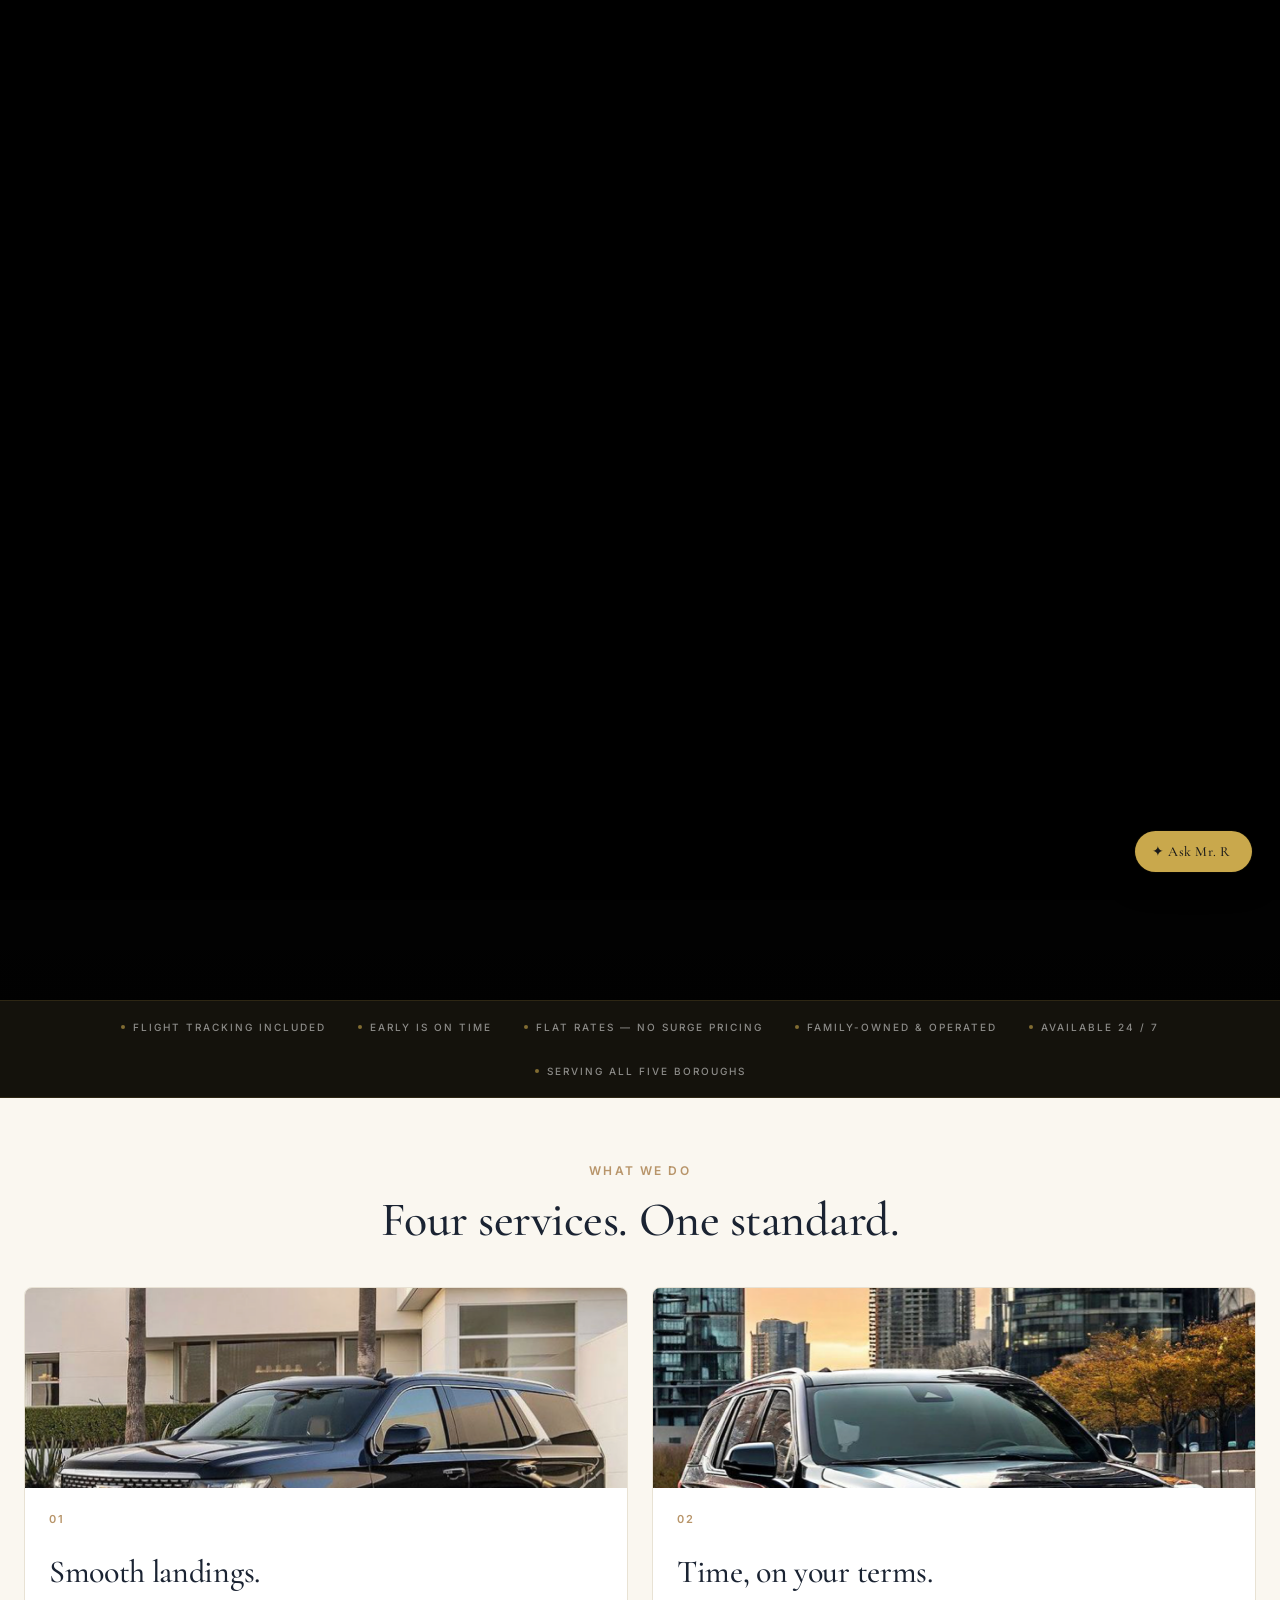
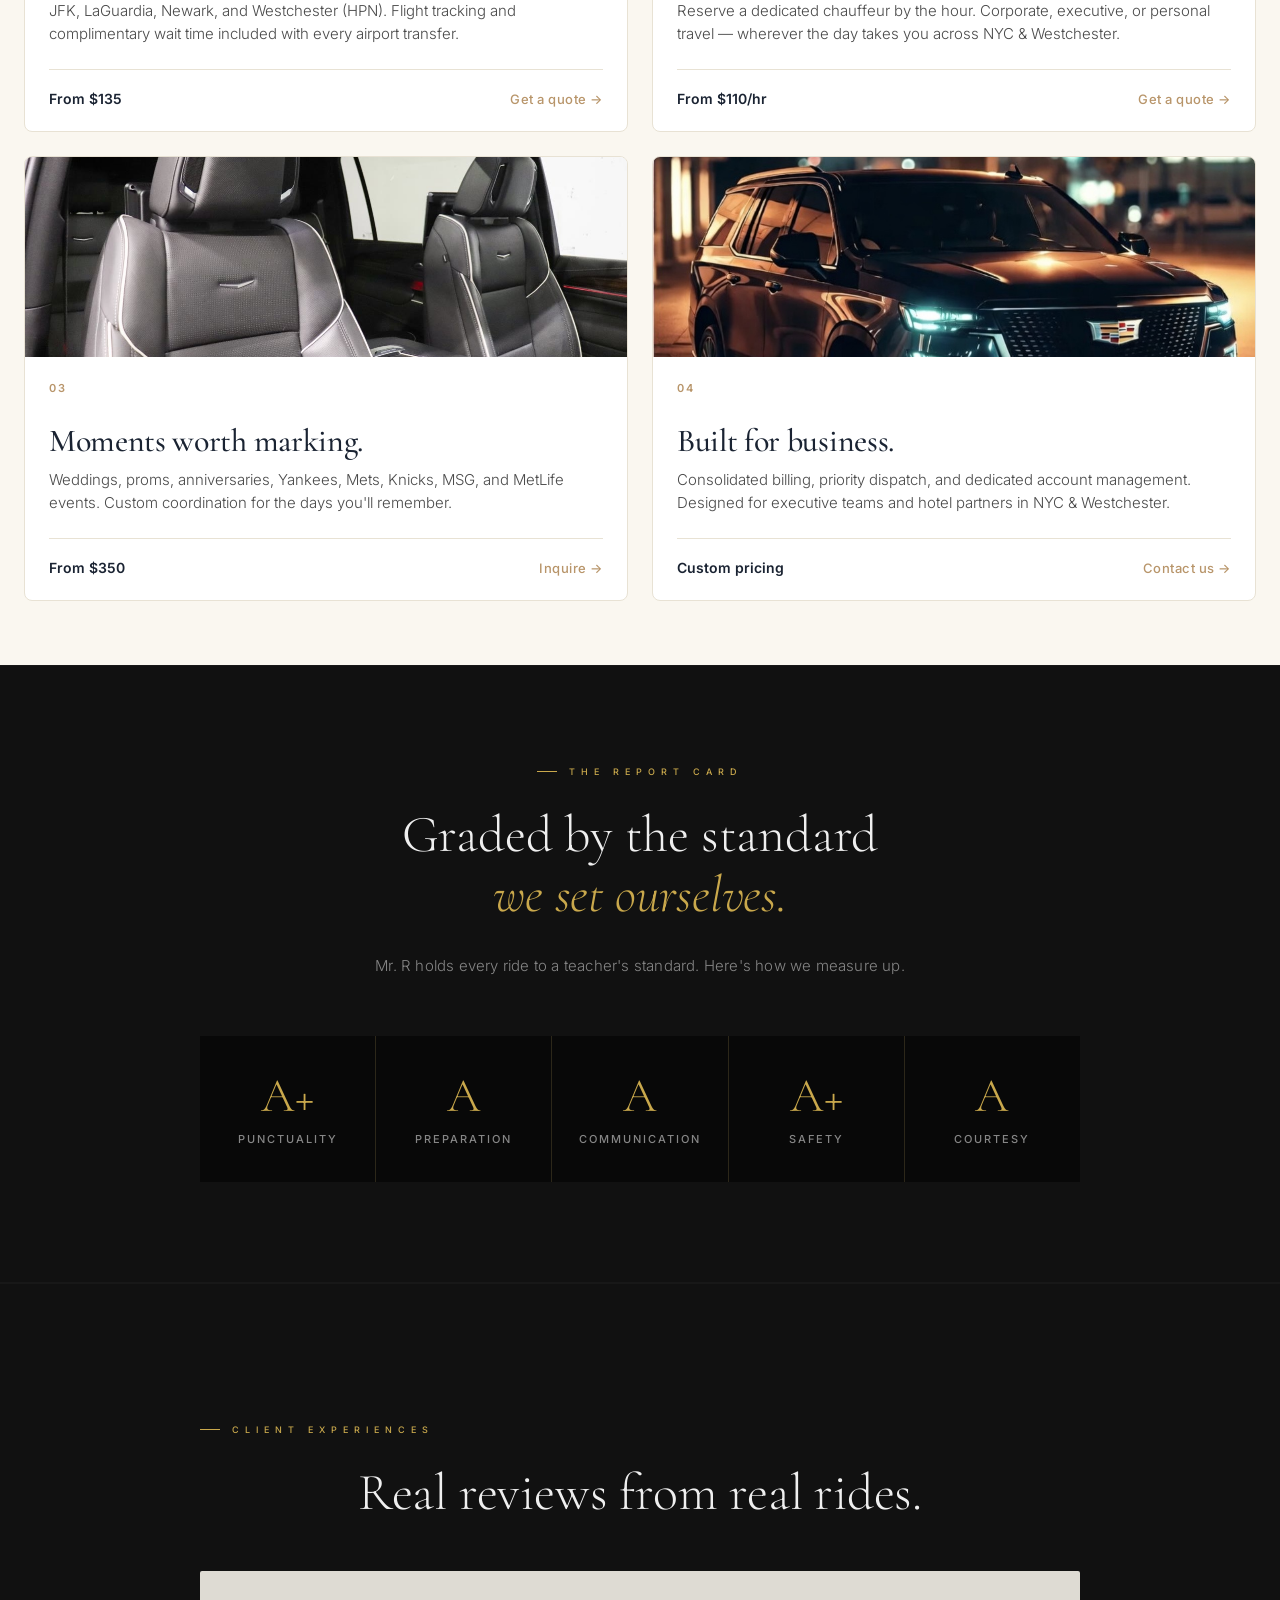
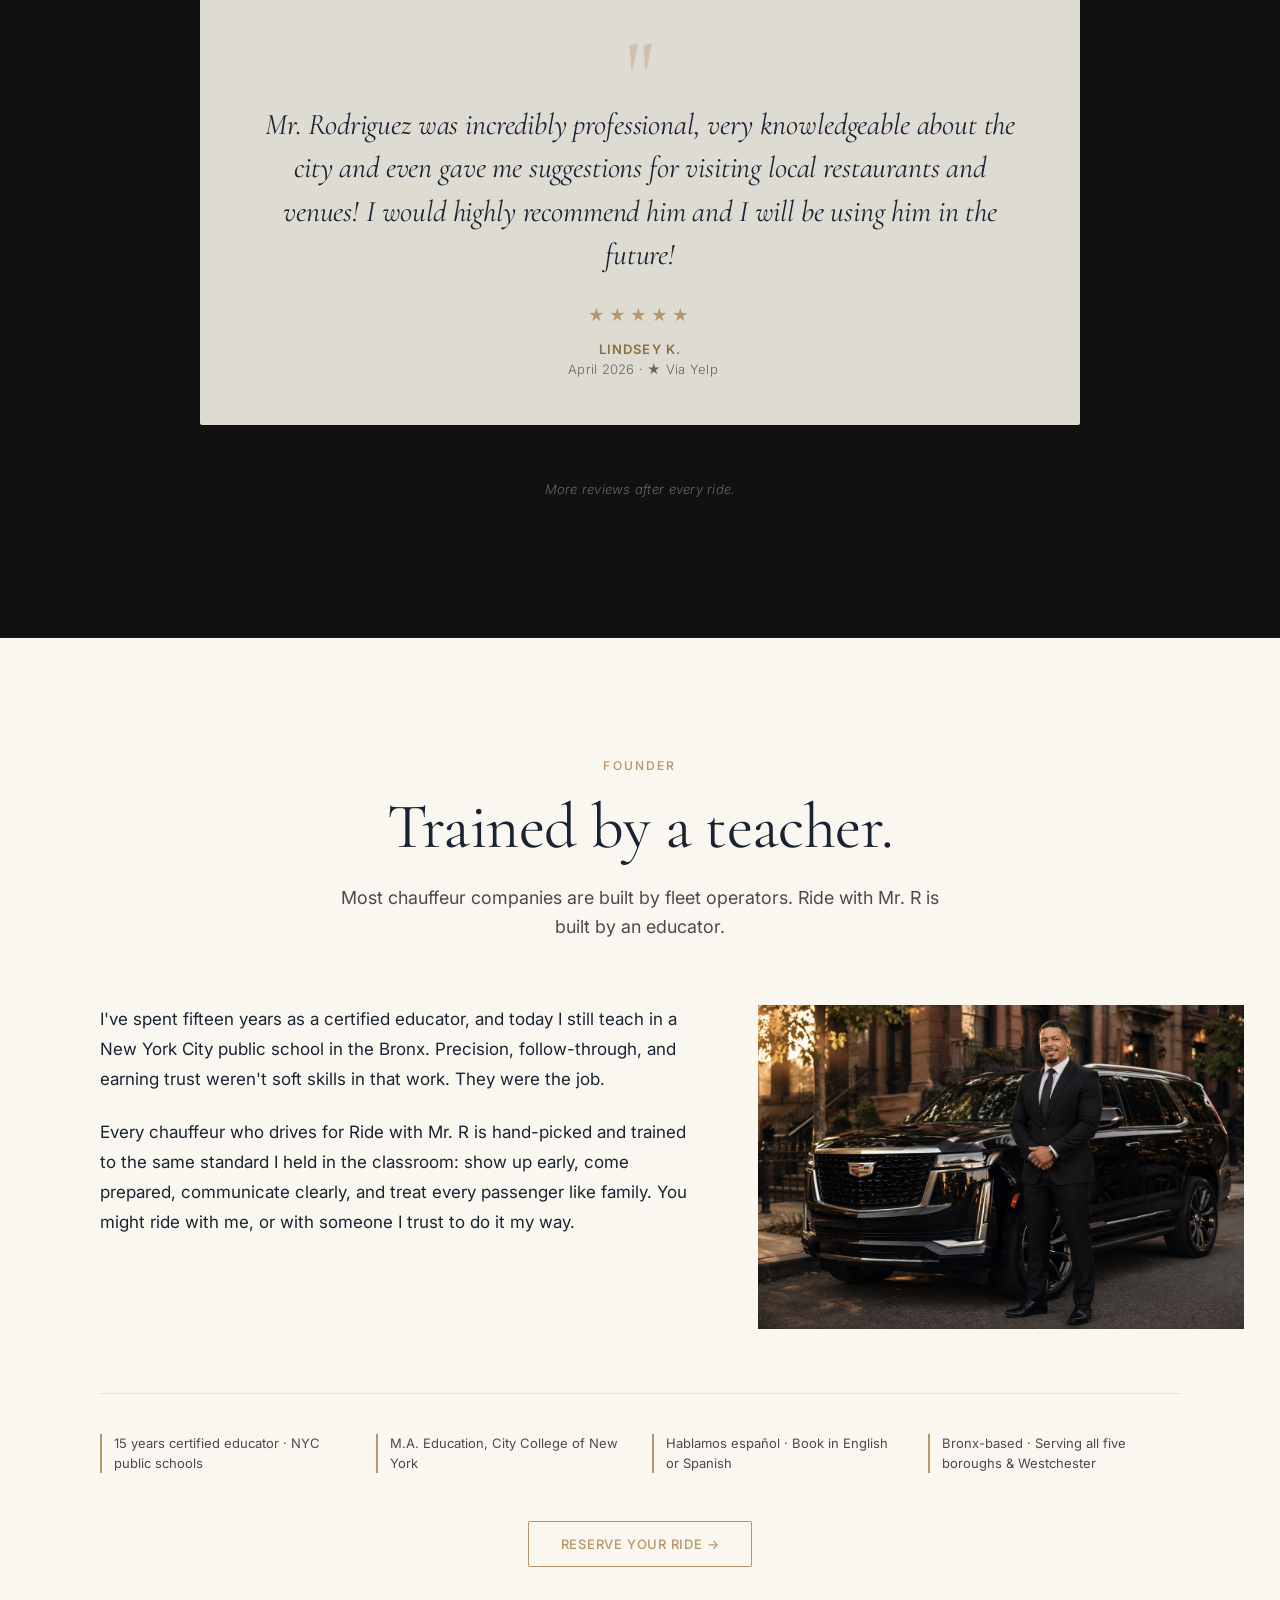
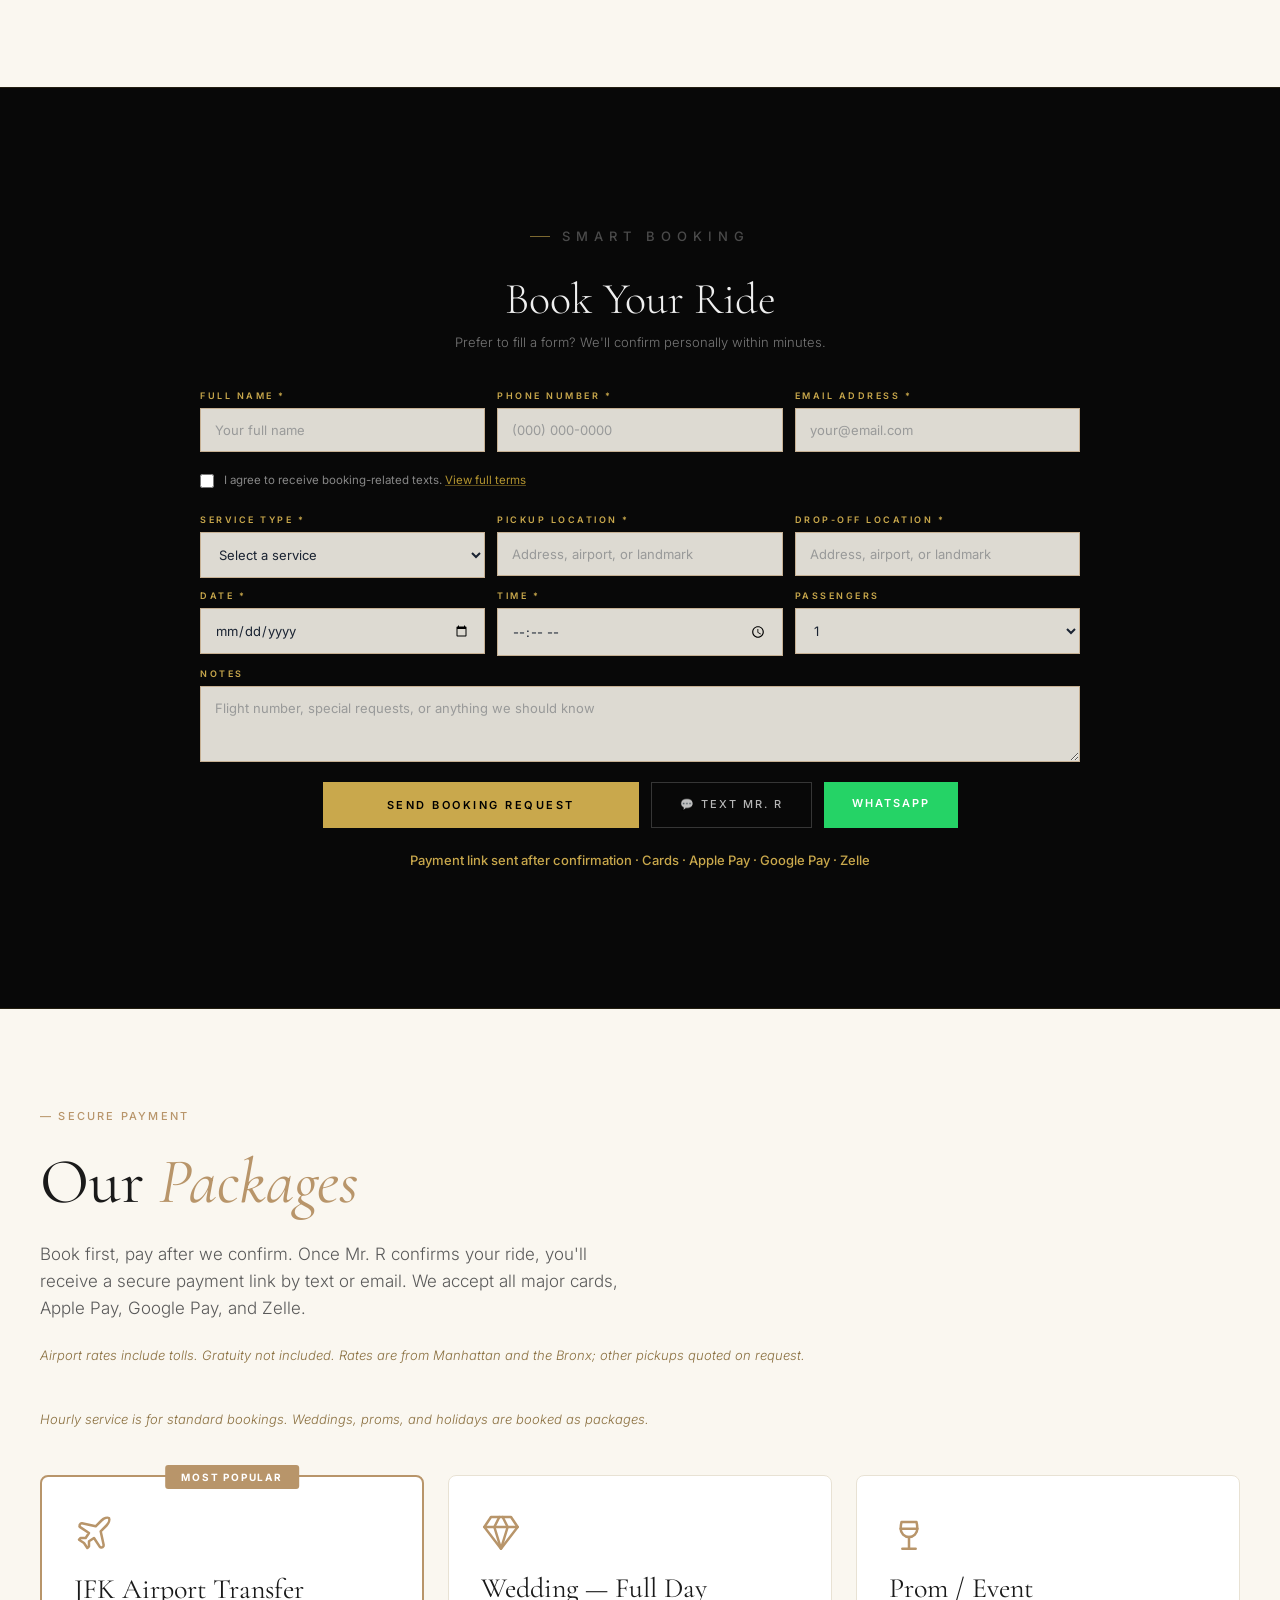
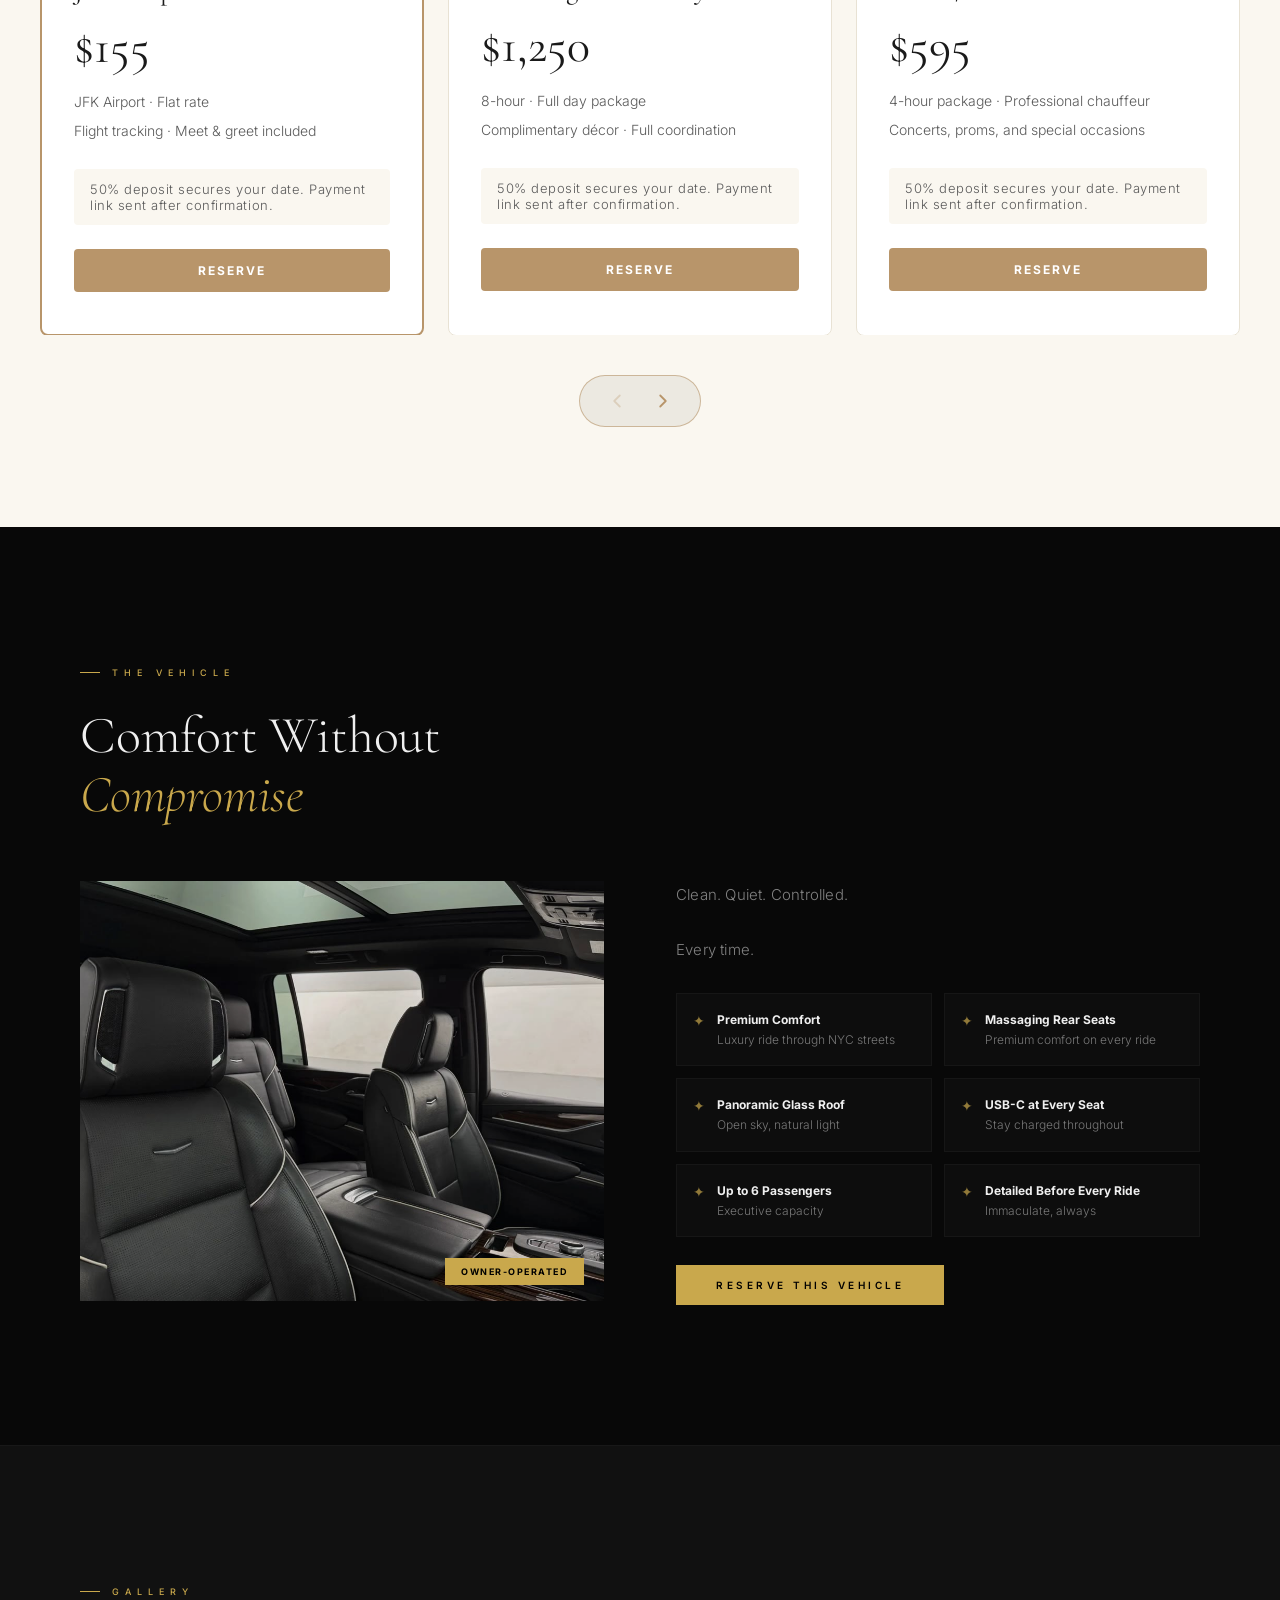
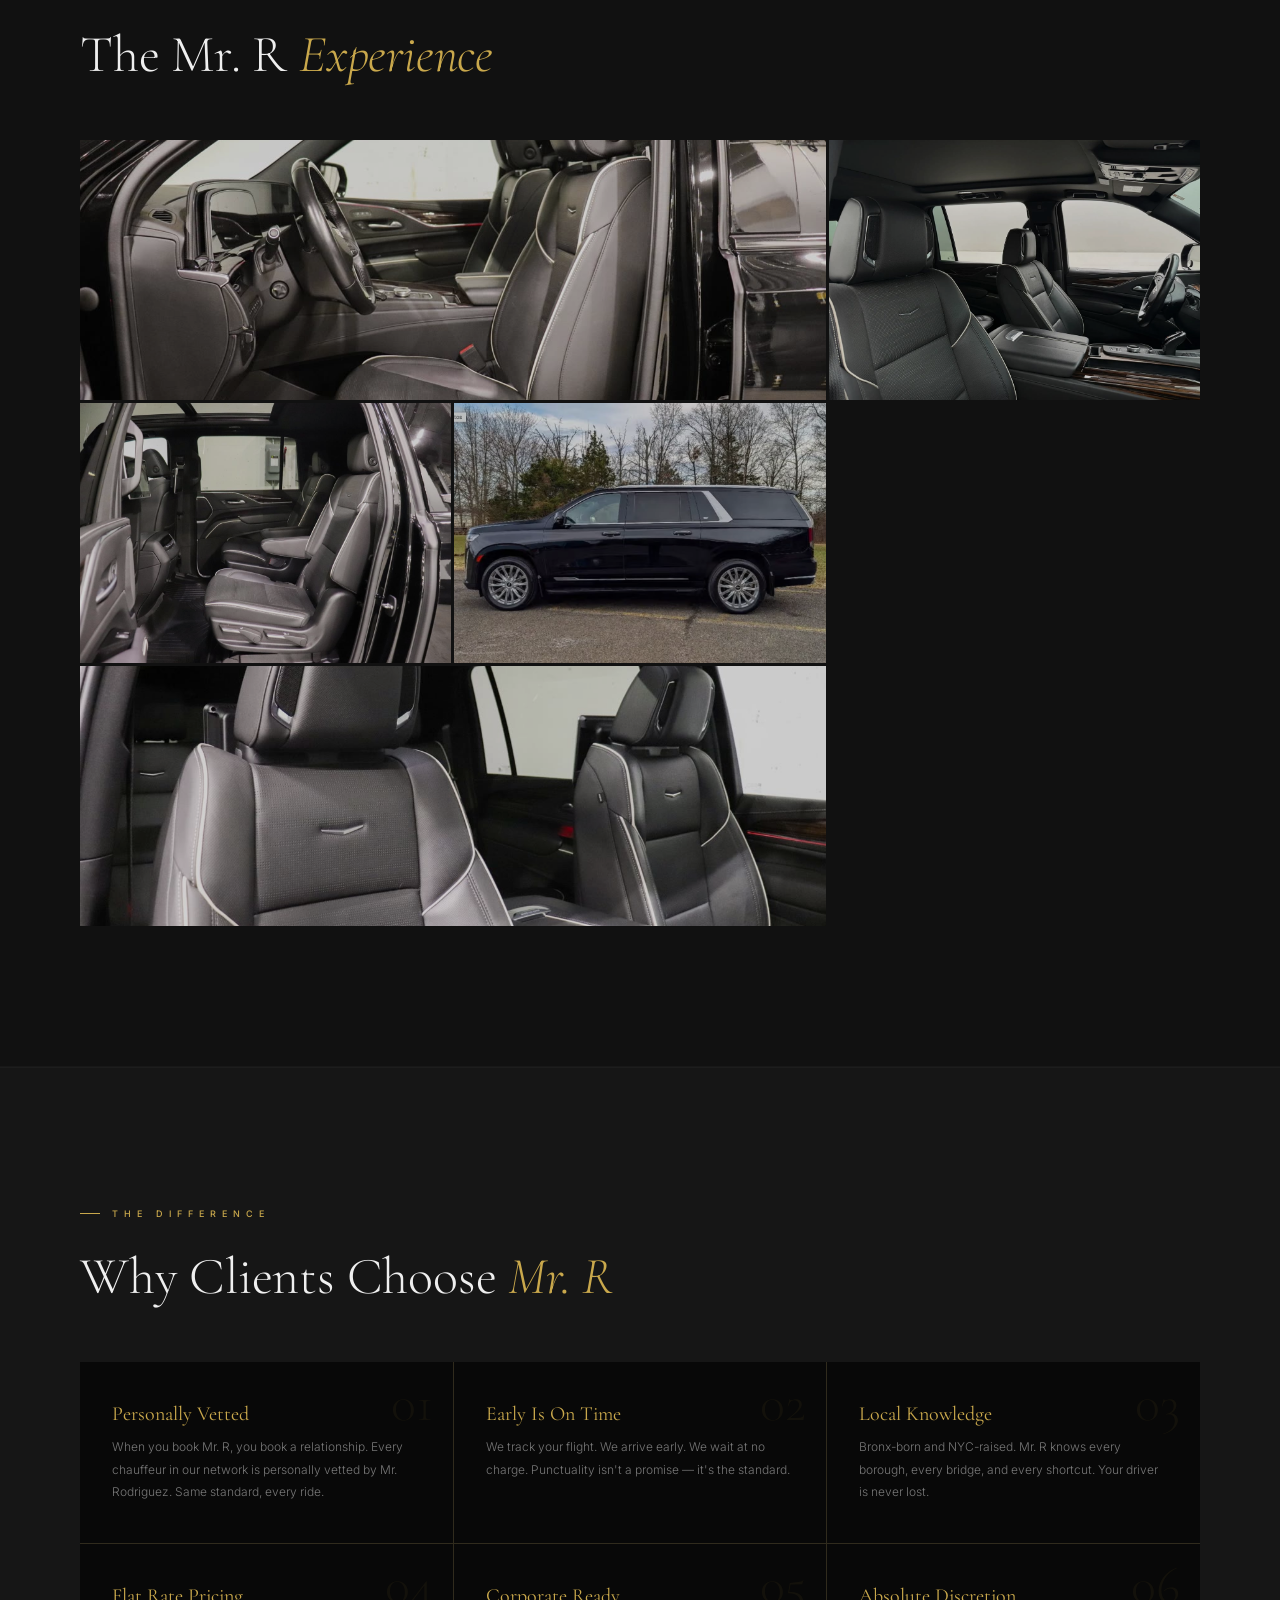
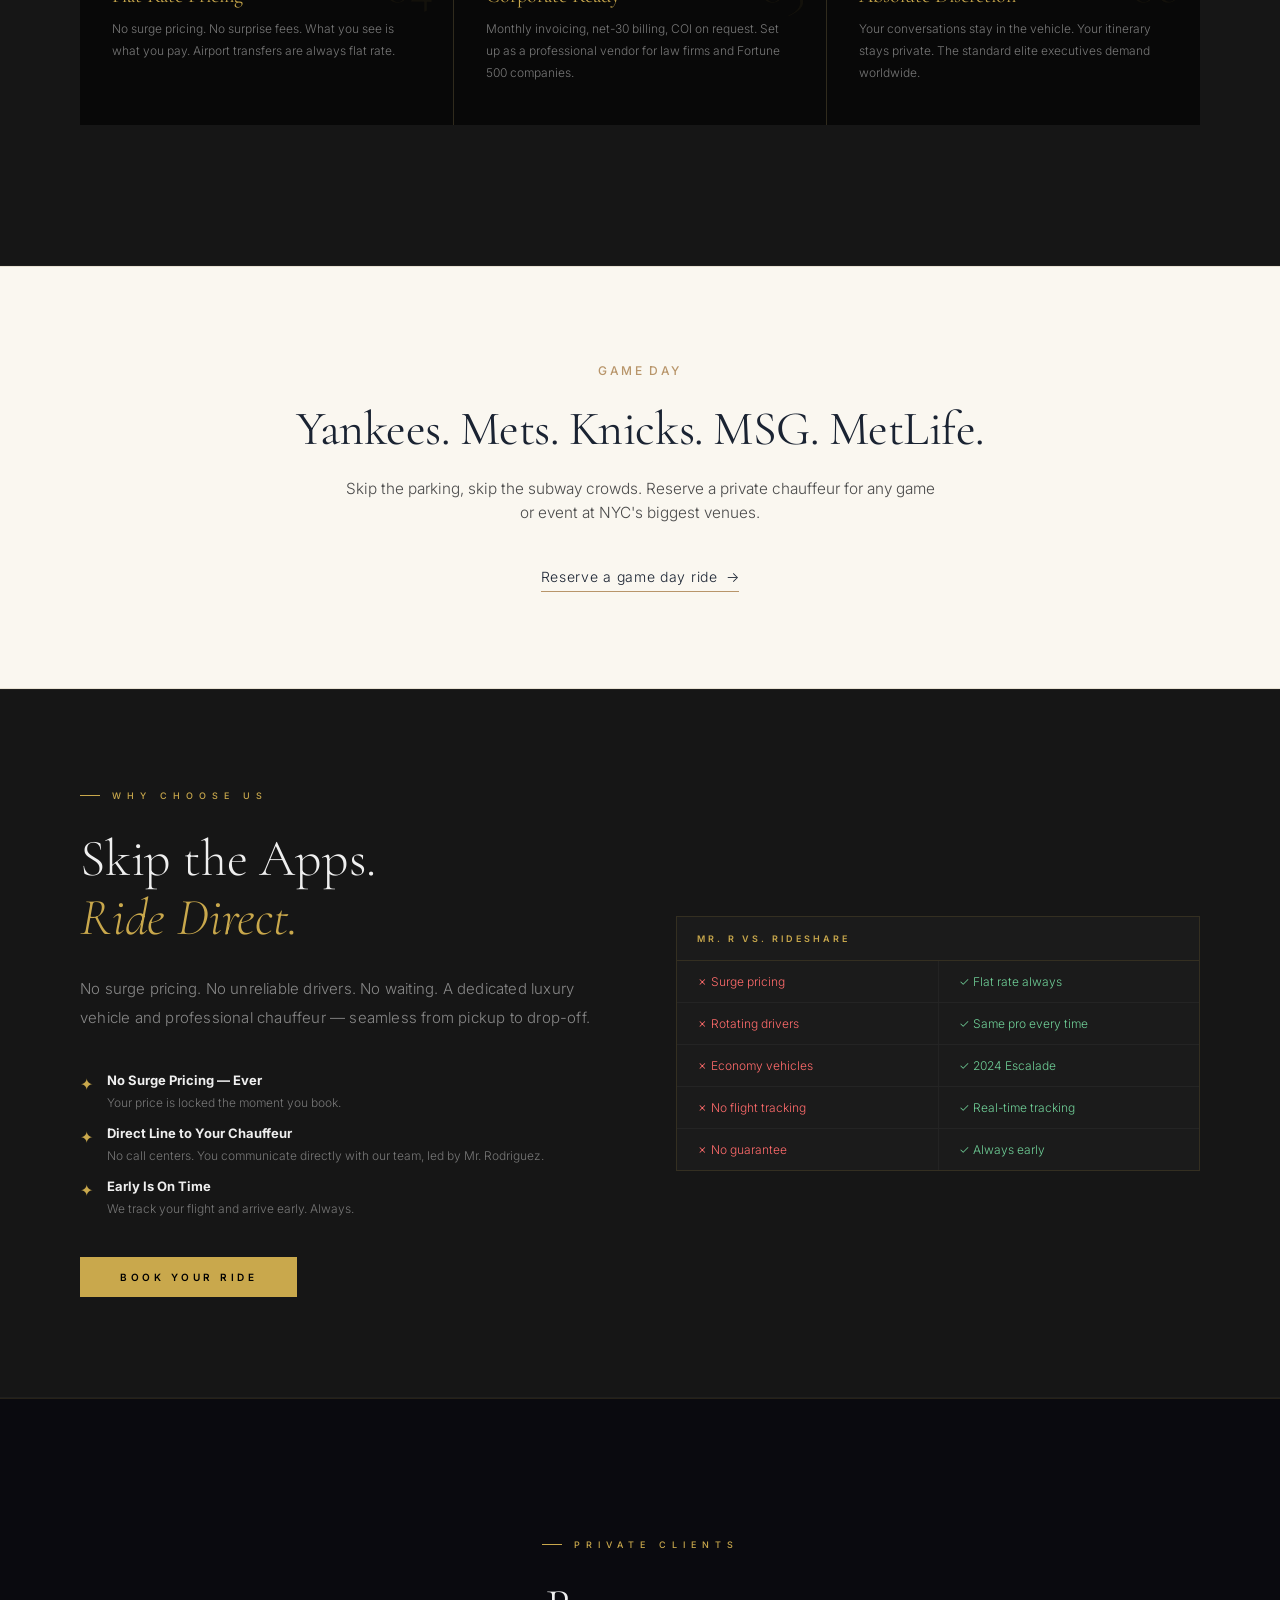
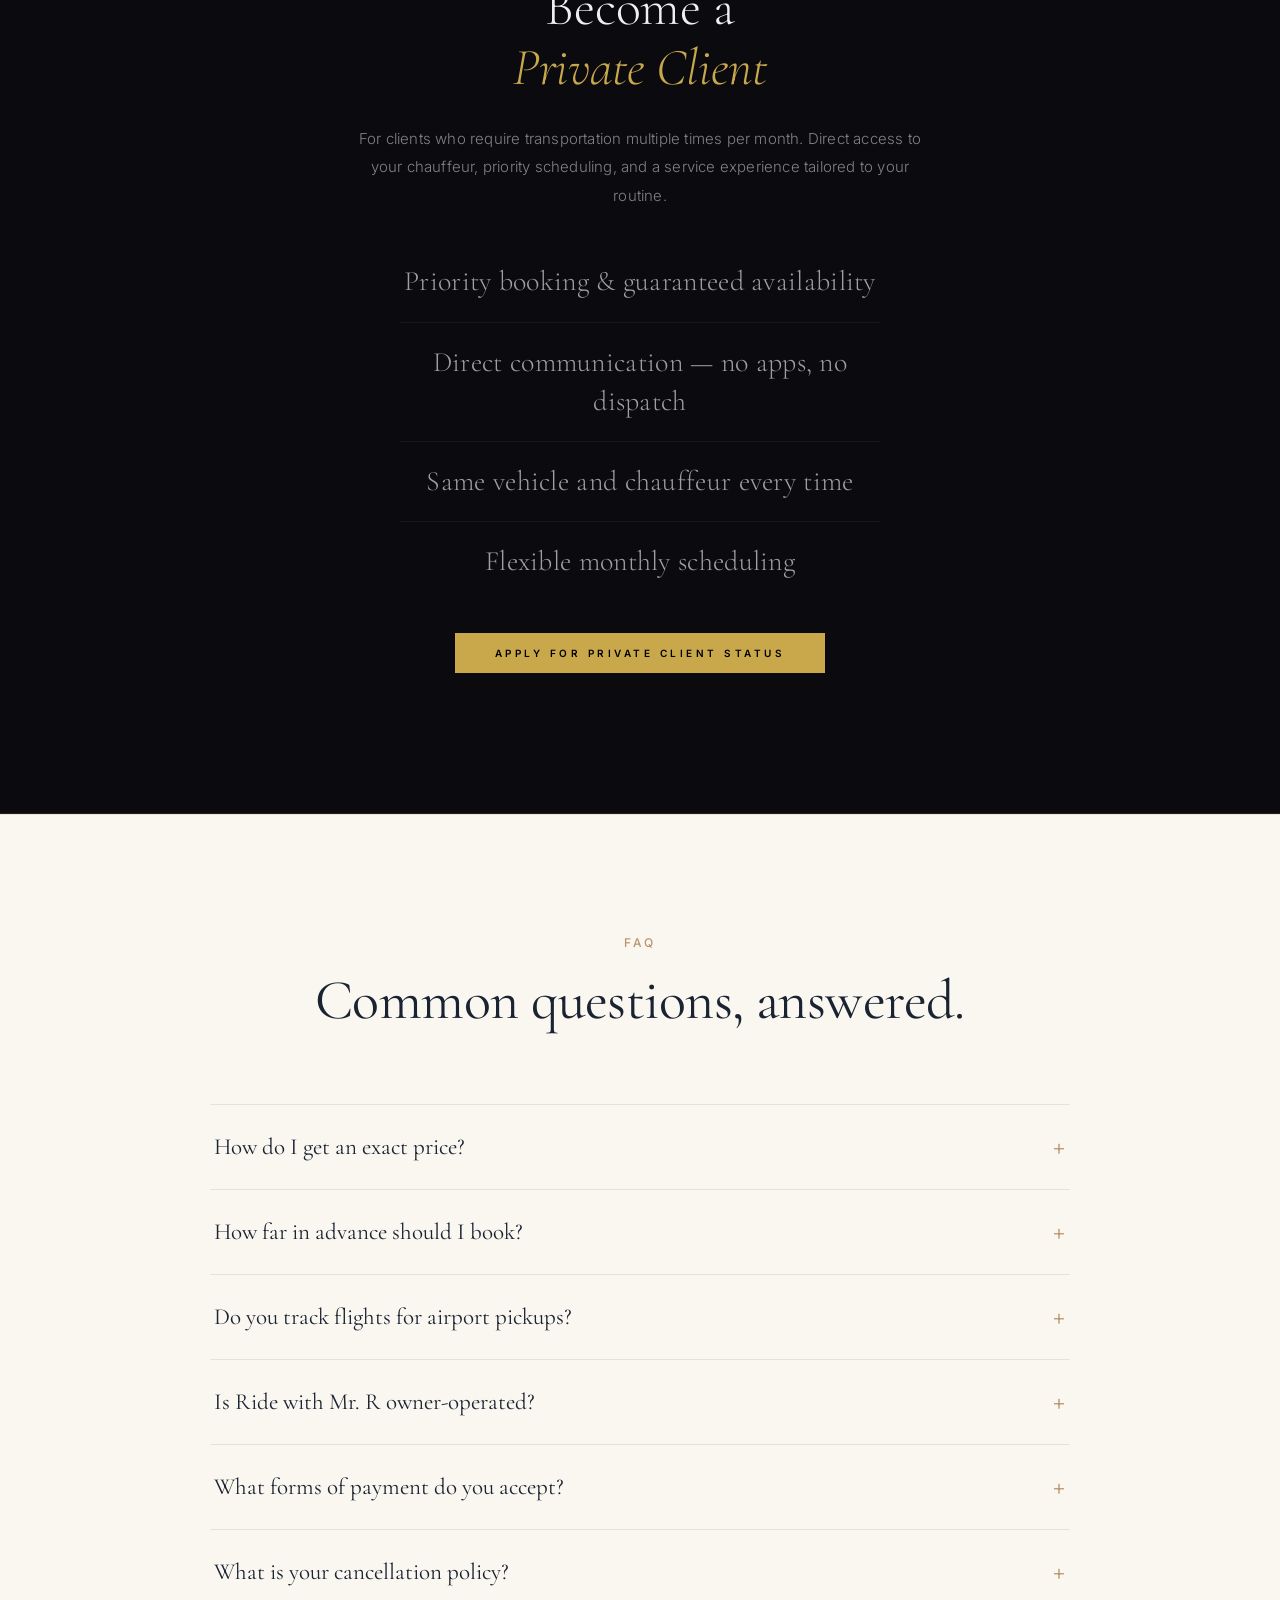
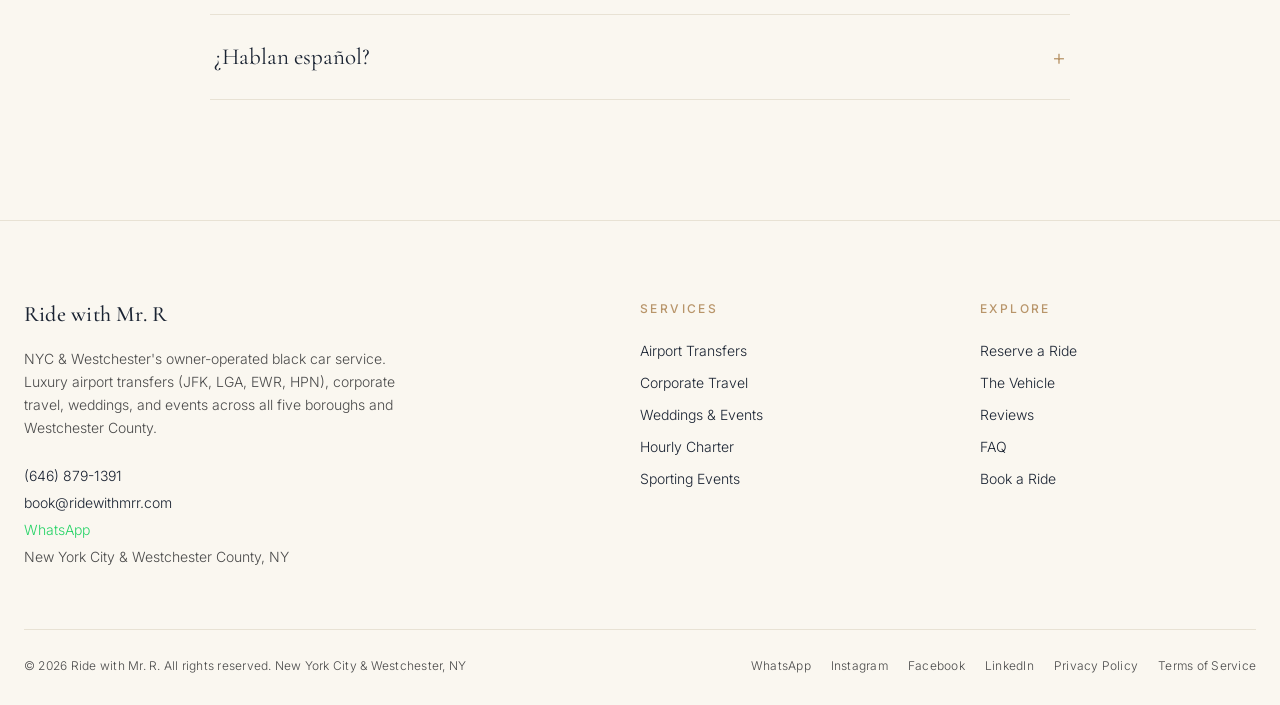
==== commit 34967e6a: "Add WhatsApp button to booking form, floating mobile button, and footer - WhatsApp button next to Su" ====
--- a/index.html
+++ b/index.html
@@ -1634,6 +1634,12 @@
   box-shadow: 0 0 0 3px rgba(184, 149, 106, 0.15);
 }
 
+
+/* ── Floating WhatsApp button (mobile) ── */
+.wa-float{display:none;position:fixed;bottom:24px;left:20px;z-index:998;width:56px;height:56px;border-radius:50%;background:#25D366;box-shadow:0 4px 16px rgba(0,0,0,0.3);align-items:center;justify-content:center;transition:transform 0.3s ease,box-shadow 0.3s ease;text-decoration:none;}
+.wa-float:hover{transform:scale(1.08);box-shadow:0 6px 24px rgba(37,211,102,0.4);}
+.wa-float svg{width:28px;height:28px;fill:#fff;}
+@media(max-width:768px){.wa-float{display:flex;}}
 </style>
 </head>
 <body>
@@ -2014,7 +2020,7 @@
       </div>
       <div class="fg full"><label>Notes</label><textarea rows="3" id="f_notes" name="Notes" placeholder="Flight number, special requests, or anything we should know"></textarea></div>
       <div class="form-status" id="formStatus"></div>
-      <div class="form-submit" style="display:flex;gap:12px;justify-content:center;flex-wrap:wrap;"><button type="submit" id="submitBtn">Send Booking Request</button><a href="sms:6468791391" class="btn-outline" style="padding:14px 28px;font-size:11px;font-weight:500;letter-spacing:2px;text-transform:uppercase;text-decoration:none;display:inline-block;">💬 Text Mr. R</a></div>
+      <div class="form-submit" style="display:flex;gap:12px;justify-content:center;flex-wrap:wrap;"><button type="submit" id="submitBtn">Send Booking Request</button><a href="sms:6468791391" class="btn-outline" style="padding:14px 28px;font-size:11px;font-weight:500;letter-spacing:2px;text-transform:uppercase;text-decoration:none;display:inline-block;">💬 Text Mr. R</a><a href="https://wa.me/16468791391?text=Hi%20Mr.%20R%2C%20I%27d%20like%20to%20book%20a%20ride.%20Pickup%3A%20%20Drop-off%3A%20%20Date%2FTime%3A%20%20Passengers%3A" target="_blank" rel="noopener" style="background:#25D366;color:#fff;padding:14px 28px;font-size:11px;font-weight:600;letter-spacing:2px;text-transform:uppercase;text-decoration:none;display:inline-block;transition:background 0.3s;">WhatsApp</a></div>
     </form>
     <div style="text-align:center;margin-top:24px;">
       <p style="font-size:13px;color:var(--gold);font-weight:500;">Payment link sent after confirmation · Cards · Apple Pay · Google Pay · Zelle</p>
@@ -2367,6 +2373,11 @@
 </section>
 
 
+<!-- Floating WhatsApp button (mobile) -->
+<a href="https://wa.me/16468791391?text=Hi%20Mr.%20R%2C%20I%27d%20like%20to%20book%20a%20ride.%20Pickup%3A%20%20Drop-off%3A%20%20Date%2FTime%3A%20%20Passengers%3A" target="_blank" rel="noopener" class="wa-float" aria-label="Message on WhatsApp">
+  <svg viewBox="0 0 24 24" xmlns="http://www.w3.org/2000/svg"><path d="M17.472 14.382c-.297-.149-1.758-.867-2.03-.967-.273-.099-.471-.148-.67.15-.197.297-.767.966-.94 1.164-.173.199-.347.223-.644.075-.297-.15-1.255-.463-2.39-1.475-.883-.788-1.48-1.761-1.653-2.059-.173-.297-.018-.458.13-.606.134-.133.298-.347.446-.52.149-.174.198-.298.298-.497.099-.198.05-.371-.025-.52-.075-.149-.669-1.612-.916-2.207-.242-.579-.487-.5-.669-.51-.173-.008-.371-.01-.57-.01-.198 0-.52.074-.792.372-.272.297-1.04 1.016-1.04 2.479 0 1.462 1.065 2.875 1.213 3.074.149.198 2.096 3.2 5.077 4.487.709.306 1.262.489 1.694.625.712.227 1.36.195 1.871.118.571-.085 1.758-.719 2.006-1.413.248-.694.248-1.289.173-1.413-.074-.124-.272-.198-.57-.347m-5.421 7.403h-.004a9.87 9.87 0 01-5.031-1.378l-.361-.214-3.741.982.998-3.648-.235-.374a9.86 9.86 0 01-1.51-5.26c.001-5.45 4.436-9.884 9.888-9.884 2.64 0 5.122 1.03 6.988 2.898a9.825 9.825 0 012.893 6.994c-.003 5.45-4.437 9.884-9.885 9.884m8.413-18.297A11.815 11.815 0 0012.05 0C5.495 0 .16 5.335.157 11.892c0 2.096.547 4.142 1.588 5.945L.057 24l6.305-1.654a11.882 11.882 0 005.683 1.448h.005c6.554 0 11.89-5.335 11.893-11.893a11.821 11.821 0 00-3.48-8.413z"/></svg>
+</a>
+
 <!-- ══ FOOTER ══ -->
 <footer class="footer-rds">
   <div class="footer-rds-inner">
@@ -2377,6 +2388,7 @@
         <div class="footer-rds-contact">
           <a href="tel:6468791391">(646) 879-1391</a>
           <a href="mailto:book@ridewithmrr.com">book@ridewithmrr.com</a>
+          <a href="https://wa.me/16468791391?text=Hi%20Mr.%20R%2C%20I%27d%20like%20to%20book%20a%20ride.%20Pickup%3A%20%20Drop-off%3A%20%20Date%2FTime%3A%20%20Passengers%3A" target="_blank" rel="noopener" style="color:#25D366;">WhatsApp</a>
           <span>New York City &amp; Westchester County, NY</span>
         </div>
       </div>
@@ -2397,14 +2409,14 @@
           <li><a href="#fleet">The Vehicle</a></li>
           <li><a href="#reviews">Reviews</a></li>
           <li><a href="#faq">FAQ</a></li>
-          <li><a href="#booking">Price Calculator</a></li>
-          <li><a href="affiliates.html">Partner Program</a></li>
+          <li><a href="#booking">Book a Ride</a></li>
         </ul>
       </div>
     </div>
     <div class="footer-rds-bottom">
       <span>© 2026 Ride with Mr. R. All rights reserved. New York City &amp; Westchester, NY</span>
       <span class="footer-rds-legal">
+        <a href="https://wa.me/16468791391?text=Hi%20Mr.%20R%2C%20I%27d%20like%20to%20book%20a%20ride.%20Pickup%3A%20%20Drop-off%3A%20%20Date%2FTime%3A%20%20Passengers%3A" target="_blank" rel="noopener">WhatsApp</a>
         <a href="https://instagram.com/ridewithmrr" target="_blank">Instagram</a>
         <a href="https://facebook.com/ridewithmrr" target="_blank">Facebook</a>
         <a href="https://www.linkedin.com/in/ridewithmrr" target="_blank">LinkedIn</a>
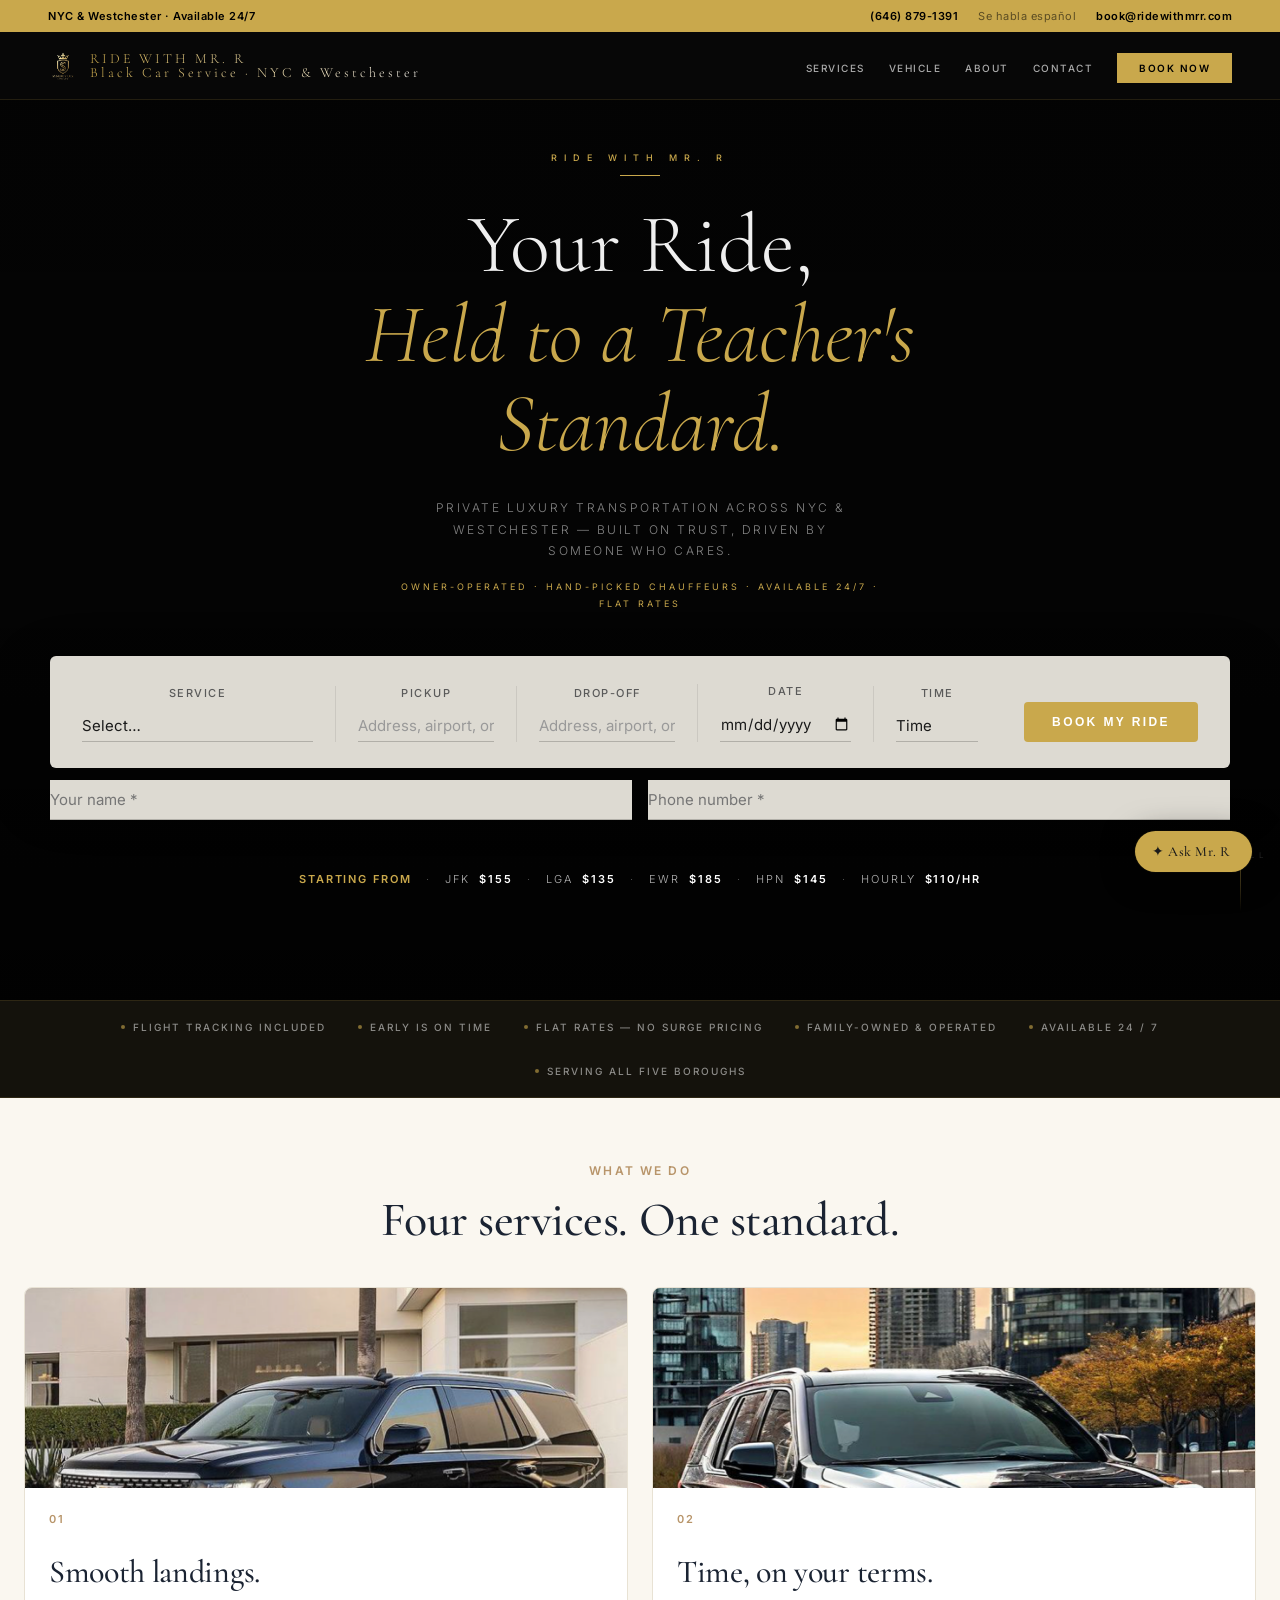
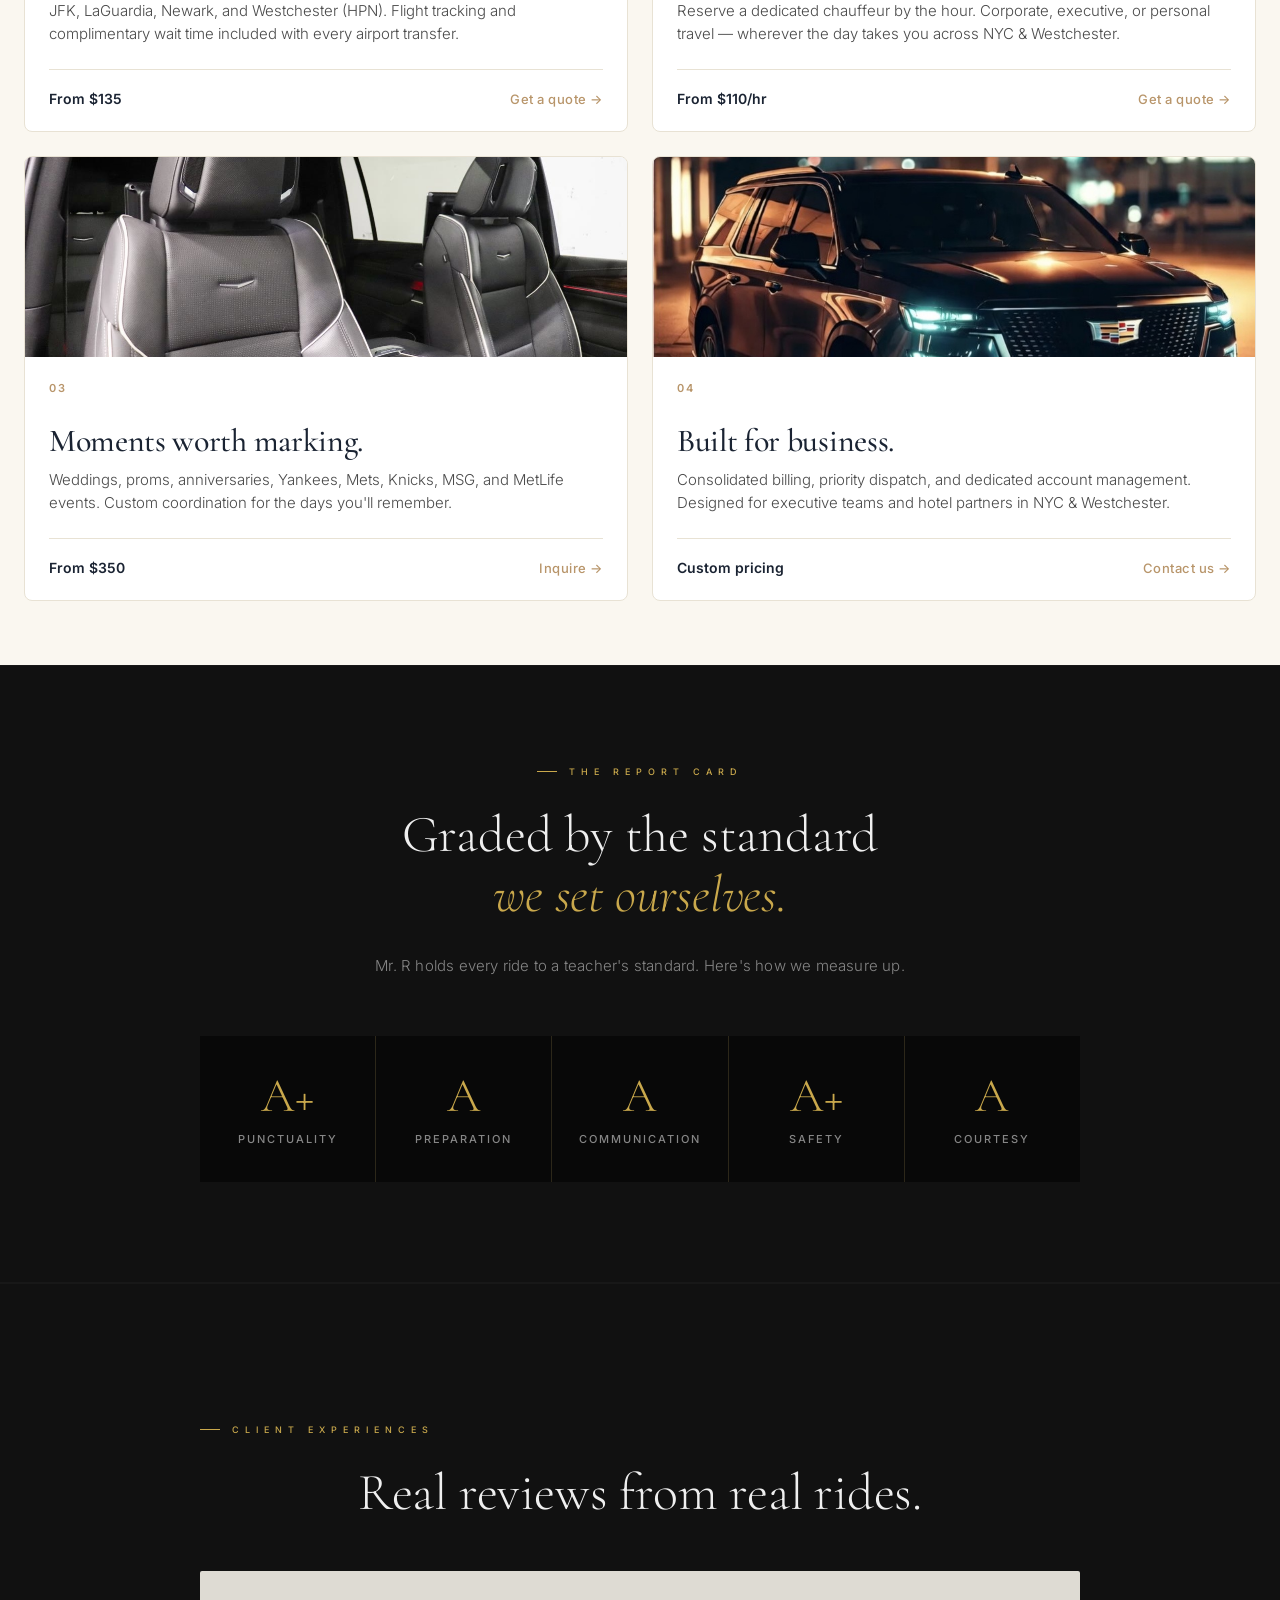
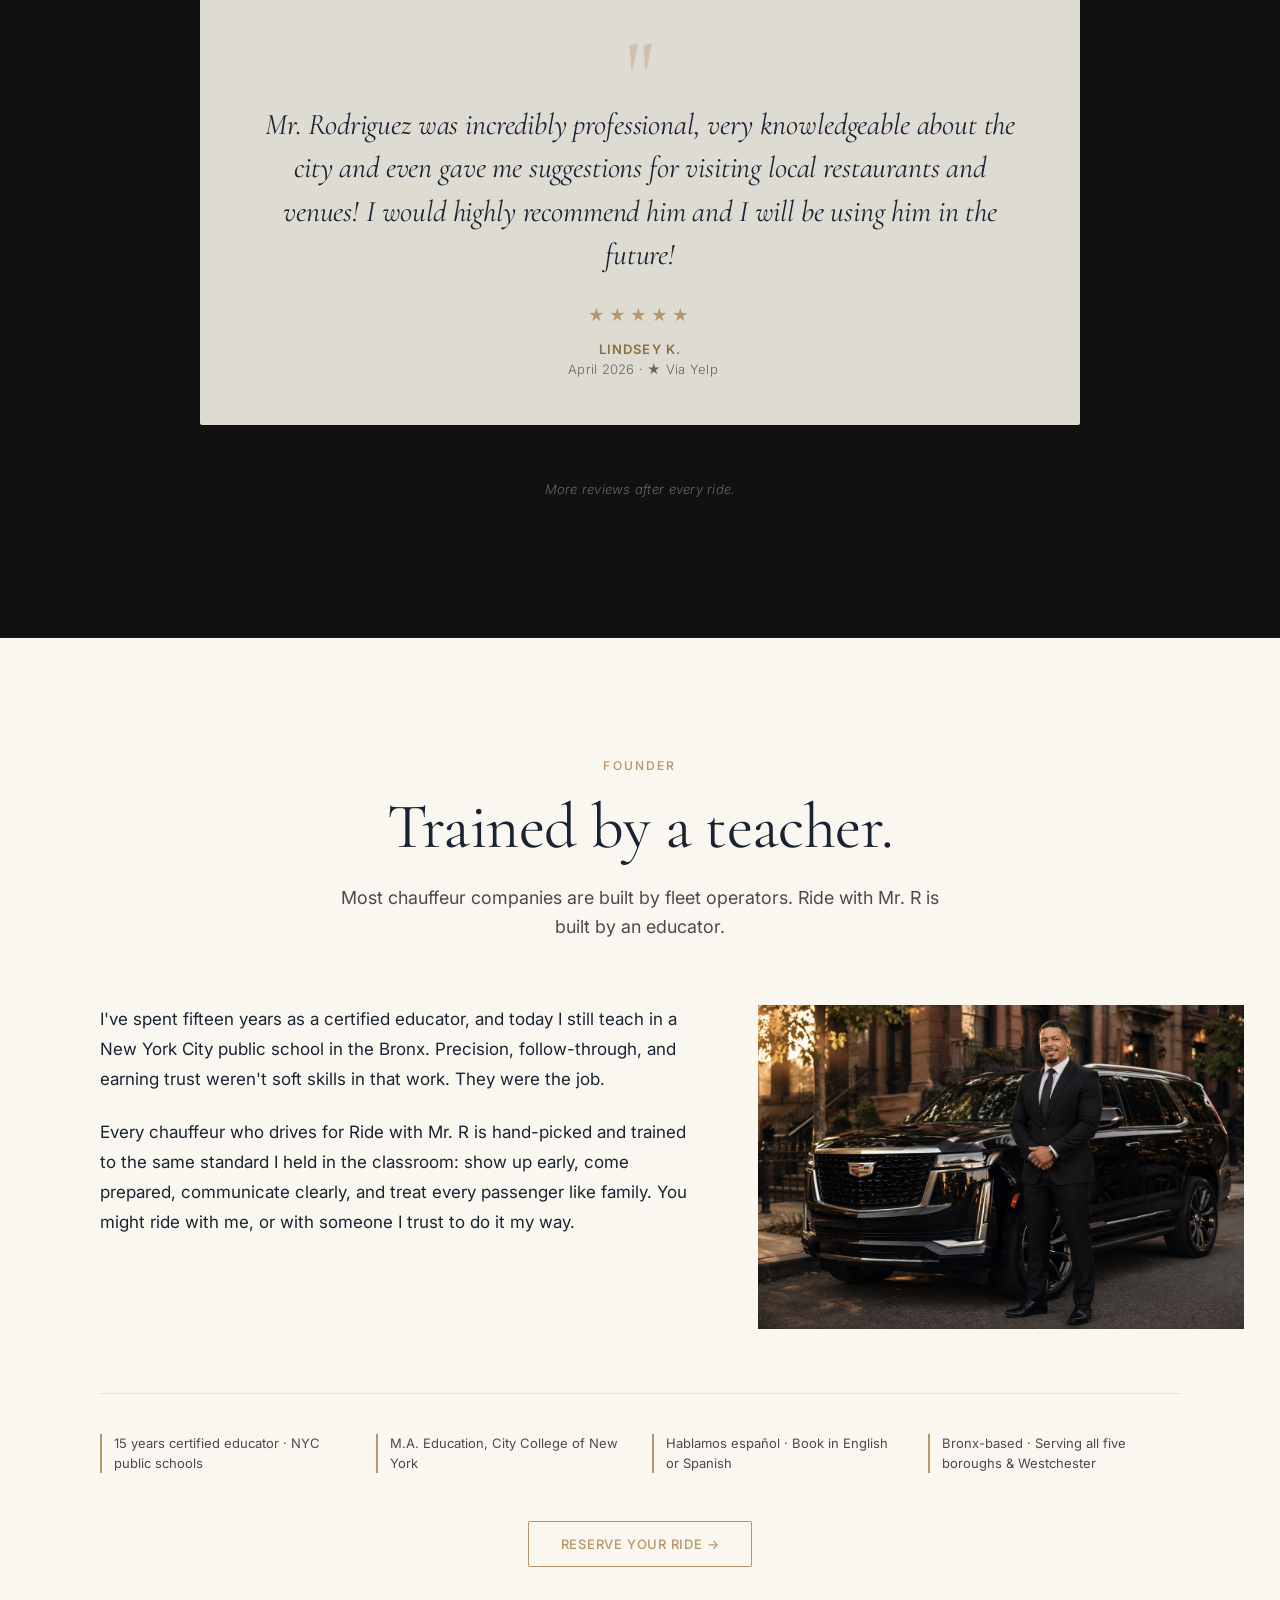
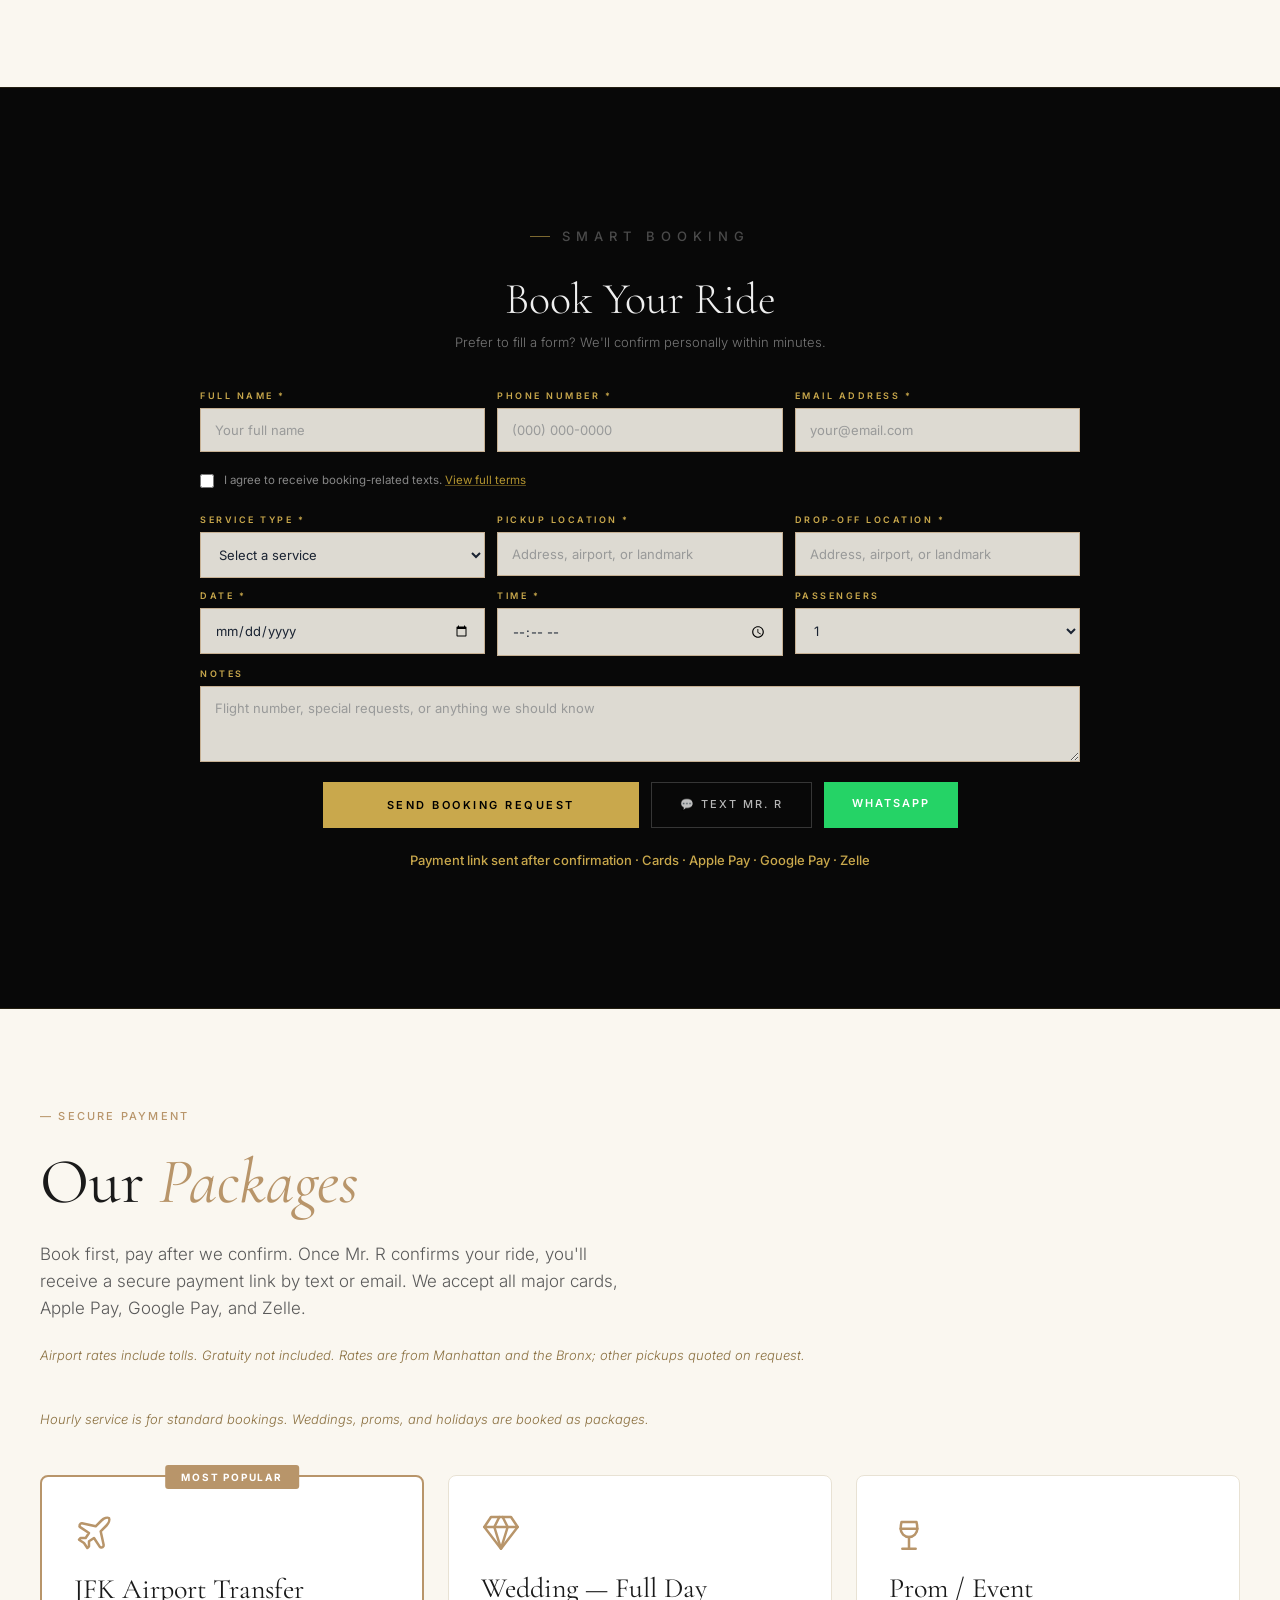
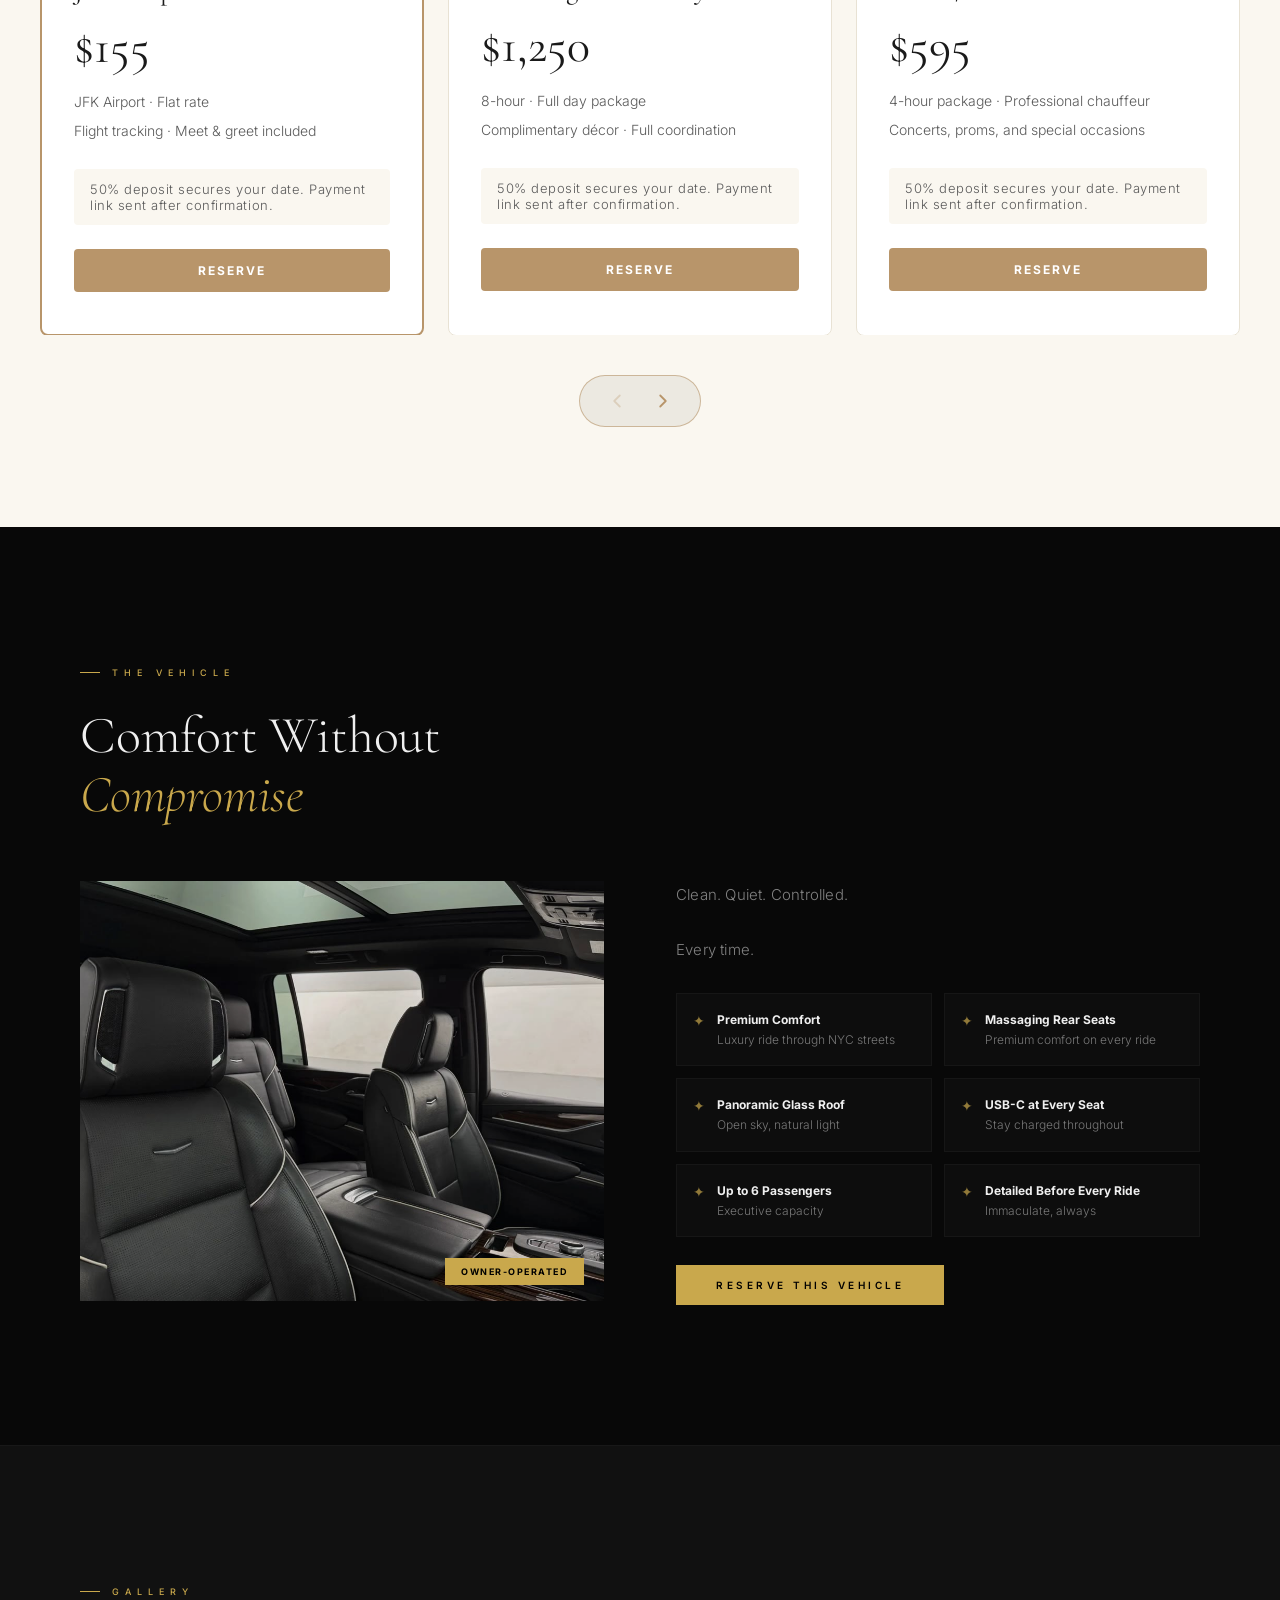
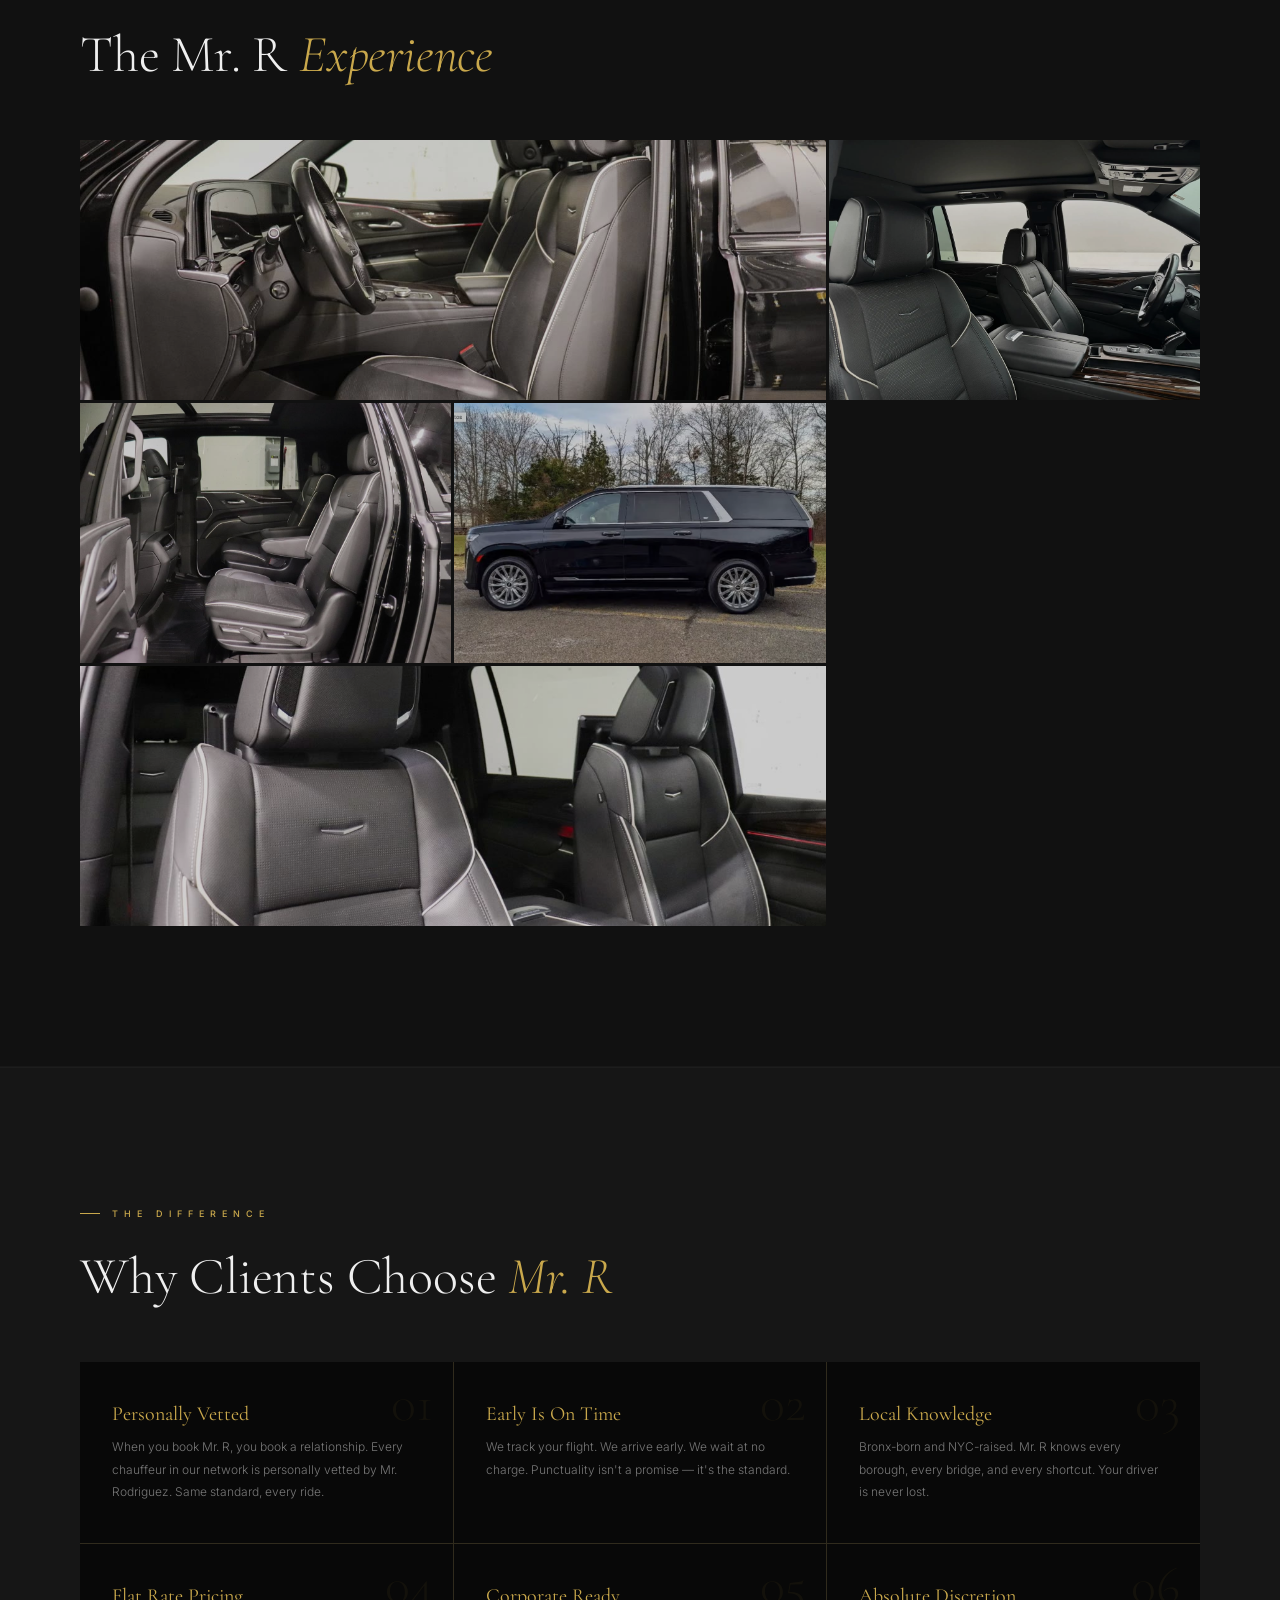
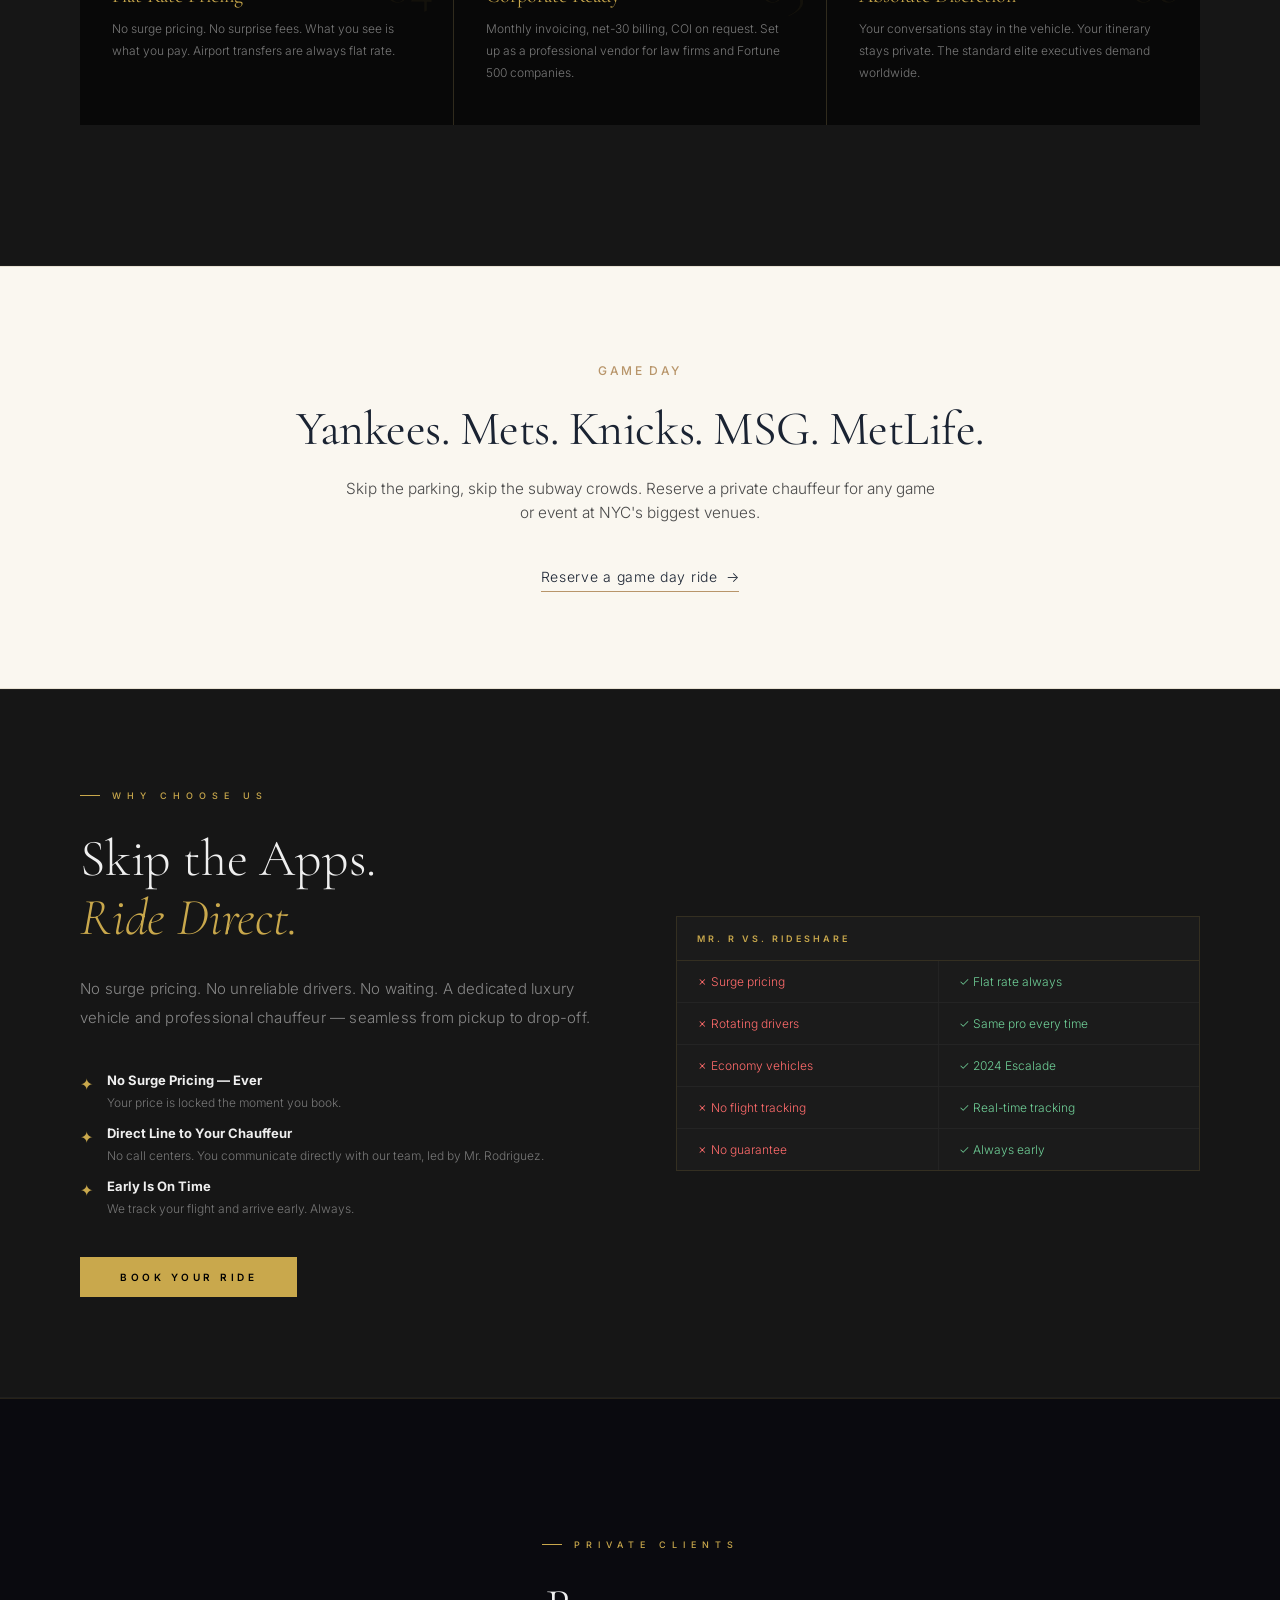
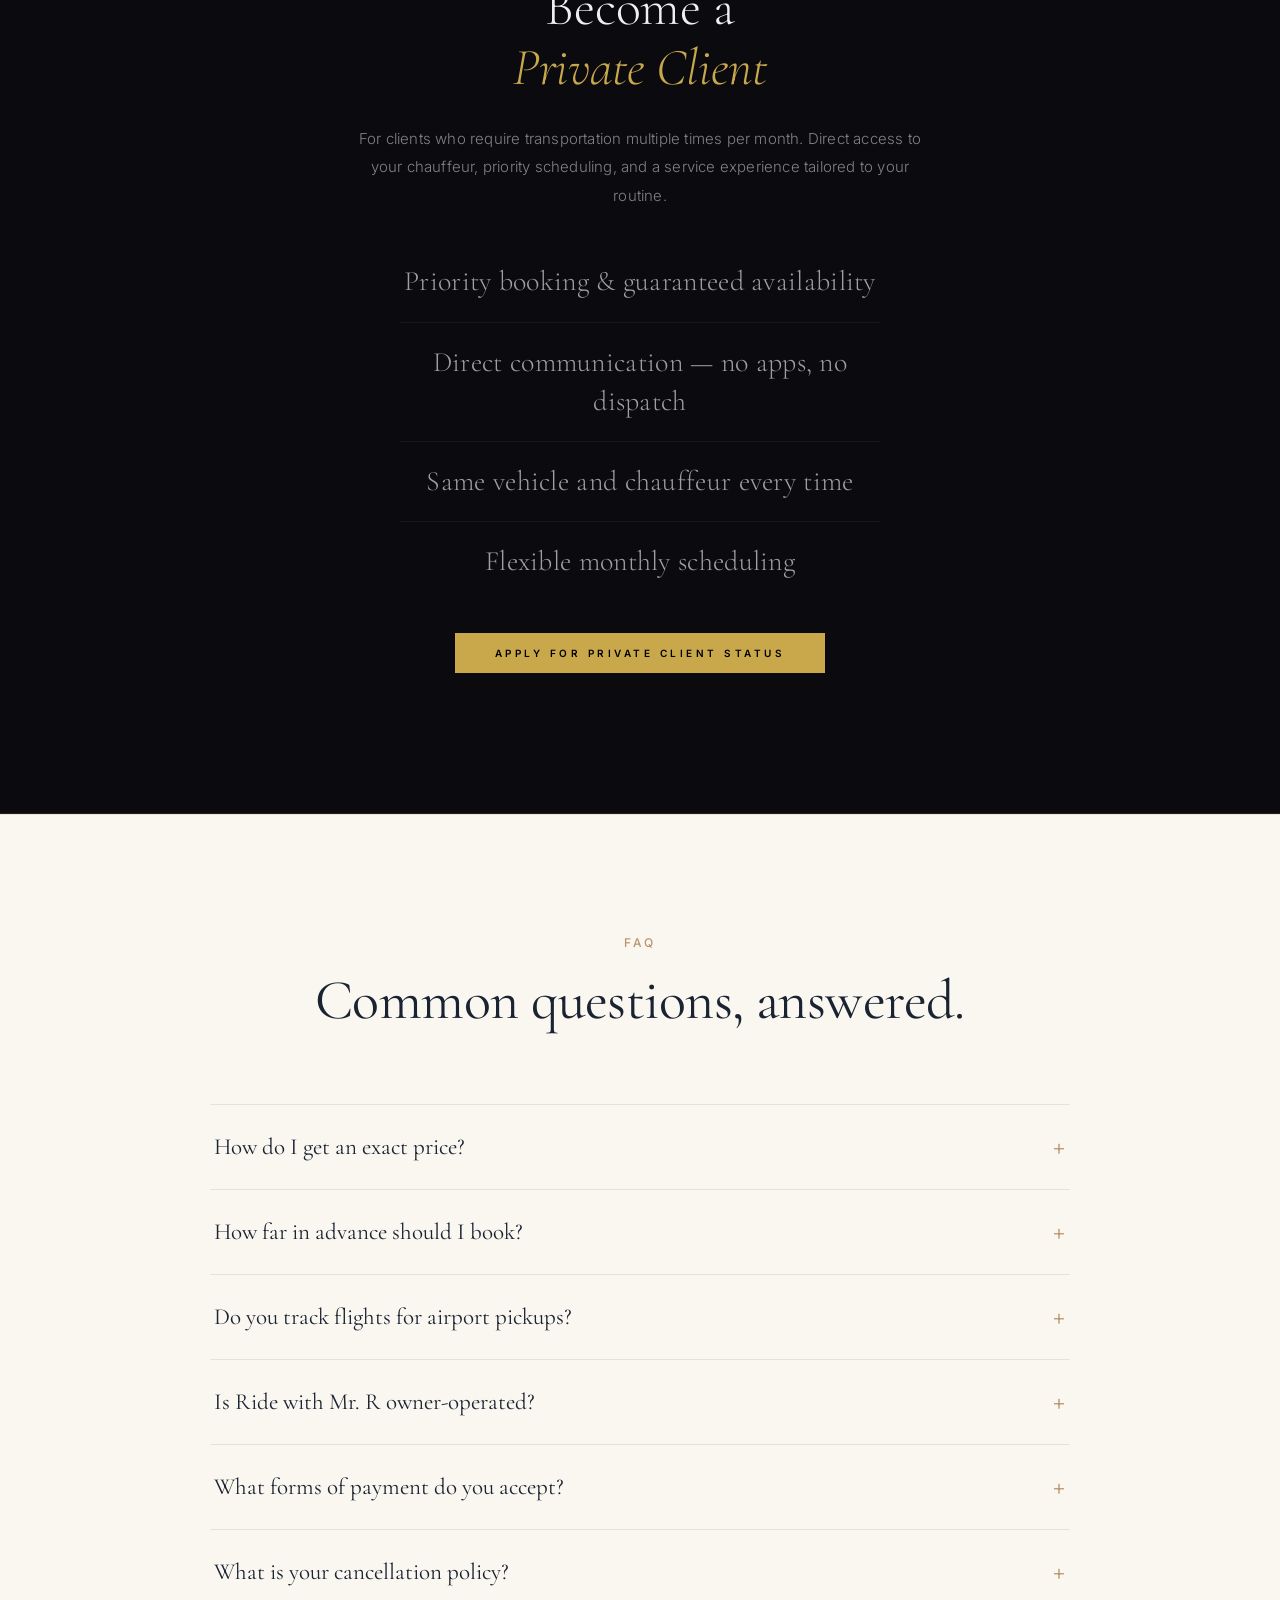
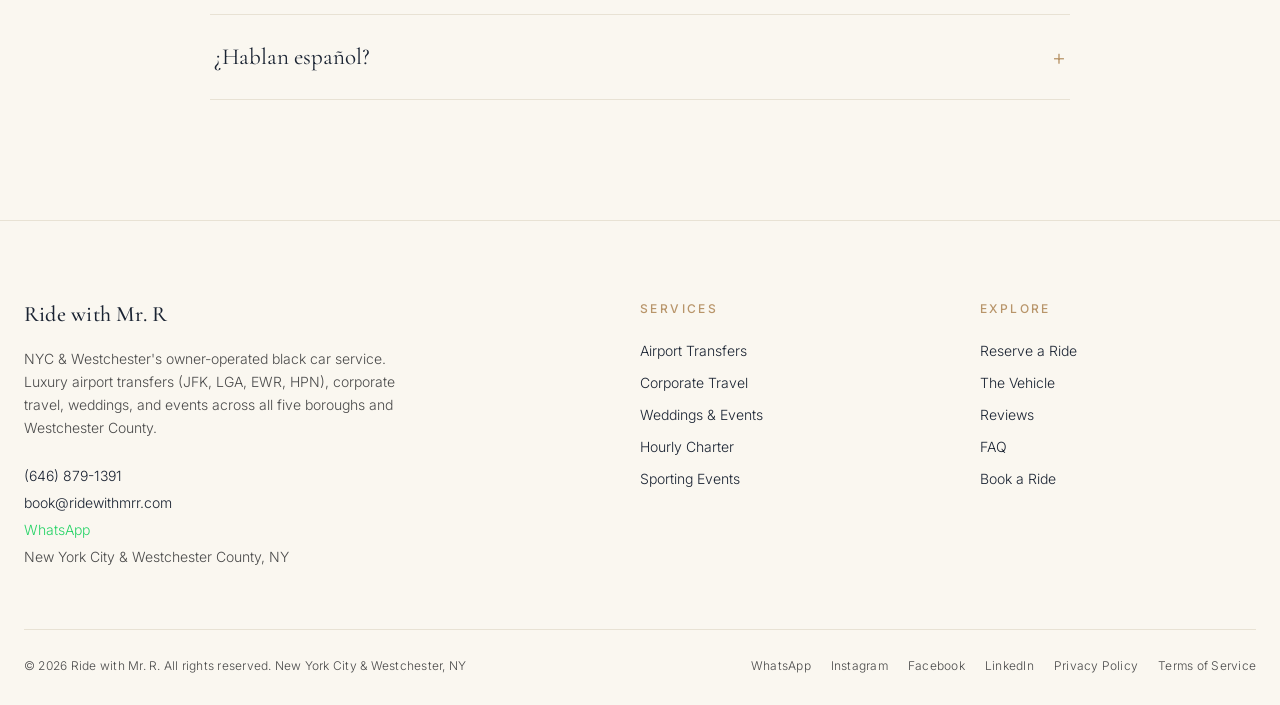
==== commit 6cc453b4: "Hero quote bar: full booking form with instant pricing and Formspree submit - Service dropdown with " ====
--- a/index.html
+++ b/index.html
@@ -1640,6 +1640,21 @@
 .wa-float:hover{transform:scale(1.08);box-shadow:0 6px 24px rgba(37,211,102,0.4);}
 .wa-float svg{width:28px;height:28px;fill:#fff;}
 @media(max-width:768px){.wa-float{display:flex;}}
+
+/* ── Hero booking form — price display ── */
+.hero-price-line{margin-top:8px;font-size:13px;color:#C9A84C;font-family:'Inter',sans-serif;font-weight:500;letter-spacing:0.04em;line-height:1.5;min-height:20px;transition:opacity 0.3s;}
+.hero-price-deposit{font-size:11px;color:rgba(201,168,76,0.7);font-weight:400;margin-top:2px;}
+.hero-success{text-align:center;padding:32px 24px;}
+.hero-success-title{font-family:'Cormorant Garamond',serif;font-size:28px;font-weight:400;color:#fff;margin-bottom:12px;line-height:1.3;}
+.hero-success-sub{font-size:14px;color:rgba(255,255,255,0.6);margin-bottom:24px;line-height:1.6;}
+.hero-success-btns{display:flex;gap:12px;justify-content:center;flex-wrap:wrap;}
+.hero-success-btns a{padding:12px 24px;font-size:11px;font-weight:600;letter-spacing:2px;text-transform:uppercase;text-decoration:none;display:inline-block;transition:all 0.3s;}
+/* Hero form — name/phone row */
+.hero-contact-row{display:grid;grid-template-columns:1fr 1fr;gap:0;margin-top:0;}
+.hero-contact-row label{border-top:1px solid rgba(0,0,0,0.08);padding-top:16px;}
+@media(max-width:900px){
+  .hero-contact-row{grid-template-columns:1fr;}
+}
 </style>
 </head>
 <body>
@@ -1715,22 +1730,34 @@
   <!-- Mobile-only CTA (hidden on desktop) -->
   <a href="#hero-booking-band" class="hero-quote-cta">Get a Quote ↓</a>
 
-  <!-- Desktop form (hidden on mobile — lives in #hero-booking-band instead) -->
-  <form class="combined-booking-form hero-form-desktop" onsubmit="return false;">
-    <label>Pickup location
-      <input type="text" id="hPickup" placeholder="Address, airport, or landmark" autocomplete="off" />
-    </label>
-    <label>Drop-off location
-      <input type="text" id="hDropoff" placeholder="Address, airport, or landmark" autocomplete="off" />
-    </label>
-    <label>Date
-      <input type="date" id="hDate" />
-    </label>
-    <label>Pickup time
-      <select id="hTime"><option value="">Time</option></select>
-    </label>
-    <button type="submit" id="heroCalcBtn" onclick="heroToBooking()">Get a Quote</button>
-  </form>
+  <!-- Desktop hero booking form -->
+  <div id="heroFormWrap" class="hero-form-desktop">
+    <form class="combined-booking-form" id="heroForm" onsubmit="return heroSubmit(event,'desktop');" style="grid-template-columns:1.4fr 1fr 1fr 0.8fr 0.7fr auto;">
+      <label>Service
+        <select id="hService" onchange="heroShowPrice('desktop')"><option value="">Select…</option></select>
+      </label>
+      <label>Pickup
+        <input type="text" id="hPickup" name="Pickup_Location" placeholder="Address, airport, or landmark" autocomplete="off" />
+      </label>
+      <label>Drop-off
+        <input type="text" id="hDropoff" name="Dropoff_Location" placeholder="Address, airport, or landmark" autocomplete="off" />
+      </label>
+      <label>Date
+        <input type="date" id="hDate" name="Date" />
+      </label>
+      <label>Time
+        <select id="hTime" name="Time"><option value="">Time</option></select>
+      </label>
+      <button type="submit" id="heroBtn">Book My Ride</button>
+    </form>
+    <div class="hero-contact-row" style="max-width:1180px;margin:0 auto;display:grid;grid-template-columns:1fr 1fr;gap:16px;margin-top:12px;">
+      <input type="text" id="hName" placeholder="Your name *" style="background:rgba(235,232,224,0.94);border:none;border-bottom:1px solid rgba(0,0,0,0.2);padding:10px 0;font-size:15px;color:#1a1a1a;font-family:'Inter',sans-serif;border-radius:0;" />
+      <input type="tel" id="hPhone" placeholder="Phone number *" style="background:rgba(235,232,224,0.94);border:none;border-bottom:1px solid rgba(0,0,0,0.2);padding:10px 0;font-size:15px;color:#1a1a1a;font-family:'Inter',sans-serif;border-radius:0;" />
+    </div>
+    <div class="hero-price-line" id="heroPriceDesktop"></div>
+    <div class="hero-price-deposit" id="heroDepositDesktop"></div>
+  </div>
+  <div id="heroSuccessDesktop" class="hero-success" style="display:none;"></div>
 
   <div class="starting-from-strip hero-strip-desktop">
     <span class="sf-label">Starting from</span>
@@ -1754,23 +1781,37 @@
   </div>
 </section>
 
-<!-- ══ HERO BOOKING BAND (mobile form + pricing strip) ══ -->
+<!-- ══ HERO BOOKING BAND (mobile) ══ -->
 <section id="hero-booking-band" class="hero-booking-band">
-  <form class="combined-booking-form hero-form-mobile" onsubmit="return false;">
-    <label>Pickup location
-      <input type="text" id="hPickupMobile" placeholder="Address, airport, or landmark" autocomplete="off" />
-    </label>
-    <label>Drop-off location
-      <input type="text" id="hDropoffMobile" placeholder="Address, airport, or landmark" autocomplete="off" />
-    </label>
-    <label>Date
-      <input type="date" id="hDateMobile" />
-    </label>
-    <label>Pickup time
-      <select id="hTimeMobile"><option value="">Time</option></select>
-    </label>
-    <button type="submit" id="heroCalcBtnMobile" onclick="heroToBookingMobile()">Get a Quote</button>
-  </form>
+  <div id="heroFormWrapMobile">
+    <form class="combined-booking-form hero-form-mobile" id="heroFormMobile" onsubmit="return heroSubmit(event,'mobile');">
+      <label>Service
+        <select id="hServiceMobile" onchange="heroShowPrice('mobile')"><option value="">Select…</option></select>
+      </label>
+      <label>Pickup
+        <input type="text" id="hPickupMobile" name="Pickup_Location" placeholder="Address, airport, or landmark" autocomplete="off" />
+      </label>
+      <label>Drop-off
+        <input type="text" id="hDropoffMobile" name="Dropoff_Location" placeholder="Address, airport, or landmark" autocomplete="off" />
+      </label>
+      <label>Date
+        <input type="date" id="hDateMobile" name="Date" />
+      </label>
+      <label>Time
+        <select id="hTimeMobile" name="Time"><option value="">Time</option></select>
+      </label>
+      <label>Your name *
+        <input type="text" id="hNameMobile" placeholder="Full name" />
+      </label>
+      <label>Phone *
+        <input type="tel" id="hPhoneMobile" placeholder="(646) 555-0000" />
+      </label>
+      <button type="submit" id="heroBtnMobile" style="min-height:56px;">Book My Ride</button>
+    </form>
+    <div class="hero-price-line" id="heroPriceMobile" style="text-align:center;margin-top:12px;"></div>
+    <div class="hero-price-deposit" id="heroDepositMobile" style="text-align:center;"></div>
+  </div>
+  <div id="heroSuccessMobile" class="hero-success" style="display:none;"></div>
 
   <div class="starting-from-strip">
     <span class="sf-label">Starting from</span>
@@ -2432,34 +2473,37 @@
 
 <script>
 
-// ── Hero form → Booking form transfer ──────────────────────
-function heroToBooking() {
-  var pickup  = document.getElementById('hPickup').value;
-  var dropoff = document.getElementById('hDropoff').value;
-  var date    = document.getElementById('hDate').value;
-  var time    = document.getElementById('hTime').value;
-  if (pickup)  document.getElementById('f_pickup').value = pickup;
-  if (dropoff) document.getElementById('f_dropoff').value = dropoff;
-  if (date)    document.getElementById('f_date').value = date;
-  if (time)    document.getElementById('f_time').value = time;
-  document.getElementById('booking').scrollIntoView({ behavior: 'smooth' });
-}
-function heroToBookingMobile() {
-  var pickup  = document.getElementById('hPickupMobile').value;
-  var dropoff = document.getElementById('hDropoffMobile').value;
-  var date    = document.getElementById('hDateMobile').value;
-  var time    = document.getElementById('hTimeMobile').value;
-  if (pickup)  document.getElementById('f_pickup').value = pickup;
-  if (dropoff) document.getElementById('f_dropoff').value = dropoff;
-  if (date)    document.getElementById('f_date').value = date;
-  if (time)    document.getElementById('f_time').value = time;
-  document.getElementById('booking').scrollIntoView({ behavior: 'smooth' });
-}
-
-// ── Populate hero time selectors ──────────────────────────
-(function initHeroTimes() {
+// ═══ RIDE WITH MR. R — PRICE CONFIG ═══════════════════════
+// Change prices here and they update everywhere on the hero bar.
+var MRR_PRICES = {
+  'JFK Airport ($155)':                { price: 155,  label: '$155 flat rate · tolls included · gratuity not included', deposit: 78 },
+  'LaGuardia Airport ($135)':          { price: 135,  label: '$135 flat rate · tolls included · gratuity not included', deposit: 68 },
+  'Newark Airport ($185)':             { price: 185,  label: '$185 flat rate · tolls included · gratuity not included', deposit: 93 },
+  'Westchester Airport HPN ($145)':    { price: 145,  label: '$145 flat rate · tolls included · gratuity not included', deposit: 73 },
+  'Hourly Chauffeur ($110/hr, 3-hr min = $330)': { price: 330, label: '$110/hr · 3-hour minimum · $330 total', deposit: null },
+  'Wedding Full Day ($1,250)':         { price: 1250, label: '$1,250 · 8-hour full day package', deposit: 625 },
+  'Prom / Event 4 hrs ($595)':        { price: 595,  label: '$595 · 4-hour package', deposit: 298 },
+  'Night Out 3 hrs ($360)':           { price: 360,  label: '$360 · 3-hour package', deposit: 180 },
+  'Game Day Round Trip ($350)':        { price: 350,  label: '$350 round trip', deposit: 175 },
+  'Other / Custom Trip':               { price: null, label: 'Custom quote. Mr. R will text you the exact rate.', deposit: null }
+};
+
+// ── Populate hero service dropdowns ──────────────────────
+(function initHeroForms() {
+  var svcKeys = Object.keys(MRR_PRICES);
+  ['hService','hServiceMobile'].forEach(function(id) {
+    var sel = document.getElementById(id);
+    if (!sel) return;
+    svcKeys.forEach(function(k) {
+      var o = document.createElement('option');
+      o.value = k; o.textContent = k;
+      sel.appendChild(o);
+    });
+  });
+  // Time selectors
   var today = new Date().toISOString().split('T')[0];
-  [document.getElementById('hTime'), document.getElementById('hTimeMobile')].forEach(function(sel) {
+  ['hTime','hTimeMobile'].forEach(function(id) {
+    var sel = document.getElementById(id);
     if (!sel) return;
     for (var hh = 0; hh < 24; hh++) {
       for (var mm = 0; mm < 60; mm += 15) {
@@ -2473,11 +2517,83 @@
       }
     }
   });
-  var hDate = document.getElementById('hDate');
-  if (hDate) hDate.min = today;
-  var hDateM = document.getElementById('hDateMobile');
-  if (hDateM) hDateM.min = today;
+  // Date minimums
+  ['hDate','hDateMobile'].forEach(function(id) {
+    var el = document.getElementById(id);
+    if (el) el.min = today;
+  });
 })();
+
+// ── Show price when service is selected ──────────────────
+function heroShowPrice(variant) {
+  var selId    = variant === 'mobile' ? 'hServiceMobile' : 'hService';
+  var priceId  = variant === 'mobile' ? 'heroPriceMobile' : 'heroPriceDesktop';
+  var depId    = variant === 'mobile' ? 'heroDepositMobile' : 'heroDepositDesktop';
+  var svc      = document.getElementById(selId).value;
+  var priceEl  = document.getElementById(priceId);
+  var depEl    = document.getElementById(depId);
+  if (!svc || !MRR_PRICES[svc]) { priceEl.textContent = ''; depEl.textContent = ''; return; }
+  var info = MRR_PRICES[svc];
+  priceEl.textContent = info.label;
+  depEl.textContent = info.deposit ? '50% deposit to reserve: $' + info.deposit : '';
+}
+
+// ── Hero form submit to Formspree ────────────────────────
+function heroSubmit(e, variant) {
+  e.preventDefault();
+  var m      = variant === 'mobile';
+  var svc    = document.getElementById(m ? 'hServiceMobile' : 'hService').value;
+  var pickup = document.getElementById(m ? 'hPickupMobile' : 'hPickup').value.trim();
+  var drop   = document.getElementById(m ? 'hDropoffMobile' : 'hDropoff').value.trim();
+  var date   = document.getElementById(m ? 'hDateMobile' : 'hDate').value;
+  var time   = document.getElementById(m ? 'hTimeMobile' : 'hTime').value;
+  var name   = document.getElementById(m ? 'hNameMobile' : 'hName').value.trim();
+  var phone  = document.getElementById(m ? 'hPhoneMobile' : 'hPhone').value.trim();
+  var btn    = document.getElementById(m ? 'heroBtnMobile' : 'heroBtn');
+
+  if (!name)  { alert('Please enter your name.'); document.getElementById(m ? 'hNameMobile' : 'hName').focus(); return false; }
+  if (!phone) { alert('Please enter your phone number.'); document.getElementById(m ? 'hPhoneMobile' : 'hPhone').focus(); return false; }
+
+  btn.disabled = true; btn.textContent = 'Sending…';
+
+  var fd = new FormData();
+  fd.append('Name', name);
+  fd.append('Phone', phone);
+  fd.append('Service', svc || 'Not selected');
+  fd.append('Pickup_Location', pickup);
+  fd.append('Dropoff_Location', drop);
+  fd.append('Date', date);
+  fd.append('Time', time);
+  fd.append('Source', 'Hero quote bar');
+  fd.append('submitted_at', new Date().toLocaleString('en-US', {timeZone:'America/New_York'}));
+
+  fetch('https://formspree.io/f/xnpdajjp', {method:'POST', body:fd, headers:{'Accept':'application/json'}})
+  .then(function(r) {
+    if (!r.ok) throw new Error('Submit error');
+    showHeroSuccess(variant, name, phone);
+  })
+  .catch(function(err) {
+    console.error('Hero form error:', err);
+    btn.disabled = false; btn.textContent = 'Book My Ride';
+    alert('Something went wrong. Please call or text (646) 879-1391.');
+  });
+  return false;
+}
+
+function showHeroSuccess(variant, name, phone) {
+  var m = variant === 'mobile';
+  var formWrap   = document.getElementById(m ? 'heroFormWrapMobile' : 'heroFormWrap');
+  var successEl  = document.getElementById(m ? 'heroSuccessMobile' : 'heroSuccessDesktop');
+  formWrap.style.display = 'none';
+  successEl.style.display = 'block';
+  successEl.innerHTML =
+    '<div class="hero-success-title">Thanks, ' + name + '!</div>' +
+    '<div class="hero-success-sub">Mr. R will text you at ' + phone + ' to confirm your ride within minutes.</div>' +
+    '<div class="hero-success-btns">' +
+      '<a href="sms:6468791391" style="border:1px solid rgba(255,255,255,0.3);color:#fff;">💬 Text Mr. R</a>' +
+      '<a href="https://wa.me/16468791391?text=Hi%20Mr.%20R%2C%20this%20is%20' + encodeURIComponent(name) + '.%20Just%20submitted%20a%20booking%20request." target="_blank" rel="noopener" style="background:#25D366;color:#fff;">WhatsApp</a>' +
+    '</div>';
+}
 
 // ── SMS consent toggle ────────────────────────────────────
 function toggleSmsConsent(e, link) {
